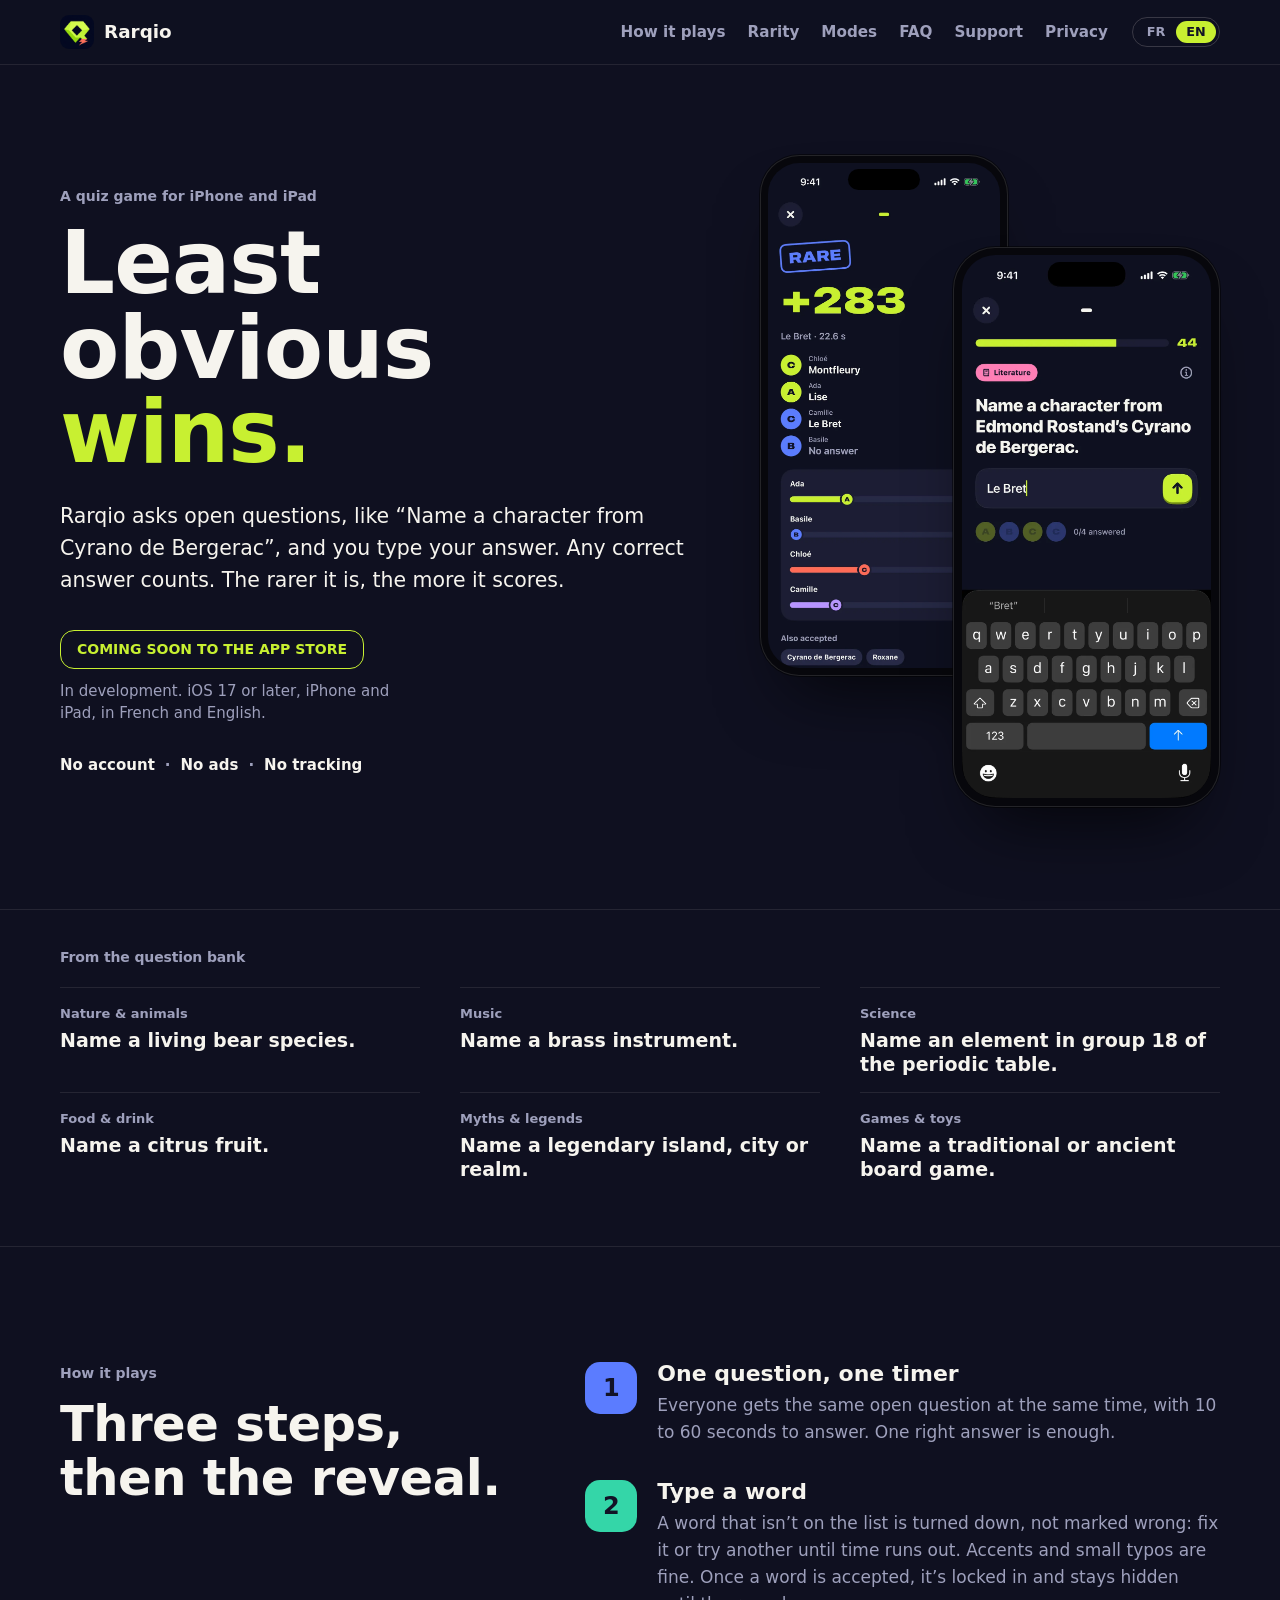
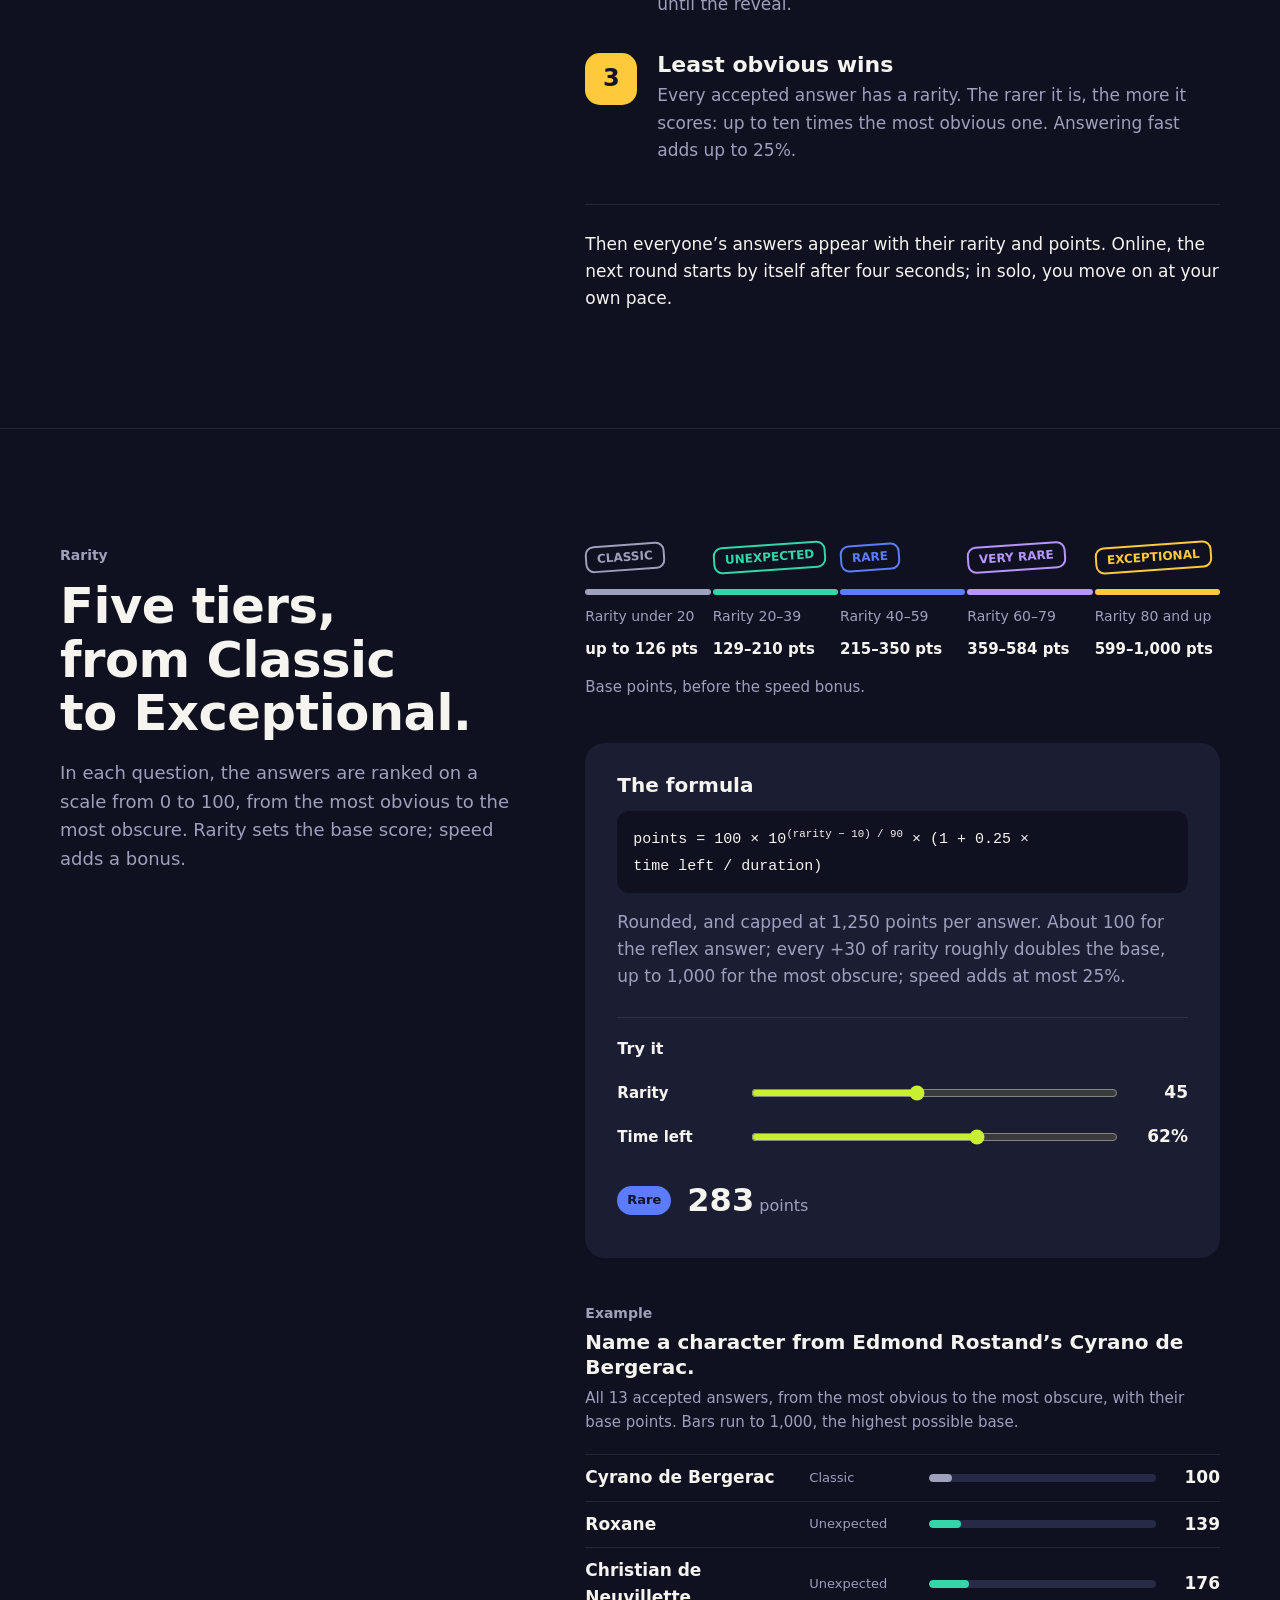
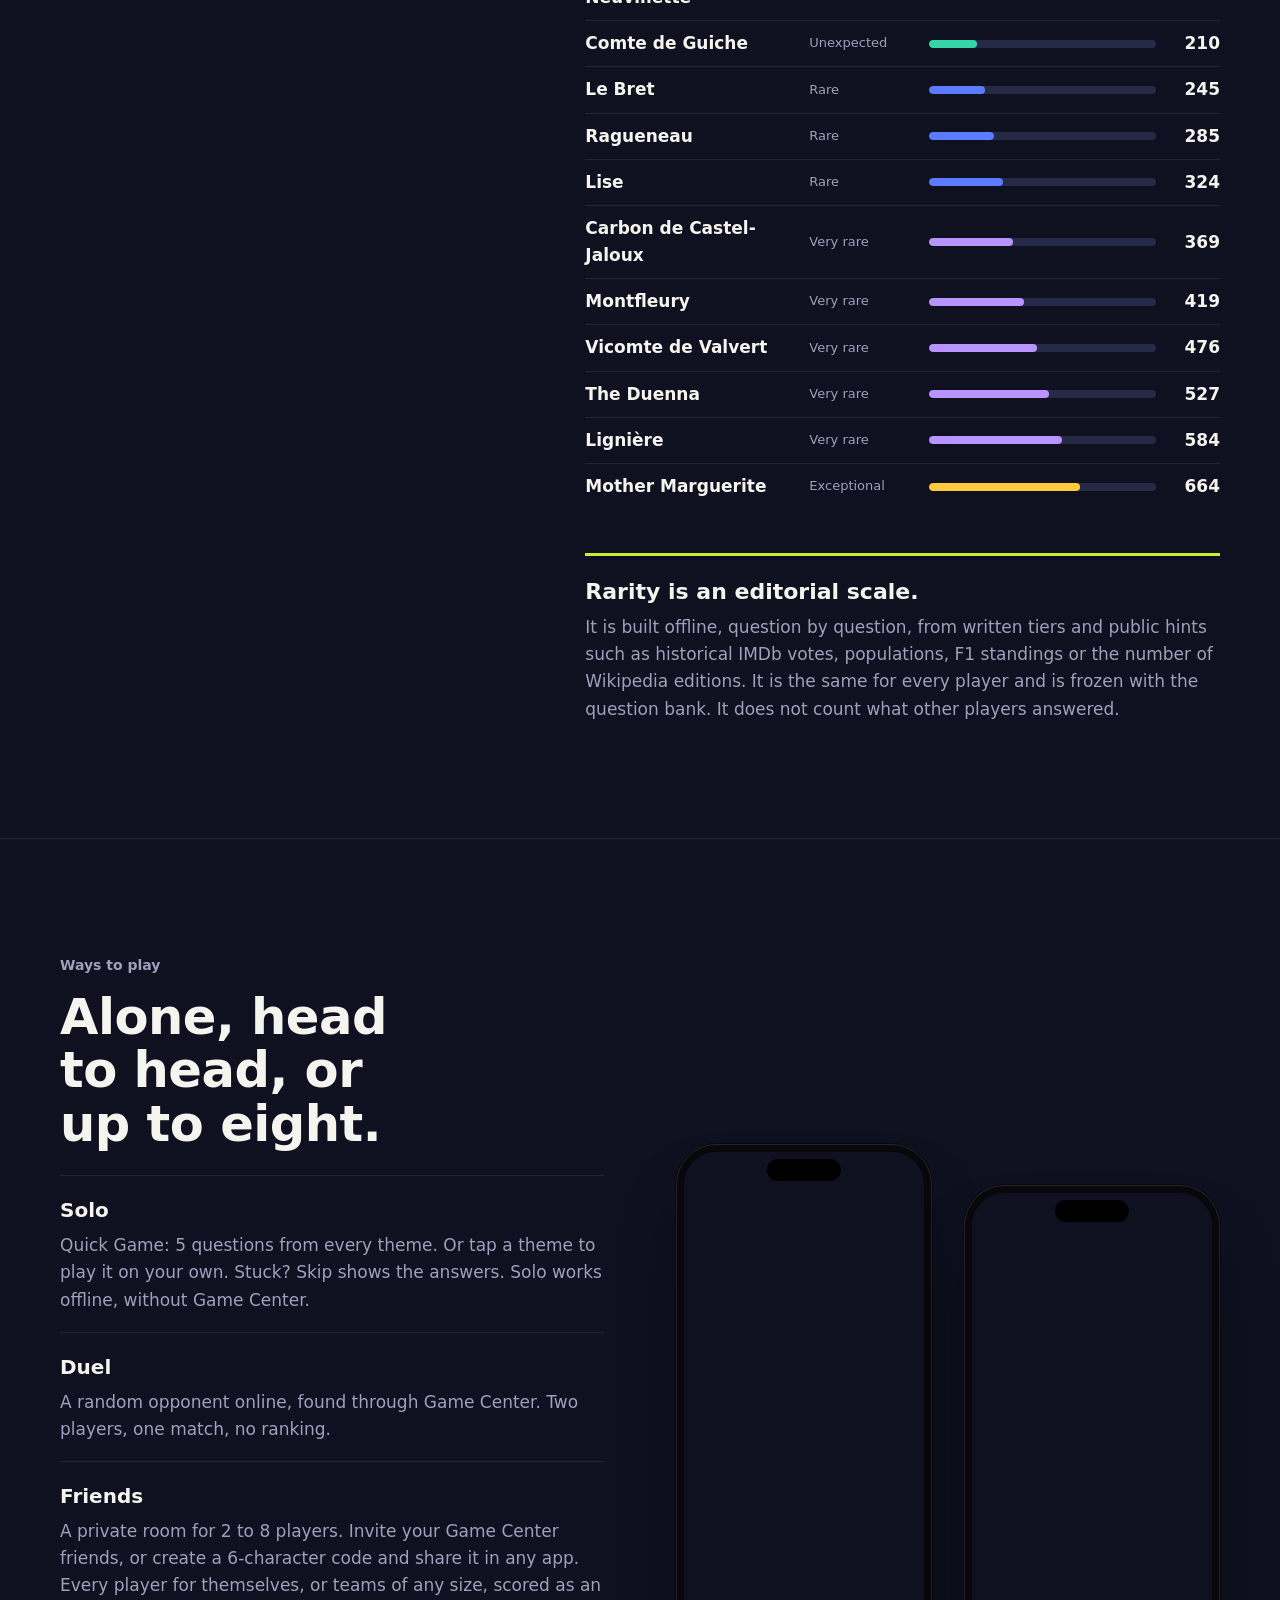
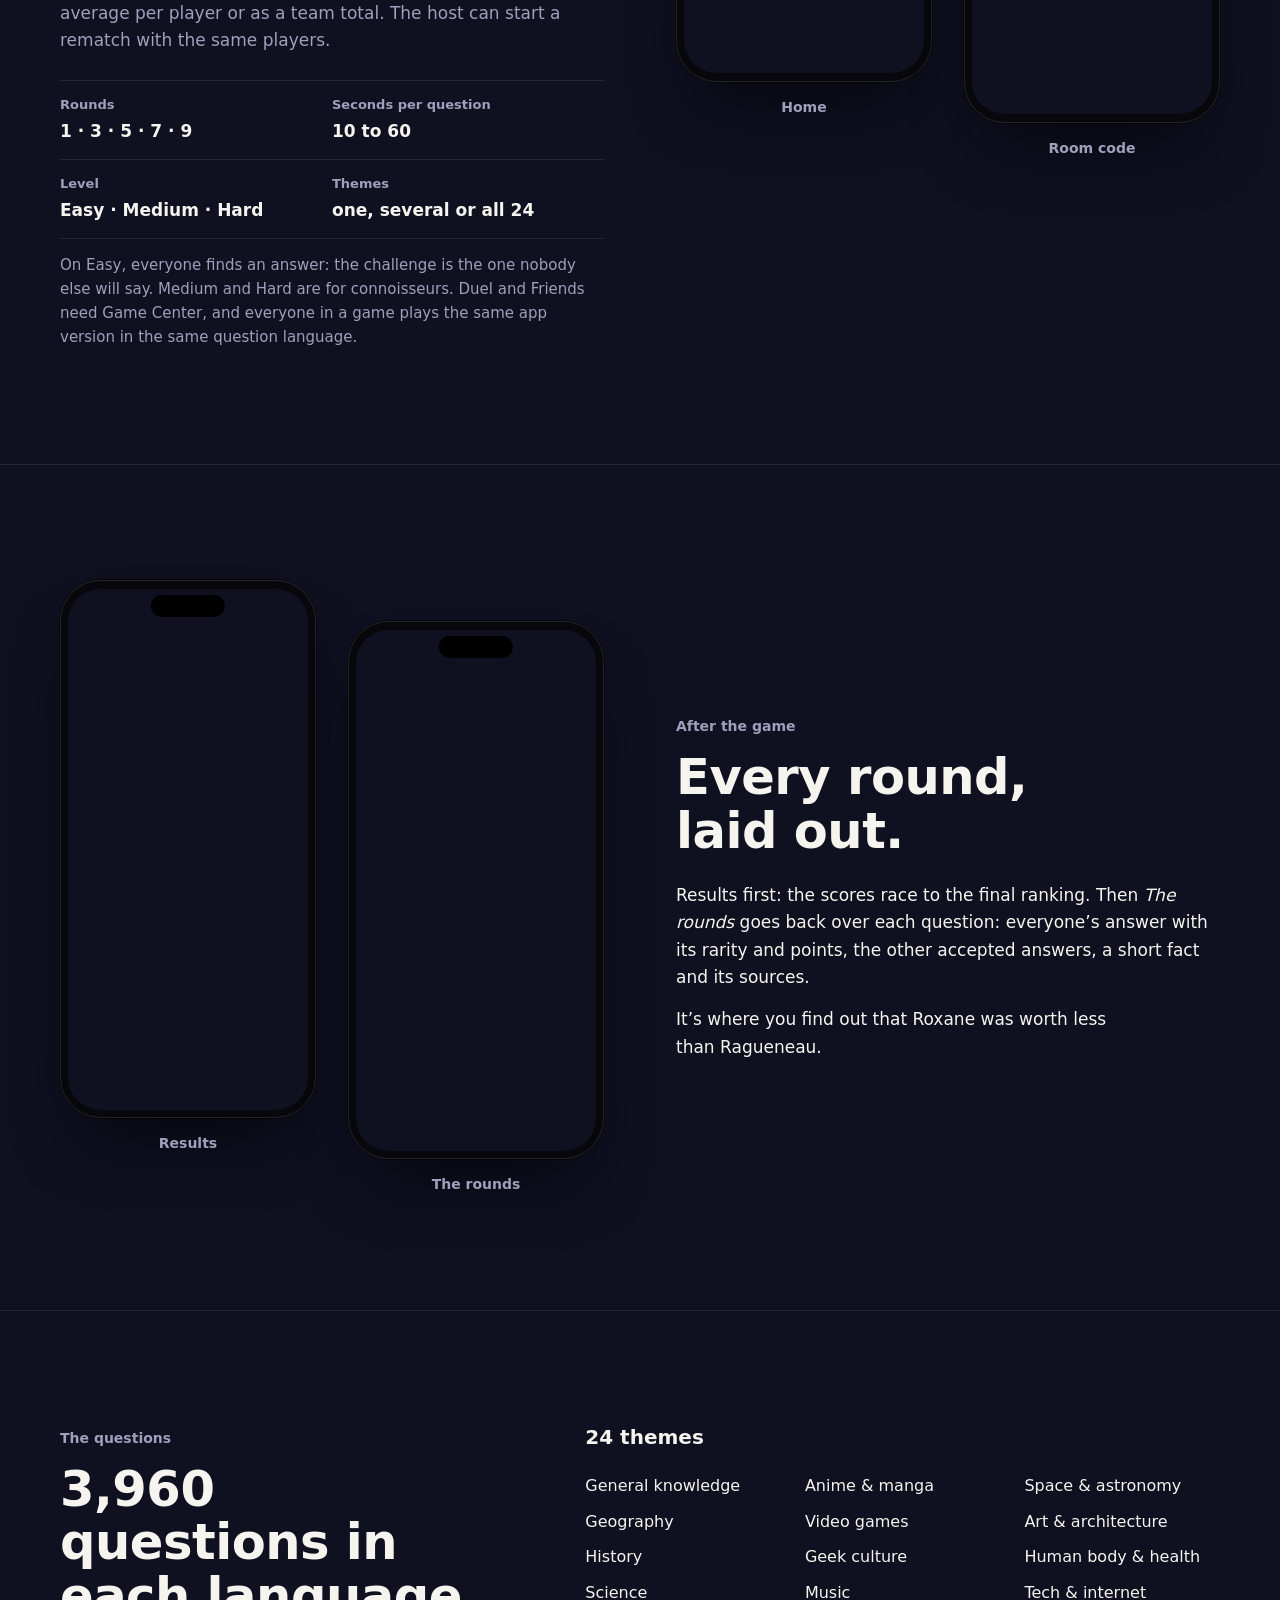
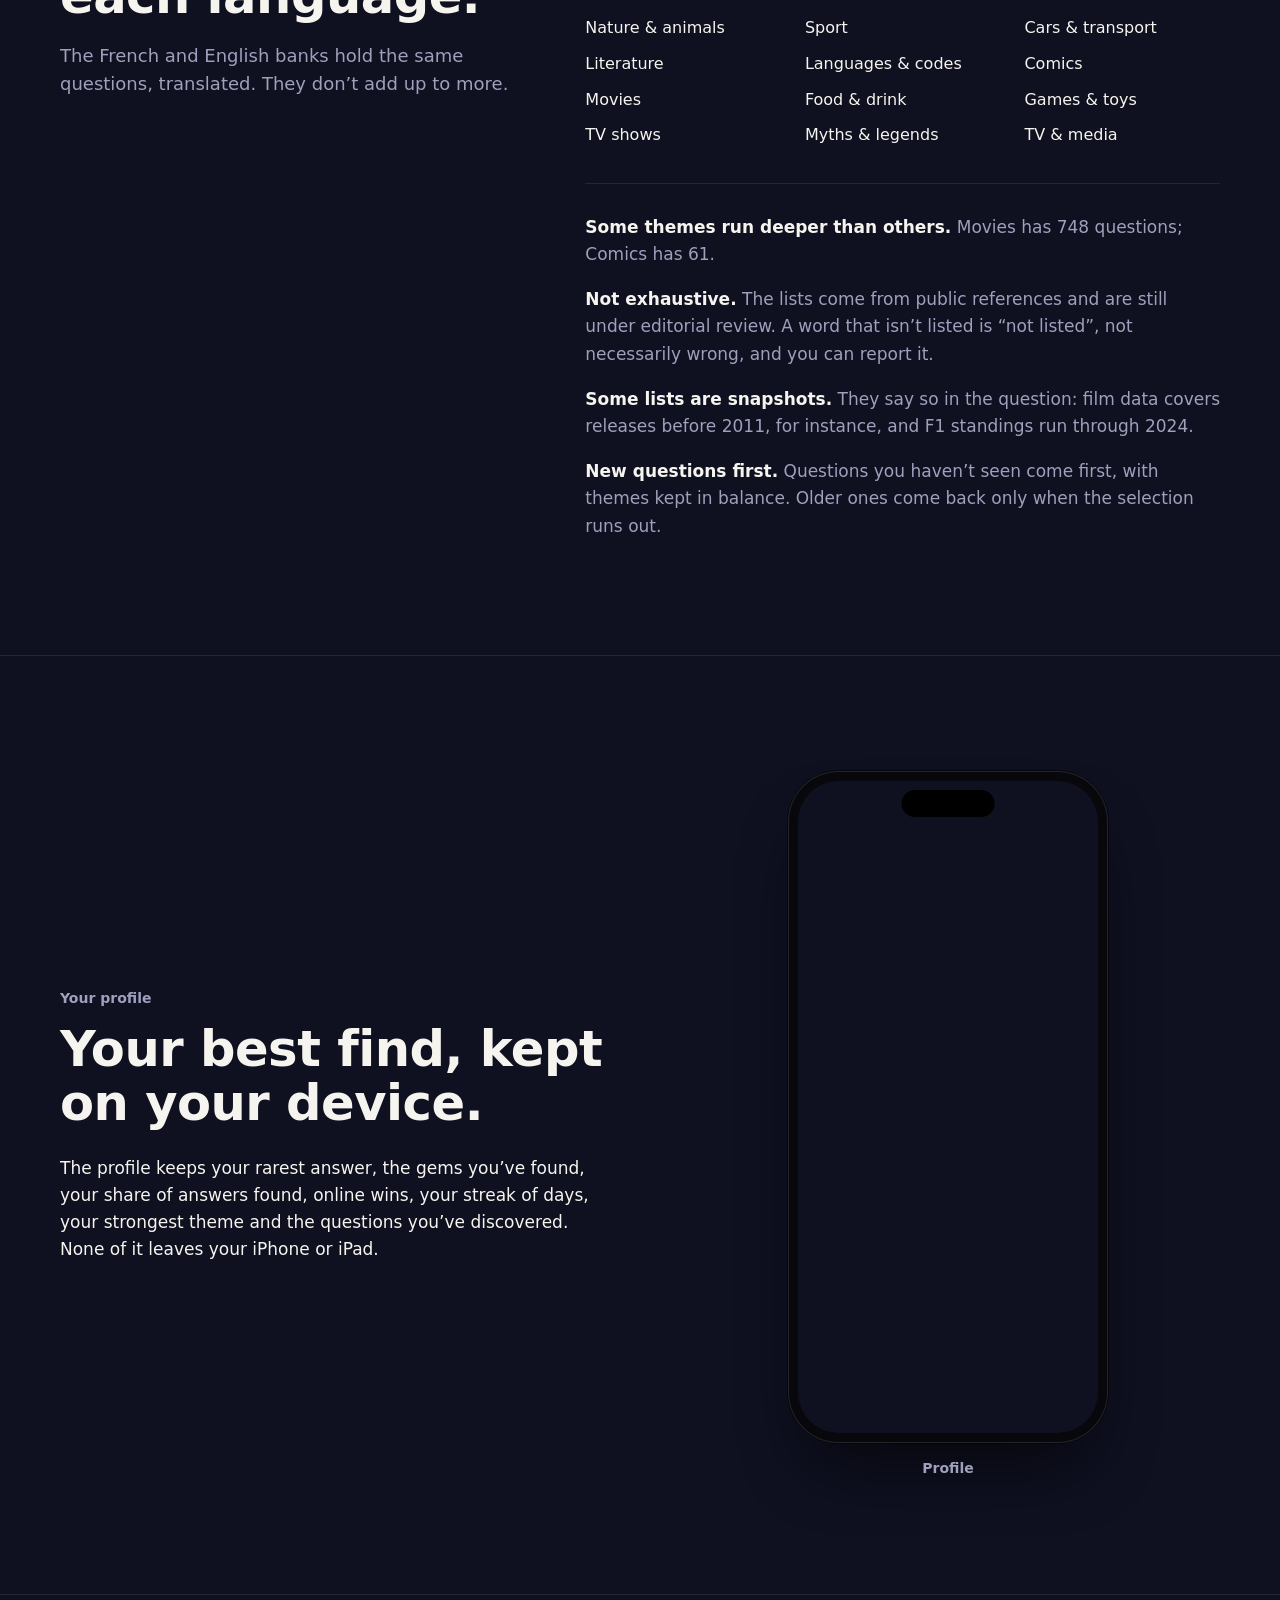
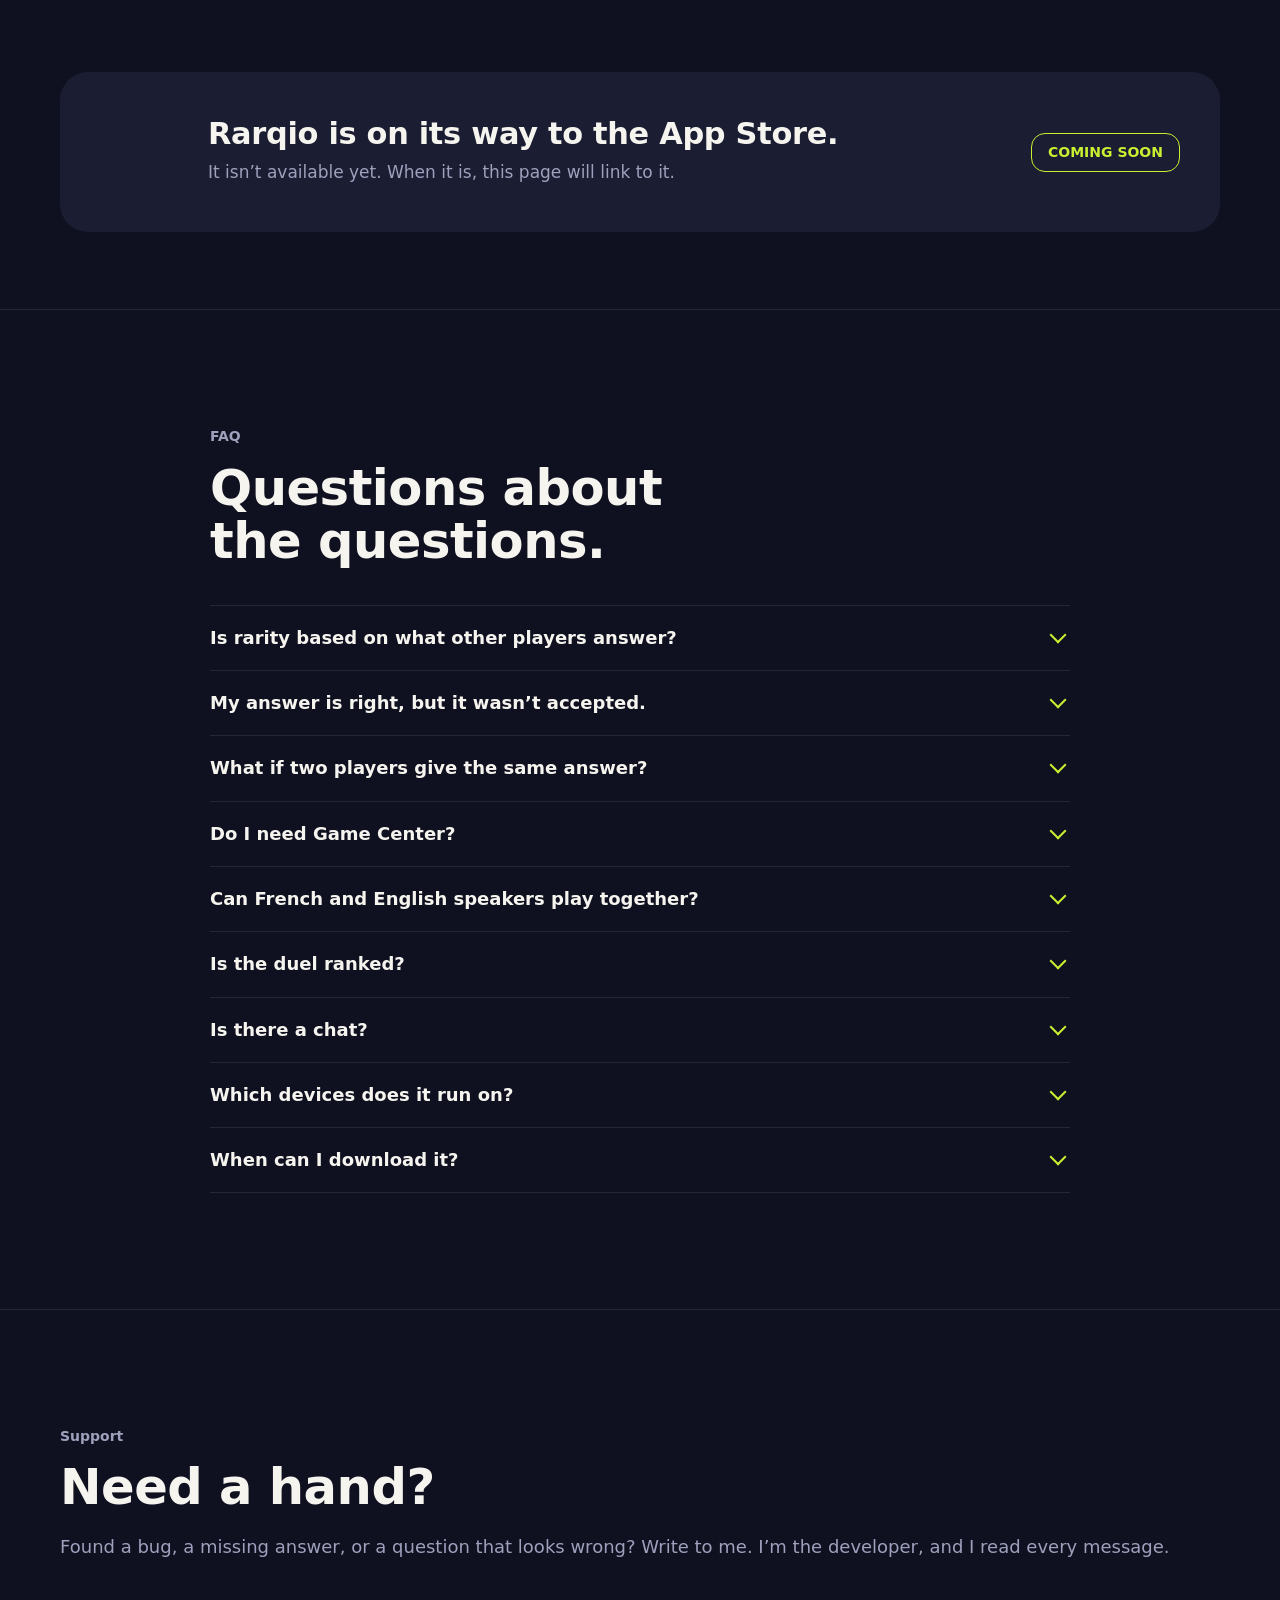
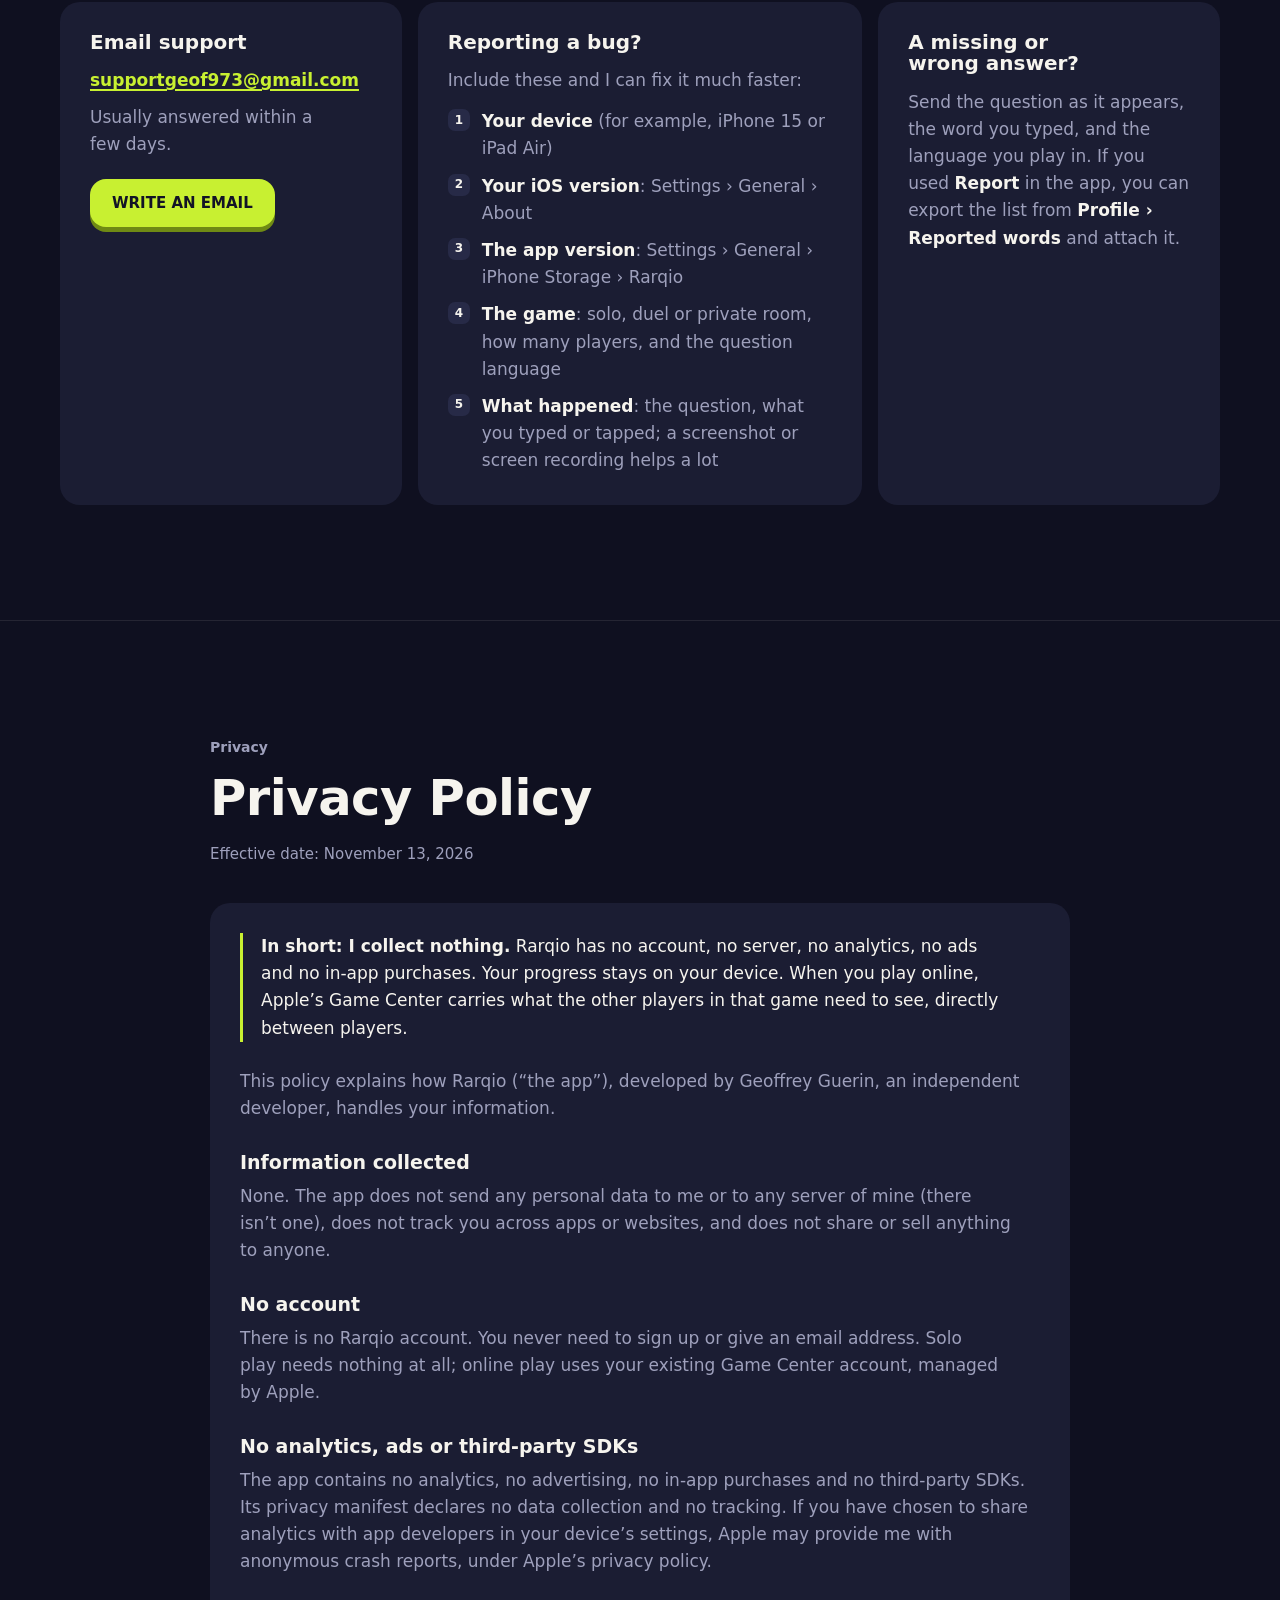
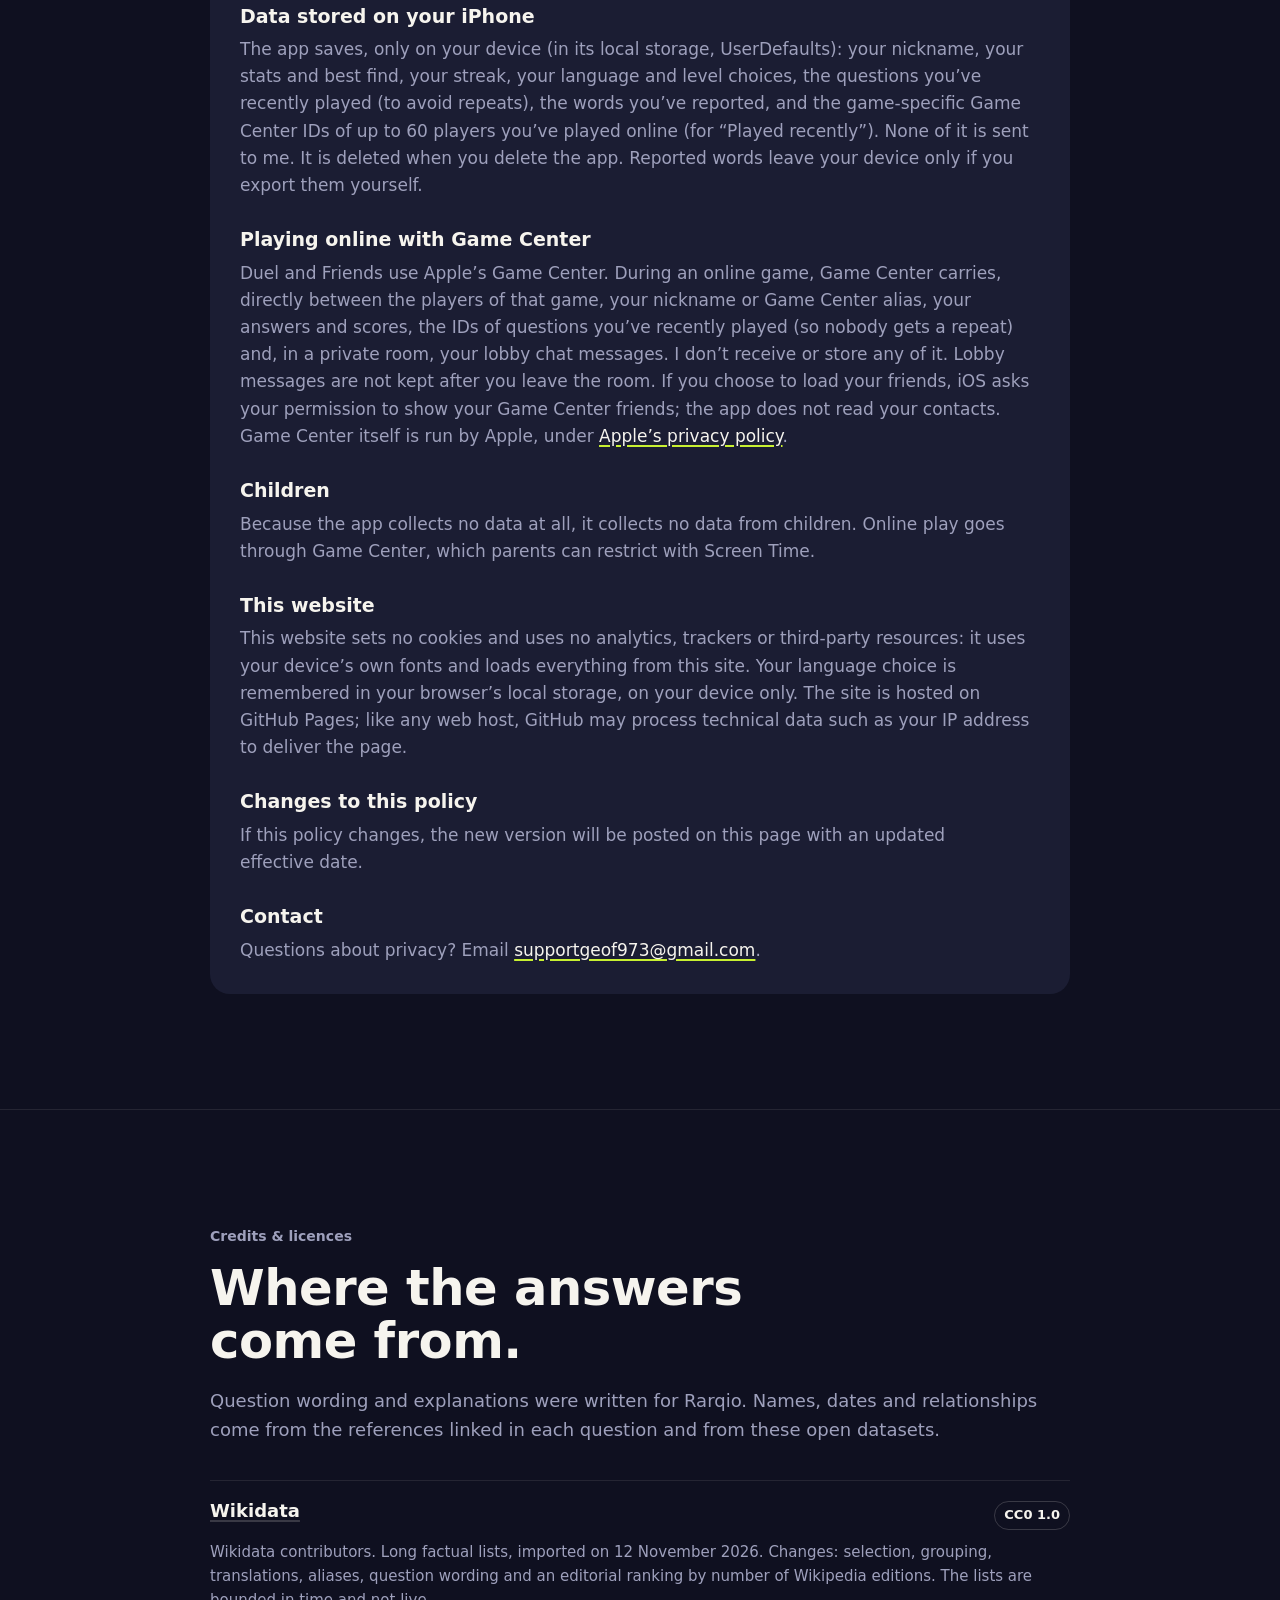
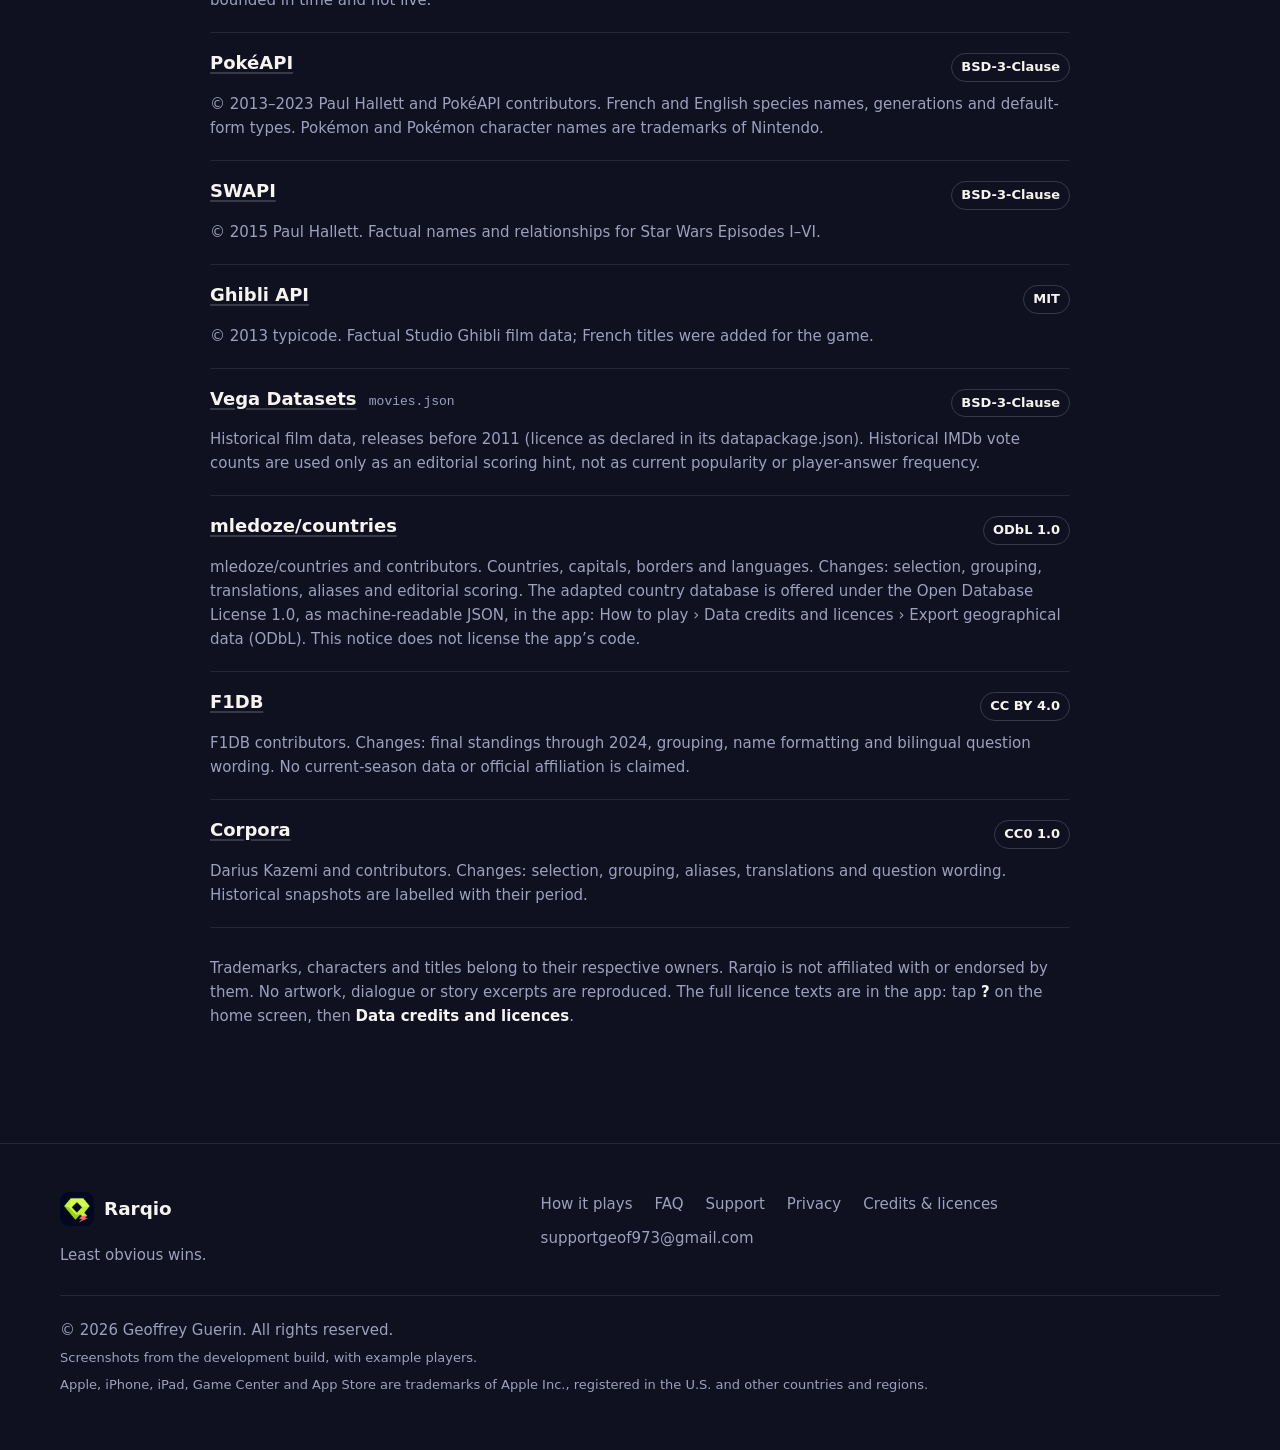
==== index.html @ 3e42cbb5 "Add the Rarqio website (landing, support, privacy, credits) Single static page in French and English" ====
<!doctype html>
<html lang="en" data-lang="en">
<head>
  <meta charset="utf-8">
  <meta http-equiv="Content-Security-Policy" content="default-src 'self'; script-src 'self'; style-src 'self'; img-src 'self'; font-src 'self'; connect-src 'none'; media-src 'none'; object-src 'none'; frame-src 'none'; worker-src 'none'; base-uri 'self'; form-action 'none'">
  <meta name="viewport" content="width=device-width, initial-scale=1, viewport-fit=cover">
  <!-- Sets data-lang before first paint (?lang= > saved choice > browser language). -->
  <script src="lang.js"></script>
  <title>Rarqio – Least obvious wins</title>
  <meta name="description" content="Rarqio is a quiz game for iPhone and iPad. Answer open questions by typing: any correct answer counts, and the rarer it is, the more it scores. Solo, duel or up to 8 players, in French and English. Coming soon to the App Store.">
  <meta name="theme-color" content="#0F1020">
  <meta name="color-scheme" content="dark">
  <meta name="referrer" content="strict-origin-when-cross-origin">
  <!-- TODO: once Rarqio is on the App Store, add the Smart App Banner and link the badges:
       <meta name="apple-itunes-app" content="app-id=APP_STORE_ID"> -->
  <link rel="canonical" href="https://geofffreyyy.github.io/rarqio-site/">

  <meta property="og:type" content="website">
  <meta property="og:site_name" content="Rarqio">
  <meta property="og:title" content="Rarqio – Least obvious wins">
  <meta property="og:description" content="A quiz game for iPhone and iPad: any correct answer counts, and the rarer it is, the more it scores. Coming soon to the App Store.">
  <meta property="og:url" content="https://geofffreyyy.github.io/rarqio-site/">
  <meta property="og:image" content="https://geofffreyyy.github.io/rarqio-site/assets/icon-512.png">
  <meta property="og:image:width" content="512">
  <meta property="og:image:height" content="512">
  <meta property="og:image:alt" content="Rarqio app icon: a lime gem shaped like a Q with a coral lightning tail">
  <meta property="og:locale" content="en_US">
  <meta property="og:locale:alternate" content="fr_FR">
  <meta name="twitter:card" content="summary">
  <meta name="twitter:title" content="Rarqio – Least obvious wins">
  <meta name="twitter:description" content="A quiz game for iPhone and iPad: any correct answer counts, and the rarer it is, the more it scores. Coming soon to the App Store.">
  <meta name="twitter:image" content="https://geofffreyyy.github.io/rarqio-site/assets/icon-512.png">

  <link rel="icon" type="image/png" sizes="32x32" href="assets/favicon-32.png">
  <link rel="icon" type="image/png" sizes="64x64" href="assets/favicon-64.png">
  <link rel="apple-touch-icon" href="assets/apple-touch-icon.png">

  <link rel="stylesheet" href="styles.css">
  <script src="script.js" defer></script>
</head>
<body>
  <a class="skip-link" href="#main"><span lang="en">Skip to content</span><span lang="fr">Aller au contenu</span></a>

  <header class="site-header">
    <div class="wrap nav">
      <a class="brand" href="#top">
        <img src="assets/icon-96.png" alt="" width="34" height="34">
        <span>Rarqio</span>
      </a>
      <nav class="nav-links" aria-label="Sections" data-fr-aria-label="Sections">
        <a href="#how"><span lang="en">How it plays</span><span lang="fr">Le principe</span></a>
        <a class="nav-optional" href="#rarity"><span lang="en">Rarity</span><span lang="fr">Rareté</span></a>
        <a class="nav-optional" href="#modes">Modes</a>
        <a href="#faq">FAQ</a>
        <a href="#support"><span lang="en">Support</span><span lang="fr">Aide</span></a>
        <a href="#privacy"><span lang="en">Privacy</span><span lang="fr">Confidentialité</span></a>
      </nav>
      <div class="lang-switch" role="group" aria-label="Language" data-fr-aria-label="Langue">
        <button type="button" data-set-lang="fr" aria-pressed="false" aria-label="Français">FR</button>
        <button type="button" data-set-lang="en" aria-pressed="true" aria-label="English">EN</button>
      </div>
    </div>
  </header>

  <main id="main">
    <!-- ============ HERO ============ -->
    <section class="hero" id="top" aria-labelledby="hero-title">
      <div class="wrap hero-grid">
        <div class="hero-copy">
          <p class="eyebrow"><span lang="en">A quiz game for iPhone and iPad</span><span lang="fr">Un jeu de quiz pour iPhone et iPad</span></p>
          <h1 id="hero-title">
            <span lang="en">Least obvious <span class="hl">wins.</span></span>
            <span lang="fr">Le moins évident <span class="hl">gagne.</span></span>
          </h1>
          <p class="lede" lang="en">Rarqio asks open questions, like “Name a character from Cyrano de Bergerac”, and you type your answer. Any correct answer counts. The rarer it is, the more it scores.</p>
          <p class="lede" lang="fr">Rarqio pose des questions ouvertes, comme «&nbsp;Cite un personnage de Cyrano de Bergerac&nbsp;», et vous tapez votre réponse. Toute bonne réponse compte. Plus elle est rare, plus elle rapporte.</p>

          <div class="status">
            <p class="soon"><span lang="en">Coming soon to the App Store</span><span lang="fr">Bientôt sur l’App Store</span></p>
            <p class="status-note"><span lang="en">In development. iOS 17 or later, iPhone and iPad, in French and English.</span><span lang="fr">En développement. iOS&nbsp;17 ou ultérieur, iPhone et iPad, en français et en anglais.</span></p>
          </div>

          <ul class="facts-inline">
            <li><span lang="en">No account</span><span lang="fr">Sans compte</span></li>
            <li><span lang="en">No ads</span><span lang="fr">Sans pub</span></li>
            <li><span lang="en">No tracking</span><span lang="fr">Sans pistage</span></li>
          </ul>
        </div>

        <div class="hero-visual">
          <figure class="device device-back">
            <div class="phone">
              <div class="screen">
                <picture lang="en">
                  <source type="image/webp" srcset="screens/reveal-en.webp">
                  <img src="screens/reveal-en.jpg" width="900" height="1957" loading="lazy" decoding="async" alt="The reveal: “Rare, +283” for the answer Le Bret, then each player’s answer and points, and the score race.">
                </picture>
                <picture lang="fr">
                  <source type="image/webp" srcset="screens/reveal-fr.webp">
                  <img src="screens/reveal-fr.jpg" width="900" height="1957" loading="lazy" decoding="async" alt="La révélation : « Très rare, +456 » pour la réponse Panthère nébuleuse, puis la réponse et les points de chaque joueur, et la course des scores.">
                </picture>
                <span class="island" aria-hidden="true"></span>
              </div>
            </div>
          </figure>
          <figure class="device device-front">
            <div class="phone">
              <div class="screen">
                <picture lang="en">
                  <source type="image/webp" srcset="screens/question-en.webp">
                  <img src="screens/question-en.jpg" width="900" height="1957" loading="lazy" decoding="async" alt="A question in progress: “Name a character from Edmond Rostand’s Cyrano de Bergerac.” The answer being typed is “Le Bret”.">
                </picture>
                <picture lang="fr">
                  <source type="image/webp" srcset="screens/question-fr.webp">
                  <img src="screens/question-fr.jpg" width="900" height="1957" loading="lazy" decoding="async" alt="Une question en cours : « Cite un club champion de France de football (première division) avant 2025. » La réponse en cours de saisie est « FC Nantes ».">
                </picture>
                <span class="island" aria-hidden="true"></span>
              </div>
            </div>
          </figure>
        </div>
      </div>
    </section>

    <!-- ============ SAMPLE QUESTIONS (real prompts from the bank) ============ -->
    <section class="samples" aria-labelledby="samples-title">
      <div class="wrap">
        <h2 class="samples-title" id="samples-title"><span lang="en">From the question bank</span><span lang="fr">Extraits de la banque de questions</span></h2>
        <ul class="sample-list">
          <li><span class="sample-theme"><span lang="en">Nature &amp; animals</span><span lang="fr">Nature &amp; animaux</span></span><span class="sample-q"><span lang="en">Name a living bear species.</span><span lang="fr">Cite une espèce actuelle d’ours.</span></span></li>
          <li><span class="sample-theme"><span lang="en">Music</span><span lang="fr">Musique</span></span><span class="sample-q"><span lang="en">Name a brass instrument.</span><span lang="fr">Cite un instrument de la famille des cuivres.</span></span></li>
          <li><span class="sample-theme"><span lang="en">Science</span><span lang="fr">Sciences</span></span><span class="sample-q"><span lang="en">Name an element in group 18 of the periodic table.</span><span lang="fr">Cite un élément du groupe 18 du tableau périodique.</span></span></li>
          <li><span class="sample-theme"><span lang="en">Food &amp; drink</span><span lang="fr">Cuisine &amp; gastronomie</span></span><span class="sample-q"><span lang="en">Name a citrus fruit.</span><span lang="fr">Cite un agrume.</span></span></li>
          <li><span class="sample-theme"><span lang="en">Myths &amp; legends</span><span lang="fr">Mythes &amp; légendes</span></span><span class="sample-q"><span lang="en">Name a legendary island, city or realm.</span><span lang="fr">Cite une île, une cité ou un royaume légendaire.</span></span></li>
          <li><span class="sample-theme"><span lang="en">Games &amp; toys</span><span lang="fr">Jeux &amp; jouets</span></span><span class="sample-q"><span lang="en">Name a traditional or ancient board game.</span><span lang="fr">Cite un jeu de plateau traditionnel ou antique.</span></span></li>
        </ul>
      </div>
    </section>

    <!-- ============ HOW IT PLAYS ============ -->
    <section class="section" id="how" aria-labelledby="how-title">
      <div class="wrap split">
        <header class="section-head">
          <p class="eyebrow"><span lang="en">How it plays</span><span lang="fr">Le principe</span></p>
          <h2 id="how-title"><span lang="en">Three steps, then the reveal.</span><span lang="fr">Trois temps, puis la révélation.</span></h2>
        </header>

        <div class="section-body">
          <ol class="steps">
            <li>
              <span class="step-num" aria-hidden="true">1</span>
              <h3><span lang="en">One question, one timer</span><span lang="fr">Une question, un chrono</span></h3>
              <p lang="en">Everyone gets the same open question at the same time, with 10 to 60 seconds to answer. One right answer is enough.</p>
              <p lang="fr">Tout le monde reçoit la même question ouverte au même moment, avec 10 à 60 secondes pour répondre. Une seule bonne réponse suffit.</p>
            </li>
            <li>
              <span class="step-num" aria-hidden="true">2</span>
              <h3><span lang="en">Type a word</span><span lang="fr">Tapez un mot</span></h3>
              <p lang="en">A word that isn’t on the list is turned down, not marked wrong: fix it or try another until time runs out. Accents and small typos are fine. Once a word is accepted, it’s locked in and stays hidden until the reveal.</p>
              <p lang="fr">Un mot absent de la liste est refusé, pas compté faux&nbsp;: corrigez-le ou tentez autre chose jusqu’à la fin du chrono. Les accents et les petites fautes passent. Une fois acceptée, la réponse est verrouillée et reste cachée jusqu’à la révélation.</p>
            </li>
            <li>
              <span class="step-num" aria-hidden="true">3</span>
              <h3><span lang="en">Least obvious wins</span><span lang="fr">Le moins évident gagne</span></h3>
              <p lang="en">Every accepted answer has a rarity. The rarer it is, the more it scores: up to ten times the most obvious one. Answering fast adds up to 25%.</p>
              <p lang="fr">Chaque réponse acceptée a une rareté. Plus elle est rare, plus elle rapporte&nbsp;: jusqu’à dix fois la réponse la plus évidente. Répondre vite ajoute jusqu’à 25&#8239;%.</p>
            </li>
          </ol>
          <p class="after-steps" lang="en">Then everyone’s answers appear with their rarity and points. Online, the next round starts by itself after four seconds; in solo, you move on at your own pace.</p>
          <p class="after-steps" lang="fr">Puis les réponses de chacun apparaissent avec leur rareté et leurs points. En ligne, la manche suivante démarre seule après quatre secondes&nbsp;; en solo, vous avancez à votre rythme.</p>
        </div>
      </div>
    </section>

    <!-- ============ RARITY ============ -->
    <section class="section" id="rarity" aria-labelledby="rarity-title">
      <div class="wrap split">
        <header class="section-head">
          <p class="eyebrow"><span lang="en">Rarity</span><span lang="fr">La rareté</span></p>
          <h2 id="rarity-title"><span lang="en">Five tiers, from Classic to Exceptional.</span><span lang="fr">Cinq paliers, de Classique à Singulière.</span></h2>
          <p class="section-lede" lang="en">In each question, the answers are ranked on a scale from 0 to 100, from the most obvious to the most obscure. Rarity sets the base score; speed adds a bonus.</p>
          <p class="section-lede" lang="fr">Dans chaque question, les réponses sont classées sur une échelle de 0 à 100, de la plus évidente à la plus pointue. La rareté fixe la base des points&nbsp;; la vitesse ajoute un bonus.</p>
        </header>

        <div class="section-body">
          <!-- The tier colours are the app's own (RarityStyle in the app). Every tier is also named in text. -->
          <ol class="tiers" aria-label="Rarity tiers" data-fr-aria-label="Paliers de rareté">
            <li class="tier t-classic">
              <span class="stamp"><span lang="en">Classic</span><span lang="fr">Classique</span></span>
              <span class="tier-bar" aria-hidden="true"></span>
              <span class="tier-range"><span lang="en">Rarity under 20</span><span lang="fr">Rareté sous 20</span></span>
              <span class="tier-pts"><span lang="en">up to 126 pts</span><span lang="fr">jusqu’à 126&nbsp;pts</span></span>
            </li>
            <li class="tier t-unexpected">
              <span class="stamp"><span lang="en">Unexpected</span><span lang="fr">Inattendue</span></span>
              <span class="tier-bar" aria-hidden="true"></span>
              <span class="tier-range"><span lang="en">Rarity 20–39</span><span lang="fr">Rareté 20–39</span></span>
              <span class="tier-pts">129–210&nbsp;pts</span>
            </li>
            <li class="tier t-rare">
              <span class="stamp">Rare</span>
              <span class="tier-bar" aria-hidden="true"></span>
              <span class="tier-range"><span lang="en">Rarity 40–59</span><span lang="fr">Rareté 40–59</span></span>
              <span class="tier-pts">215–350&nbsp;pts</span>
            </li>
            <li class="tier t-very">
              <span class="stamp"><span lang="en">Very rare</span><span lang="fr">Très rare</span></span>
              <span class="tier-bar" aria-hidden="true"></span>
              <span class="tier-range"><span lang="en">Rarity 60–79</span><span lang="fr">Rareté 60–79</span></span>
              <span class="tier-pts">359–584&nbsp;pts</span>
            </li>
            <li class="tier t-exceptional">
              <span class="stamp"><span lang="en">Exceptional</span><span lang="fr">Singulière</span></span>
              <span class="tier-bar" aria-hidden="true"></span>
              <span class="tier-range"><span lang="en">Rarity 80 and up</span><span lang="fr">Rareté 80 et plus</span></span>
              <span class="tier-pts"><span lang="en">599–1,000 pts</span><span lang="fr">599–1&#8239;000&nbsp;pts</span></span>
            </li>
          </ol>
          <p class="note-small" lang="en">Base points, before the speed bonus.</p>
          <p class="note-small" lang="fr">Points de base, avant le bonus de vitesse.</p>

          <div class="formula-block">
            <h3><span lang="en">The formula</span><span lang="fr">La formule</span></h3>
            <!-- Each <span> is kept on one line; the formula may only wrap between them. -->
            <p class="formula" lang="en"><code><span>points =</span> <span>100 × 10<sup>(rarity − 10) / 90</sup></span> <span>× (1 + 0.25 ×</span> <span>time left / duration)</span></code></p>
            <p class="formula" lang="fr"><code><span>points =</span> <span>100 × 10<sup>(rareté − 10) / 90</sup></span> <span>× (1 + 0,25 ×</span> <span>temps restant / durée)</span></code></p>
            <p lang="en">Rounded, and capped at 1,250 points per answer. About 100 for the reflex answer; every +30 of rarity roughly doubles the base, up to 1,000 for the most obscure; speed adds at most 25%.</p>
            <p lang="fr">Arrondi, et plafonné à 1&#8239;250 points par réponse. Environ 100 pour la réponse réflexe&nbsp;; chaque +30 de rareté double à peu près la base, jusqu’à 1&#8239;000 pour la plus pointue&nbsp;; la vitesse ajoute au plus 25&#8239;%.</p>

            <!-- Shown only with JavaScript; the formula above stands on its own without it. -->
            <div class="calc needs-js" id="calc">
              <h4><span lang="en">Try it</span><span lang="fr">Essayez</span></h4>
              <div class="calc-row">
                <label for="calc-rarity"><span lang="en">Rarity</span><span lang="fr">Rareté</span></label>
                <input type="range" id="calc-rarity" min="0" max="100" step="1" value="45">
                <output for="calc-rarity" id="calc-rarity-out" class="calc-val">45</output>
              </div>
              <div class="calc-row">
                <label for="calc-time"><span lang="en">Time left</span><span lang="fr">Temps restant</span></label>
                <input type="range" id="calc-time" min="0" max="100" step="1" value="62">
                <output for="calc-time" id="calc-time-out" class="calc-val">62%</output>
              </div>
              <p class="calc-result" aria-live="polite">
                <span class="chip" id="calc-tier"></span>
                <span class="calc-points"><strong id="calc-points">283</strong> <span lang="en">points</span><span lang="fr">points</span></span>
              </p>
            </div>
          </div>

          <figure class="ladder-figure">
            <figcaption>
              <span class="ladder-kicker"><span lang="en">Example</span><span lang="fr">Exemple</span></span>
              <span class="ladder-q"><span lang="en">Name a character from Edmond Rostand’s Cyrano de Bergerac.</span><span lang="fr">Cite un personnage de Cyrano de Bergerac d’Edmond Rostand.</span></span>
              <span class="ladder-note"><span lang="en">All 13 accepted answers, from the most obvious to the most obscure, with their base points. Bars run to 1,000, the highest possible base.</span><span lang="fr">Les 13 réponses acceptées, de la plus évidente à la plus pointue, avec leurs points de base. Les barres vont jusqu’à 1&#8239;000, la base maximale.</span></span>
            </figcaption>
            <ol class="ladder">
              <li class="t-classic"><span class="l-name">Cyrano de Bergerac</span><span class="l-tier"><span lang="en">Classic</span><span lang="fr">Classique</span></span><span class="l-bar" aria-hidden="true"><span></span></span><span class="l-pts">100</span></li>
              <li class="t-unexpected"><span class="l-name">Roxane</span><span class="l-tier"><span lang="en">Unexpected</span><span lang="fr">Inattendue</span></span><span class="l-bar" aria-hidden="true"><span></span></span><span class="l-pts">139</span></li>
              <li class="t-unexpected"><span class="l-name">Christian de Neuvillette</span><span class="l-tier"><span lang="en">Unexpected</span><span lang="fr">Inattendue</span></span><span class="l-bar" aria-hidden="true"><span></span></span><span class="l-pts">176</span></li>
              <li class="t-unexpected"><span class="l-name">Comte de Guiche</span><span class="l-tier"><span lang="en">Unexpected</span><span lang="fr">Inattendue</span></span><span class="l-bar" aria-hidden="true"><span></span></span><span class="l-pts">210</span></li>
              <li class="t-rare"><span class="l-name">Le Bret</span><span class="l-tier">Rare</span><span class="l-bar" aria-hidden="true"><span></span></span><span class="l-pts">245</span></li>
              <li class="t-rare"><span class="l-name">Ragueneau</span><span class="l-tier">Rare</span><span class="l-bar" aria-hidden="true"><span></span></span><span class="l-pts">285</span></li>
              <li class="t-rare"><span class="l-name">Lise</span><span class="l-tier">Rare</span><span class="l-bar" aria-hidden="true"><span></span></span><span class="l-pts">324</span></li>
              <li class="t-very"><span class="l-name">Carbon de Castel-Jaloux</span><span class="l-tier"><span lang="en">Very rare</span><span lang="fr">Très rare</span></span><span class="l-bar" aria-hidden="true"><span></span></span><span class="l-pts">369</span></li>
              <li class="t-very"><span class="l-name">Montfleury</span><span class="l-tier"><span lang="en">Very rare</span><span lang="fr">Très rare</span></span><span class="l-bar" aria-hidden="true"><span></span></span><span class="l-pts">419</span></li>
              <li class="t-very"><span class="l-name">Vicomte de Valvert</span><span class="l-tier"><span lang="en">Very rare</span><span lang="fr">Très rare</span></span><span class="l-bar" aria-hidden="true"><span></span></span><span class="l-pts">476</span></li>
              <li class="t-very"><span class="l-name"><span lang="en">The Duenna</span><span lang="fr">La Duègne</span></span><span class="l-tier"><span lang="en">Very rare</span><span lang="fr">Très rare</span></span><span class="l-bar" aria-hidden="true"><span></span></span><span class="l-pts">527</span></li>
              <li class="t-very"><span class="l-name">Lignière</span><span class="l-tier"><span lang="en">Very rare</span><span lang="fr">Très rare</span></span><span class="l-bar" aria-hidden="true"><span></span></span><span class="l-pts">584</span></li>
              <li class="t-exceptional"><span class="l-name"><span lang="en">Mother Marguerite</span><span lang="fr">Mère Marguerite</span></span><span class="l-tier"><span lang="en">Exceptional</span><span lang="fr">Singulière</span></span><span class="l-bar" aria-hidden="true"><span></span></span><span class="l-pts">664</span></li>
            </ol>
          </figure>

          <aside class="callout" aria-labelledby="editorial-title">
            <h3 id="editorial-title"><span lang="en">Rarity is an editorial scale.</span><span lang="fr">La rareté est un barème éditorial.</span></h3>
            <p lang="en">It is built offline, question by question, from written tiers and public hints such as historical IMDb votes, populations, F1 standings or the number of Wikipedia editions. It is the same for every player and is frozen with the question bank. It does not count what other players answered.</p>
            <p lang="fr">Il est construit hors ligne, question par question, à partir de paliers rédigés et d’indices publics&nbsp;: anciens votes IMDb, populations, classements F1, nombre d’éditions de Wikipédia… Il est le même pour tous les joueurs et figé avec la banque de questions. Il ne compte pas ce que les autres joueurs ont répondu.</p>
          </aside>
        </div>
      </div>
    </section>

    <!-- ============ MODES ============ -->
    <section class="section" id="modes" aria-labelledby="modes-title">
      <div class="wrap feature-grid">
        <div class="feature-copy">
          <p class="eyebrow"><span lang="en">Ways to play</span><span lang="fr">Les modes</span></p>
          <h2 id="modes-title"><span lang="en">Alone, head to head, or up to eight.</span><span lang="fr">Seul, en duel, ou jusqu’à huit.</span></h2>

          <dl class="modes">
            <div class="mode">
              <dt>Solo</dt>
              <dd lang="en">Quick Game: 5 questions from every theme. Or tap a theme to play it on your own. Stuck? Skip shows the answers. Solo works offline, without Game Center.</dd>
              <dd lang="fr">Partie rapide&nbsp;: 5 questions, tous les thèmes. Ou touchez un thème pour y jouer seul. Bloqué&nbsp;? «&nbsp;Passer&nbsp;» affiche les réponses. Le solo fonctionne hors ligne, sans Game Center.</dd>
            </div>
            <div class="mode">
              <dt>Duel</dt>
              <dd lang="en">A random opponent online, found through Game Center. Two players, one match, no ranking.</dd>
              <dd lang="fr">Un adversaire au hasard, en ligne, trouvé par Game Center. Deux joueurs, une partie, sans classement.</dd>
            </div>
            <div class="mode">
              <dt><span lang="en">Friends</span><span lang="fr">Amis</span></dt>
              <dd lang="en">A private room for 2 to 8 players. Invite your Game Center friends, or create a 6-character code and share it in any app. Every player for themselves, or teams of any size, scored as an average per player or as a team total. The host can start a rematch with the same players.</dd>
              <dd lang="fr">Un salon privé de 2 à 8 joueurs. Invitez vos amis Game Center, ou créez un code à 6 caractères à partager sur n’importe quelle app. Chacun pour soi, ou en équipes de toutes tailles, au score moyen par joueur ou au total de l’équipe. L’hôte peut lancer une revanche avec les mêmes joueurs.</dd>
            </div>
          </dl>

          <ul class="settings" aria-label="Game settings" data-fr-aria-label="Réglages de partie">
            <li><span class="set-label"><span lang="en">Rounds</span><span lang="fr">Manches</span></span><span class="set-value">1 · 3 · 5 · 7 · 9</span></li>
            <li><span class="set-label"><span lang="en">Seconds per question</span><span lang="fr">Secondes par question</span></span><span class="set-value"><span lang="en">10 to 60</span><span lang="fr">10 à 60</span></span></li>
            <li><span class="set-label"><span lang="en">Level</span><span lang="fr">Niveau</span></span><span class="set-value"><span lang="en">Easy · Medium · Hard</span><span lang="fr">Facile · Moyen · Difficile</span></span></li>
            <li><span class="set-label"><span lang="en">Themes</span><span lang="fr">Thèmes</span></span><span class="set-value"><span lang="en">one, several or all 24</span><span lang="fr">un, plusieurs ou les 24</span></span></li>
          </ul>
          <p class="note-small" lang="en">On Easy, everyone finds an answer: the challenge is the one nobody else will say. Medium and Hard are for connoisseurs. Duel and Friends need Game Center, and everyone in a game plays the same app version in the same question language.</p>
          <p class="note-small" lang="fr">En Facile, tout le monde trouve une réponse&nbsp;: le défi, c’est celle que personne ne dira. Moyen et Difficile visent les connaisseurs. Duel et Amis demandent Game Center, et tous les joueurs d’une partie utilisent la même version de l’app et la même langue de questions.</p>
        </div>

        <div class="feature-visual pair">
          <figure class="device">
            <div class="phone">
              <div class="screen">
                <picture lang="en">
                  <source type="image/webp" srcset="screens/home-en.webp">
                  <img src="screens/home-en.jpg" width="900" height="1957" loading="lazy" decoding="async" alt="Rarqio home screen: Quick Game, Easy, Medium and Hard levels, Duel and Friends tiles, and theme tiles to play solo.">
                </picture>
                <picture lang="fr">
                  <source type="image/webp" srcset="screens/home-fr.webp">
                  <img src="screens/home-fr.jpg" width="900" height="1957" loading="lazy" decoding="async" alt="Écran d’accueil de Rarqio : Partie rapide, niveaux Facile, Moyen et Difficile, tuiles Duel et Amis, et thèmes à jouer en solo.">
                </picture>
                <span class="island" aria-hidden="true"></span>
              </div>
            </div>
            <figcaption><span lang="en">Home</span><span lang="fr">Accueil</span></figcaption>
          </figure>
          <figure class="device">
            <div class="phone">
              <div class="screen">
                <picture lang="en">
                  <source type="image/webp" srcset="screens/code-en.webp">
                  <img src="screens/code-en.jpg" width="900" height="1957" loading="lazy" decoding="async" alt="A private room code, SB5 5XS, with a Send the code button, while waiting for the other players.">
                </picture>
                <picture lang="fr">
                  <source type="image/webp" srcset="screens/code-fr.webp">
                  <img src="screens/code-fr.jpg" width="900" height="1957" loading="lazy" decoding="async" alt="Un code de salon privé, XPS 5WB, avec le bouton Envoyer le code, en attendant les autres joueurs.">
                </picture>
                <span class="island" aria-hidden="true"></span>
              </div>
            </div>
            <figcaption><span lang="en">Room code</span><span lang="fr">Code de salon</span></figcaption>
          </figure>
        </div>
      </div>
    </section>

    <!-- ============ AFTER THE GAME ============ -->
    <section class="section" id="after" aria-labelledby="after-title">
      <div class="wrap feature-grid reverse">
        <div class="feature-copy">
          <p class="eyebrow"><span lang="en">After the game</span><span lang="fr">Après la partie</span></p>
          <h2 id="after-title"><span lang="en">Every round, laid out.</span><span lang="fr">Chaque manche, en détail.</span></h2>
          <p lang="en">Results first: the scores race to the final ranking. Then <em>The rounds</em> goes back over each question: everyone’s answer with its rarity and points, the other accepted answers, a short fact and its sources.</p>
          <p lang="fr">D’abord les résultats&nbsp;: les scores font la course jusqu’au classement final. Puis <em>Les manches</em> reprend chaque question&nbsp;: la réponse de chacun avec sa rareté et ses points, les autres réponses acceptées, une courte explication et ses sources.</p>
          <p lang="en">It’s where you find out that Roxane was worth less than Ragueneau.</p>
          <p lang="fr">C’est là qu’on découvre que Roxane rapportait moins que Ragueneau.</p>
        </div>

        <div class="feature-visual pair">
          <figure class="device">
            <div class="phone">
              <div class="screen">
                <picture lang="en">
                  <source type="image/webp" srcset="screens/results-en.webp">
                  <img src="screens/results-en.jpg" width="900" height="1957" loading="lazy" decoding="async" alt="Results: “Chloé wins!” with the final ranking, a Rematch button and Review the rounds.">
                </picture>
                <picture lang="fr">
                  <source type="image/webp" srcset="screens/results-fr.webp">
                  <img src="screens/results-fr.jpg" width="900" height="1957" loading="lazy" decoding="async" alt="Résultats : « Chloé gagne ! » avec le classement final, le bouton Revanche et Revoir les manches.">
                </picture>
                <span class="island" aria-hidden="true"></span>
              </div>
            </div>
            <figcaption><span lang="en">Results</span><span lang="fr">Résultats</span></figcaption>
          </figure>
          <figure class="device">
            <div class="phone">
              <div class="screen">
                <picture lang="en">
                  <source type="image/webp" srcset="screens/debrief-en.webp">
                  <img src="screens/debrief-en.jpg" width="900" height="1957" loading="lazy" decoding="async" alt="The rounds: round 1 with each player’s answer, its rarity and time, a short fact about the play and the other accepted answers.">
                </picture>
                <picture lang="fr">
                  <source type="image/webp" srcset="screens/debrief-fr.webp">
                  <img src="screens/debrief-fr.jpg" width="900" height="1957" loading="lazy" decoding="async" alt="Les manches : la manche 1 avec la réponse de chaque joueur, sa rareté et son temps, une courte explication et les autres réponses acceptées.">
                </picture>
                <span class="island" aria-hidden="true"></span>
              </div>
            </div>
            <figcaption><span lang="en">The rounds</span><span lang="fr">Les manches</span></figcaption>
          </figure>
        </div>
      </div>
    </section>

    <!-- ============ THE QUESTIONS ============ -->
    <section class="section" id="questions" aria-labelledby="questions-title">
      <div class="wrap split">
        <header class="section-head">
          <p class="eyebrow"><span lang="en">The questions</span><span lang="fr">Les questions</span></p>
          <h2 id="questions-title"><span lang="en">3,960 questions in each language.</span><span lang="fr">3&#8239;960 questions dans chaque langue.</span></h2>
          <p class="section-lede" lang="en">The French and English banks hold the same questions, translated. They don’t add up to more.</p>
          <p class="section-lede" lang="fr">Les banques française et anglaise contiennent les mêmes questions, traduites. Elles ne s’additionnent pas.</p>
        </header>

        <div class="section-body">
          <h3 class="themes-title"><span lang="en">24 themes</span><span lang="fr">24 thèmes</span></h3>
          <ul class="themes">
            <li><span lang="en">General knowledge</span><span lang="fr">Culture générale</span></li>
            <li><span lang="en">Geography</span><span lang="fr">Géographie</span></li>
            <li><span lang="en">History</span><span lang="fr">Histoire</span></li>
            <li><span lang="en">Science</span><span lang="fr">Sciences</span></li>
            <li><span lang="en">Nature &amp; animals</span><span lang="fr">Nature &amp; animaux</span></li>
            <li><span lang="en">Literature</span><span lang="fr">Littérature</span></li>
            <li><span lang="en">Movies</span><span lang="fr">Cinéma</span></li>
            <li><span lang="en">TV shows</span><span lang="fr">Séries</span></li>
            <li><span lang="en">Anime &amp; manga</span><span lang="fr">Animés &amp; mangas</span></li>
            <li><span lang="en">Video games</span><span lang="fr">Jeux vidéo</span></li>
            <li><span lang="en">Geek culture</span><span lang="fr">Univers geek</span></li>
            <li><span lang="en">Music</span><span lang="fr">Musique</span></li>
            <li>Sport</li>
            <li><span lang="en">Languages &amp; codes</span><span lang="fr">Langues &amp; codes</span></li>
            <li><span lang="en">Food &amp; drink</span><span lang="fr">Cuisine &amp; gastronomie</span></li>
            <li><span lang="en">Myths &amp; legends</span><span lang="fr">Mythes &amp; légendes</span></li>
            <li><span lang="en">Space &amp; astronomy</span><span lang="fr">Espace &amp; astronomie</span></li>
            <li>Art &amp; architecture</li>
            <li><span lang="en">Human body &amp; health</span><span lang="fr">Corps humain &amp; santé</span></li>
            <li>Tech &amp; internet</li>
            <li><span lang="en">Cars &amp; transport</span><span lang="fr">Auto &amp; transports</span></li>
            <li><span lang="en">Comics</span><span lang="fr">BD &amp; comics</span></li>
            <li><span lang="en">Games &amp; toys</span><span lang="fr">Jeux &amp; jouets</span></li>
            <li><span lang="en">TV &amp; media</span><span lang="fr">Télé &amp; médias</span></li>
          </ul>

          <ul class="honest">
            <li lang="en"><strong>Some themes run deeper than others.</strong> Movies has 748 questions; Comics has 61.</li>
            <li lang="fr"><strong>Certains thèmes sont plus fournis que d’autres.</strong> Le cinéma compte 748 questions, la BD 61.</li>
            <li lang="en"><strong>Not exhaustive.</strong> The lists come from public references and are still under editorial review. A word that isn’t listed is “not listed”, not necessarily wrong, and you can report it.</li>
            <li lang="fr"><strong>Pas exhaustif.</strong> Les listes viennent de références publiques et restent en revue éditoriale. Un mot absent est «&nbsp;non référencé&nbsp;», pas forcément faux, et vous pouvez le signaler.</li>
            <li lang="en"><strong>Some lists are snapshots.</strong> They say so in the question: film data covers releases before 2011, for instance, and F1 standings run through 2024.</li>
            <li lang="fr"><strong>Certaines listes sont datées.</strong> La question le précise&nbsp;: les données de films couvrent les sorties d’avant 2011, par exemple, et les classements F1 vont jusqu’à 2024.</li>
            <li lang="en"><strong>New questions first.</strong> Questions you haven’t seen come first, with themes kept in balance. Older ones come back only when the selection runs out.</li>
            <li lang="fr"><strong>L’inédit d’abord.</strong> Les questions jamais vues passent en premier, en équilibrant les thèmes. Les plus anciennes ne reviennent que lorsque la sélection est épuisée.</li>
          </ul>
        </div>
      </div>
    </section>

    <!-- ============ PROFILE ============ -->
    <section class="section" id="profile" aria-labelledby="profile-title">
      <div class="wrap feature-grid">
        <div class="feature-copy">
          <p class="eyebrow"><span lang="en">Your profile</span><span lang="fr">Votre profil</span></p>
          <h2 id="profile-title"><span lang="en">Your best find, kept on your device.</span><span lang="fr">Votre plus belle trouvaille, gardée sur votre appareil.</span></h2>
          <p lang="en">The profile keeps your rarest answer, the gems you’ve found, your share of answers found, online wins, your streak of days, your strongest theme and the questions you’ve discovered. None of it leaves your iPhone or iPad.</p>
          <p lang="fr">Le profil garde votre réponse la plus rare, les pépites trouvées, votre taux de réponses trouvées, vos victoires en ligne, votre série de jours, votre thème fort et les questions découvertes. Rien de tout cela ne quitte votre iPhone ou votre iPad.</p>
        </div>
        <div class="feature-visual single">
          <figure class="device">
            <div class="phone">
              <div class="screen">
                <picture lang="en">
                  <source type="image/webp" srcset="screens/profile-en.webp">
                  <img src="screens/profile-en.jpg" width="900" height="1957" loading="lazy" decoding="async" alt="Profile: best find “Czechoslovakia” (Very rare, +702), gems found, answers found, online wins, best streak and best theme.">
                </picture>
                <picture lang="fr">
                  <source type="image/webp" srcset="screens/profile-fr.webp">
                  <img src="screens/profile-fr.jpg" width="900" height="1957" loading="lazy" decoding="async" alt="Profil : plus belle trouvaille « Tchécoslovaquie » (Très rare, +702), pépites trouvées, réponses trouvées, victoires en ligne, meilleure série et thème fort.">
                </picture>
                <span class="island" aria-hidden="true"></span>
              </div>
            </div>
            <figcaption><span lang="en">Profile</span><span lang="fr">Profil</span></figcaption>
          </figure>
        </div>
      </div>
    </section>

    <!-- ============ STATUS ============ -->
    <section class="section section-tight" aria-labelledby="launch-title">
      <div class="wrap">
        <div class="launch">
          <img class="launch-icon" src="assets/icon-192.png" width="96" height="96" alt="" loading="lazy" decoding="async">
          <div>
            <h2 id="launch-title"><span lang="en">Rarqio is on its way to the App Store.</span><span lang="fr">Rarqio arrive bientôt sur l’App Store.</span></h2>
            <p lang="en">It isn’t available yet. When it is, this page will link to it.</p>
            <p lang="fr">L’app n’est pas encore disponible. Dès qu’elle le sera, cette page renverra vers elle.</p>
          </div>
          <p class="soon"><span lang="en">Coming soon</span><span lang="fr">Bientôt</span></p>
        </div>
      </div>
    </section>

    <!-- ============ FAQ ============ -->
    <section class="section" id="faq" aria-labelledby="faq-title">
      <div class="wrap narrow">
        <header class="section-head">
          <p class="eyebrow">FAQ</p>
          <h2 id="faq-title"><span lang="en">Questions about the questions.</span><span lang="fr">Des questions sur les questions.</span></h2>
        </header>

        <div class="faq">
          <details name="faq">
            <summary><span lang="en">Is rarity based on what other players answer?</span><span lang="fr">La rareté dépend-elle des réponses des autres joueurs&nbsp;?</span></summary>
            <div class="answer">
              <p lang="en">No. Rarity is an editorial scale, built offline for each question from written tiers and public hints (historical IMDb votes, populations, F1 standings, the number of Wikipedia editions…). It is the same for everyone and doesn’t change as people play.</p>
              <p lang="fr">Non. La rareté est un barème éditorial, construit hors ligne pour chaque question à partir de paliers rédigés et d’indices publics (anciens votes IMDb, populations, classements F1, nombre d’éditions de Wikipédia…). Il est le même pour tous et ne change pas au fil des parties.</p>
            </div>
          </details>
          <details name="faq">
            <summary><span lang="en">My answer is right, but it wasn’t accepted.</span><span lang="fr">Ma réponse est juste, mais elle a été refusée.</span></summary>
            <div class="answer">
              <p lang="en">The lists aren’t exhaustive, so a correct word can be missing. You can keep trying other answers until the timer ends. When a word is turned down, tap <strong>Report</strong>: it’s saved on your device under <strong>Profile › Reported words</strong>, and you can export that list and email it to me.</p>
              <p lang="fr">Les listes ne sont pas exhaustives&nbsp;: un mot juste peut manquer. Vous pouvez continuer à tenter d’autres réponses jusqu’à la fin du chrono. Quand un mot est refusé, touchez <strong>Signaler</strong>&nbsp;: il est gardé sur votre appareil dans <strong>Profil › Mots signalés</strong>, et vous pouvez exporter cette liste pour me l’envoyer par e-mail.</p>
            </div>
          </details>
          <details name="faq">
            <summary><span lang="en">What if two players give the same answer?</span><span lang="fr">Et si deux joueurs donnent la même réponse&nbsp;?</span></summary>
            <div class="answer">
              <p lang="en">No penalty: both score it. Answers stay hidden from the other players until the reveal.</p>
              <p lang="fr">Aucune pénalité&nbsp;: les deux marquent. Les réponses restent cachées aux autres joueurs jusqu’à la révélation.</p>
            </div>
          </details>
          <details name="faq">
            <summary><span lang="en">Do I need Game Center?</span><span lang="fr">Faut-il Game Center&nbsp;?</span></summary>
            <div class="answer">
              <p lang="en">Only for Duel and Friends. Solo works without it, even offline.</p>
              <p lang="fr">Seulement pour Duel et Amis. Le solo fonctionne sans, même hors ligne.</p>
            </div>
          </details>
          <details name="faq">
            <summary><span lang="en">Can French and English speakers play together?</span><span lang="fr">Francophones et anglophones peuvent-ils jouer ensemble&nbsp;?</span></summary>
            <div class="answer">
              <p lang="en">Not in the same game yet: everyone in a game plays in the same question language. Public matchmaking keeps the languages apart, and friends pick the same language in Profile before inviting each other.</p>
              <p lang="fr">Pas encore dans la même partie&nbsp;: tous les joueurs d’une partie utilisent la même langue de questions. La recherche publique sépare les langues, et des amis choisissent la même langue dans Profil avant de s’inviter.</p>
            </div>
          </details>
          <details name="faq">
            <summary><span lang="en">Is the duel ranked?</span><span lang="fr">Le duel est-il classé&nbsp;?</span></summary>
            <div class="answer">
              <p lang="en">No. A duel is a single match against a random opponent, with no rating or leaderboard.</p>
              <p lang="fr">Non. Un duel est une partie contre un adversaire au hasard, sans classement ni cote.</p>
            </div>
          </details>
          <details name="faq">
            <summary><span lang="en">Is there a chat?</span><span lang="fr">Y a-t-il une discussion&nbsp;?</span></summary>
            <div class="answer">
              <p lang="en">Only in the lobby of a private room, between the players who are in it. It isn’t a messaging service: messages aren’t stored and disappear when you leave the room. You can hide a player’s messages on your side.</p>
              <p lang="fr">Seulement dans le salon d’attente d’une partie privée, entre les joueurs présents. Ce n’est pas une messagerie&nbsp;: les messages ne sont pas conservés et disparaissent quand vous quittez le salon. Vous pouvez masquer les messages d’un joueur de votre côté.</p>
            </div>
          </details>
          <details name="faq">
            <summary><span lang="en">Which devices does it run on?</span><span lang="fr">Sur quels appareils fonctionne-t-elle&nbsp;?</span></summary>
            <div class="answer">
              <p lang="en">iPhone and iPad with iOS 17 or later. The app is in French and English; it starts in your device’s language and you can switch in Profile.</p>
              <p lang="fr">iPhone et iPad sous iOS&nbsp;17 ou ultérieur. L’app est en français et en anglais&nbsp;; elle démarre dans la langue de l’appareil, et vous pouvez en changer dans Profil.</p>
            </div>
          </details>
          <details name="faq">
            <summary><span lang="en">When can I download it?</span><span lang="fr">Quand pourrai-je la télécharger&nbsp;?</span></summary>
            <div class="answer">
              <p lang="en">Rarqio is still in development and not on the App Store yet. This page will link to it as soon as it is.</p>
              <p lang="fr">Rarqio est encore en développement et n’est pas encore sur l’App Store. Cette page renverra vers elle dès qu’elle y sera.</p>
            </div>
          </details>
        </div>
      </div>
    </section>

    <!-- ============ SUPPORT ============ -->
    <section class="section" id="support" aria-labelledby="support-title">
      <div class="wrap">
        <header class="section-head">
          <p class="eyebrow"><span lang="en">Support</span><span lang="fr">Assistance</span></p>
          <h2 id="support-title"><span lang="en">Need a hand?</span><span lang="fr">Besoin d’un coup de main&nbsp;?</span></h2>
          <p class="section-lede" lang="en">Found a bug, a missing answer, or a question that looks wrong? Write to me. I’m the developer, and I read every message.</p>
          <p class="section-lede" lang="fr">Un bug, une réponse manquante, une question qui semble fausse&nbsp;? Écrivez-moi. Je suis le développeur, et je lis tous les messages.</p>
        </header>

        <div class="support-grid">
          <div class="card contact-card">
            <h3><span lang="en">Email support</span><span lang="fr">Écrire au support</span></h3>
            <a class="email" href="mailto:supportgeof973@gmail.com?subject=Rarqio">supportgeof973@gmail.com</a>
            <p class="muted"><span lang="en">Usually answered within a few days.</span><span lang="fr">Réponse en général sous quelques jours.</span></p>
            <a class="btn-primary" href="mailto:supportgeof973@gmail.com?subject=Rarqio"><span lang="en">Write an email</span><span lang="fr">Envoyer un e-mail</span></a>
          </div>

          <div class="card">
            <h3><span lang="en">Reporting a bug?</span><span lang="fr">Vous signalez un bug&nbsp;?</span></h3>
            <p class="muted" lang="en">Include these and I can fix it much faster:</p>
            <p class="muted" lang="fr">Ajoutez ces informations, je pourrai corriger bien plus vite&nbsp;:</p>
            <ol class="checklist">
              <li><span lang="en"><strong>Your device</strong> (for example, iPhone 15 or iPad Air)</span><span lang="fr"><strong>Votre appareil</strong> (par exemple, iPhone 15 ou iPad Air)</span></li>
              <li><span lang="en"><strong>Your iOS version</strong>: Settings › General › About</span><span lang="fr"><strong>Votre version d’iOS</strong>&nbsp;: Réglages › Général › Informations</span></li>
              <li><span lang="en"><strong>The app version</strong>: Settings › General › iPhone Storage › Rarqio</span><span lang="fr"><strong>La version de l’app</strong>&nbsp;: Réglages › Général › Stockage iPhone › Rarqio</span></li>
              <li><span lang="en"><strong>The game</strong>: solo, duel or private room, how many players, and the question language</span><span lang="fr"><strong>La partie</strong>&nbsp;: solo, duel ou salon privé, le nombre de joueurs et la langue des questions</span></li>
              <li><span lang="en"><strong>What happened</strong>: the question, what you typed or tapped; a screenshot or screen recording helps a lot</span><span lang="fr"><strong>Ce qui s’est passé</strong>&nbsp;: la question, ce que vous avez tapé ou touché&nbsp;; une capture ou un enregistrement d’écran aide beaucoup</span></li>
            </ol>
          </div>

          <div class="card">
            <h3><span lang="en">A missing or wrong answer?</span><span lang="fr">Une réponse manquante ou fausse&nbsp;?</span></h3>
            <p lang="en">Send the question as it appears, the word you typed, and the language you play in. If you used <strong>Report</strong> in the app, you can export the list from <strong>Profile › Reported words</strong> and attach it.</p>
            <p lang="fr">Envoyez la question telle qu’elle s’affiche, le mot tapé et la langue de jeu. Si vous avez utilisé <strong>Signaler</strong> dans l’app, vous pouvez exporter la liste depuis <strong>Profil › Mots signalés</strong> et la joindre.</p>
          </div>
        </div>
      </div>
    </section>

    <!-- ============ PRIVACY ============ -->
    <section class="section" id="privacy" aria-labelledby="privacy-title">
      <div class="wrap narrow">
        <header class="section-head">
          <p class="eyebrow"><span lang="en">Privacy</span><span lang="fr">Confidentialité</span></p>
          <h2 id="privacy-title"><span lang="en">Privacy Policy</span><span lang="fr">Politique de confidentialité</span></h2>
          <p class="date-chip"><span lang="en">Effective date: November 13, 2026</span><span lang="fr">En vigueur au 13&nbsp;novembre 2026</span></p>
        </header>

        <article class="card policy">
          <div class="tldr">
            <p lang="en"><strong>In short: I collect nothing.</strong> Rarqio has no account, no server, no analytics, no ads and no in-app purchases. Your progress stays on your device. When you play online, Apple’s Game Center carries what the other players in that game need to see, directly between players.</p>
            <p lang="fr"><strong>En bref&nbsp;: je ne collecte rien.</strong> Rarqio n’a ni compte, ni serveur, ni mesure d’audience, ni pub, ni achat intégré. Votre progression reste sur votre appareil. Quand vous jouez en ligne, Game Center (Apple) transmet ce que les autres joueurs de la partie doivent voir, directement entre joueurs.</p>
          </div>

          <p lang="en">This policy explains how Rarqio (“the app”), developed by Geoffrey Guerin, an independent developer, handles your information.</p>
          <p lang="fr">Cette politique explique comment Rarqio («&nbsp;l’app&nbsp;»), développée par Geoffrey Guerin, développeur indépendant, traite vos informations.</p>

          <h3><span lang="en">Information collected</span><span lang="fr">Données collectées</span></h3>
          <p lang="en">None. The app does not send any personal data to me or to any server of mine (there isn’t one), does not track you across apps or websites, and does not share or sell anything to anyone.</p>
          <p lang="fr">Aucune. L’app ne m’envoie aucune donnée personnelle, ni à aucun serveur qui m’appartienne (il n’y en a pas), ne vous suit pas d’une app ou d’un site à l’autre, et ne partage ni ne vend quoi que ce soit à qui que ce soit.</p>

          <h3><span lang="en">No account</span><span lang="fr">Pas de compte</span></h3>
          <p lang="en">There is no Rarqio account. You never need to sign up or give an email address. Solo play needs nothing at all; online play uses your existing Game Center account, managed by Apple.</p>
          <p lang="fr">Il n’existe pas de compte Rarqio. Vous n’avez jamais besoin de vous inscrire ni de donner une adresse e-mail. Le solo ne demande rien&nbsp;; le jeu en ligne utilise votre compte Game Center existant, géré par Apple.</p>

          <h3><span lang="en">No analytics, ads or third-party SDKs</span><span lang="fr">Ni mesure d’audience, ni pub, ni SDK tiers</span></h3>
          <p lang="en">The app contains no analytics, no advertising, no in-app purchases and no third-party SDKs. Its privacy manifest declares no data collection and no tracking. If you have chosen to share analytics with app developers in your device’s settings, Apple may provide me with anonymous crash reports, under Apple’s privacy policy.</p>
          <p lang="fr">L’app ne contient aucun outil de mesure d’audience, aucune publicité, aucun achat intégré et aucun SDK tiers. Son manifeste de confidentialité ne déclare aucune collecte de données ni aucun pistage. Si vous avez choisi de partager les analyses avec les développeurs dans les réglages de votre appareil, Apple peut me transmettre des rapports de plantage anonymes, selon sa propre politique de confidentialité.</p>

          <h3><span lang="en">Data stored on your iPhone</span><span lang="fr">Données stockées sur votre iPhone</span></h3>
          <p lang="en">The app saves, only on your device (in its local storage, UserDefaults): your nickname, your stats and best find, your streak, your language and level choices, the questions you’ve recently played (to avoid repeats), the words you’ve reported, and the game-specific Game Center IDs of up to 60 players you’ve played online (for “Played recently”). None of it is sent to me. It is deleted when you delete the app. Reported words leave your device only if you export them yourself.</p>
          <p lang="fr">L’app enregistre, uniquement sur votre appareil (dans son stockage local, UserDefaults)&nbsp;: votre pseudo, vos statistiques et votre plus belle trouvaille, votre série, vos choix de langue et de niveau, les questions jouées récemment (pour éviter les répétitions), les mots que vous avez signalés, et les identifiants Game Center propres au jeu d’au plus 60 joueurs croisés en ligne (pour «&nbsp;Joué récemment&nbsp;»). Rien de tout cela ne m’est envoyé. Tout est effacé quand vous supprimez l’app. Les mots signalés ne quittent votre appareil que si vous les exportez vous-même.</p>

          <h3><span lang="en">Playing online with Game Center</span><span lang="fr">Jouer en ligne avec Game Center</span></h3>
          <p lang="en">Duel and Friends use Apple’s Game Center. During an online game, Game Center carries, directly between the players of that game, your nickname or Game Center alias, your answers and scores, the IDs of questions you’ve recently played (so nobody gets a repeat) and, in a private room, your lobby chat messages. I don’t receive or store any of it. Lobby messages are not kept after you leave the room. If you choose to load your friends, iOS asks your permission to show your Game Center friends; the app does not read your contacts. Game Center itself is run by Apple, under <a href="https://www.apple.com/legal/privacy/">Apple’s privacy policy</a>.</p>
          <p lang="fr">Duel et Amis utilisent Game Center, le service d’Apple. Pendant une partie en ligne, Game Center transmet, directement entre les joueurs de cette partie, votre pseudo ou votre alias Game Center, vos réponses et vos scores, les identifiants des questions jouées récemment (pour éviter les répétitions) et, dans un salon privé, vos messages de discussion. Je ne reçois ni ne conserve rien de tout cela. Les messages du salon ne sont pas gardés après votre départ. Si vous choisissez de charger vos amis, iOS vous demande l’autorisation d’afficher vos amis Game Center&nbsp;; l’app ne lit pas vos contacts. Game Center est géré par Apple, selon <a href="https://www.apple.com/fr/legal/privacy/">la politique de confidentialité d’Apple</a>.</p>

          <h3><span lang="en">Children</span><span lang="fr">Enfants</span></h3>
          <p lang="en">Because the app collects no data at all, it collects no data from children. Online play goes through Game Center, which parents can restrict with Screen Time.</p>
          <p lang="fr">Comme l’app ne collecte aucune donnée, elle n’en collecte aucune auprès des enfants. Le jeu en ligne passe par Game Center, que les parents peuvent restreindre avec Temps d’écran.</p>

          <h3><span lang="en">This website</span><span lang="fr">Ce site</span></h3>
          <p lang="en">This website sets no cookies and uses no analytics, trackers or third-party resources: it uses your device’s own fonts and loads everything from this site. Your language choice is remembered in your browser’s local storage, on your device only. The site is hosted on GitHub Pages; like any web host, GitHub may process technical data such as your IP address to deliver the page.</p>
          <p lang="fr">Ce site ne dépose aucun cookie et n’utilise ni mesure d’audience, ni traceur, ni ressource tierce&nbsp;: il utilise les polices de votre appareil et charge tout depuis ce site. Votre choix de langue est mémorisé dans le stockage local de votre navigateur, sur votre appareil uniquement. Le site est hébergé par GitHub Pages&nbsp;; comme tout hébergeur, GitHub peut traiter des données techniques, comme votre adresse IP, pour afficher la page.</p>

          <h3><span lang="en">Changes to this policy</span><span lang="fr">Modifications</span></h3>
          <p lang="en">If this policy changes, the new version will be posted on this page with an updated effective date.</p>
          <p lang="fr">En cas de changement, la nouvelle version sera publiée sur cette page avec une nouvelle date d’entrée en vigueur.</p>

          <h3>Contact</h3>
          <p lang="en">Questions about privacy? Email <a href="mailto:supportgeof973@gmail.com?subject=Rarqio%20privacy">supportgeof973@gmail.com</a>.</p>
          <p lang="fr">Une question sur la confidentialité&nbsp;? Écrivez à <a href="mailto:supportgeof973@gmail.com?subject=Rarqio%20confidentialit%C3%A9">supportgeof973@gmail.com</a>.</p>
        </article>
      </div>
    </section>

    <!-- ============ CREDITS & LICENCES ============ -->
    <!-- Wording follows the app's own notices (App/Resources/ContentNotices*.txt). -->
    <section class="section" id="credits" aria-labelledby="credits-title">
      <div class="wrap narrow">
        <header class="section-head">
          <p class="eyebrow"><span lang="en">Credits &amp; licences</span><span lang="fr">Crédits et licences</span></p>
          <h2 id="credits-title"><span lang="en">Where the answers come from.</span><span lang="fr">D’où viennent les réponses.</span></h2>
          <p class="section-lede" lang="en">Question wording and explanations were written for Rarqio. Names, dates and relationships come from the references linked in each question and from these open datasets.</p>
          <p class="section-lede" lang="fr">Les formulations et explications ont été rédigées pour Rarqio. Les noms, dates et relations proviennent des références citées dans chaque question et de ces jeux de données ouverts.</p>
        </header>

        <ul class="credits">
          <li>
            <h3><a href="https://www.wikidata.org/">Wikidata</a></h3>
            <p class="credit-licence"><a href="https://creativecommons.org/publicdomain/zero/1.0/">CC0 1.0</a></p>
            <p lang="en">Wikidata contributors. Long factual lists, imported on 12 November 2026. Changes: selection, grouping, translations, aliases, question wording and an editorial ranking by number of Wikipedia editions. The lists are bounded in time and not live.</p>
            <p lang="fr">Contributeurs de Wikidata. Longues listes factuelles, importées le 12&nbsp;novembre 2026. Modifications&nbsp;: sélection, regroupement, traductions, alias, formulation des questions et classement éditorial selon le nombre d’éditions de Wikipédia. Les listes sont bornées dans le temps et ne sont pas mises à jour en direct.</p>
          </li>
          <li>
            <h3><a href="https://github.com/PokeAPI/pokeapi">PokéAPI</a></h3>
            <p class="credit-licence"><a href="https://opensource.org/license/bsd-3-clause">BSD-3-Clause</a></p>
            <p lang="en">© 2013–2023 Paul Hallett and PokéAPI contributors. French and English species names, generations and default-form types. Pokémon and Pokémon character names are trademarks of Nintendo.</p>
            <p lang="fr">© 2013–2023 Paul Hallett et les contributeurs de PokéAPI. Noms d’espèces en français et en anglais, générations et types de la forme par défaut. Pokémon et les noms des personnages Pokémon sont des marques de Nintendo.</p>
          </li>
          <li>
            <h3><a href="https://github.com/phalt/swapi">SWAPI</a></h3>
            <p class="credit-licence"><a href="https://opensource.org/license/bsd-3-clause">BSD-3-Clause</a></p>
            <p lang="en">© 2015 Paul Hallett. Factual names and relationships for Star Wars Episodes I–VI.</p>
            <p lang="fr">© 2015 Paul Hallett. Noms et relations factuels des épisodes I à VI de Star Wars.</p>
          </li>
          <li>
            <h3><a href="https://github.com/janaipakos/ghibliapi">Ghibli API</a></h3>
            <p class="credit-licence"><a href="https://opensource.org/license/mit">MIT</a></p>
            <p lang="en">© 2013 typicode. Factual Studio Ghibli film data; French titles were added for the game.</p>
            <p lang="fr">© 2013 typicode. Données factuelles sur les films du Studio Ghibli&nbsp;; les titres français ont été ajoutés pour le jeu.</p>
          </li>
          <li>
            <h3><a href="https://github.com/vega/vega-datasets">Vega Datasets</a> <span class="credit-sub">movies.json</span></h3>
            <p class="credit-licence"><a href="https://opensource.org/license/bsd-3-clause">BSD-3-Clause</a></p>
            <p lang="en">Historical film data, releases before 2011 (licence as declared in its datapackage.json). Historical IMDb vote counts are used only as an editorial scoring hint, not as current popularity or player-answer frequency.</p>
            <p lang="fr">Données historiques de films, sorties antérieures à 2011 (licence déclarée dans son datapackage.json). Les anciens nombres de votes IMDb servent uniquement d’indice éditorial pour le barème, pas de mesure de popularité actuelle ni des réponses des joueurs.</p>
          </li>
          <li>
            <h3><a href="https://github.com/mledoze/countries">mledoze/countries</a></h3>
            <p class="credit-licence"><a href="https://opendatacommons.org/licenses/odbl/1-0/">ODbL 1.0</a></p>
            <p lang="en">mledoze/countries and contributors. Countries, capitals, borders and languages. Changes: selection, grouping, translations, aliases and editorial scoring. The adapted country database is offered under the Open Database License 1.0, as machine-readable JSON, in the app: How to play › Data credits and licences › Export geographical data (ODbL). This notice does not license the app’s code.</p>
            <p lang="fr">mledoze/countries et ses contributeurs. Pays, capitales, frontières et langues. Modifications&nbsp;: sélection, regroupement, traductions, alias et barème éditorial. La base de pays adaptée est proposée sous Open Database License 1.0, au format JSON lisible par machine, dans l’app&nbsp;: Comment on joue › Crédits et licences des données › Exporter les données géographiques (ODbL). Cette notice ne concerne pas le code de l’app.</p>
          </li>
          <li>
            <h3><a href="https://github.com/f1db/f1db">F1DB</a></h3>
            <p class="credit-licence"><a href="https://creativecommons.org/licenses/by/4.0/">CC BY 4.0</a></p>
            <p lang="en">F1DB contributors. Changes: final standings through 2024, grouping, name formatting and bilingual question wording. No current-season data or official affiliation is claimed.</p>
            <p lang="fr">Contributeurs de F1DB. Modifications&nbsp;: classements finaux jusqu’à 2024, regroupement, mise en forme des noms et formulation bilingue des questions. Aucune donnée de la saison en cours ni affiliation officielle n’est revendiquée.</p>
          </li>
          <li>
            <h3><a href="https://github.com/dariusk/corpora">Corpora</a></h3>
            <p class="credit-licence"><a href="https://creativecommons.org/publicdomain/zero/1.0/">CC0 1.0</a></p>
            <p lang="en">Darius Kazemi and contributors. Changes: selection, grouping, aliases, translations and question wording. Historical snapshots are labelled with their period.</p>
            <p lang="fr">Darius Kazemi et ses contributeurs. Modifications&nbsp;: sélection, regroupement, alias, traductions et formulation des questions. Les instantanés historiques indiquent leur période.</p>
          </li>
        </ul>

        <div class="disclaimer">
          <p lang="en">Trademarks, characters and titles belong to their respective owners. Rarqio is not affiliated with or endorsed by them. No artwork, dialogue or story excerpts are reproduced. The full licence texts are in the app: tap <strong>?</strong> on the home screen, then <strong>Data credits and licences</strong>.</p>
          <p lang="fr">Les marques, personnages et titres appartiennent à leurs titulaires respectifs. Rarqio n’est ni affilié à eux ni approuvé par eux. Aucun visuel, dialogue, scénario ou résumé des œuvres n’est reproduit. Le texte complet des licences se trouve dans l’app&nbsp;: touchez <strong>?</strong> sur l’accueil, puis <strong>Crédits et licences des données</strong>.</p>
        </div>
      </div>
    </section>
  </main>

  <footer class="site-footer">
    <div class="wrap footer-grid">
      <div class="footer-brand">
        <a class="brand" href="#top">
          <img src="assets/icon-96.png" alt="" width="34" height="34" loading="lazy" decoding="async">
          <span>Rarqio</span>
        </a>
        <p class="muted"><span lang="en">Least obvious wins.</span><span lang="fr">Le moins évident gagne.</span></p>
      </div>
      <nav class="footer-links" aria-label="Footer" data-fr-aria-label="Pied de page">
        <a href="#how"><span lang="en">How it plays</span><span lang="fr">Le principe</span></a>
        <a href="#faq">FAQ</a>
        <a href="#support"><span lang="en">Support</span><span lang="fr">Aide</span></a>
        <a href="#privacy"><span lang="en">Privacy</span><span lang="fr">Confidentialité</span></a>
        <a href="#credits"><span lang="en">Credits &amp; licences</span><span lang="fr">Crédits et licences</span></a>
        <a href="mailto:supportgeof973@gmail.com?subject=Rarqio">supportgeof973@gmail.com</a>
      </nav>
      <div class="footer-legal">
        <p><span lang="en">© 2026 Geoffrey Guerin. All rights reserved.</span><span lang="fr">© 2026 Geoffrey Guerin. Tous droits réservés.</span></p>
        <p class="tiny"><span lang="en">Screenshots from the development build, with example players.</span><span lang="fr">Captures de la version en développement, avec des joueurs d’exemple.</span></p>
        <p class="tiny"><span lang="en">Apple, iPhone, iPad, Game Center and App Store are trademarks of Apple Inc., registered in the U.S. and other countries and regions.</span><span lang="fr">Apple, iPhone, iPad, Game Center et App Store sont des marques d’Apple Inc., déposées aux États-Unis et dans d’autres pays et régions.</span></p>
      </div>
    </div>
  </footer>
</body>
</html>
---- styles.css ----
/* ==========================================================================
   Rarqio · website (landing, support, privacy, credits)
   Static, no build step, system fonts only. Colours are the app's own
   palette (App/DesignSystem/Theme.swift); lime is the one accent, the other
   hues only appear where they mean something (rarity tiers, rule steps).
   ========================================================================== */

:root {
  color-scheme: dark;

  /* App palette */
  --bg: #0f1020;
  --surface: #1b1d33;
  --raised: #272a47;
  --text: #f6f4ee;
  --muted: #9ea0bc;
  --ink: #121326;
  --lime: #c8f031;
  --lime-edge: #6f8a14;
  --coral: #ff6b57;
  --cobalt: #5b7cff;
  --sun: #ffc93c;
  --lilac: #b794ff;
  --mint: #34d6a8;

  --line: rgba(246, 244, 238, 0.09);
  --line-strong: rgba(246, 244, 238, 0.18);

  /* Rarity tiers, as in the app (RarityStyle) */
  --t-classic: var(--muted);
  --t-unexpected: var(--mint);
  --t-rare: var(--cobalt);
  --t-very: var(--lilac);
  --t-exceptional: var(--sun);

  --font: -apple-system, BlinkMacSystemFont, "SF Pro Text", system-ui, "Segoe UI", Roboto, "Helvetica Neue", Arial, sans-serif;
  --display: -apple-system, BlinkMacSystemFont, "SF Pro Display", system-ui, "Segoe UI", Roboto, "Helvetica Neue", Arial, sans-serif;
  --mono: ui-monospace, "SF Mono", SFMono-Regular, Menlo, Consolas, monospace;

  --radius-lg: 28px;
  --radius: 20px;
  --radius-sm: 12px;
}

/* ---------- Language switching ----------
   Every translatable piece exists twice: lang="en" and lang="fr".
   lang.js sets data-lang before first paint; without JS the page is English. */
html:not([data-lang="fr"]) body [lang="fr"],
html[data-lang="fr"] body [lang="en"] {
  display: none !important;
}

/* ---------- Base ---------- */
*,
*::before,
*::after {
  box-sizing: border-box;
}

html {
  background: var(--bg);
  -webkit-text-size-adjust: 100%;
  text-size-adjust: 100%;
  scroll-padding-top: 88px;
}

/* Smooth in-page jumps, switched on by script.js after load so that
   arriving on #support or #privacy from the App Store lands instantly. */
@media (prefers-reduced-motion: no-preference) {
  html.smooth-scroll {
    scroll-behavior: smooth;
  }
}

body {
  margin: 0;
  min-height: 100vh;
  background: var(--bg);
  color: var(--text);
  font-family: var(--font);
  font-size: 1.0625rem;
  line-height: 1.6;
  overflow-x: clip;
  -webkit-font-smoothing: antialiased;
  -moz-osx-font-smoothing: grayscale;
}

::selection {
  background: var(--lime);
  color: var(--ink);
}

img,
svg {
  display: block;
  max-width: 100%;
}

picture {
  display: block;
}

h1,
h2,
h3,
h4 {
  margin: 0;
  font-family: var(--display);
  line-height: 1.08;
  text-wrap: balance;
}

h1,
h2 {
  font-weight: 900;
  font-stretch: expanded;
  letter-spacing: -0.01em;
}

h3,
h4 {
  font-weight: 800;
}

p {
  margin: 0;
  text-wrap: pretty;
}

p + p {
  margin-top: 0.9em;
}

a {
  color: var(--text);
  text-decoration-color: var(--lime);
  text-decoration-thickness: 1.5px;
  text-underline-offset: 3px;
}

a:hover {
  color: var(--lime);
}

ul,
ol,
dl,
dd {
  margin: 0;
  padding: 0;
}

ul,
ol {
  list-style: none;
}

code {
  font-family: var(--mono);
}

:focus-visible {
  outline: 3px solid var(--lime);
  outline-offset: 3px;
  border-radius: 6px;
}

.wrap {
  width: min(1160px, 100% - 32px);
  margin-inline: auto;
}

.wrap.narrow {
  width: min(860px, 100% - 32px);
}

.muted {
  color: var(--muted);
}

.needs-js {
  display: none;
}

.js .needs-js {
  display: block;
}

.skip-link {
  position: absolute;
  left: 16px;
  top: -100px;
  z-index: 100;
  padding: 10px 16px;
  border-radius: var(--radius-sm);
  background: var(--lime);
  color: var(--ink);
  font-weight: 700;
  text-decoration: none;
}

.skip-link:focus {
  top: 12px;
}

.sr-only {
  position: absolute;
  width: 1px;
  height: 1px;
  margin: -1px;
  padding: 0;
  overflow: hidden;
  clip: rect(0 0 0 0);
  white-space: nowrap;
  border: 0;
}

/* ---------- Header ---------- */
.site-header {
  position: sticky;
  top: 0;
  z-index: 50;
  background: rgba(15, 16, 32, 0.94);
  border-bottom: 1px solid var(--line);
}

.nav {
  display: flex;
  align-items: center;
  gap: 24px;
  min-height: 64px;
}

.brand {
  display: inline-flex;
  align-items: center;
  gap: 10px;
  color: var(--text);
  text-decoration: none;
  font-family: var(--display);
  font-weight: 900;
  font-stretch: expanded;
  font-size: 1.15rem;
  letter-spacing: 0;
}

.brand img {
  width: 34px;
  height: 34px;
  border-radius: 9px;
}

.brand:hover {
  color: var(--text);
}

.nav-links {
  display: flex;
  gap: 22px;
  margin-left: auto;
}

.nav-links a {
  color: var(--muted);
  font-size: 0.95rem;
  font-weight: 600;
  text-decoration: none;
  white-space: nowrap;
}

.nav-links a:hover {
  color: var(--text);
}

.lang-switch {
  display: none;
  padding: 3px;
  border-radius: 999px;
  border: 1px solid var(--line-strong);
}

.js .lang-switch {
  display: inline-flex;
}

.lang-switch button {
  min-width: 40px;
  padding: 5px 10px;
  border: 0;
  border-radius: 999px;
  background: transparent;
  color: var(--muted);
  font: 700 0.8rem/1 var(--font);
  cursor: pointer;
}

.lang-switch button:hover {
  color: var(--text);
}

.lang-switch button[aria-pressed="true"] {
  background: var(--lime);
  color: var(--ink);
}

/* ---------- Shared type ---------- */
.eyebrow {
  margin-bottom: 14px;
  color: var(--muted);
  font-size: 0.875rem;
  font-weight: 600;
}

.section {
  padding-block: clamp(72px, 9vw, 128px);
  border-top: 1px solid var(--line);
}

.section-tight {
  padding-block: clamp(48px, 6vw, 80px);
}

.section h2 {
  font-size: clamp(1.9rem, 4.2vw, 3.1rem);
}

.section-lede {
  margin-top: 18px;
  color: var(--muted);
  font-size: 1.125rem;
}

.section-lede + .section-lede {
  margin-top: 18px;
}

.note-small {
  margin-top: 14px;
  color: var(--muted);
  font-size: 0.9375rem;
}

/* Single-column grids get an explicit minmax(0, 1fr) track: an implicit "auto"
   track would grow to fit unbreakable content (the formula) and widen the page. */
.split,
.hero-grid,
.feature-grid,
.support-grid,
.footer-grid,
.launch,
.sample-list,
.tiers,
.modes,
.faq,
.credits,
.honest,
.steps {
  grid-template-columns: minmax(0, 1fr);
}

/* Sections with a heading column and a content column */
.split {
  display: grid;
  gap: 40px;
}

@media (min-width: 960px) {
  .split {
    grid-template-columns: minmax(0, 5fr) minmax(0, 7fr);
    gap: 72px;
    align-items: start;
  }

  .split > .section-head {
    position: sticky;
    top: 112px;
  }
}

/* ---------- Hero ---------- */
.hero {
  padding-block: clamp(40px, 7vw, 96px) clamp(56px, 8vw, 112px);
}

.hero-grid {
  display: grid;
  gap: 48px;
  align-items: center;
}

@media (min-width: 960px) {
  .hero-grid {
    grid-template-columns: minmax(0, 7fr) minmax(0, 5fr);
    gap: 56px;
  }
}

.hero h1 {
  font-size: clamp(2.6rem, 7vw, 5.4rem);
  line-height: 0.98;
}

.hl {
  color: var(--lime);
}

.lede {
  max-width: 34em;
  margin-top: 26px;
  font-size: clamp(1.125rem, 1.6vw, 1.3rem);
  line-height: 1.55;
}

.status {
  display: flex;
  flex-wrap: wrap;
  align-items: center;
  gap: 12px 18px;
  margin-top: 34px;
}

.soon {
  display: inline-flex;
  align-items: center;
  padding: 10px 16px;
  border: 1.5px solid var(--lime);
  border-radius: 14px;
  color: var(--lime);
  font-family: var(--display);
  font-size: 0.875rem;
  font-weight: 900;
  font-stretch: expanded;
  line-height: 1.2;
  text-transform: uppercase;
}

.status-note {
  margin: 0;
  max-width: 24em;
  color: var(--muted);
  font-size: 0.9375rem;
  line-height: 1.45;
}

.facts-inline {
  display: flex;
  flex-wrap: wrap;
  gap: 6px 0;
  margin-top: 28px;
  color: var(--text);
  font-size: 0.9375rem;
  font-weight: 600;
}

.facts-inline li + li::before {
  content: "·";
  margin-inline: 10px;
  color: var(--muted);
}

/* Two phones: the reveal behind on the left (its rarity stamp and points stay
   visible), the question in front on the right. */
.hero-visual {
  position: relative;
  width: min(100%, 460px);
  margin-inline: auto;
}

.hero-visual .device-front {
  position: relative;
  z-index: 2;
  width: 58%;
  margin-top: 20%;
  margin-left: auto;
}

.hero-visual .device-back {
  position: absolute;
  z-index: 1;
  top: 0;
  left: 0;
  width: 54%;
}

/* ---------- Phone frame (CSS only) ----------
   Screen corners 13.5% / 6.2%, Dynamic Island 31% wide, 4.2% tall, 1.3% from
   the top of the screen. The bezel is 3.2% of the phone's width; the outer
   radius is the screen radius plus the bezel. */
.device {
  margin: 0;
}

.phone {
  padding: 3.2%;
  border-radius: 15.8% / 7.55%;
  background: #07070c;
  box-shadow:
    inset 0 0 0 1px rgba(246, 244, 238, 0.12),
    0 0 0 1px rgba(0, 0, 0, 0.5),
    0 40px 70px -30px rgba(0, 0, 0, 0.75);
}

.screen {
  position: relative;
  overflow: hidden;
  isolation: isolate;
  aspect-ratio: 900 / 1957;
  border-radius: 13.5% / 6.2%;
  background: var(--bg);
}

.screen img {
  width: 100%;
  height: 100%;
  object-fit: cover;
}

.island {
  position: absolute;
  z-index: 1;
  top: 1.3%;
  left: 50%;
  width: 31%;
  height: 4.2%;
  border-radius: 999px;
  background: #000;
  transform: translateX(-50%);
}

.device figcaption {
  margin-top: 14px;
  color: var(--muted);
  font-size: 0.875rem;
  font-weight: 600;
  text-align: center;
}

/* ---------- Sample questions ---------- */
.samples {
  padding-block: 40px 48px;
  border-top: 1px solid var(--line);
}

.samples-title {
  margin-bottom: 22px;
  color: var(--muted);
  font-family: var(--font);
  font-size: 0.875rem;
  font-weight: 600;
}

.sample-list {
  display: grid;
  gap: 0 40px;
}

@media (min-width: 720px) {
  .sample-list {
    grid-template-columns: repeat(2, minmax(0, 1fr));
  }
}

@media (min-width: 1040px) {
  .sample-list {
    grid-template-columns: repeat(3, minmax(0, 1fr));
  }
}

.sample-list li {
  display: flex;
  flex-direction: column;
  gap: 4px;
  padding-block: 16px;
  border-top: 1px solid var(--line);
}

.sample-theme {
  color: var(--muted);
  font-size: 0.8125rem;
  font-weight: 600;
}

.sample-q {
  font-family: var(--display);
  font-size: 1.1875rem;
  font-weight: 800;
  line-height: 1.25;
}

/* ---------- How it plays ---------- */
.steps {
  display: grid;
  gap: 34px;
}

.steps li {
  display: grid;
  grid-template-columns: 52px minmax(0, 1fr);
  column-gap: 20px;
  row-gap: 6px;
}

.step-num {
  grid-row: span 2;
  display: grid;
  place-items: center;
  width: 52px;
  height: 52px;
  border-radius: 15px;
  color: var(--ink);
  font-family: var(--display);
  font-size: 1.5rem;
  font-weight: 900;
  font-stretch: expanded;
}

.steps li:nth-child(1) .step-num {
  background: var(--cobalt);
}

.steps li:nth-child(2) .step-num {
  background: var(--mint);
}

.steps li:nth-child(3) .step-num {
  background: var(--sun);
}

.steps h3 {
  align-self: end;
  font-size: 1.375rem;
}

.steps p {
  color: var(--muted);
}

.after-steps {
  margin-top: 40px;
  padding-top: 26px;
  border-top: 1px solid var(--line);
}

/* ---------- Rarity tiers ---------- */
.tiers {
  display: grid;
  gap: 2px;
}

.tier {
  display: grid;
  grid-template-columns: minmax(0, 1fr) auto;
  grid-template-areas:
    "stamp pts"
    "bar bar"
    "range range";
  align-items: center;
  row-gap: 8px;
  padding-block: 14px;
}

.stamp {
  grid-area: stamp;
  justify-self: start;
  padding: 5px 10px;
  border: 2.5px solid currentColor;
  border-radius: 9px;
  font-family: var(--display);
  font-size: 0.875rem;
  font-weight: 900;
  font-stretch: expanded;
  line-height: 1.1;
  text-transform: uppercase;
  white-space: nowrap;
  transform: rotate(-4deg);
}

.tier-bar {
  grid-area: bar;
  height: 6px;
  border-radius: 3px;
  background: currentColor;
}

.tier-range {
  grid-area: range;
  color: var(--muted);
  font-size: 0.875rem;
}

.tier-pts {
  grid-area: pts;
  color: var(--text);
  font-size: 0.9375rem;
  font-weight: 700;
  font-variant-numeric: tabular-nums;
  white-space: nowrap;
}

.t-classic { color: var(--t-classic); }
.t-unexpected { color: var(--t-unexpected); }
.t-rare { color: var(--t-rare); }
.t-very { color: var(--t-very); }
.t-exceptional { color: var(--t-exceptional); }

@media (min-width: 720px) {
  .tiers {
    grid-template-columns: repeat(5, minmax(0, 1fr));
  }

  .tier {
    grid-template-columns: minmax(0, 1fr);
    grid-template-areas:
      "stamp"
      "bar"
      "range"
      "pts";
    align-items: start;
    row-gap: 10px;
    padding-block: 0;
  }

  .stamp {
    margin-bottom: 8px;
    font-size: 0.75rem;
  }
}

/* Formula and calculator */
.formula-block {
  margin-top: 44px;
  padding: clamp(22px, 3vw, 32px);
  border-radius: var(--radius);
  background: var(--surface);
}

.formula-block h3 {
  margin-bottom: 14px;
  font-size: 1.25rem;
}

.formula {
  margin-bottom: 16px;
  padding: 14px 16px;
  border-radius: var(--radius-sm);
  background: var(--bg);
  font-size: 0.9375rem;
  line-height: 1.7;
}

.formula code > span {
  white-space: nowrap;
}

@media (max-width: 479px) {
  .formula {
    padding: 12px 14px;
    font-size: 0.8125rem;
  }
}

.formula sup {
  font-size: 0.72em;
}

.formula-block > p:not(.formula) {
  color: var(--muted);
}

.calc {
  margin-top: 26px;
  padding-top: 22px;
  border-top: 1px solid var(--line);
}

.calc h4 {
  margin-bottom: 14px;
  font-size: 1rem;
}

.calc-row {
  display: grid;
  grid-template-columns: 7.5rem minmax(0, 1fr) 3.5rem;
  align-items: center;
  gap: 14px;
  min-height: 44px;
}

.calc-row label {
  font-size: 0.9375rem;
  font-weight: 600;
}

.calc-row input[type="range"] {
  width: 100%;
  margin: 0;
  accent-color: var(--lime);
  cursor: pointer;
}

.calc-val {
  font-weight: 700;
  font-variant-numeric: tabular-nums;
  text-align: right;
}

.calc-result {
  display: flex;
  flex-wrap: wrap;
  align-items: center;
  gap: 10px 16px;
  margin-top: 16px;
}

.chip {
  display: inline-block;
  padding: 4px 10px;
  border-radius: 999px;
  background: currentColor;
  font-size: 0.8125rem;
  font-weight: 800;
}

.chip > span {
  color: var(--ink);
}

.calc-points {
  font-size: 1rem;
  color: var(--muted);
}

.calc-points strong {
  color: var(--text);
  font-family: var(--display);
  font-size: 2rem;
  font-weight: 900;
  font-stretch: expanded;
  font-variant-numeric: tabular-nums;
}

@media (max-width: 479px) {
  .calc-row {
    grid-template-columns: minmax(0, 1fr) 3.5rem;
    row-gap: 4px;
    padding-block: 6px;
  }

  .calc-row label {
    grid-column: 1;
  }

  .calc-row input[type="range"] {
    grid-column: 1 / -1;
    grid-row: 2;
  }

  .calc-val {
    grid-column: 2;
    grid-row: 1;
  }
}

/* Worked example: the Cyrano ladder (bars scaled to 1,000 base points) */
.ladder-figure {
  margin: 44px 0 0;
}

.ladder-figure figcaption {
  display: grid;
  gap: 6px;
  margin-bottom: 20px;
}

.ladder-kicker {
  color: var(--muted);
  font-size: 0.875rem;
  font-weight: 600;
}

.ladder-q {
  font-family: var(--display);
  font-size: 1.25rem;
  font-weight: 800;
  line-height: 1.25;
}

.ladder-note {
  color: var(--muted);
  font-size: 0.9375rem;
}

.ladder li {
  display: grid;
  grid-template-columns: minmax(0, 1fr) auto;
  grid-template-areas:
    "name pts"
    "bar tier";
  align-items: center;
  gap: 4px 14px;
  padding-block: 10px;
  border-top: 1px solid var(--line);
}

.l-name {
  grid-area: name;
  color: var(--text);
  font-weight: 600;
}

.l-tier {
  grid-area: tier;
  color: var(--muted);
  font-size: 0.8125rem;
  text-align: right;
  white-space: nowrap;
}

.l-pts {
  grid-area: pts;
  color: var(--text);
  font-weight: 700;
  font-variant-numeric: tabular-nums;
  text-align: right;
}

.l-bar {
  grid-area: bar;
  height: 8px;
  border-radius: 4px;
  background: var(--raised);
  overflow: hidden;
}

.l-bar > span {
  display: block;
  width: var(--w, 0%);
  height: 100%;
  border-radius: 4px;
  background: currentColor;
}

@media (min-width: 720px) {
  .ladder li {
    grid-template-columns: minmax(0, 13rem) 6.5rem minmax(0, 1fr) 3rem;
    grid-template-areas: "name tier bar pts";
    gap: 16px;
    padding-block: 9px;
  }

  .l-tier {
    text-align: left;
  }
}

/* Base points / 10 = bar width in % of 1,000. Values from the app's catalogue. */
.ladder li:nth-child(1)  { --w: 10%; }
.ladder li:nth-child(2)  { --w: 13.9%; }
.ladder li:nth-child(3)  { --w: 17.6%; }
.ladder li:nth-child(4)  { --w: 21%; }
.ladder li:nth-child(5)  { --w: 24.5%; }
.ladder li:nth-child(6)  { --w: 28.5%; }
.ladder li:nth-child(7)  { --w: 32.4%; }
.ladder li:nth-child(8)  { --w: 36.9%; }
.ladder li:nth-child(9)  { --w: 41.9%; }
.ladder li:nth-child(10) { --w: 47.6%; }
.ladder li:nth-child(11) { --w: 52.7%; }
.ladder li:nth-child(12) { --w: 58.4%; }
.ladder li:nth-child(13) { --w: 66.4%; }

.callout {
  margin-top: 44px;
  padding: 24px 0 0;
  border-top: 3px solid var(--lime);
}

.callout h3 {
  margin-bottom: 10px;
  font-size: 1.375rem;
}

.callout p {
  color: var(--muted);
}

/* ---------- Text + phones sections ---------- */
.feature-grid {
  display: grid;
  gap: 48px;
  align-items: center;
}

@media (min-width: 960px) {
  .feature-grid {
    grid-template-columns: minmax(0, 1fr) minmax(0, 1fr);
    gap: 72px;
  }

  .feature-grid.reverse .feature-copy {
    order: 2;
  }
}

.feature-copy h2 {
  margin-bottom: 24px;
}

.feature-copy > p:not(.eyebrow):not(.note-small) {
  max-width: 36em;
  font-size: 1.0625rem;
}

.feature-visual.pair {
  display: grid;
  grid-template-columns: repeat(2, minmax(0, 1fr));
  gap: clamp(14px, 3vw, 32px);
  width: min(100%, 560px);
  margin-inline: auto;
}

.feature-visual.pair .device:nth-child(2) {
  margin-top: 16%;
}

.feature-visual.single {
  width: min(78%, 320px);
  margin-inline: auto;
}

/* Modes */
.modes {
  display: grid;
  margin-top: 8px;
}

.mode {
  padding-block: 18px;
  border-top: 1px solid var(--line);
}

.mode dt {
  margin-bottom: 6px;
  font-family: var(--display);
  font-size: 1.25rem;
  font-weight: 900;
  font-stretch: expanded;
}

.mode dd {
  color: var(--muted);
}

.settings {
  display: grid;
  grid-template-columns: repeat(2, minmax(0, 1fr));
  margin-top: 8px;
  border-top: 1px solid var(--line);
}

.settings li {
  display: flex;
  flex-direction: column;
  gap: 2px;
  padding: 14px 12px 14px 0;
  border-bottom: 1px solid var(--line);
}

.set-label {
  color: var(--muted);
  font-size: 0.8125rem;
  font-weight: 600;
}

.set-value {
  font-weight: 700;
}

/* ---------- The questions ---------- */
.themes-title {
  margin-bottom: 16px;
  font-size: 1.25rem;
}

.themes {
  columns: 2;
  column-gap: 24px;
  padding-block: 4px 30px;
  border-bottom: 1px solid var(--line);
}

@media (min-width: 720px) {
  .themes {
    columns: 3;
  }
}

.themes li {
  break-inside: avoid;
  padding-block: 5px;
  font-size: 1rem;
}

.honest {
  display: grid;
  gap: 18px;
  margin-top: 30px;
}

.honest li {
  color: var(--muted);
}

.honest strong {
  color: var(--text);
}

/* ---------- Launch band ---------- */
.launch {
  display: grid;
  gap: 20px;
  align-items: center;
  padding: clamp(24px, 4vw, 40px);
  border-radius: var(--radius-lg);
  background: var(--surface);
}

@media (min-width: 720px) {
  .launch {
    grid-template-columns: auto minmax(0, 1fr) auto;
    gap: 28px;
  }
}

.launch-icon {
  width: 80px;
  height: 80px;
  border-radius: 20px;
}

.launch h2 {
  margin-bottom: 8px;
  font-size: clamp(1.4rem, 2.6vw, 1.9rem);
}

.launch p:not(.soon) {
  color: var(--muted);
}

.launch .soon {
  justify-self: start;
}

/* ---------- FAQ ---------- */
.faq {
  display: grid;
  margin-top: 36px;
  border-top: 1px solid var(--line);
}

.faq details {
  border-bottom: 1px solid var(--line);
}

.faq summary {
  position: relative;
  padding: 20px 44px 20px 0;
  font-family: var(--display);
  font-size: 1.125rem;
  font-weight: 800;
  line-height: 1.35;
  list-style: none;
  cursor: pointer;
}

.faq summary::-webkit-details-marker {
  display: none;
}

.faq summary::after {
  content: "";
  position: absolute;
  top: 50%;
  right: 6px;
  width: 12px;
  height: 12px;
  margin-top: -9px;
  border-right: 2.5px solid var(--lime);
  border-bottom: 2.5px solid var(--lime);
  transform: rotate(45deg);
  transition: transform 0.2s ease;
}

.faq details[open] summary::after {
  margin-top: -3px;
  transform: rotate(-135deg);
}

.faq summary:hover {
  color: var(--lime);
}

.answer {
  padding-bottom: 22px;
  color: var(--muted);
}

.answer strong {
  color: var(--text);
}

@media (prefers-reduced-motion: reduce) {
  .faq summary::after {
    transition: none;
  }
}

/* ---------- Support ---------- */
.support-grid {
  display: grid;
  gap: 16px;
  margin-top: 40px;
}

@media (min-width: 720px) {
  .support-grid {
    grid-template-columns: repeat(2, minmax(0, 1fr));
  }

  .support-grid .card:last-child {
    grid-column: 1 / -1;
  }
}

@media (min-width: 1040px) {
  .support-grid {
    grid-template-columns: minmax(0, 1fr) minmax(0, 1.3fr) minmax(0, 1fr);
  }

  .support-grid .card:last-child {
    grid-column: auto;
  }
}

.card {
  padding: clamp(22px, 3vw, 30px);
  border-radius: var(--radius);
  background: var(--surface);
}

.card h3 {
  margin-bottom: 14px;
  font-size: 1.25rem;
}

.card > p:not(.muted) {
  color: var(--muted);
}

.card strong {
  color: var(--text);
}

.contact-card {
  display: flex;
  flex-direction: column;
  align-items: flex-start;
  gap: 10px;
}

.contact-card h3 {
  margin-bottom: 4px;
}

.email {
  color: var(--lime);
  font-weight: 700;
  font-size: 1.0625rem;
  overflow-wrap: anywhere;
}

.btn-primary {
  display: inline-flex;
  align-items: center;
  justify-content: center;
  min-height: 48px;
  margin-top: 10px;
  margin-bottom: 5px;
  padding: 12px 22px;
  border-radius: 16px;
  background: var(--lime);
  box-shadow: 0 5px 0 var(--lime-edge);
  color: var(--ink);
  font-family: var(--display);
  font-size: 0.9375rem;
  font-weight: 900;
  font-stretch: expanded;
  text-transform: uppercase;
  text-decoration: none;
  transition: transform 0.12s ease, box-shadow 0.12s ease;
}

.btn-primary:hover {
  color: var(--ink);
}

.btn-primary:active {
  transform: translateY(4px);
  box-shadow: 0 1px 0 var(--lime-edge);
}

.checklist {
  display: grid;
  gap: 10px;
  margin-top: 14px;
  counter-reset: item;
}

.checklist li {
  position: relative;
  padding-left: 34px;
  color: var(--muted);
  counter-increment: item;
}

.checklist li::before {
  content: counter(item);
  position: absolute;
  left: 0;
  top: 1px;
  display: grid;
  place-items: center;
  width: 22px;
  height: 22px;
  border-radius: 7px;
  background: var(--raised);
  color: var(--text);
  font-size: 0.75rem;
  font-weight: 800;
}

/* ---------- Privacy ---------- */
.date-chip {
  display: inline-block;
  margin-top: 16px;
  color: var(--muted);
  font-size: 0.9375rem;
}

.policy {
  margin-top: 36px;
}

.policy h3 {
  margin: 30px 0 10px;
  font-size: 1.1875rem;
}

.policy > p {
  color: var(--muted);
}

.tldr {
  margin-bottom: 26px;
  padding: 0 0 0 18px;
  border-left: 3px solid var(--lime);
}

.tldr p {
  color: var(--text);
  font-size: 1.0625rem;
}

/* ---------- Credits ---------- */
.credits {
  display: grid;
  margin-top: 36px;
  border-top: 1px solid var(--line);
}

.credits li {
  display: grid;
  grid-template-columns: minmax(0, 1fr) auto;
  gap: 4px 16px;
  padding-block: 20px;
  border-bottom: 1px solid var(--line);
}

.credits h3 {
  font-size: 1.125rem;
}

.credits h3 a {
  text-decoration-color: var(--line-strong);
}

.credits h3 a:hover {
  text-decoration-color: var(--lime);
}

.credit-sub {
  margin-left: 6px;
  color: var(--muted);
  font-family: var(--mono);
  font-size: 0.8125rem;
  font-weight: 500;
}

.credit-licence {
  align-self: start;
  font-size: 0.8125rem;
  font-weight: 700;
  white-space: nowrap;
}

.credit-licence a {
  display: inline-block;
  padding: 3px 9px;
  border: 1px solid var(--line-strong);
  border-radius: 999px;
  color: var(--text);
  text-decoration: none;
}

.credit-licence a:hover {
  border-color: var(--lime);
  color: var(--lime);
}

.credits li > p:not(.credit-licence) {
  grid-column: 1 / -1;
  margin-top: 6px;
  color: var(--muted);
  font-size: 0.9375rem;
}

.disclaimer {
  margin-top: 28px;
  color: var(--muted);
  font-size: 0.9375rem;
}

.disclaimer strong {
  color: var(--text);
}

/* ---------- Footer ---------- */
.site-footer {
  padding-block: 48px 56px;
  border-top: 1px solid var(--line);
  font-size: 0.9375rem;
}

.footer-grid {
  display: grid;
  gap: 28px;
}

@media (min-width: 960px) {
  .footer-grid {
    grid-template-columns: minmax(0, 1fr) minmax(0, 1.6fr);
    column-gap: 56px;
  }

  .footer-legal {
    grid-column: 1 / -1;
  }
}

.footer-brand .muted {
  margin-top: 10px;
}

.footer-links {
  display: flex;
  flex-wrap: wrap;
  align-content: start;
  gap: 10px 22px;
}

.footer-links a {
  color: var(--muted);
  text-decoration: none;
}

.footer-links a:hover {
  color: var(--text);
}

.footer-legal {
  padding-top: 22px;
  border-top: 1px solid var(--line);
  color: var(--muted);
}

.footer-legal .tiny {
  margin-top: 6px;
  font-size: 0.8125rem;
}

/* ---------- Small screens ---------- */
@media (max-width: 899px) {
  html {
    scroll-padding-top: 116px;
  }

  .nav {
    flex-wrap: wrap;
    gap: 0 16px;
    min-height: 0;
    padding-top: 12px;
  }

  .lang-switch {
    margin-left: auto;
  }

  .nav-links {
    order: 3;
    flex: 0 0 100%;
    gap: 20px;
    margin: 0;
    padding: 12px 0 12px;
    overflow-x: auto;
    scrollbar-width: none;
  }

  .nav-links::-webkit-scrollbar {
    display: none;
  }
}

@media (max-width: 479px) {
  body {
    font-size: 1rem;
  }

  /* Keep Support and Privacy in view on phones; the rest is one scroll away. */
  .nav-optional {
    display: none;
  }

  .nav-links {
    gap: 18px;
  }

  .hero-visual {
    width: min(100%, 360px);
  }

  .settings {
    grid-template-columns: minmax(0, 1fr);
  }
}

/* ---------- Print ---------- */
@media print {
  .site-header,
  .hero-visual,
  .feature-visual,
  .calc,
  .skip-link {
    display: none !important;
  }

  html,
  body {
    background: #fff;
    color: #000;
  }
}
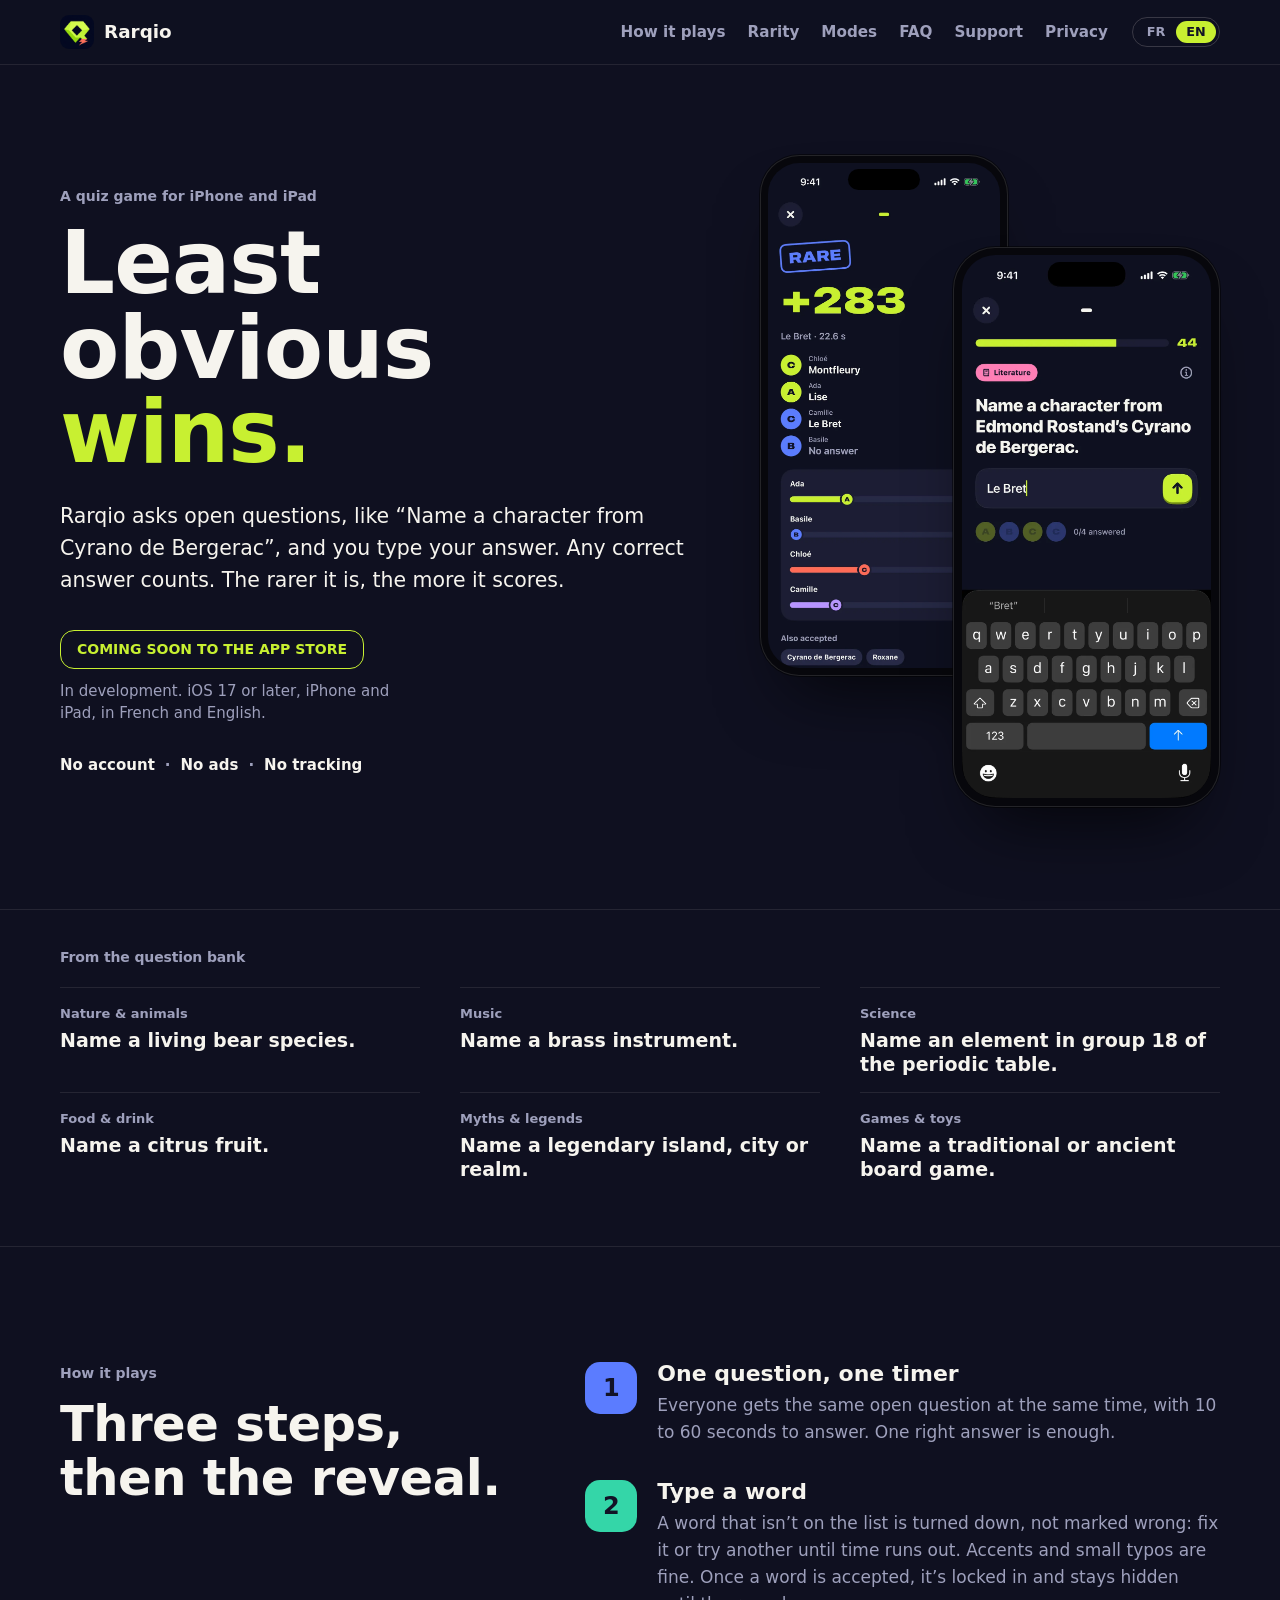
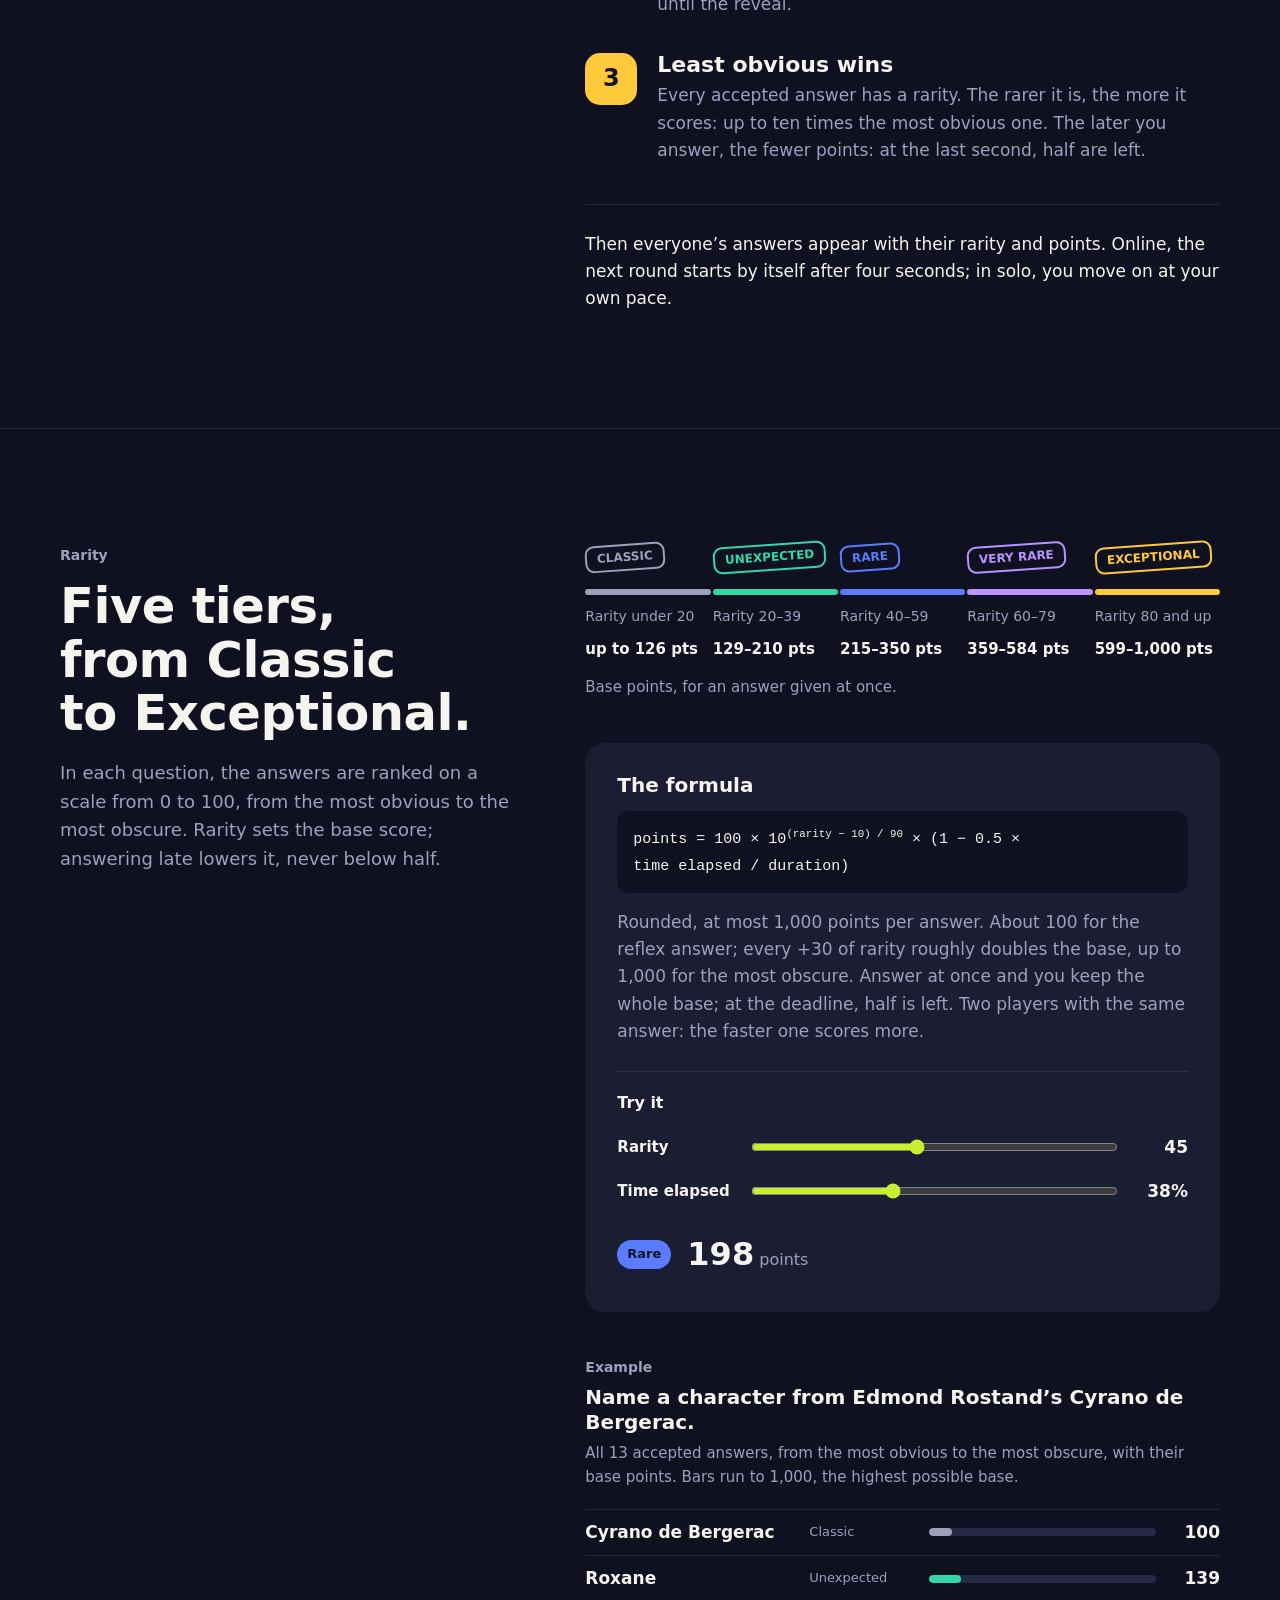
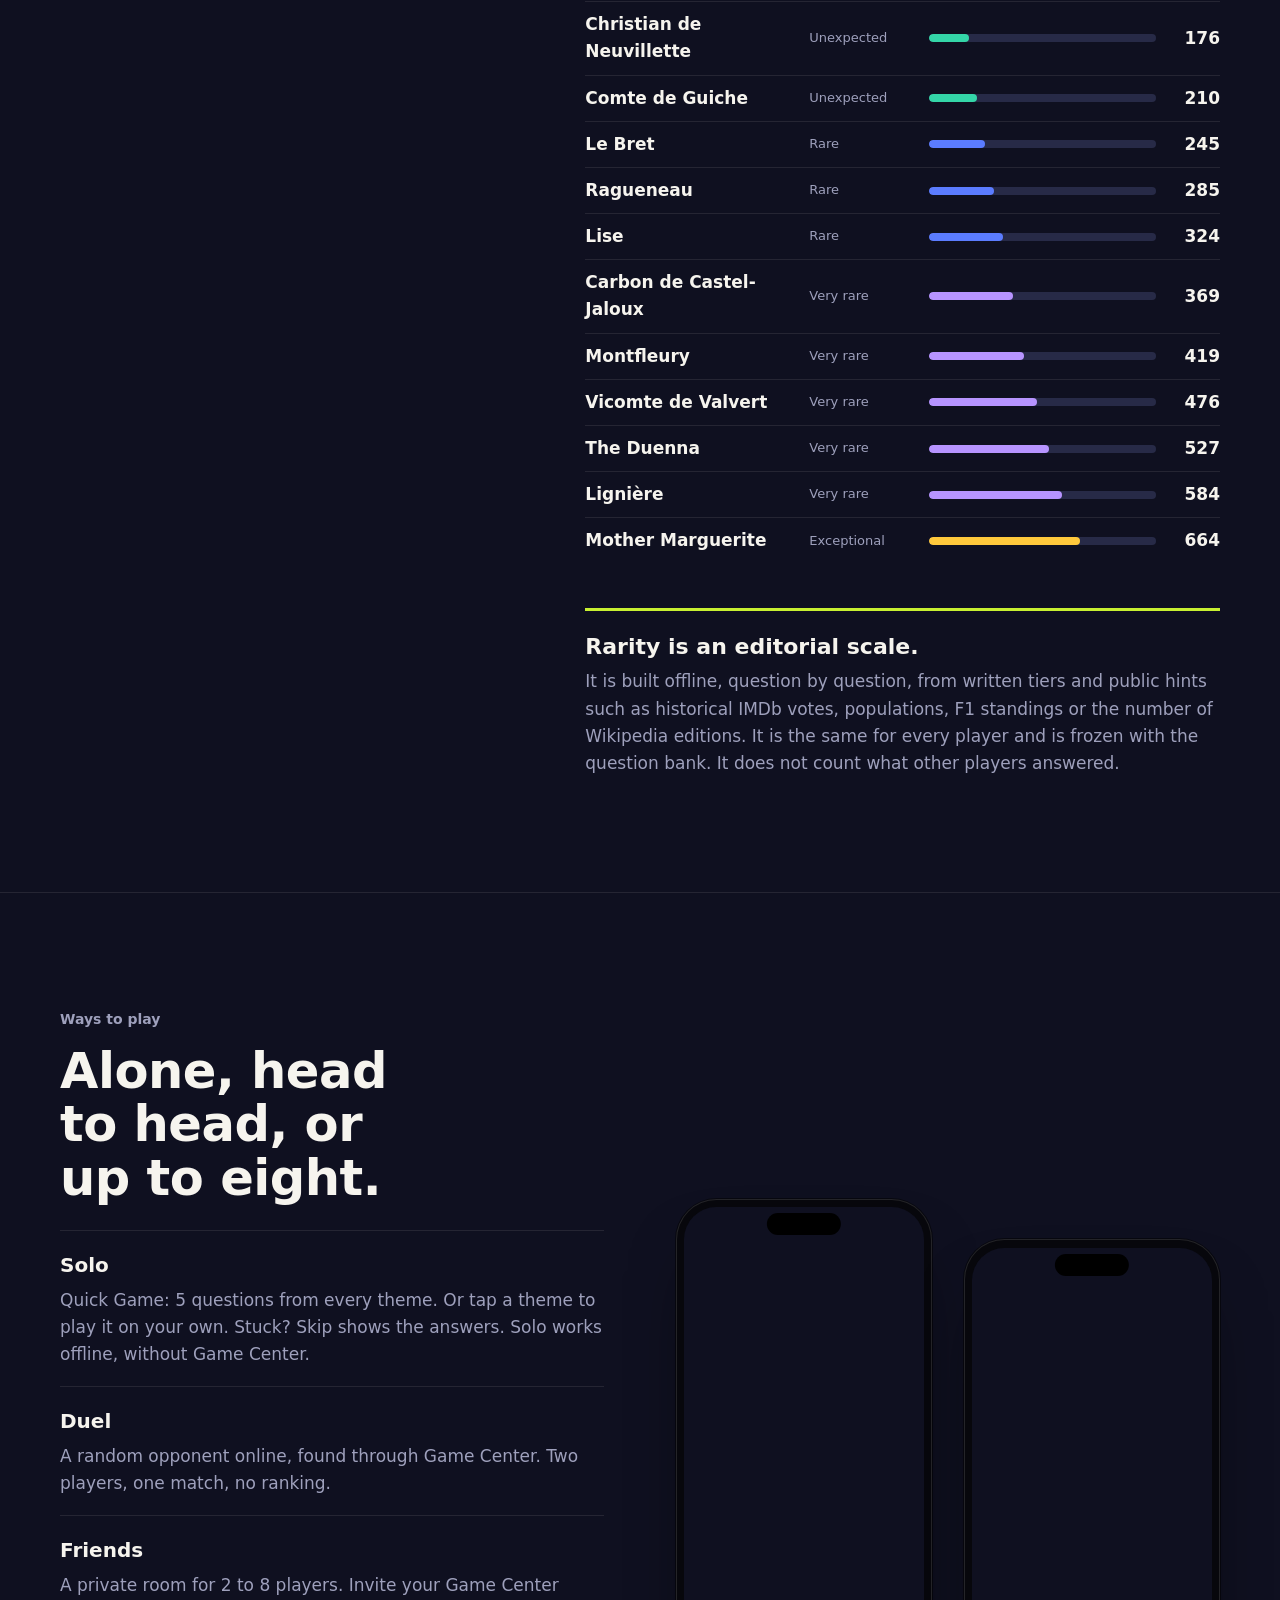
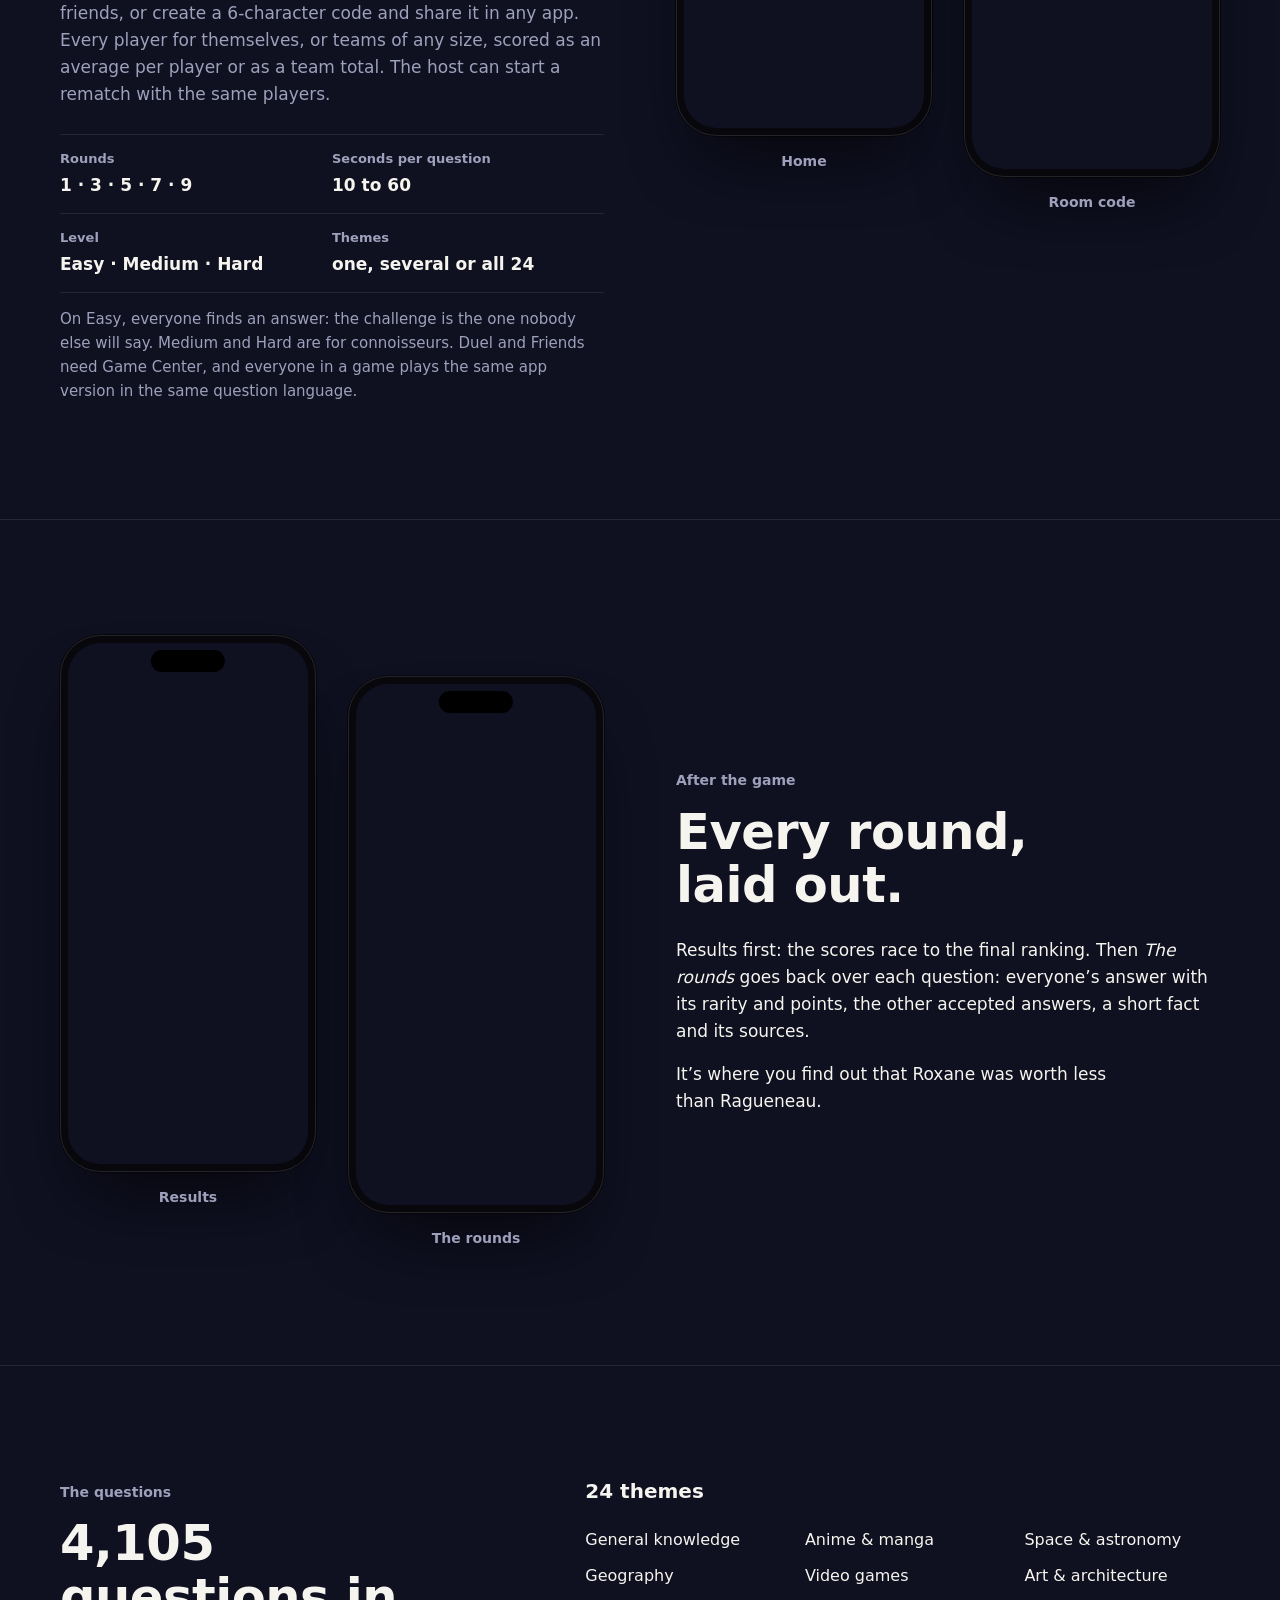
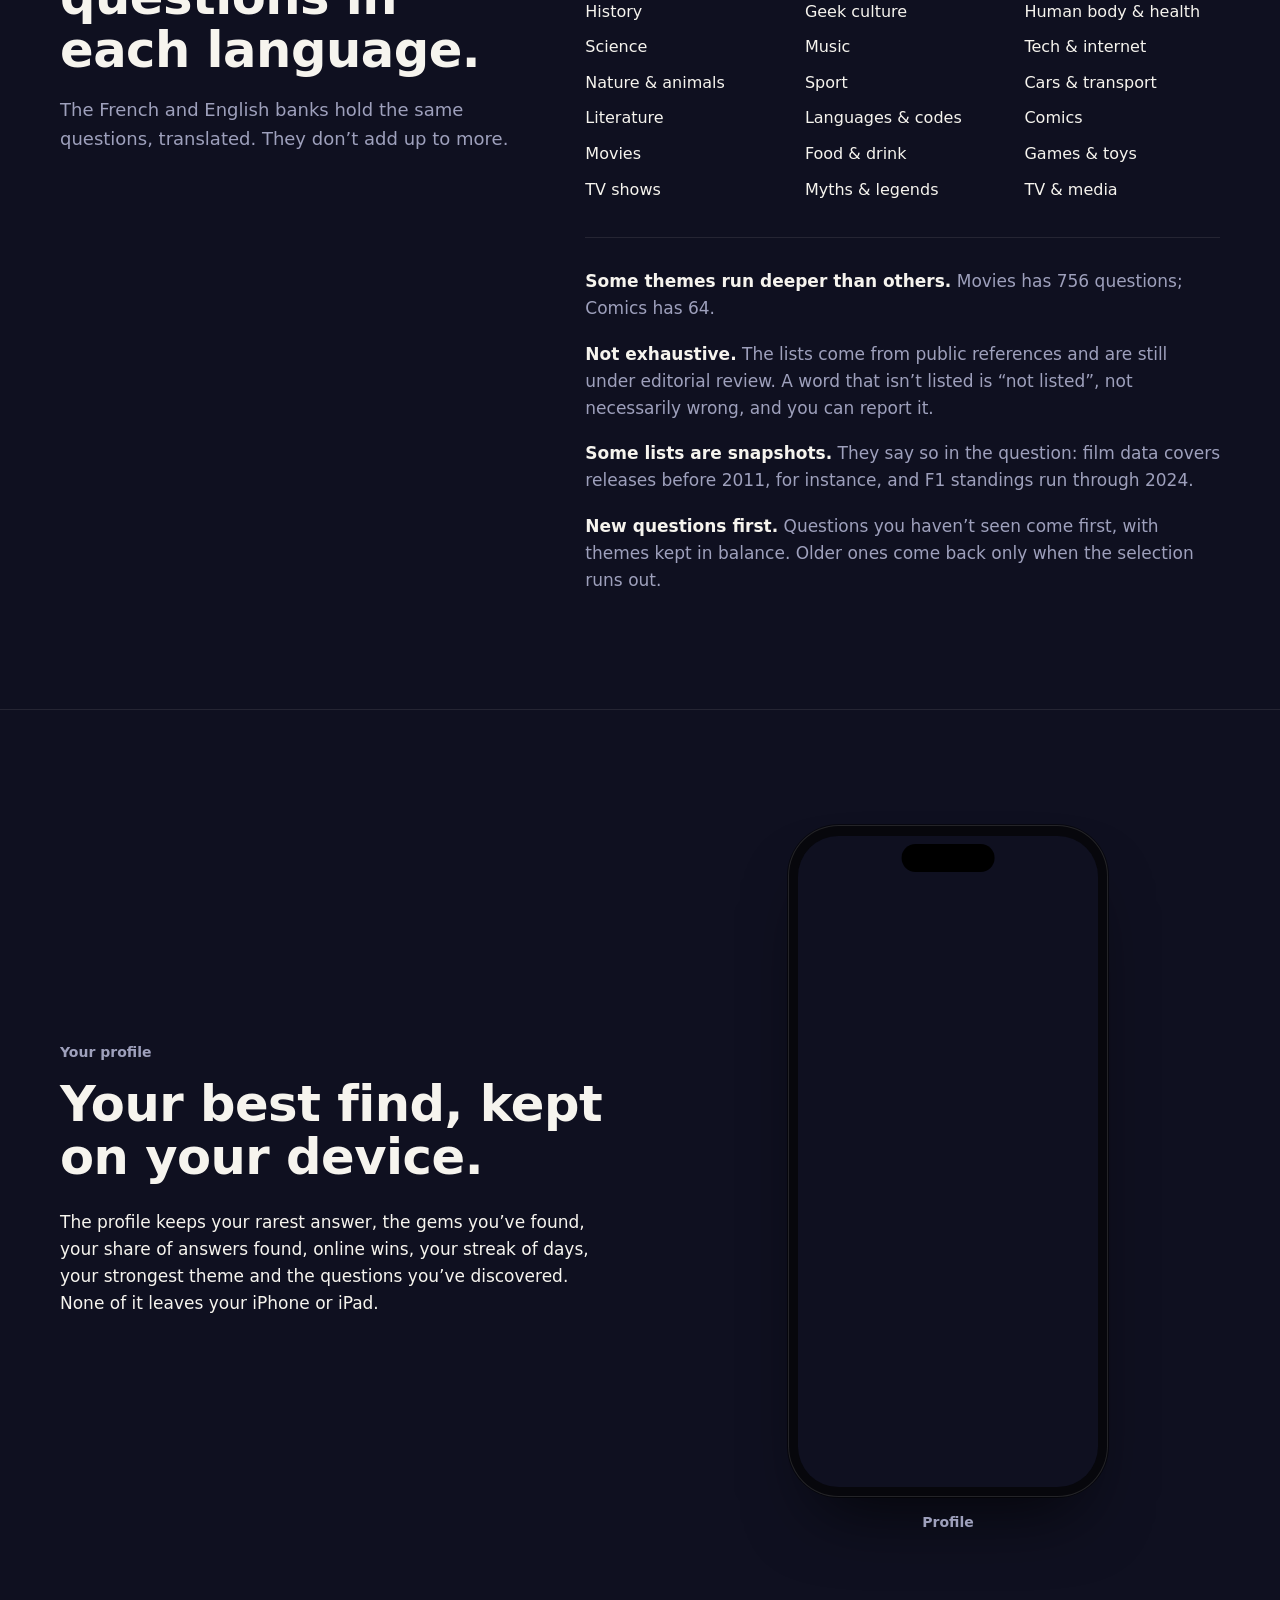
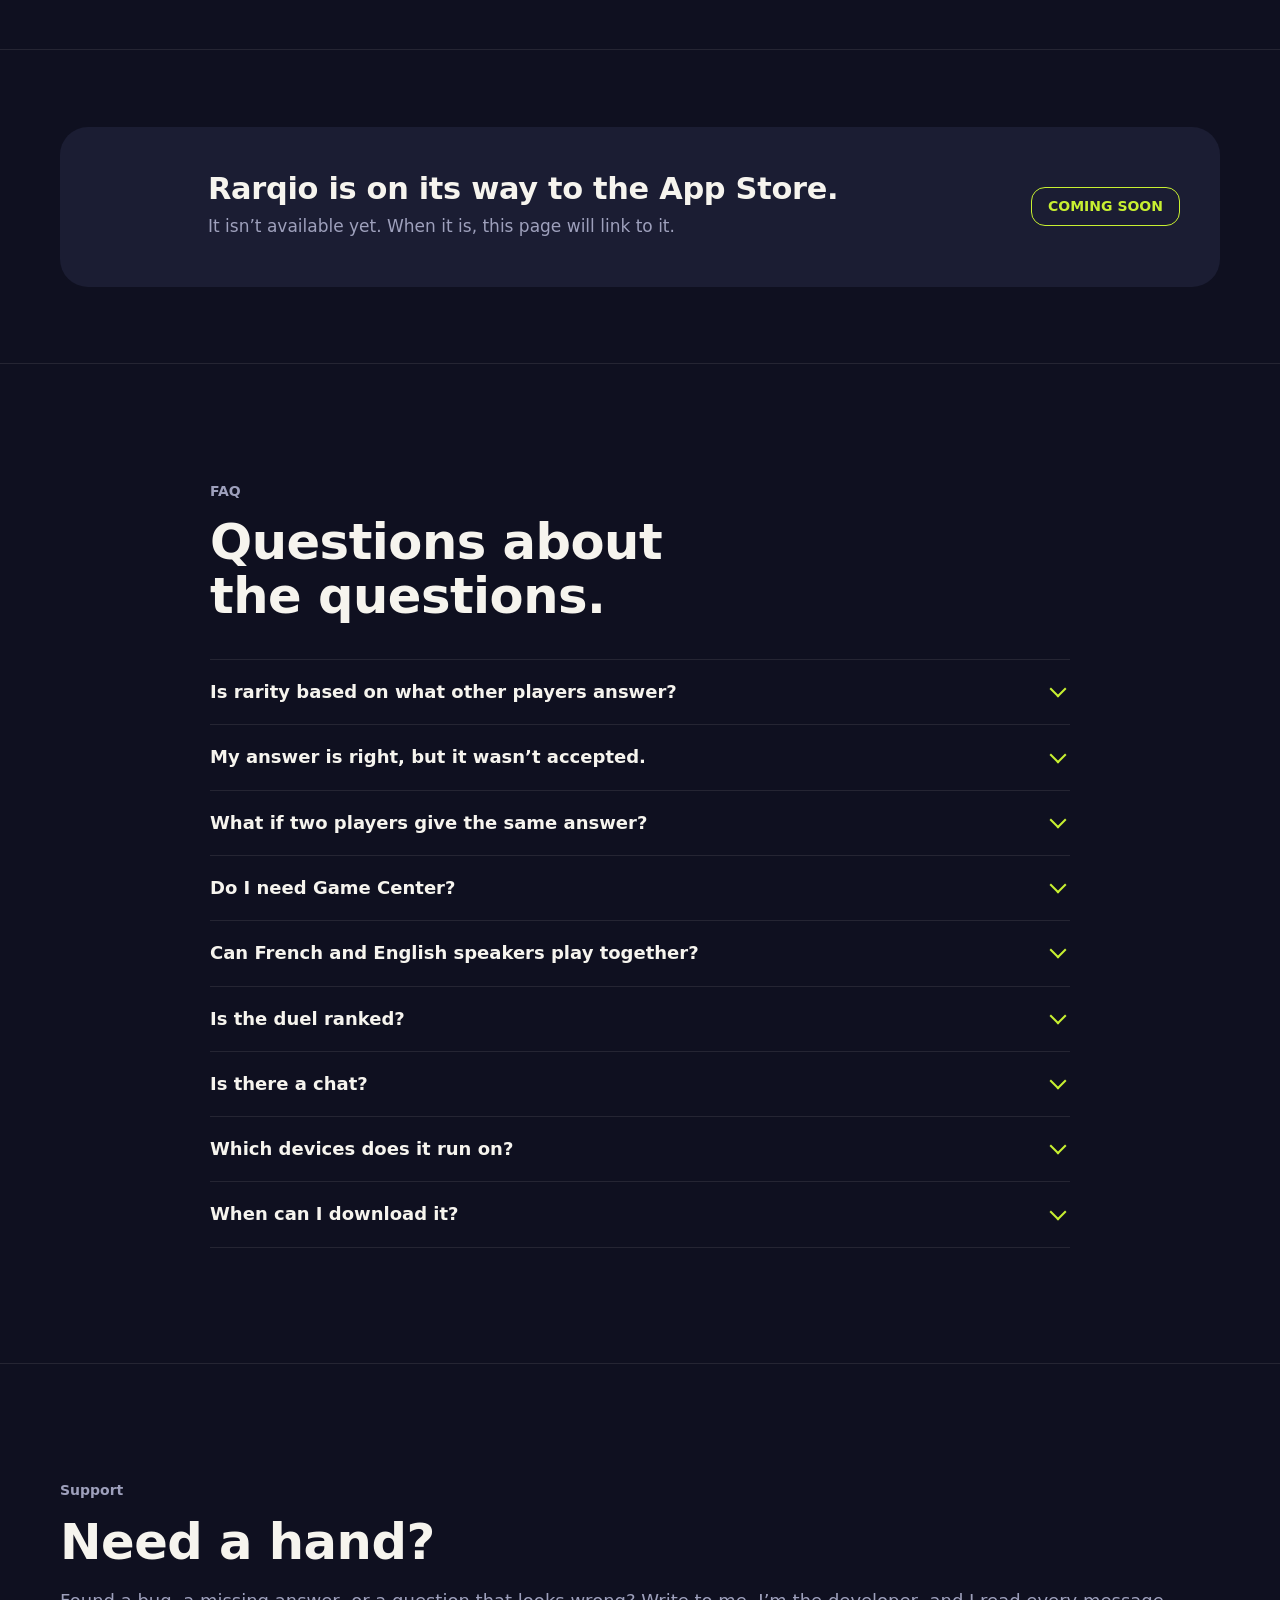
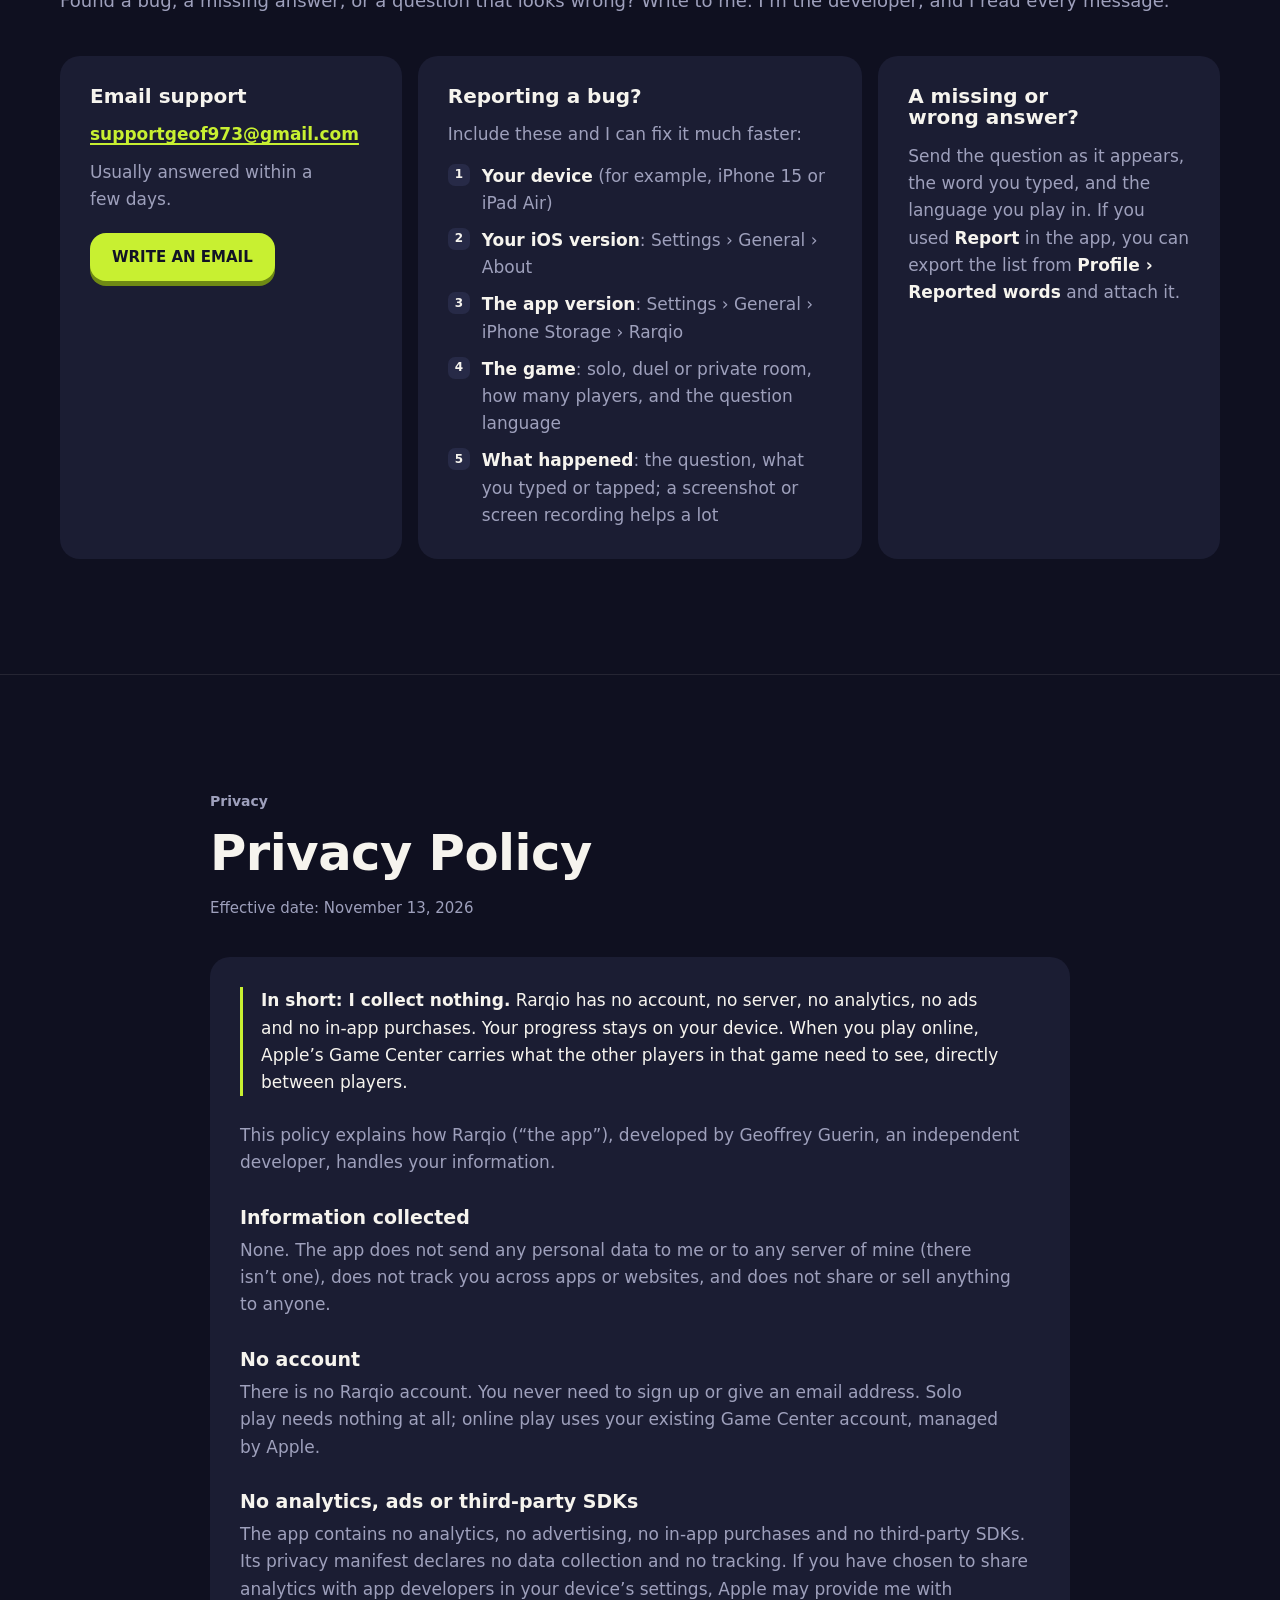
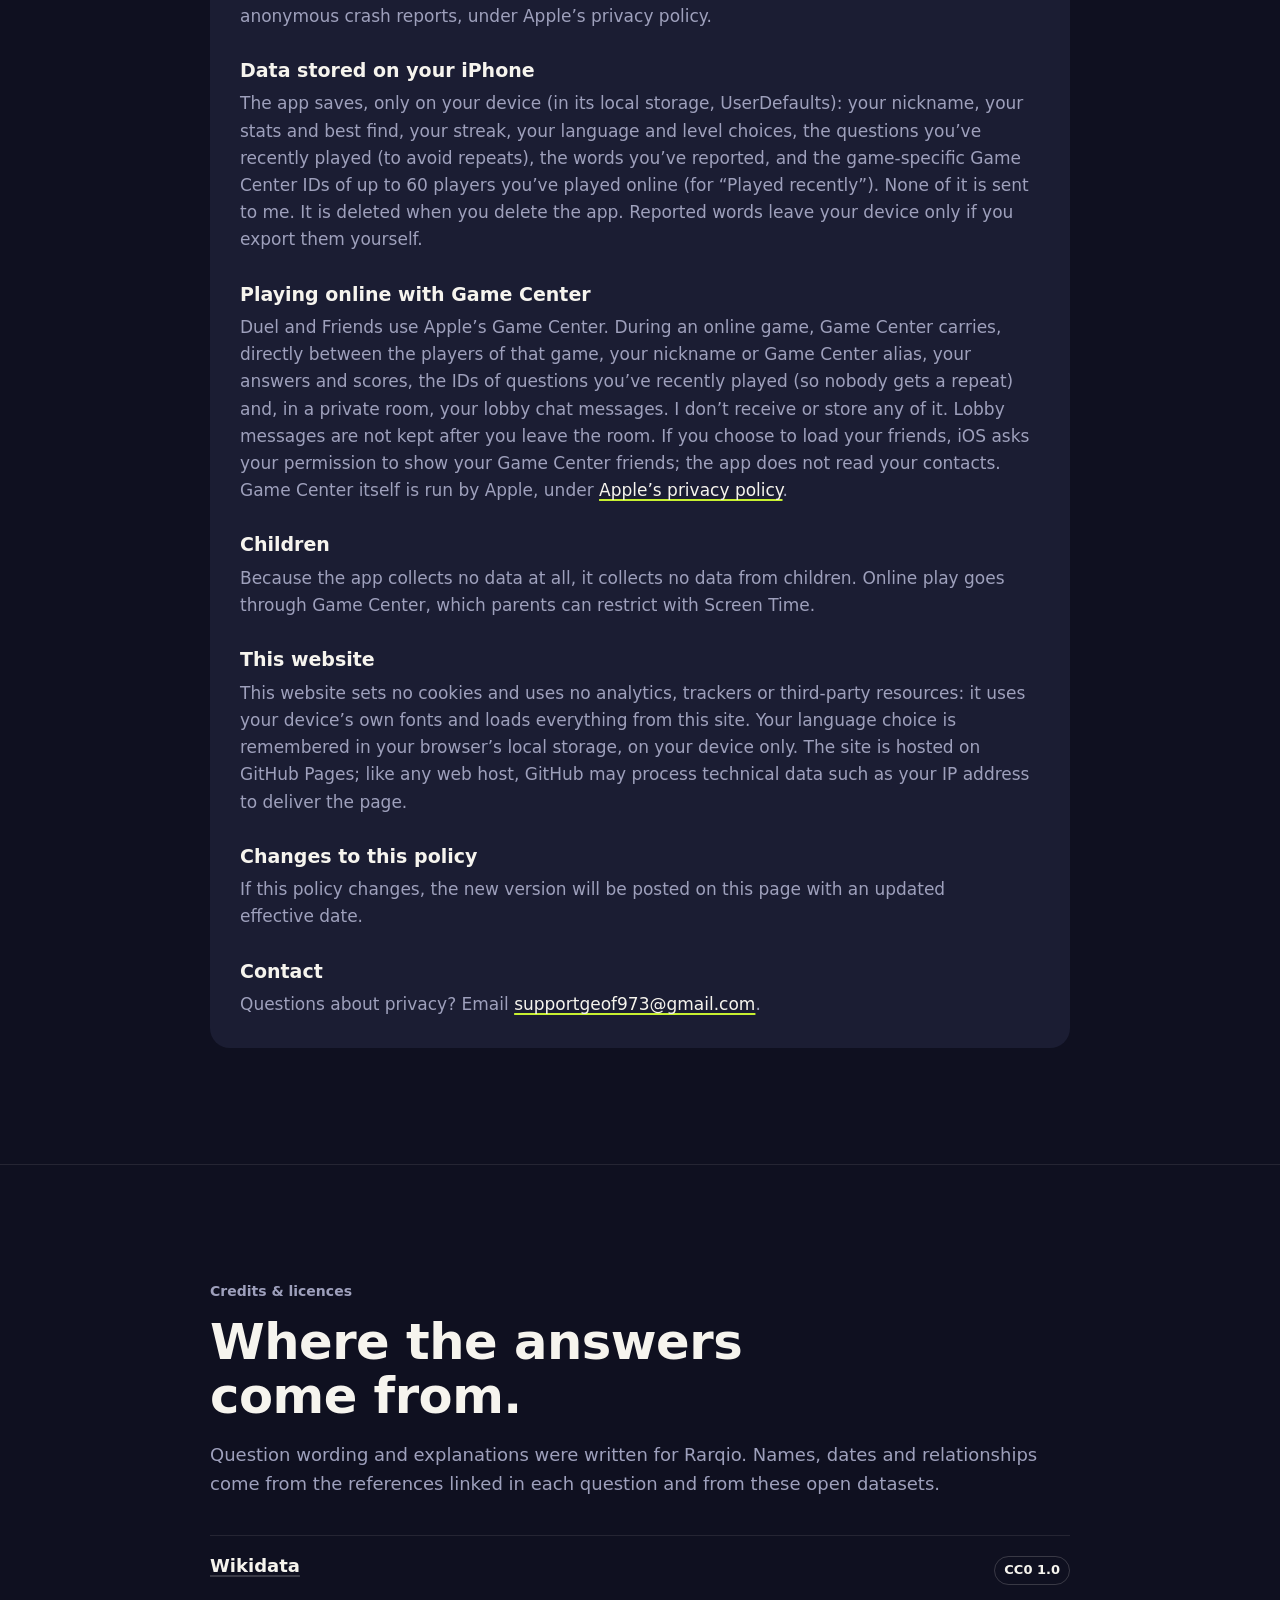
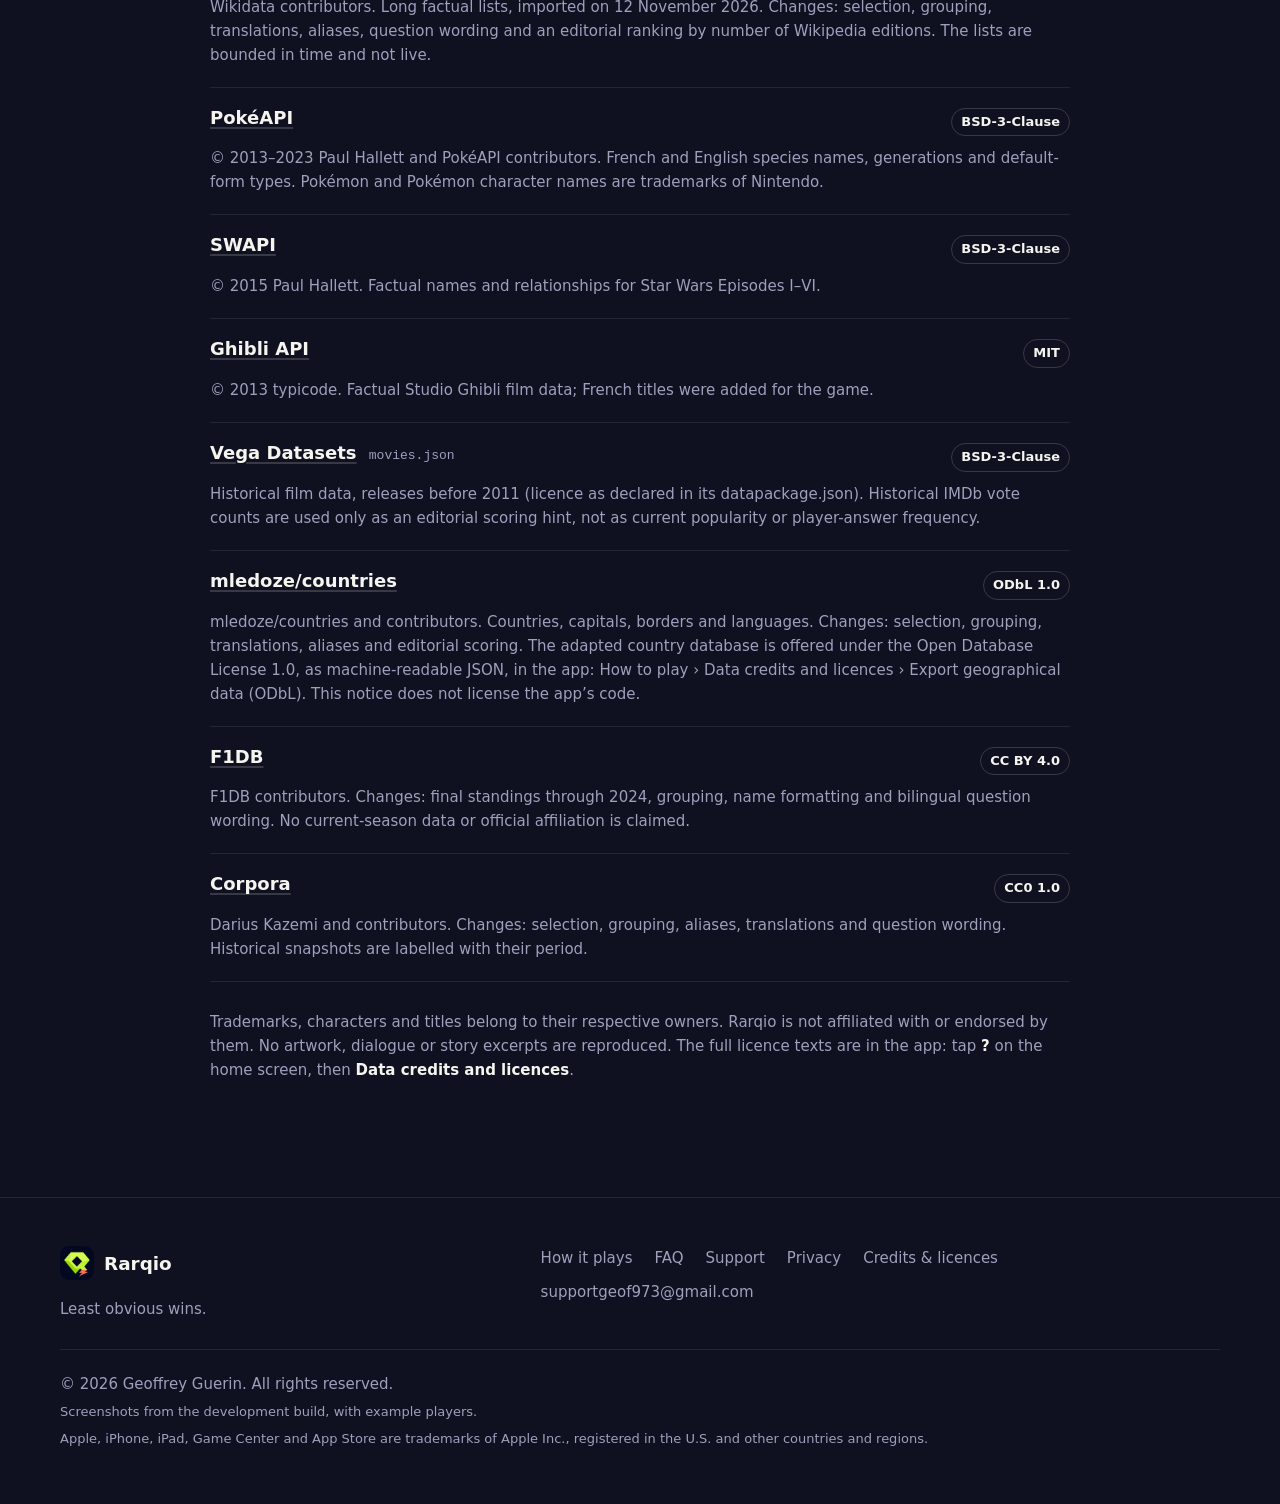
==== commit 564f9721: "Describe the new scoring: answering late costs points, never more than half The app now multiplies t" ====
--- a/index.html
+++ b/index.html
@@ -162,8 +162,8 @@
             <li>
               <span class="step-num" aria-hidden="true">3</span>
               <h3><span lang="en">Least obvious wins</span><span lang="fr">Le moins évident gagne</span></h3>
-              <p lang="en">Every accepted answer has a rarity. The rarer it is, the more it scores: up to ten times the most obvious one. Answering fast adds up to 25%.</p>
-              <p lang="fr">Chaque réponse acceptée a une rareté. Plus elle est rare, plus elle rapporte&nbsp;: jusqu’à dix fois la réponse la plus évidente. Répondre vite ajoute jusqu’à 25&#8239;%.</p>
+              <p lang="en">Every accepted answer has a rarity. The rarer it is, the more it scores: up to ten times the most obvious one. The later you answer, the fewer points: at the last second, half are left.</p>
+              <p lang="fr">Chaque réponse acceptée a une rareté. Plus elle est rare, plus elle rapporte&nbsp;: jusqu’à dix fois la réponse la plus évidente. Plus vous répondez tard, moins vous marquez&nbsp;: à la dernière seconde, il reste la moitié des points.</p>
             </li>
           </ol>
           <p class="after-steps" lang="en">Then everyone’s answers appear with their rarity and points. Online, the next round starts by itself after four seconds; in solo, you move on at your own pace.</p>
@@ -178,8 +178,8 @@
         <header class="section-head">
           <p class="eyebrow"><span lang="en">Rarity</span><span lang="fr">La rareté</span></p>
           <h2 id="rarity-title"><span lang="en">Five tiers, from Classic to Exceptional.</span><span lang="fr">Cinq paliers, de Classique à Singulière.</span></h2>
-          <p class="section-lede" lang="en">In each question, the answers are ranked on a scale from 0 to 100, from the most obvious to the most obscure. Rarity sets the base score; speed adds a bonus.</p>
-          <p class="section-lede" lang="fr">Dans chaque question, les réponses sont classées sur une échelle de 0 à 100, de la plus évidente à la plus pointue. La rareté fixe la base des points&nbsp;; la vitesse ajoute un bonus.</p>
+          <p class="section-lede" lang="en">In each question, the answers are ranked on a scale from 0 to 100, from the most obvious to the most obscure. Rarity sets the base score; answering late lowers it, never below half.</p>
+          <p class="section-lede" lang="fr">Dans chaque question, les réponses sont classées sur une échelle de 0 à 100, de la plus évidente à la plus pointue. La rareté fixe la base des points&nbsp;; répondre tard la réduit, jamais sous la moitié.</p>
         </header>
 
         <div class="section-body">
@@ -216,16 +216,16 @@
               <span class="tier-pts"><span lang="en">599–1,000 pts</span><span lang="fr">599–1&#8239;000&nbsp;pts</span></span>
             </li>
           </ol>
-          <p class="note-small" lang="en">Base points, before the speed bonus.</p>
-          <p class="note-small" lang="fr">Points de base, avant le bonus de vitesse.</p>
+          <p class="note-small" lang="en">Base points, for an answer given at once.</p>
+          <p class="note-small" lang="fr">Points de base, pour une réponse donnée tout de suite.</p>
 
           <div class="formula-block">
             <h3><span lang="en">The formula</span><span lang="fr">La formule</span></h3>
             <!-- Each <span> is kept on one line; the formula may only wrap between them. -->
-            <p class="formula" lang="en"><code><span>points =</span> <span>100 × 10<sup>(rarity − 10) / 90</sup></span> <span>× (1 + 0.25 ×</span> <span>time left / duration)</span></code></p>
-            <p class="formula" lang="fr"><code><span>points =</span> <span>100 × 10<sup>(rareté − 10) / 90</sup></span> <span>× (1 + 0,25 ×</span> <span>temps restant / durée)</span></code></p>
-            <p lang="en">Rounded, and capped at 1,250 points per answer. About 100 for the reflex answer; every +30 of rarity roughly doubles the base, up to 1,000 for the most obscure; speed adds at most 25%.</p>
-            <p lang="fr">Arrondi, et plafonné à 1&#8239;250 points par réponse. Environ 100 pour la réponse réflexe&nbsp;; chaque +30 de rareté double à peu près la base, jusqu’à 1&#8239;000 pour la plus pointue&nbsp;; la vitesse ajoute au plus 25&#8239;%.</p>
+            <p class="formula" lang="en"><code><span>points =</span> <span>100 × 10<sup>(rarity − 10) / 90</sup></span> <span>× (1 − 0.5 ×</span> <span>time elapsed / duration)</span></code></p>
+            <p class="formula" lang="fr"><code><span>points =</span> <span>100 × 10<sup>(rareté − 10) / 90</sup></span> <span>× (1 − 0,5 ×</span> <span>temps écoulé / durée)</span></code></p>
+            <p lang="en">Rounded, at most 1,000 points per answer. About 100 for the reflex answer; every +30 of rarity roughly doubles the base, up to 1,000 for the most obscure. Answer at once and you keep the whole base; at the deadline, half is left. Two players with the same answer: the faster one scores more.</p>
+            <p lang="fr">Arrondi, au plus 1&#8239;000 points par réponse. Environ 100 pour la réponse réflexe&nbsp;; chaque +30 de rareté double à peu près la base, jusqu’à 1&#8239;000 pour la plus pointue. Une réponse immédiate garde toute la base&nbsp;; à la fin du chrono, il en reste la moitié. Deux joueurs ont la même réponse&nbsp;: le plus rapide marque plus.</p>
 
             <!-- Shown only with JavaScript; the formula above stands on its own without it. -->
             <div class="calc needs-js" id="calc">
@@ -236,13 +236,13 @@
                 <output for="calc-rarity" id="calc-rarity-out" class="calc-val">45</output>
               </div>
               <div class="calc-row">
-                <label for="calc-time"><span lang="en">Time left</span><span lang="fr">Temps restant</span></label>
-                <input type="range" id="calc-time" min="0" max="100" step="1" value="62">
-                <output for="calc-time" id="calc-time-out" class="calc-val">62%</output>
+                <label for="calc-time"><span lang="en">Time elapsed</span><span lang="fr">Temps écoulé</span></label>
+                <input type="range" id="calc-time" min="0" max="100" step="1" value="38">
+                <output for="calc-time" id="calc-time-out" class="calc-val">38%</output>
               </div>
               <p class="calc-result" aria-live="polite">
                 <span class="chip" id="calc-tier"></span>
-                <span class="calc-points"><strong id="calc-points">283</strong> <span lang="en">points</span><span lang="fr">points</span></span>
+                <span class="calc-points"><strong id="calc-points">198</strong> <span lang="en">points</span><span lang="fr">points</span></span>
               </p>
             </div>
           </div>
@@ -405,7 +405,7 @@
       <div class="wrap split">
         <header class="section-head">
           <p class="eyebrow"><span lang="en">The questions</span><span lang="fr">Les questions</span></p>
-          <h2 id="questions-title"><span lang="en">3,960 questions in each language.</span><span lang="fr">3&#8239;960 questions dans chaque langue.</span></h2>
+          <h2 id="questions-title"><span lang="en">4,105 questions in each language.</span><span lang="fr">4&#8239;105 questions dans chaque langue.</span></h2>
           <p class="section-lede" lang="en">The French and English banks hold the same questions, translated. They don’t add up to more.</p>
           <p class="section-lede" lang="fr">Les banques française et anglaise contiennent les mêmes questions, traduites. Elles ne s’additionnent pas.</p>
         </header>
@@ -440,8 +440,8 @@
           </ul>
 
           <ul class="honest">
-            <li lang="en"><strong>Some themes run deeper than others.</strong> Movies has 748 questions; Comics has 61.</li>
-            <li lang="fr"><strong>Certains thèmes sont plus fournis que d’autres.</strong> Le cinéma compte 748 questions, la BD 61.</li>
+            <li lang="en"><strong>Some themes run deeper than others.</strong> Movies has 756 questions; Comics has 64.</li>
+            <li lang="fr"><strong>Certains thèmes sont plus fournis que d’autres.</strong> Le cinéma compte 756 questions, la BD 64.</li>
             <li lang="en"><strong>Not exhaustive.</strong> The lists come from public references and are still under editorial review. A word that isn’t listed is “not listed”, not necessarily wrong, and you can report it.</li>
             <li lang="fr"><strong>Pas exhaustif.</strong> Les listes viennent de références publiques et restent en revue éditoriale. Un mot absent est «&nbsp;non référencé&nbsp;», pas forcément faux, et vous pouvez le signaler.</li>
             <li lang="en"><strong>Some lists are snapshots.</strong> They say so in the question: film data covers releases before 2011, for instance, and F1 standings run through 2024.</li>
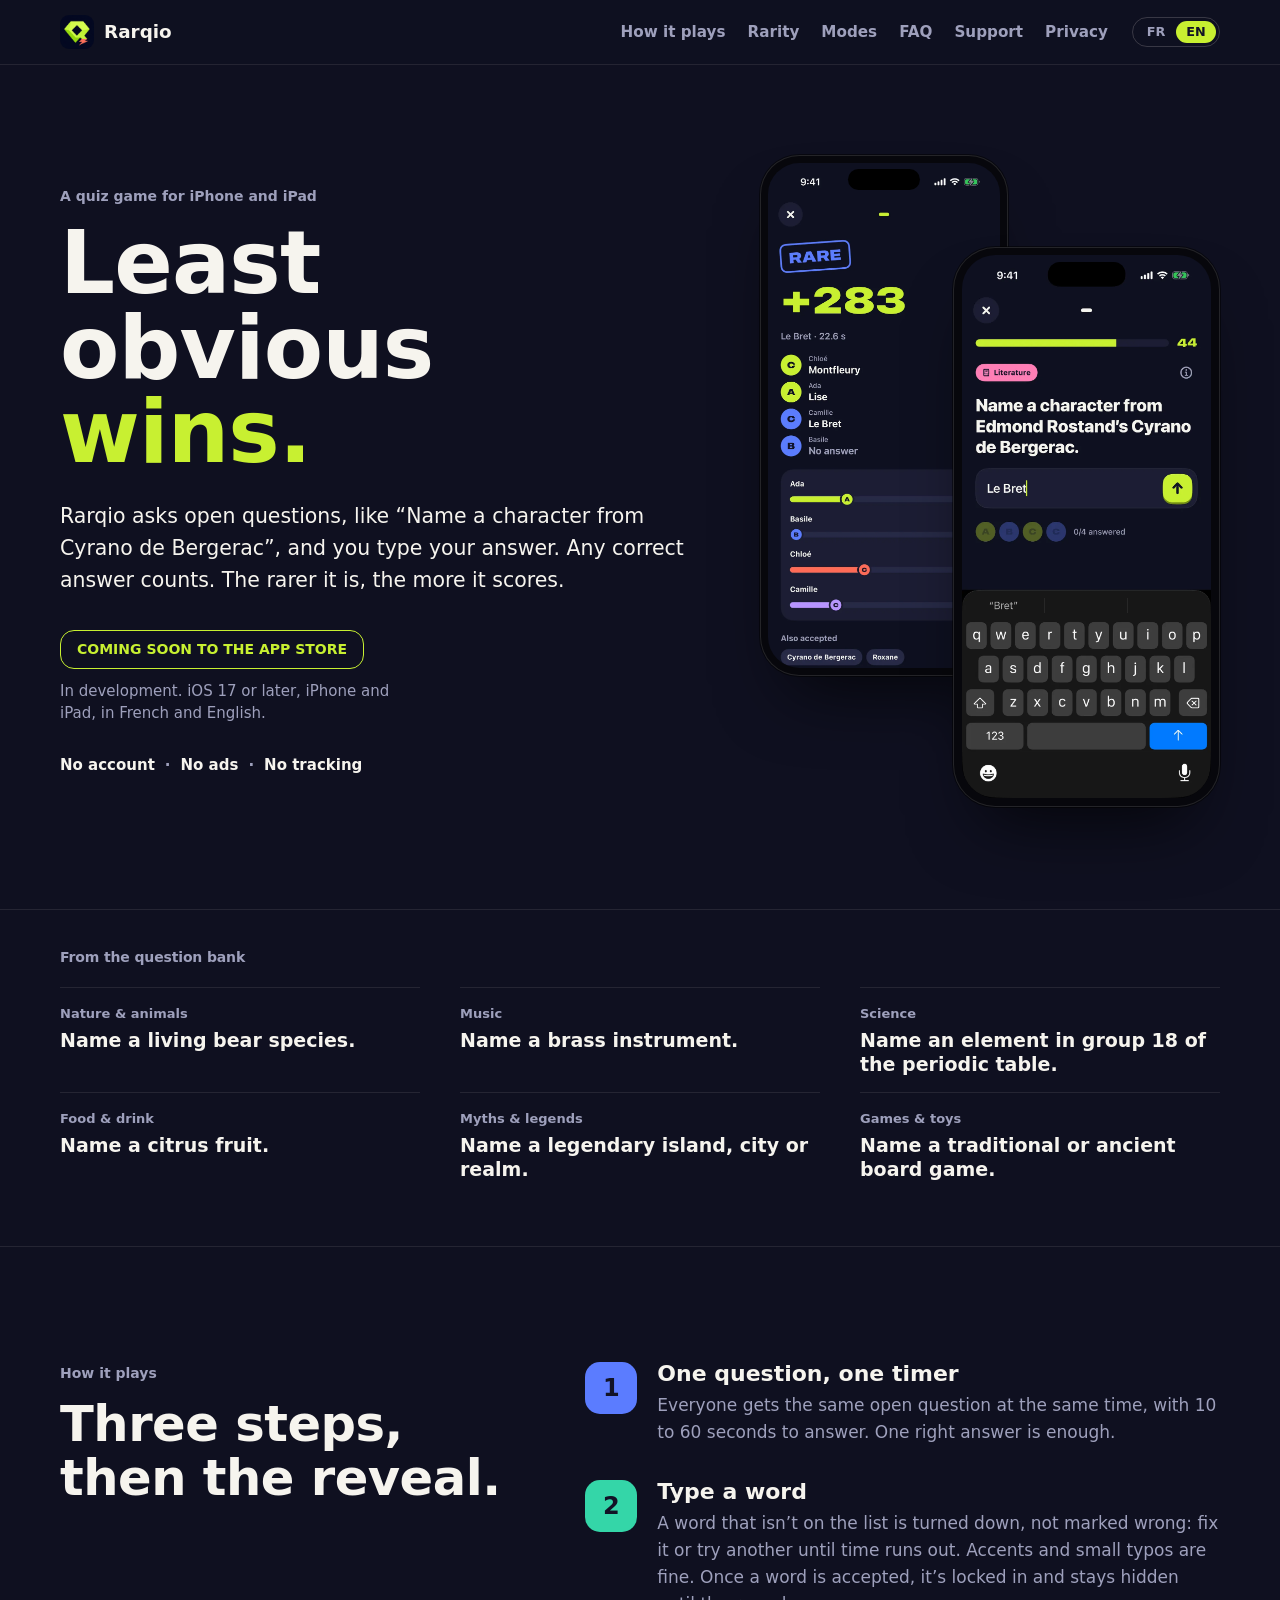
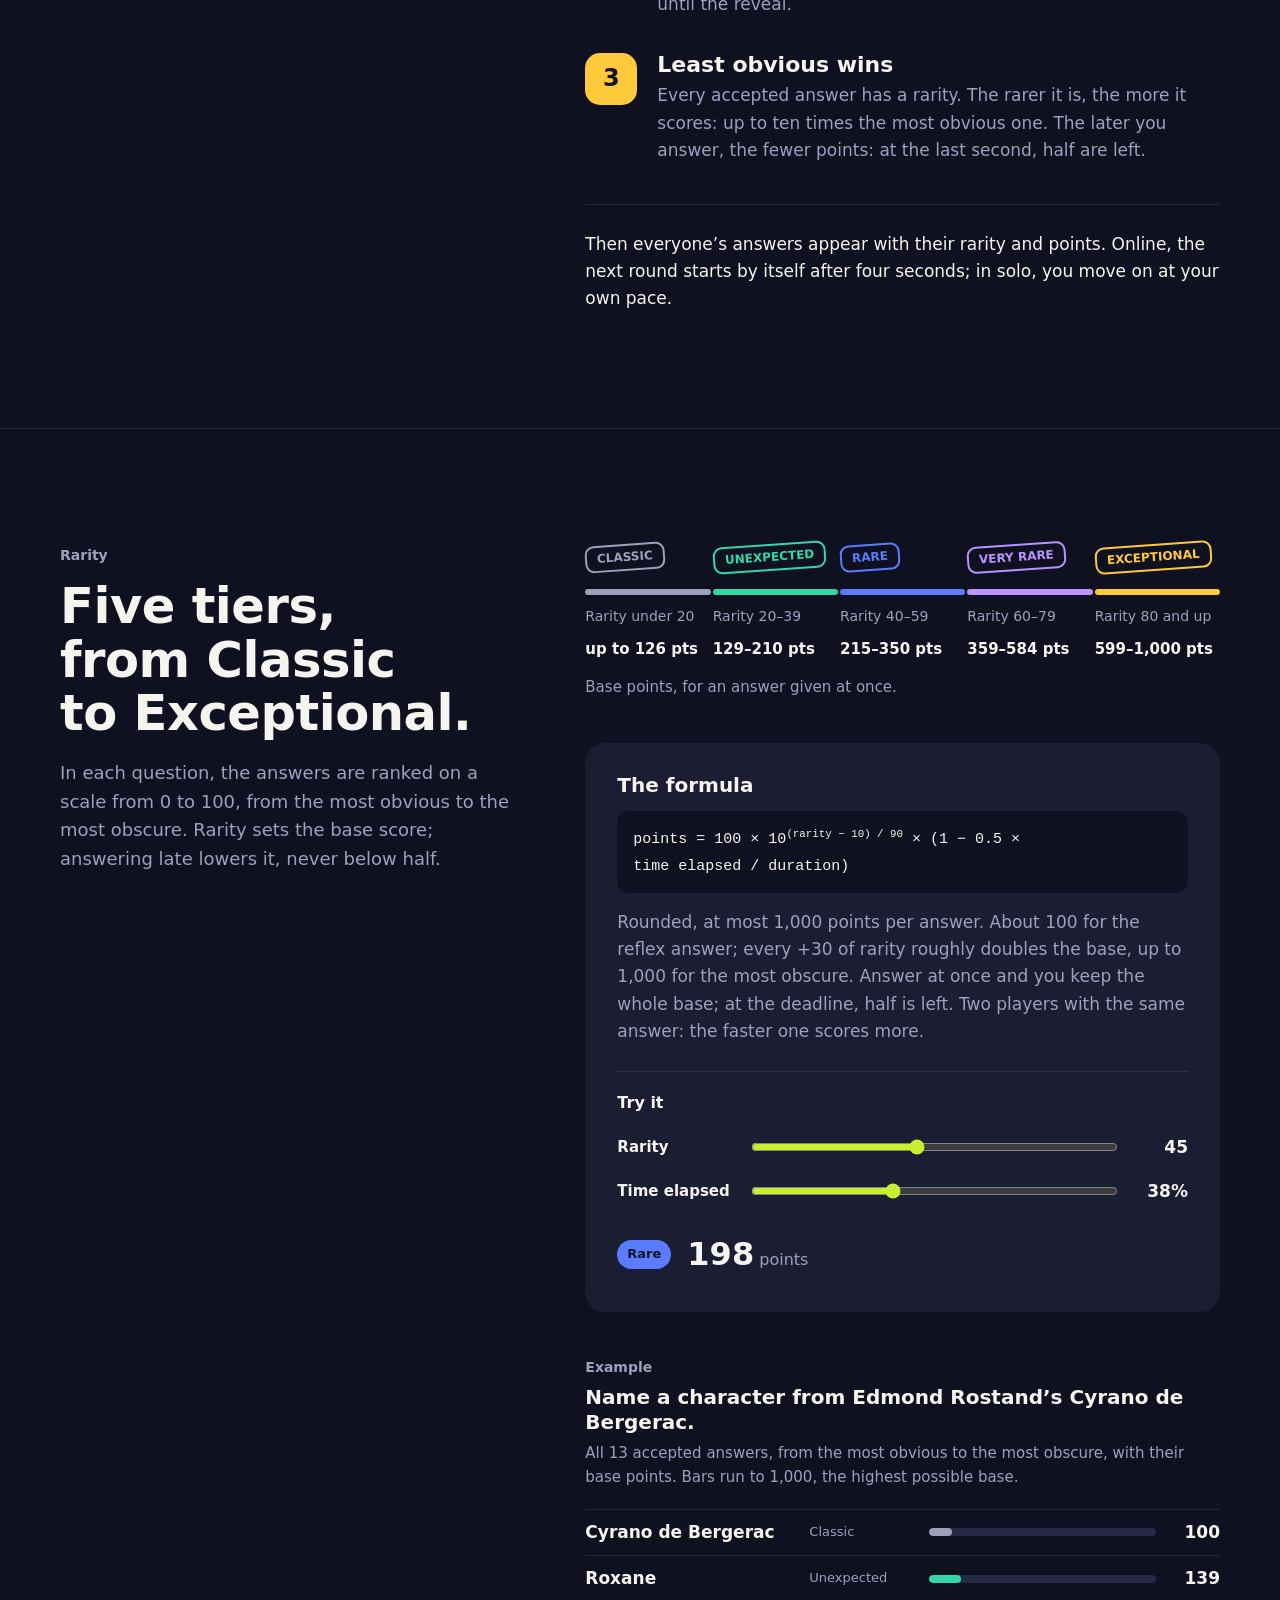
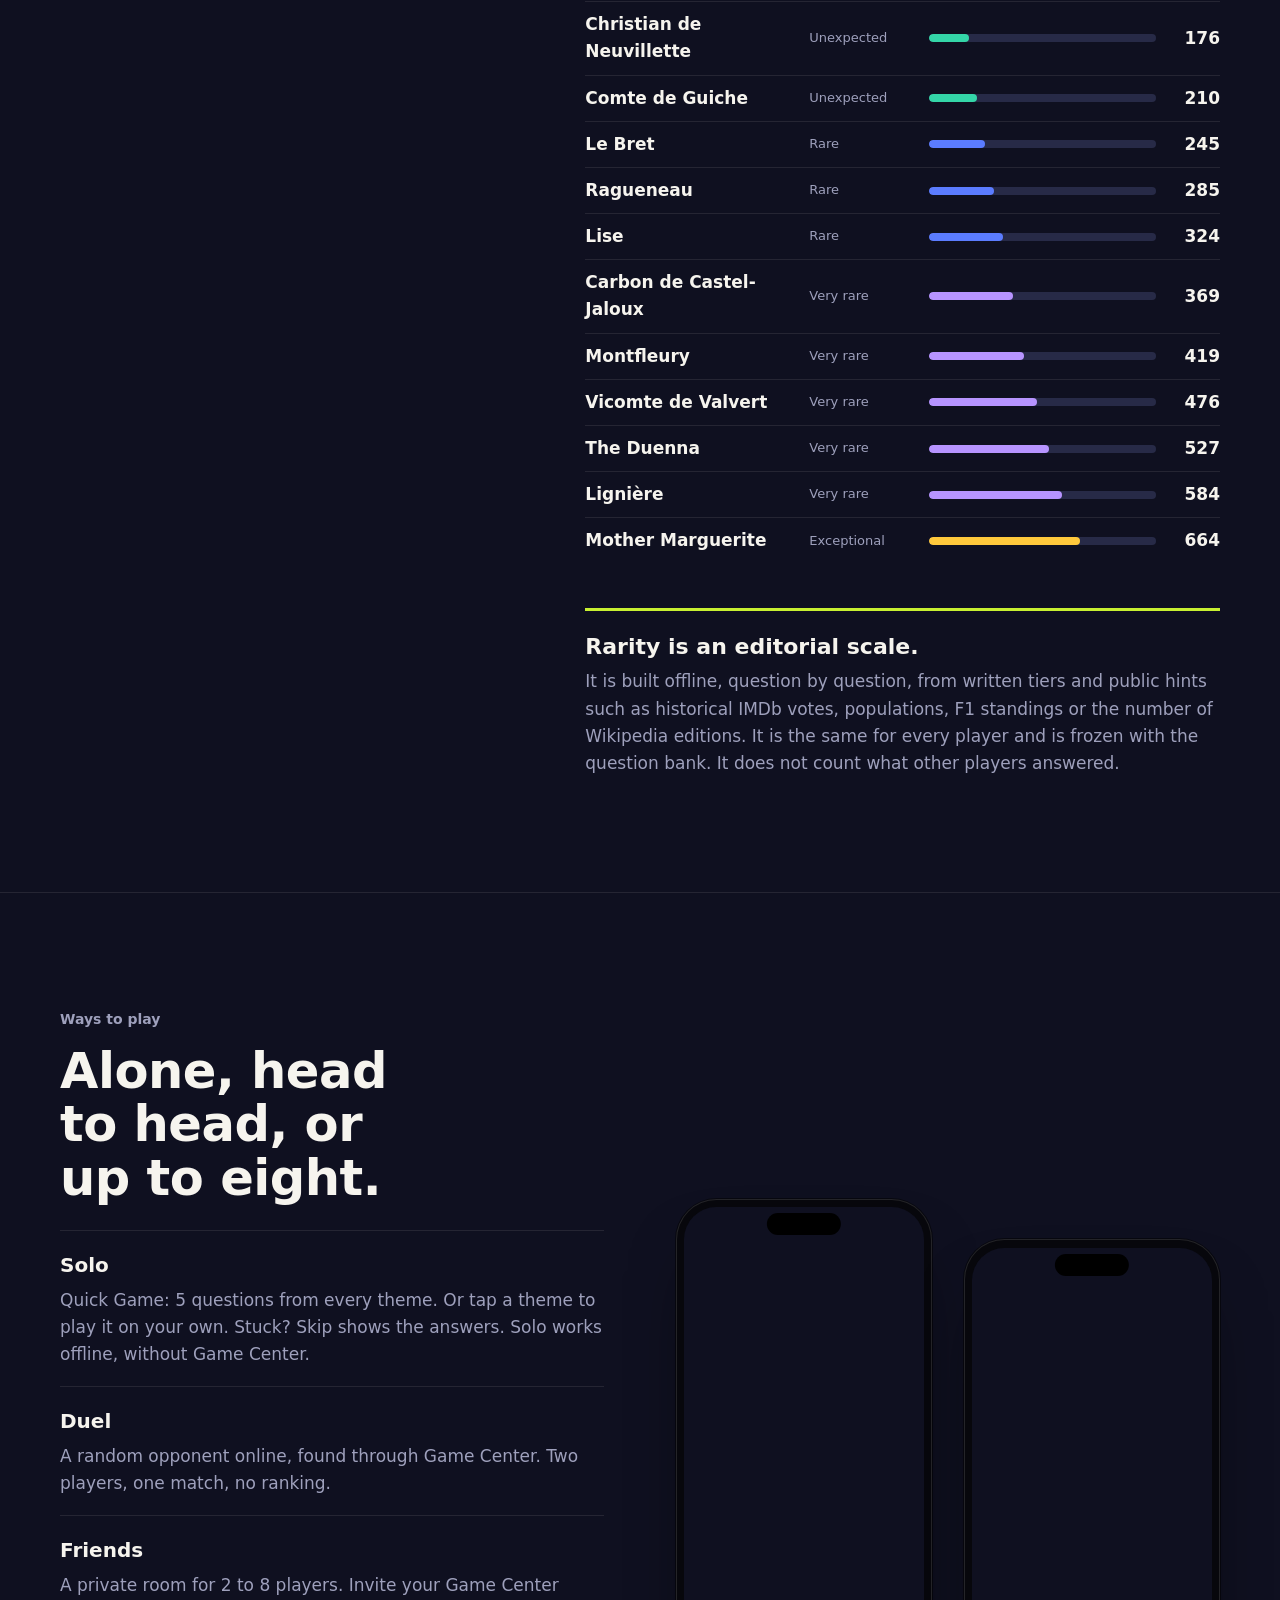
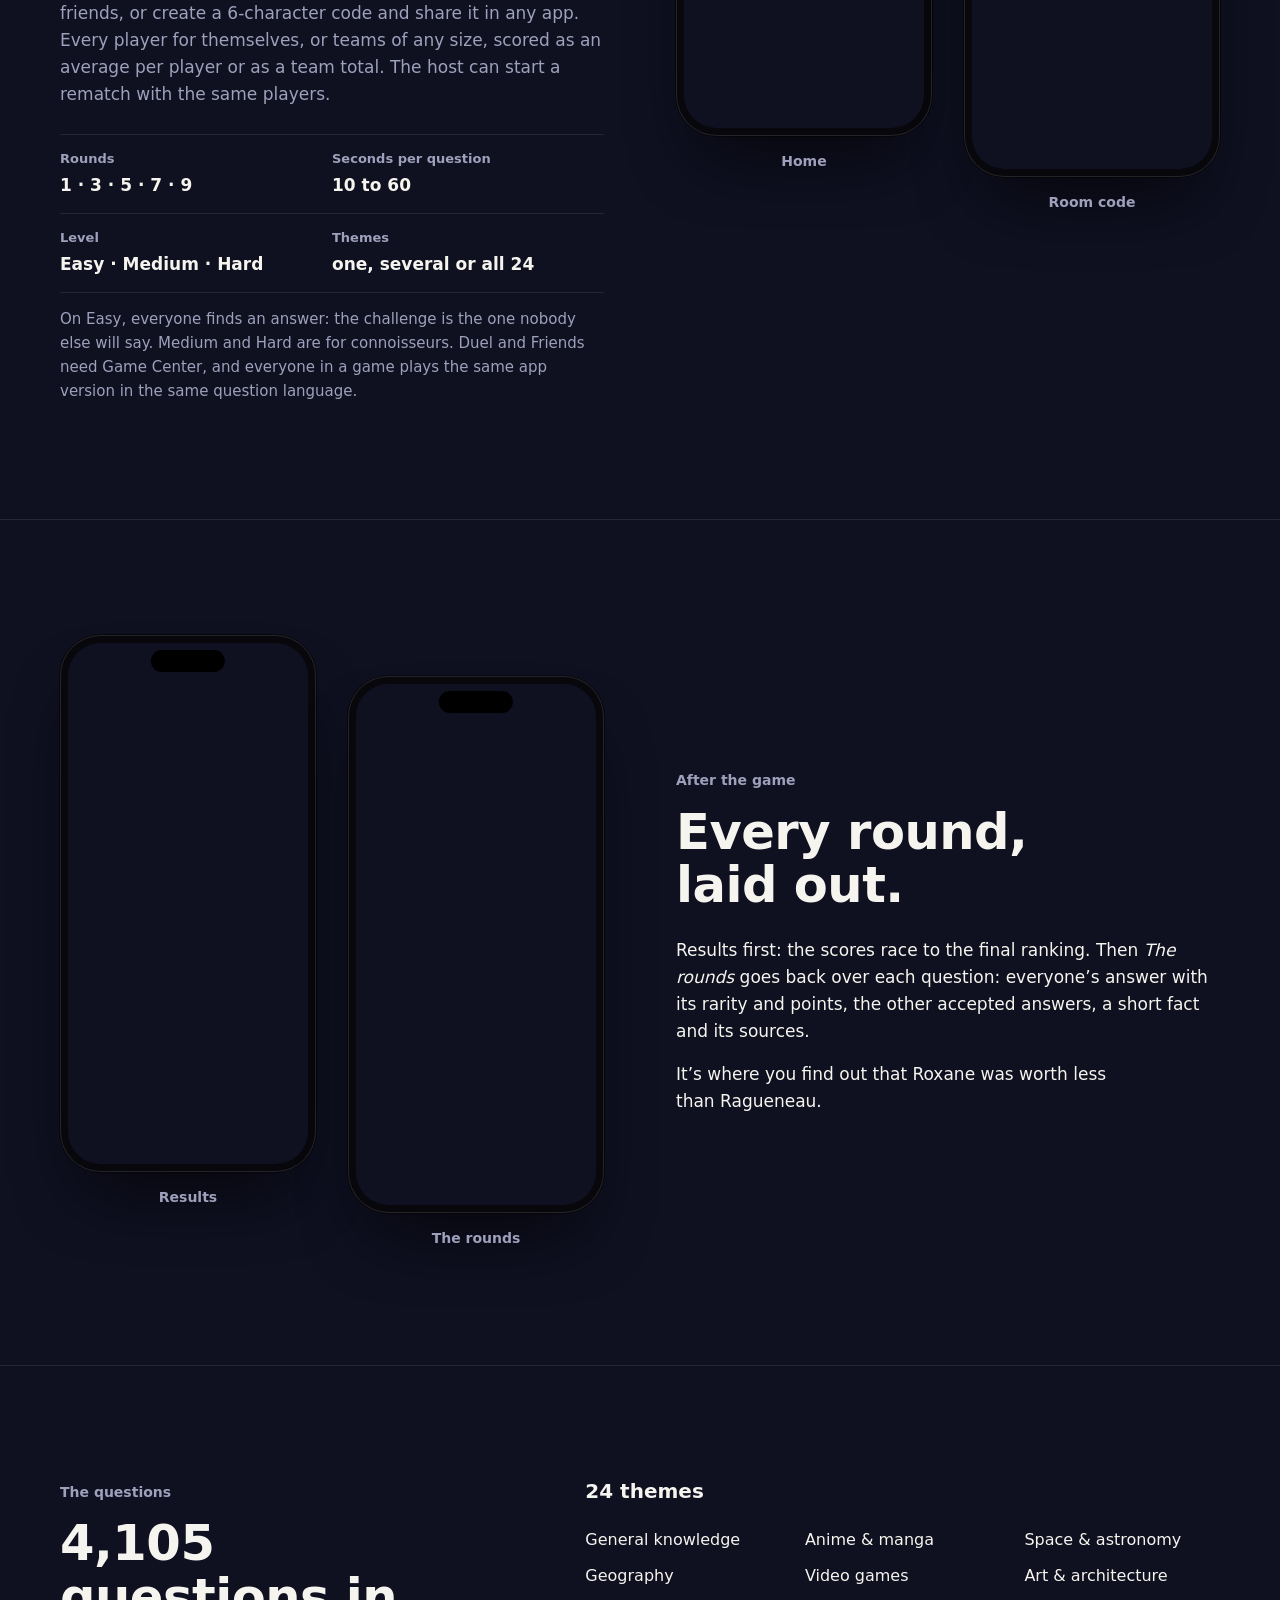
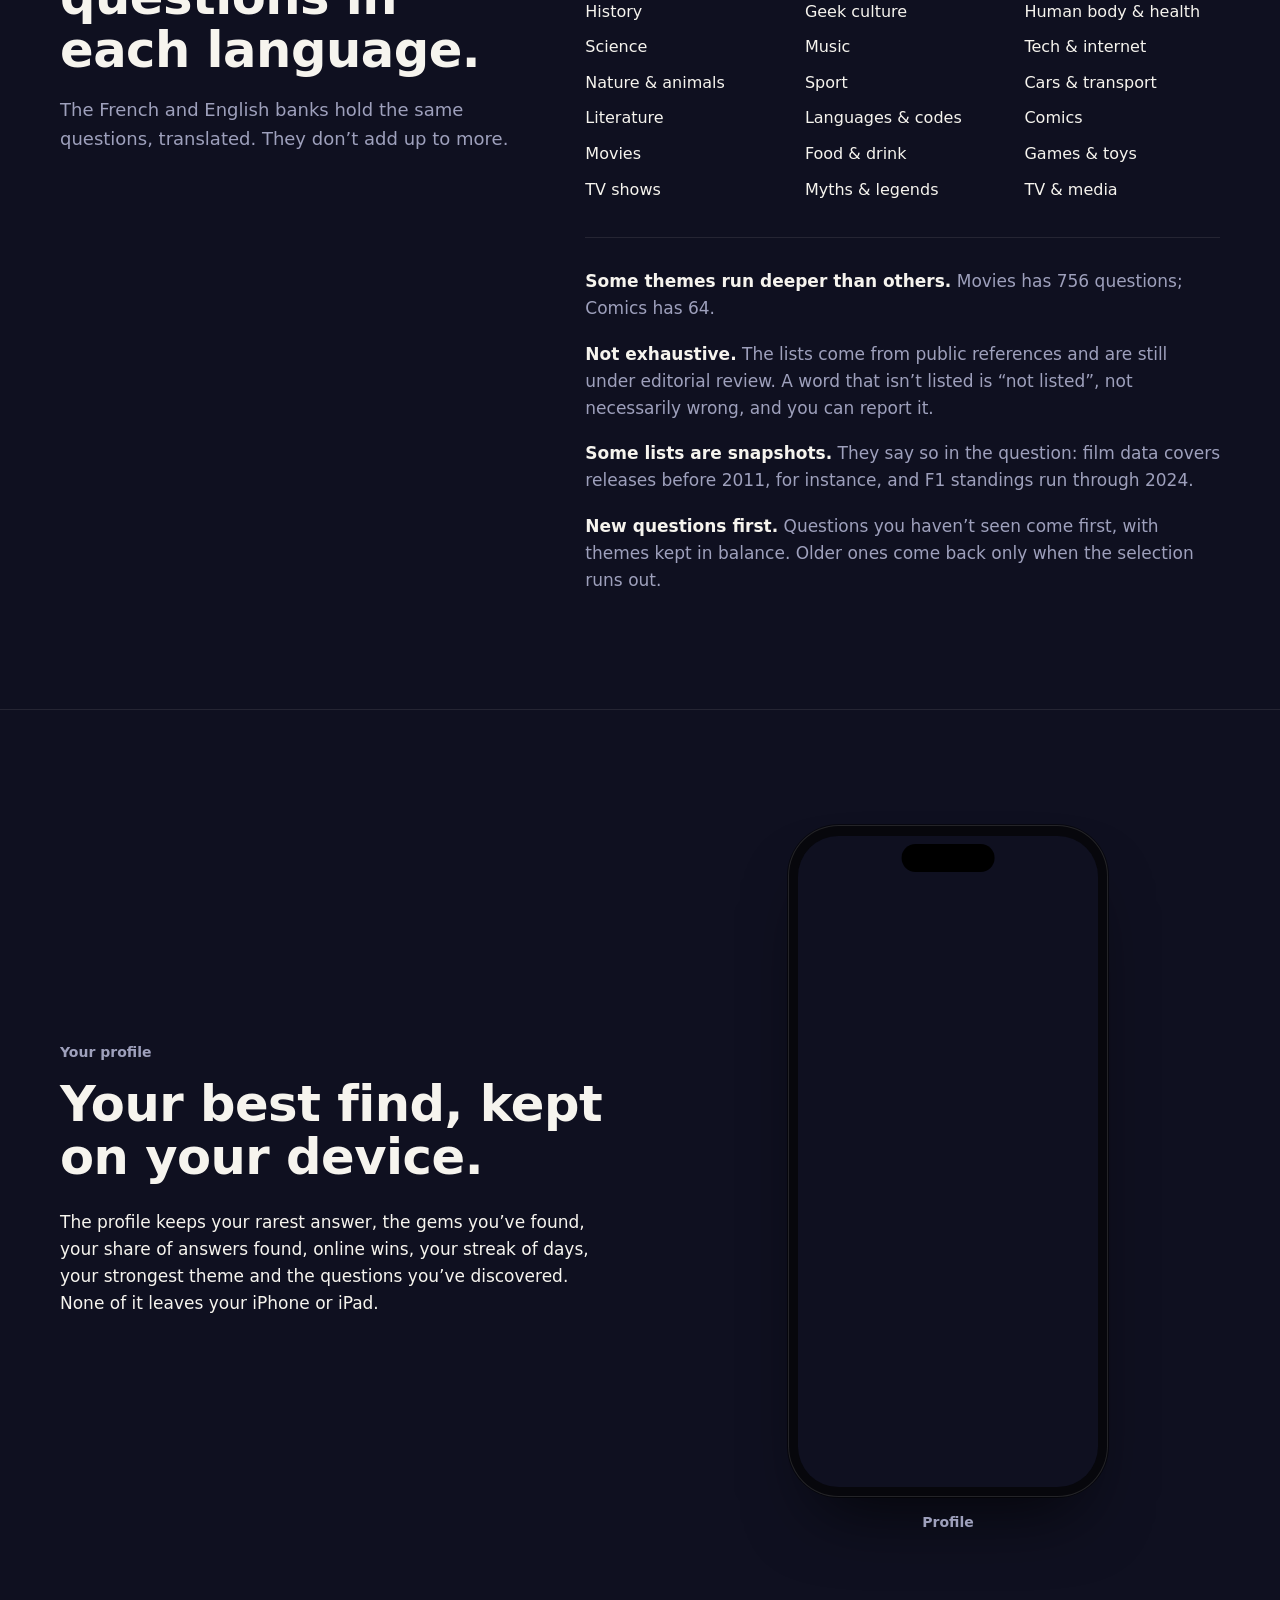
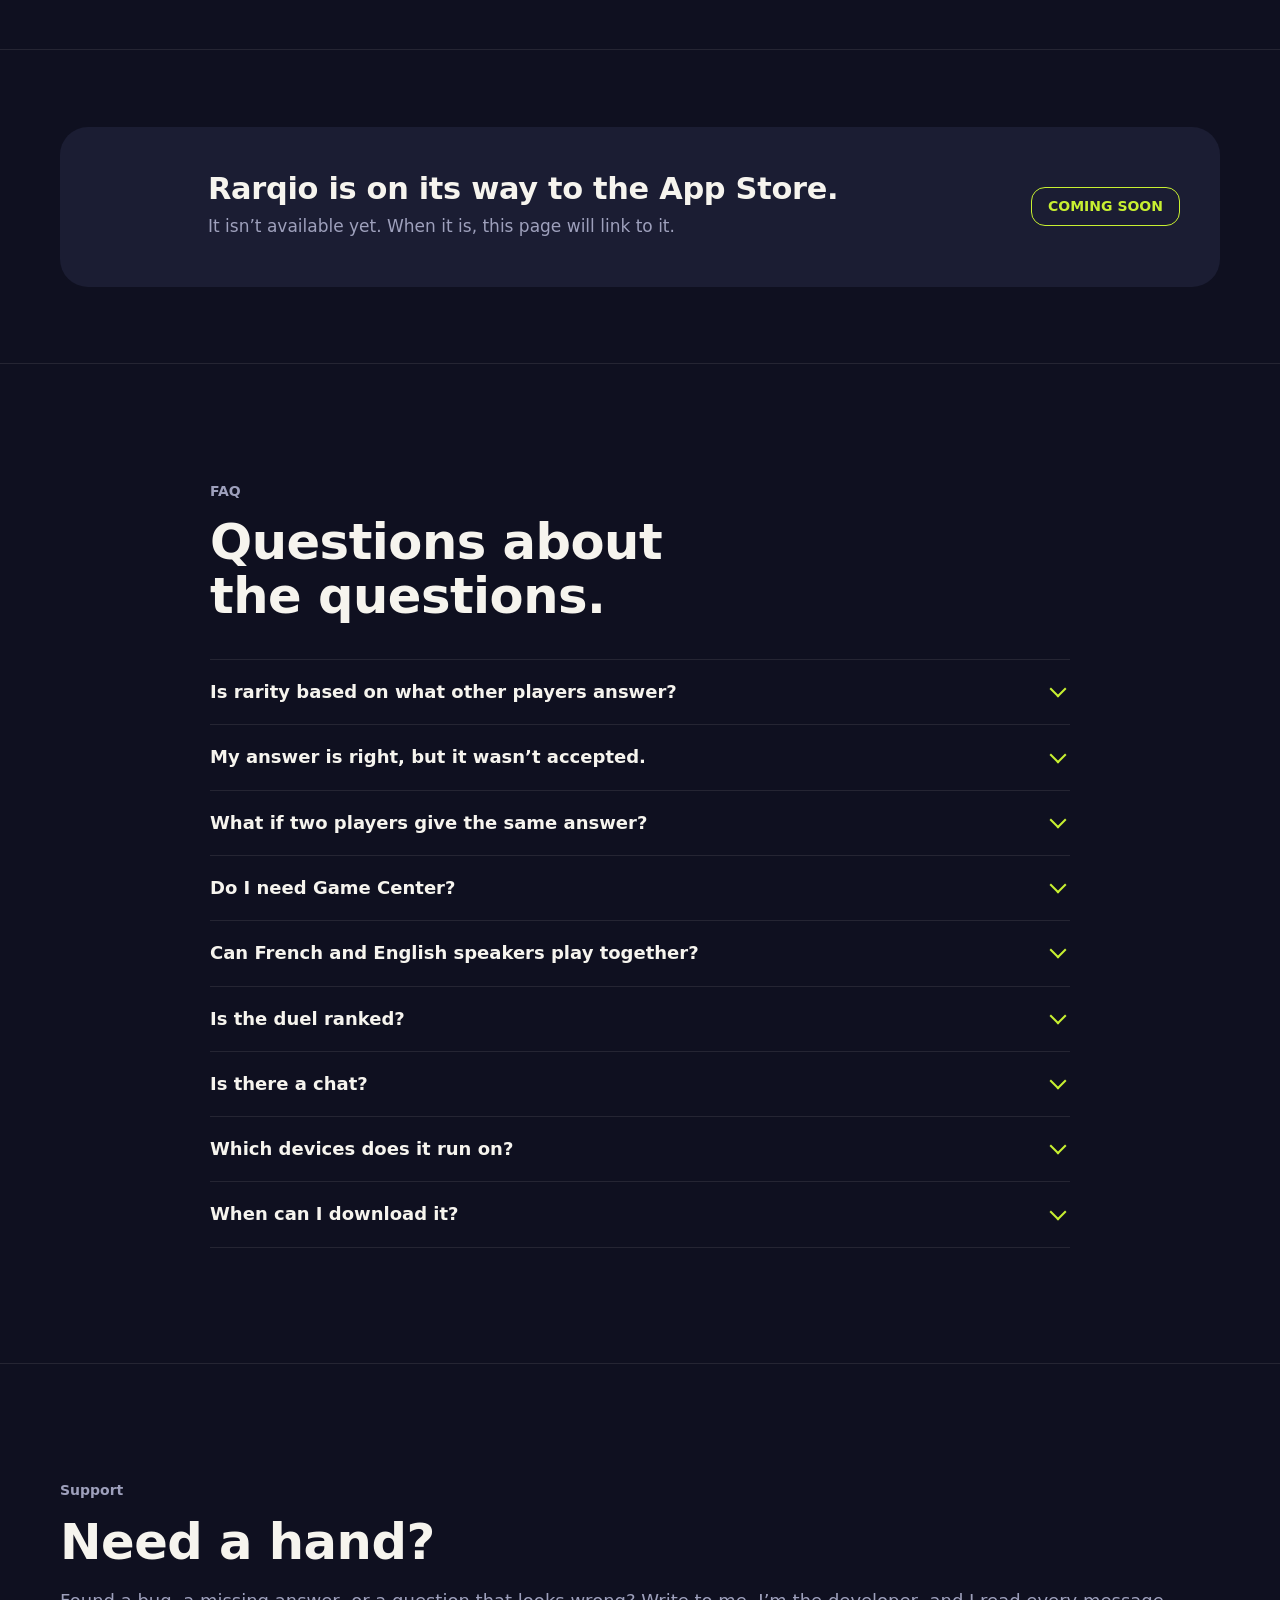
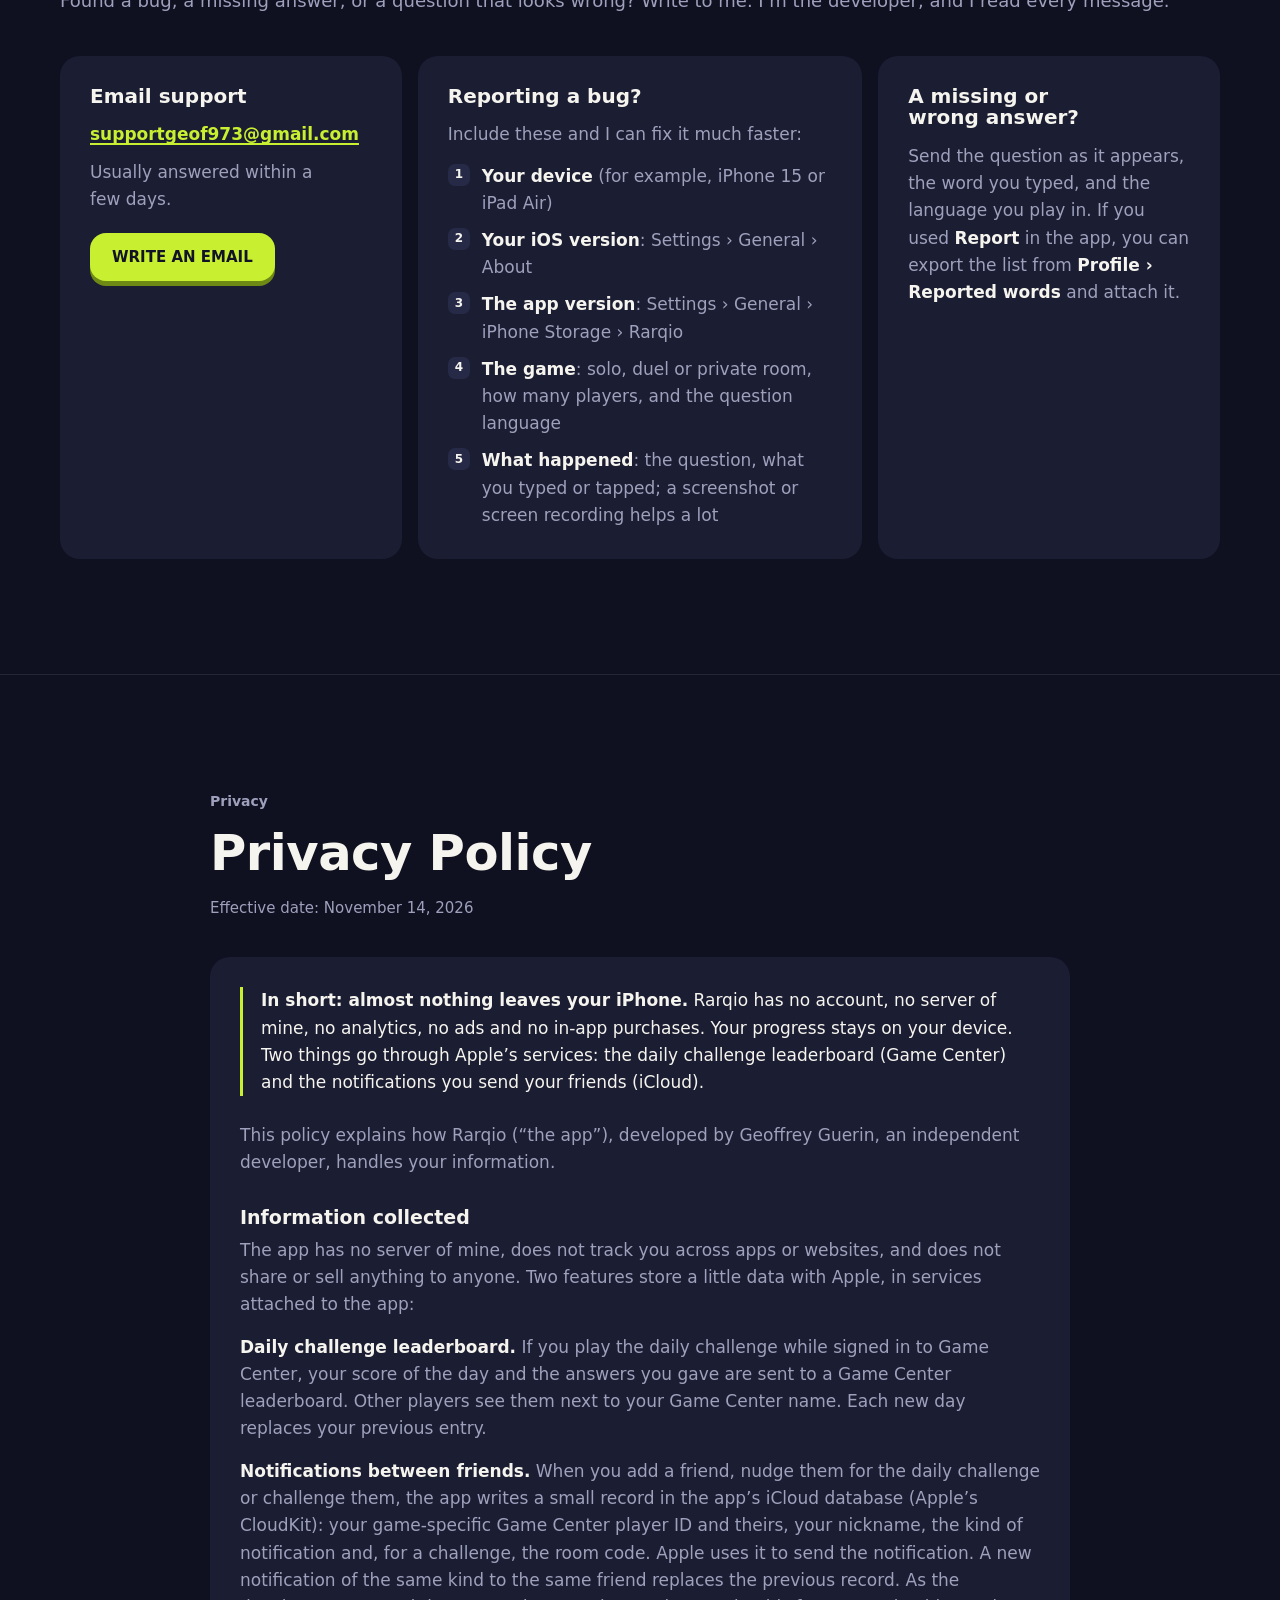
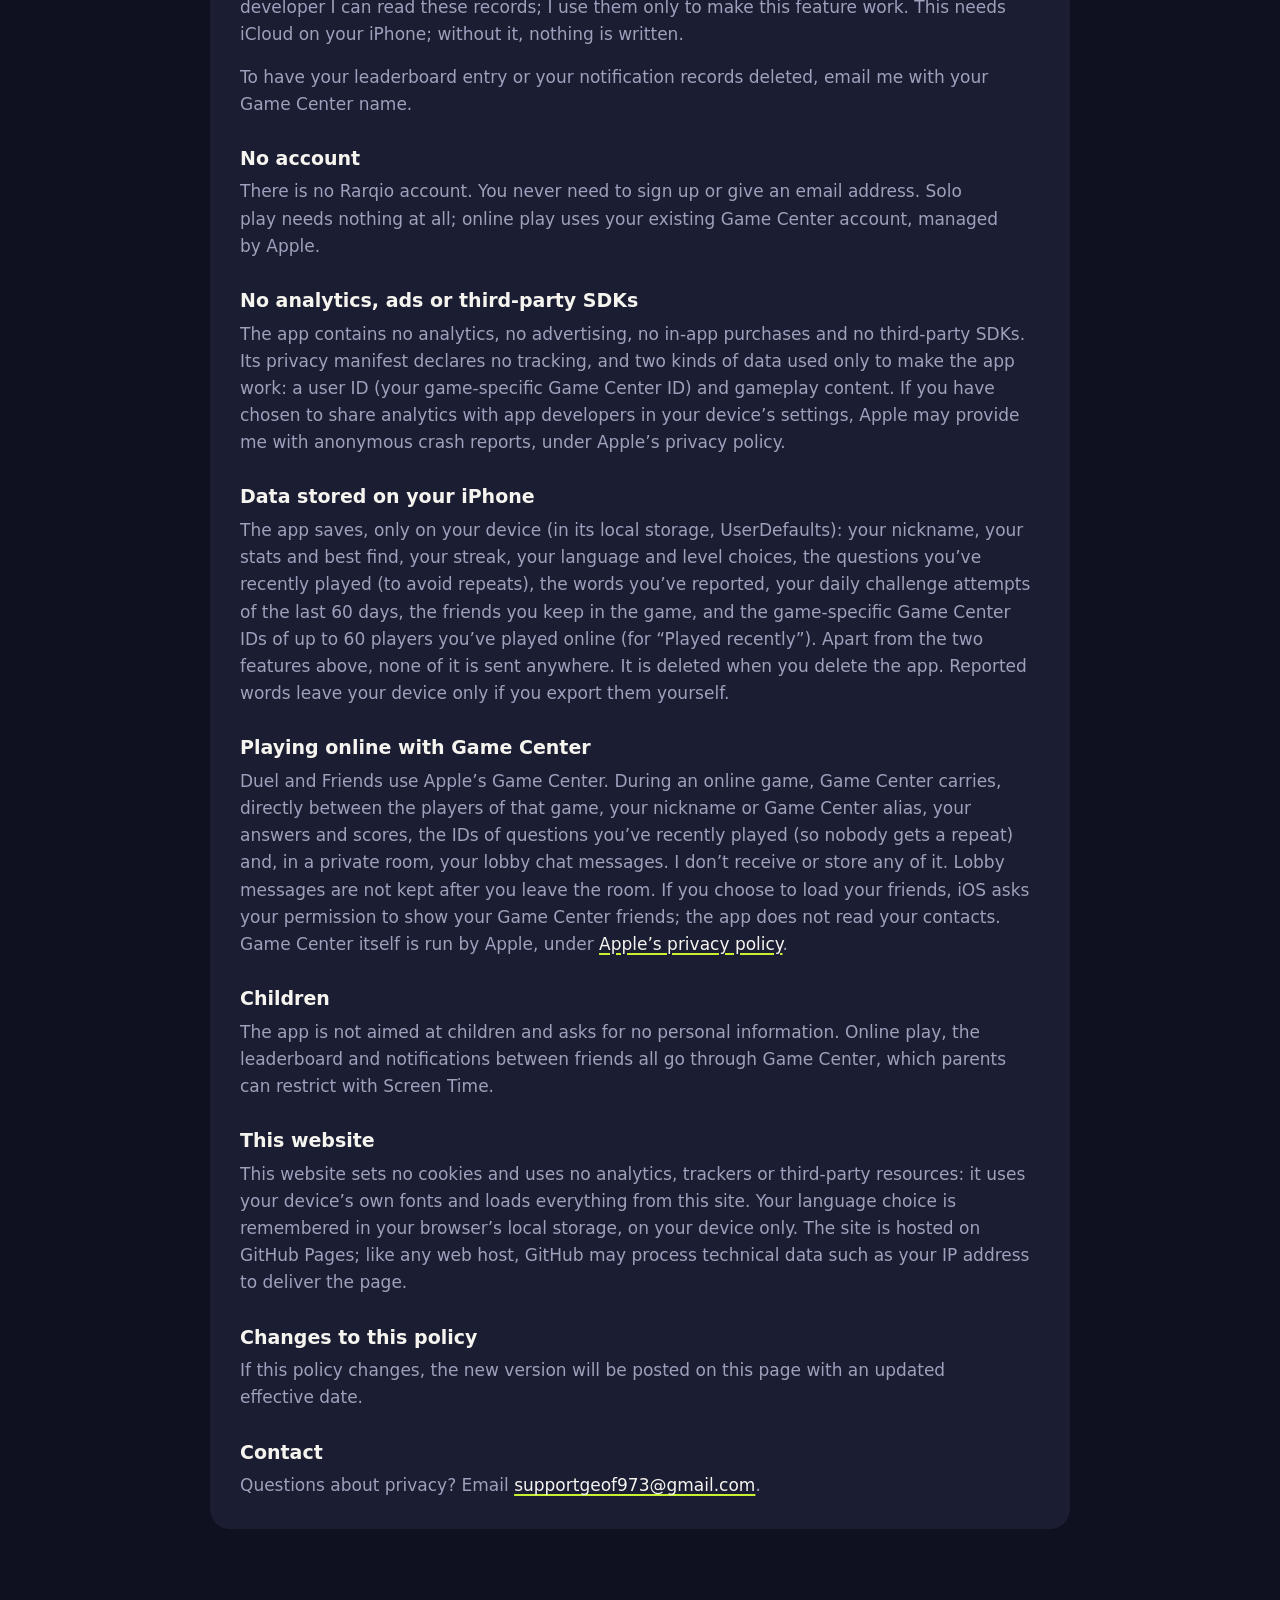
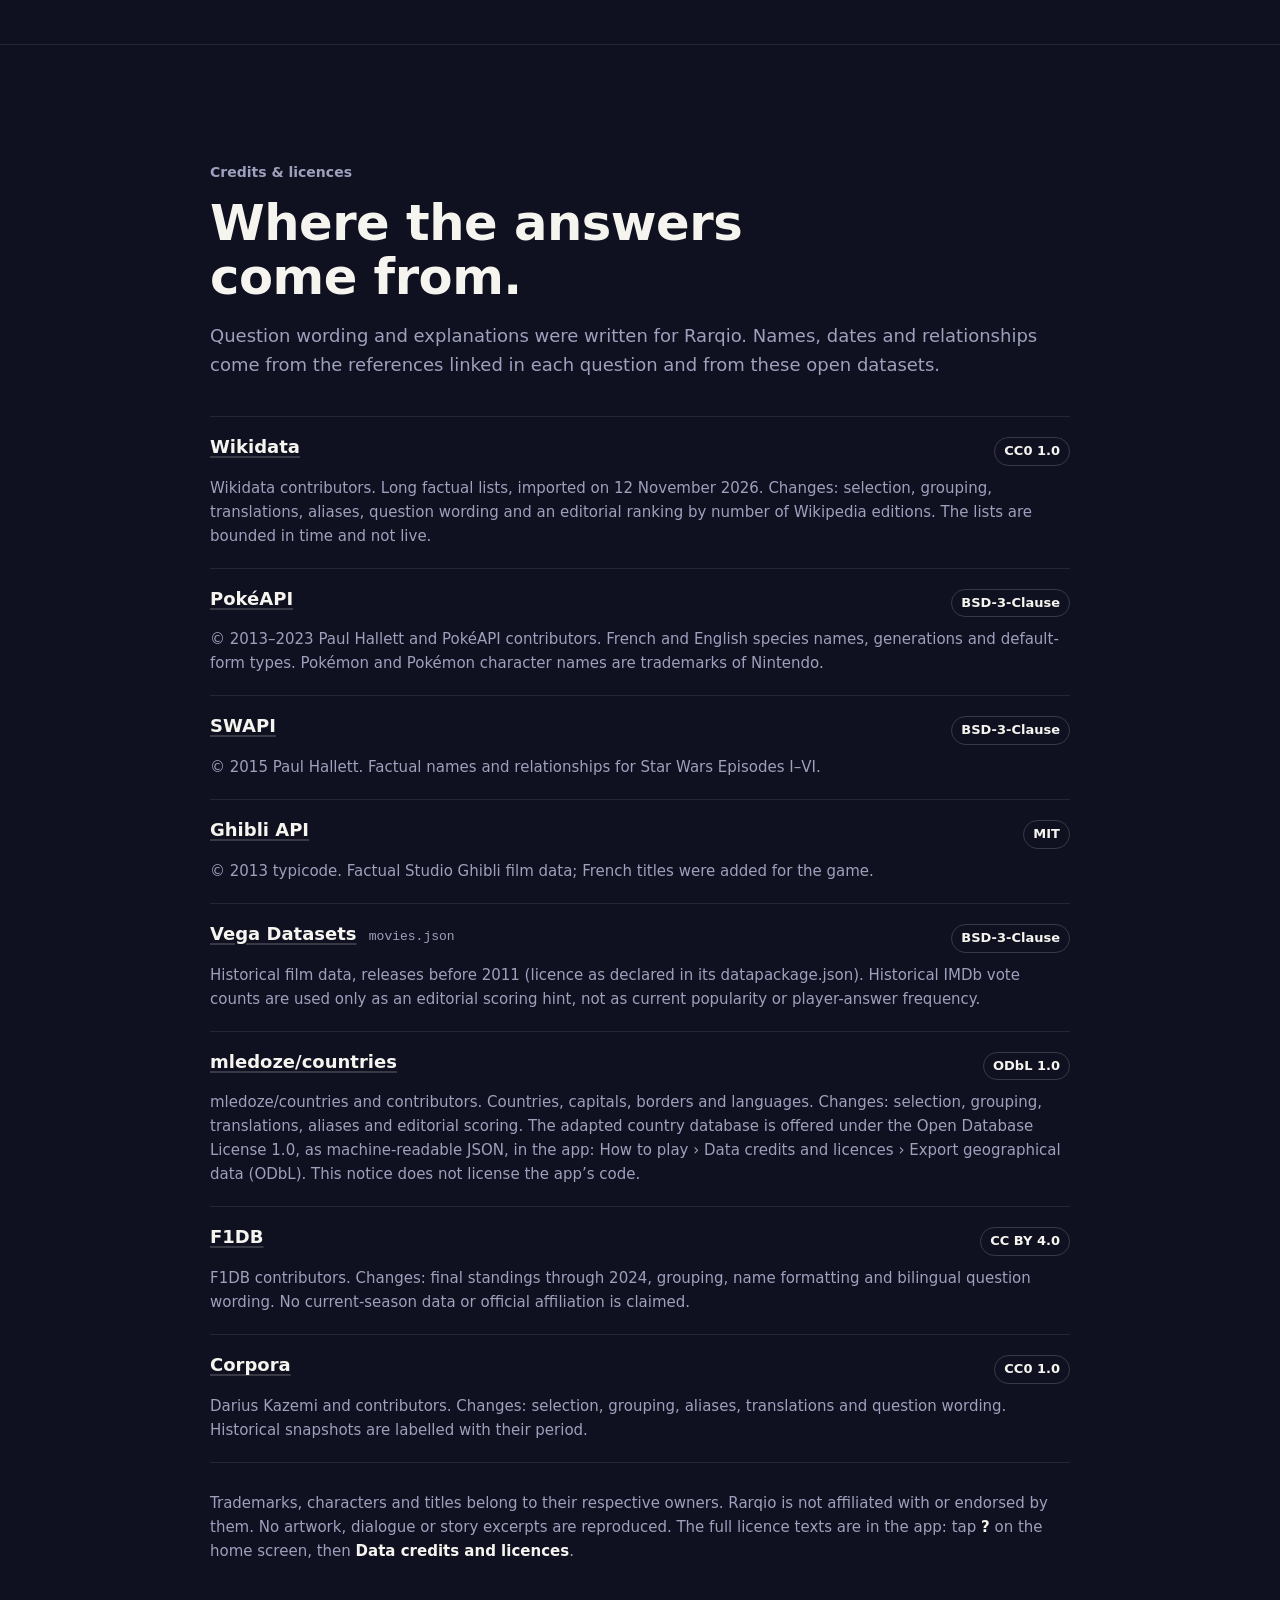
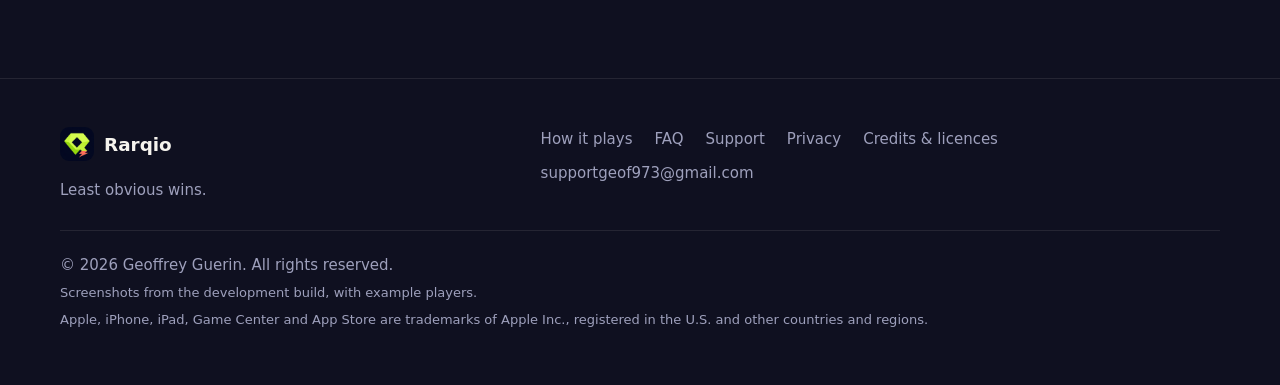
==== commit 483d0bc9: "Privacy policy: daily leaderboard and notifications between friends Not published yet: goes live wit" ====
--- a/index.html
+++ b/index.html
@@ -620,41 +620,47 @@
         <header class="section-head">
           <p class="eyebrow"><span lang="en">Privacy</span><span lang="fr">Confidentialité</span></p>
           <h2 id="privacy-title"><span lang="en">Privacy Policy</span><span lang="fr">Politique de confidentialité</span></h2>
-          <p class="date-chip"><span lang="en">Effective date: November 13, 2026</span><span lang="fr">En vigueur au 13&nbsp;novembre 2026</span></p>
+          <p class="date-chip"><span lang="en">Effective date: November 14, 2026</span><span lang="fr">En vigueur au 14&nbsp;novembre 2026</span></p>
         </header>
 
         <article class="card policy">
           <div class="tldr">
-            <p lang="en"><strong>In short: I collect nothing.</strong> Rarqio has no account, no server, no analytics, no ads and no in-app purchases. Your progress stays on your device. When you play online, Apple’s Game Center carries what the other players in that game need to see, directly between players.</p>
-            <p lang="fr"><strong>En bref&nbsp;: je ne collecte rien.</strong> Rarqio n’a ni compte, ni serveur, ni mesure d’audience, ni pub, ni achat intégré. Votre progression reste sur votre appareil. Quand vous jouez en ligne, Game Center (Apple) transmet ce que les autres joueurs de la partie doivent voir, directement entre joueurs.</p>
+            <p lang="en"><strong>In short: almost nothing leaves your iPhone.</strong> Rarqio has no account, no server of mine, no analytics, no ads and no in-app purchases. Your progress stays on your device. Two things go through Apple’s services: the daily challenge leaderboard (Game Center) and the notifications you send your friends (iCloud).</p>
+            <p lang="fr"><strong>En bref&nbsp;: presque rien ne quitte votre iPhone.</strong> Rarqio n’a ni compte, ni serveur à moi, ni mesure d’audience, ni pub, ni achat intégré. Votre progression reste sur votre appareil. Deux choses passent par les services d’Apple&nbsp;: le classement du défi du jour (Game Center) et les notifications que vous envoyez à vos amis (iCloud).</p>
           </div>
 
           <p lang="en">This policy explains how Rarqio (“the app”), developed by Geoffrey Guerin, an independent developer, handles your information.</p>
           <p lang="fr">Cette politique explique comment Rarqio («&nbsp;l’app&nbsp;»), développée par Geoffrey Guerin, développeur indépendant, traite vos informations.</p>
 
           <h3><span lang="en">Information collected</span><span lang="fr">Données collectées</span></h3>
-          <p lang="en">None. The app does not send any personal data to me or to any server of mine (there isn’t one), does not track you across apps or websites, and does not share or sell anything to anyone.</p>
-          <p lang="fr">Aucune. L’app ne m’envoie aucune donnée personnelle, ni à aucun serveur qui m’appartienne (il n’y en a pas), ne vous suit pas d’une app ou d’un site à l’autre, et ne partage ni ne vend quoi que ce soit à qui que ce soit.</p>
+          <p lang="en">The app has no server of mine, does not track you across apps or websites, and does not share or sell anything to anyone. Two features store a little data with Apple, in services attached to the app:</p>
+          <p lang="fr">L’app n’a aucun serveur à moi, ne vous suit pas d’une app ou d’un site à l’autre, et ne partage ni ne vend quoi que ce soit à qui que ce soit. Deux fonctions enregistrent un peu de données chez Apple, dans des services rattachés à l’app&nbsp;:</p>
+          <p lang="en"><strong>Daily challenge leaderboard.</strong> If you play the daily challenge while signed in to Game Center, your score of the day and the answers you gave are sent to a Game Center leaderboard. Other players see them next to your Game Center name. Each new day replaces your previous entry.</p>
+          <p lang="fr"><strong>Classement du défi du jour.</strong> Si vous jouez le défi du jour en étant connecté à Game Center, votre score du jour et les réponses que vous avez données sont envoyés à un classement Game Center. Les autres joueurs les voient à côté de votre nom Game Center. Chaque nouveau jour remplace votre ligne précédente.</p>
+          <p lang="en"><strong>Notifications between friends.</strong> When you add a friend, nudge them for the daily challenge or challenge them, the app writes a small record in the app’s iCloud database (Apple’s CloudKit): your game-specific Game Center player ID and theirs, your nickname, the kind of notification and, for a challenge, the room code. Apple uses it to send the notification. A new notification of the same kind to the same friend replaces the previous record. As the developer I can read these records; I use them only to make this feature work. This needs iCloud on your iPhone; without it, nothing is written.</p>
+          <p lang="fr"><strong>Notifications entre amis.</strong> Quand vous ajoutez un ami, le relancez pour le défi du jour ou le défiez, l’app écrit un petit enregistrement dans la base iCloud de l’app (CloudKit, d’Apple)&nbsp;: votre identifiant de joueur Game Center propre au jeu et le sien, votre pseudo, le type de notification et, pour un défi, le code du salon. Apple s’en sert pour envoyer la notification. Une nouvelle notification du même type au même ami remplace l’enregistrement précédent. En tant que développeur, je peux lire ces enregistrements&nbsp;; je ne m’en sers que pour faire fonctionner cette fonction. Elle demande iCloud sur votre iPhone&nbsp;; sans iCloud, rien n’est écrit.</p>
+          <p lang="en">To have your leaderboard entry or your notification records deleted, email me with your Game Center name.</p>
+          <p lang="fr">Pour faire supprimer votre ligne du classement ou vos enregistrements de notification, écrivez-moi en indiquant votre nom Game Center.</p>
 
           <h3><span lang="en">No account</span><span lang="fr">Pas de compte</span></h3>
           <p lang="en">There is no Rarqio account. You never need to sign up or give an email address. Solo play needs nothing at all; online play uses your existing Game Center account, managed by Apple.</p>
           <p lang="fr">Il n’existe pas de compte Rarqio. Vous n’avez jamais besoin de vous inscrire ni de donner une adresse e-mail. Le solo ne demande rien&nbsp;; le jeu en ligne utilise votre compte Game Center existant, géré par Apple.</p>
 
           <h3><span lang="en">No analytics, ads or third-party SDKs</span><span lang="fr">Ni mesure d’audience, ni pub, ni SDK tiers</span></h3>
-          <p lang="en">The app contains no analytics, no advertising, no in-app purchases and no third-party SDKs. Its privacy manifest declares no data collection and no tracking. If you have chosen to share analytics with app developers in your device’s settings, Apple may provide me with anonymous crash reports, under Apple’s privacy policy.</p>
-          <p lang="fr">L’app ne contient aucun outil de mesure d’audience, aucune publicité, aucun achat intégré et aucun SDK tiers. Son manifeste de confidentialité ne déclare aucune collecte de données ni aucun pistage. Si vous avez choisi de partager les analyses avec les développeurs dans les réglages de votre appareil, Apple peut me transmettre des rapports de plantage anonymes, selon sa propre politique de confidentialité.</p>
+          <p lang="en">The app contains no analytics, no advertising, no in-app purchases and no third-party SDKs. Its privacy manifest declares no tracking, and two kinds of data used only to make the app work: a user ID (your game-specific Game Center ID) and gameplay content. If you have chosen to share analytics with app developers in your device’s settings, Apple may provide me with anonymous crash reports, under Apple’s privacy policy.</p>
+          <p lang="fr">L’app ne contient aucun outil de mesure d’audience, aucune publicité, aucun achat intégré et aucun SDK tiers. Son manifeste de confidentialité ne déclare aucun pistage, et deux types de données servant uniquement au fonctionnement de l’app&nbsp;: un identifiant d’utilisateur (votre identifiant Game Center propre au jeu) et du contenu de jeu. Si vous avez choisi de partager les analyses avec les développeurs dans les réglages de votre appareil, Apple peut me transmettre des rapports de plantage anonymes, selon sa propre politique de confidentialité.</p>
 
           <h3><span lang="en">Data stored on your iPhone</span><span lang="fr">Données stockées sur votre iPhone</span></h3>
-          <p lang="en">The app saves, only on your device (in its local storage, UserDefaults): your nickname, your stats and best find, your streak, your language and level choices, the questions you’ve recently played (to avoid repeats), the words you’ve reported, and the game-specific Game Center IDs of up to 60 players you’ve played online (for “Played recently”). None of it is sent to me. It is deleted when you delete the app. Reported words leave your device only if you export them yourself.</p>
-          <p lang="fr">L’app enregistre, uniquement sur votre appareil (dans son stockage local, UserDefaults)&nbsp;: votre pseudo, vos statistiques et votre plus belle trouvaille, votre série, vos choix de langue et de niveau, les questions jouées récemment (pour éviter les répétitions), les mots que vous avez signalés, et les identifiants Game Center propres au jeu d’au plus 60 joueurs croisés en ligne (pour «&nbsp;Joué récemment&nbsp;»). Rien de tout cela ne m’est envoyé. Tout est effacé quand vous supprimez l’app. Les mots signalés ne quittent votre appareil que si vous les exportez vous-même.</p>
+          <p lang="en">The app saves, only on your device (in its local storage, UserDefaults): your nickname, your stats and best find, your streak, your language and level choices, the questions you’ve recently played (to avoid repeats), the words you’ve reported, your daily challenge attempts of the last 60 days, the friends you keep in the game, and the game-specific Game Center IDs of up to 60 players you’ve played online (for “Played recently”). Apart from the two features above, none of it is sent anywhere. It is deleted when you delete the app. Reported words leave your device only if you export them yourself.</p>
+          <p lang="fr">L’app enregistre, uniquement sur votre appareil (dans son stockage local, UserDefaults)&nbsp;: votre pseudo, vos statistiques et votre plus belle trouvaille, votre série, vos choix de langue et de niveau, les questions jouées récemment (pour éviter les répétitions), les mots que vous avez signalés, vos défis du jour des 60 derniers jours, les amis que vous gardez dans le jeu, et les identifiants Game Center propres au jeu d’au plus 60 joueurs croisés en ligne (pour «&nbsp;Joué récemment&nbsp;»). En dehors des deux fonctions ci-dessus, rien de tout cela n’est envoyé nulle part. Tout est effacé quand vous supprimez l’app. Les mots signalés ne quittent votre appareil que si vous les exportez vous-même.</p>
 
           <h3><span lang="en">Playing online with Game Center</span><span lang="fr">Jouer en ligne avec Game Center</span></h3>
           <p lang="en">Duel and Friends use Apple’s Game Center. During an online game, Game Center carries, directly between the players of that game, your nickname or Game Center alias, your answers and scores, the IDs of questions you’ve recently played (so nobody gets a repeat) and, in a private room, your lobby chat messages. I don’t receive or store any of it. Lobby messages are not kept after you leave the room. If you choose to load your friends, iOS asks your permission to show your Game Center friends; the app does not read your contacts. Game Center itself is run by Apple, under <a href="https://www.apple.com/legal/privacy/">Apple’s privacy policy</a>.</p>
           <p lang="fr">Duel et Amis utilisent Game Center, le service d’Apple. Pendant une partie en ligne, Game Center transmet, directement entre les joueurs de cette partie, votre pseudo ou votre alias Game Center, vos réponses et vos scores, les identifiants des questions jouées récemment (pour éviter les répétitions) et, dans un salon privé, vos messages de discussion. Je ne reçois ni ne conserve rien de tout cela. Les messages du salon ne sont pas gardés après votre départ. Si vous choisissez de charger vos amis, iOS vous demande l’autorisation d’afficher vos amis Game Center&nbsp;; l’app ne lit pas vos contacts. Game Center est géré par Apple, selon <a href="https://www.apple.com/fr/legal/privacy/">la politique de confidentialité d’Apple</a>.</p>
 
           <h3><span lang="en">Children</span><span lang="fr">Enfants</span></h3>
-          <p lang="en">Because the app collects no data at all, it collects no data from children. Online play goes through Game Center, which parents can restrict with Screen Time.</p>
-          <p lang="fr">Comme l’app ne collecte aucune donnée, elle n’en collecte aucune auprès des enfants. Le jeu en ligne passe par Game Center, que les parents peuvent restreindre avec Temps d’écran.</p>
+          <p lang="en">The app is not aimed at children and asks for no personal information. Online play, the leaderboard and notifications between friends all go through Game Center, which parents can restrict with Screen Time.</p>
+          <p lang="fr">L’app ne s’adresse pas spécialement aux enfants et ne demande aucune information personnelle. Le jeu en ligne, le classement et les notifications entre amis passent tous par Game Center, que les parents peuvent restreindre avec Temps d’écran.</p>
 
           <h3><span lang="en">This website</span><span lang="fr">Ce site</span></h3>
           <p lang="en">This website sets no cookies and uses no analytics, trackers or third-party resources: it uses your device’s own fonts and loads everything from this site. Your language choice is remembered in your browser’s local storage, on your device only. The site is hosted on GitHub Pages; like any web host, GitHub may process technical data such as your IP address to deliver the page.</p>
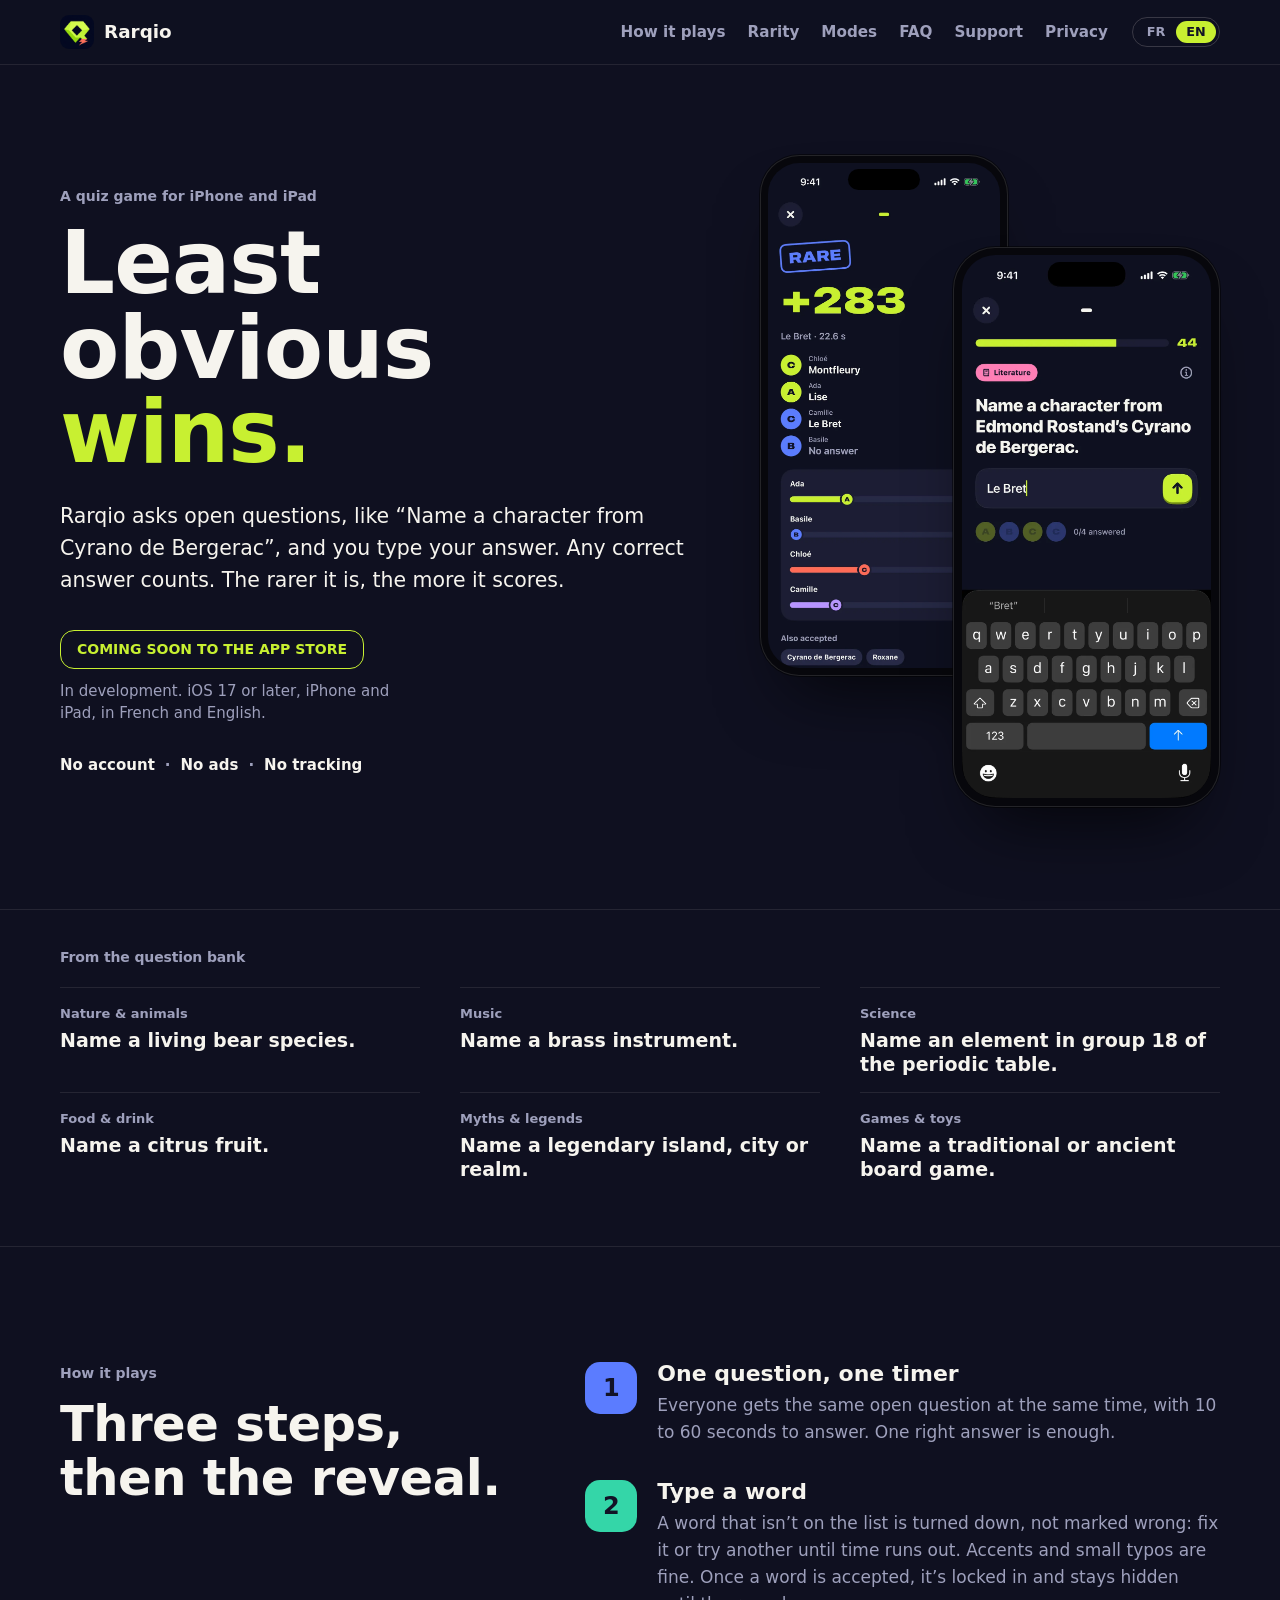
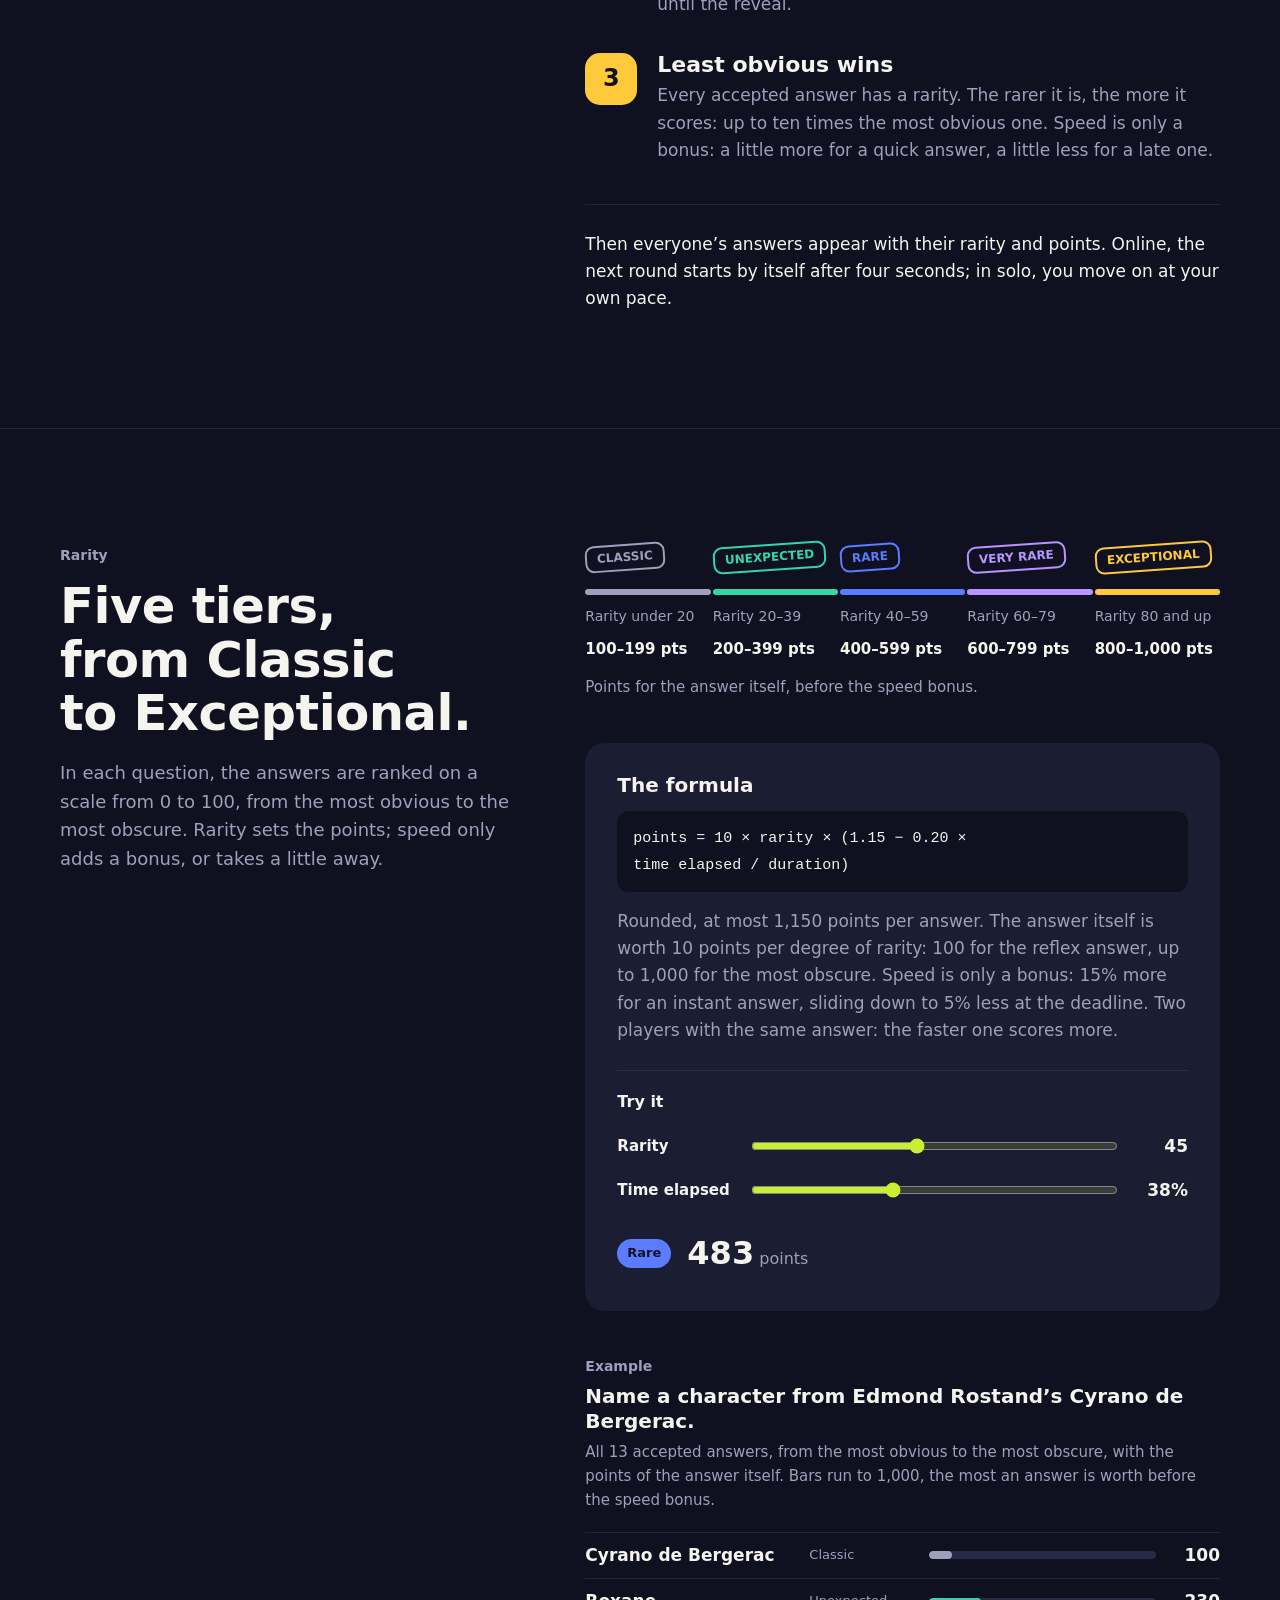
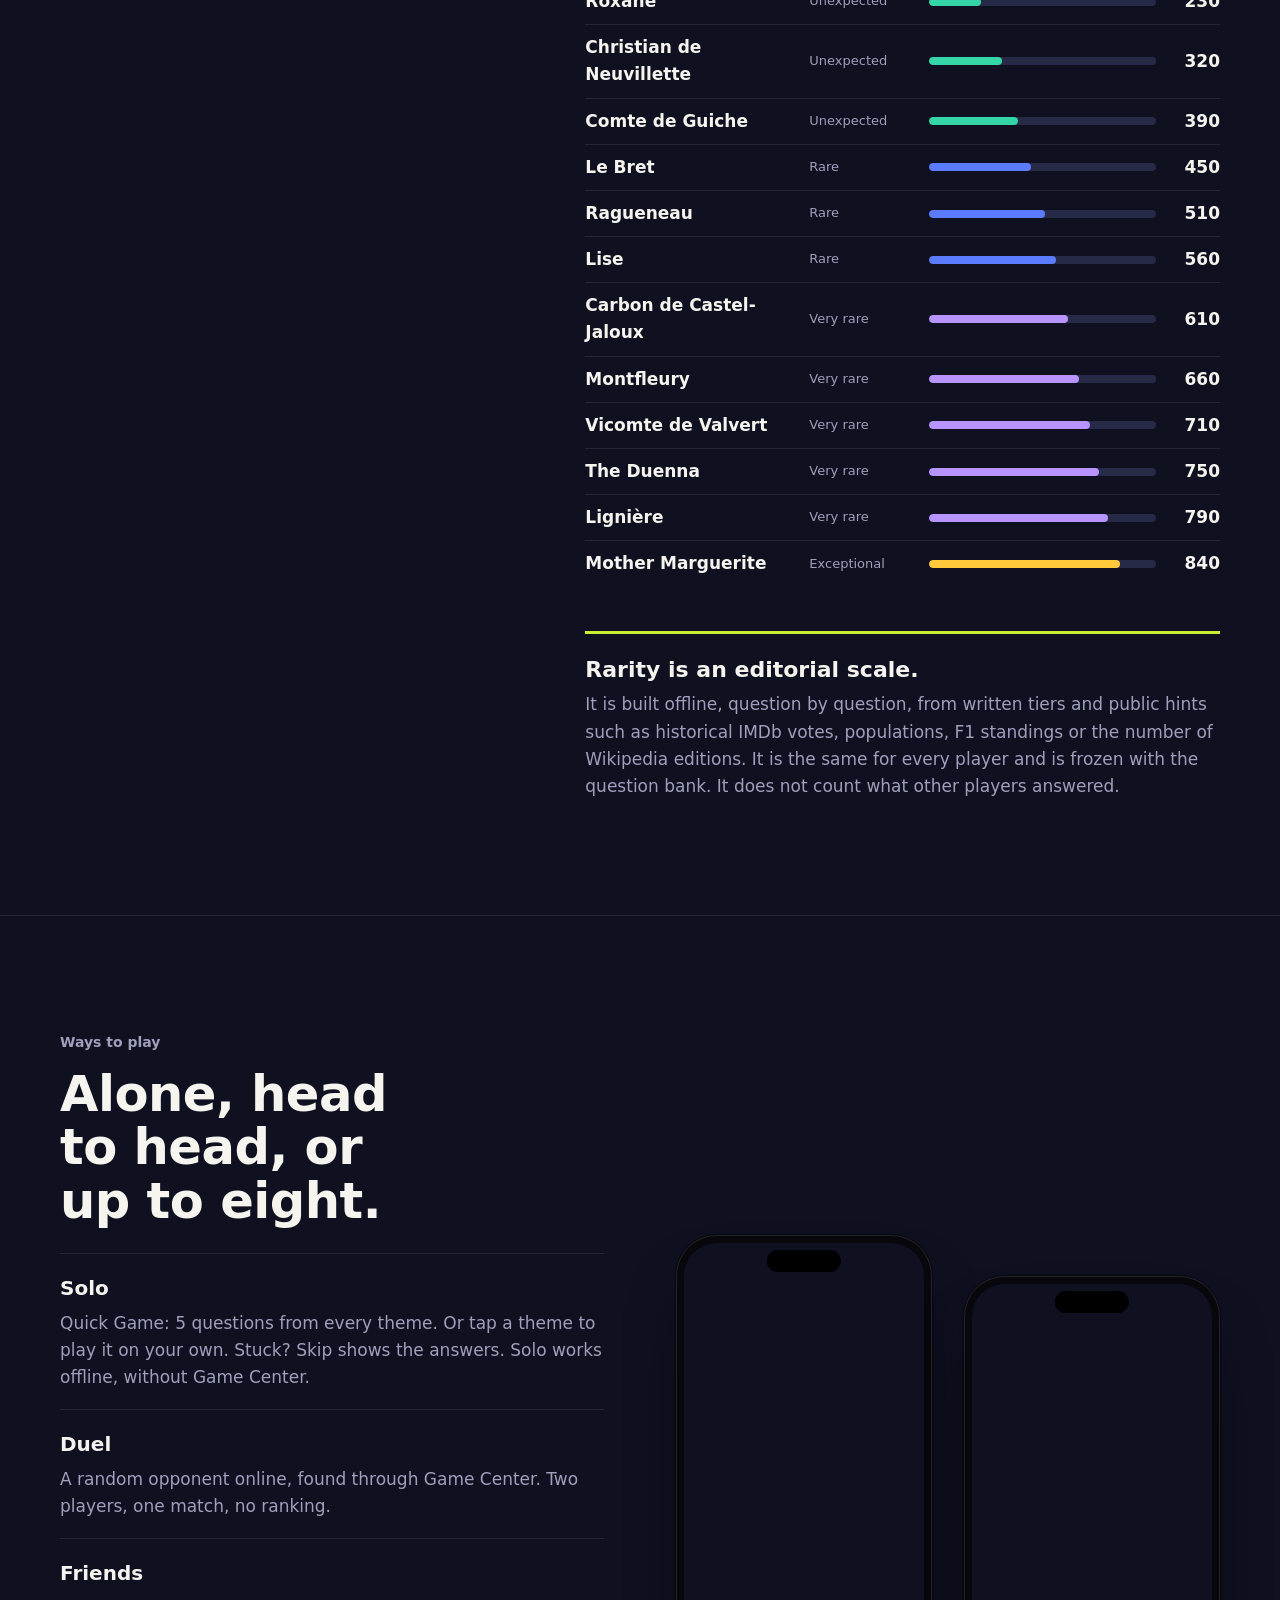
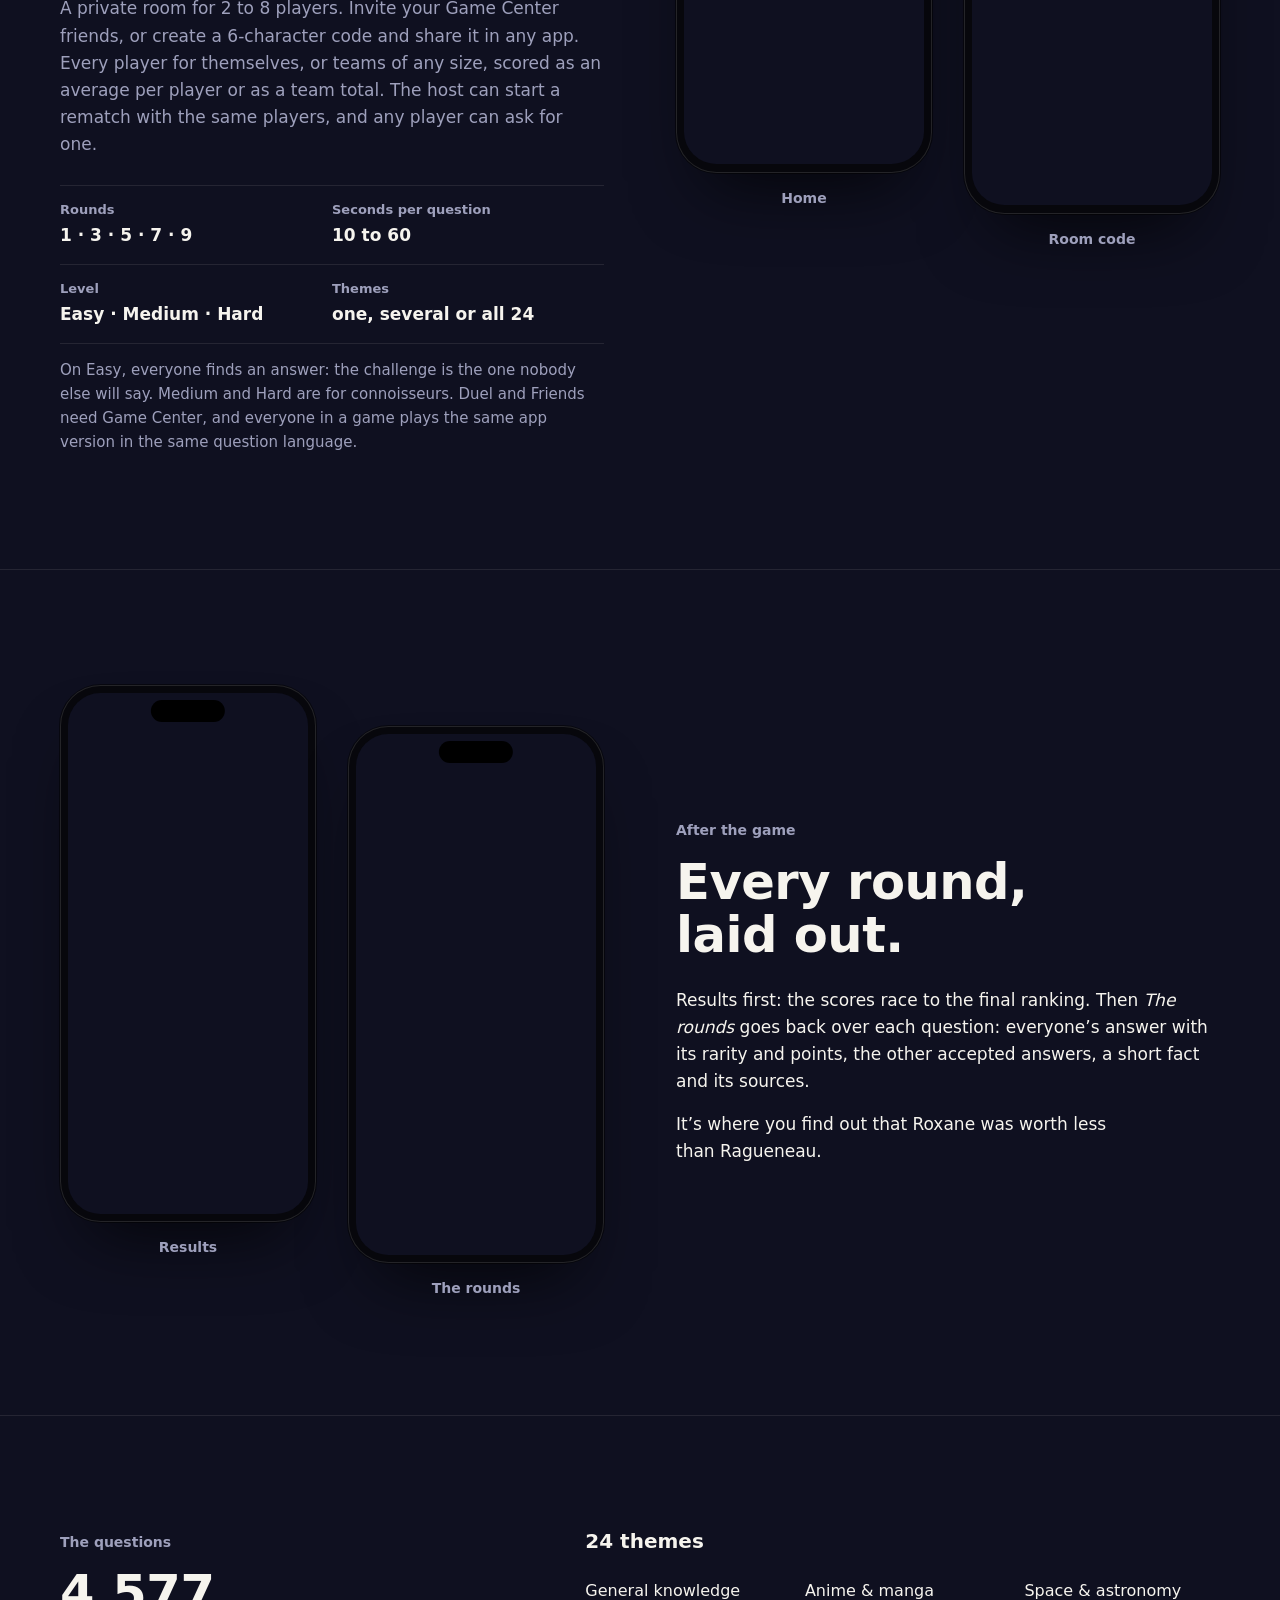
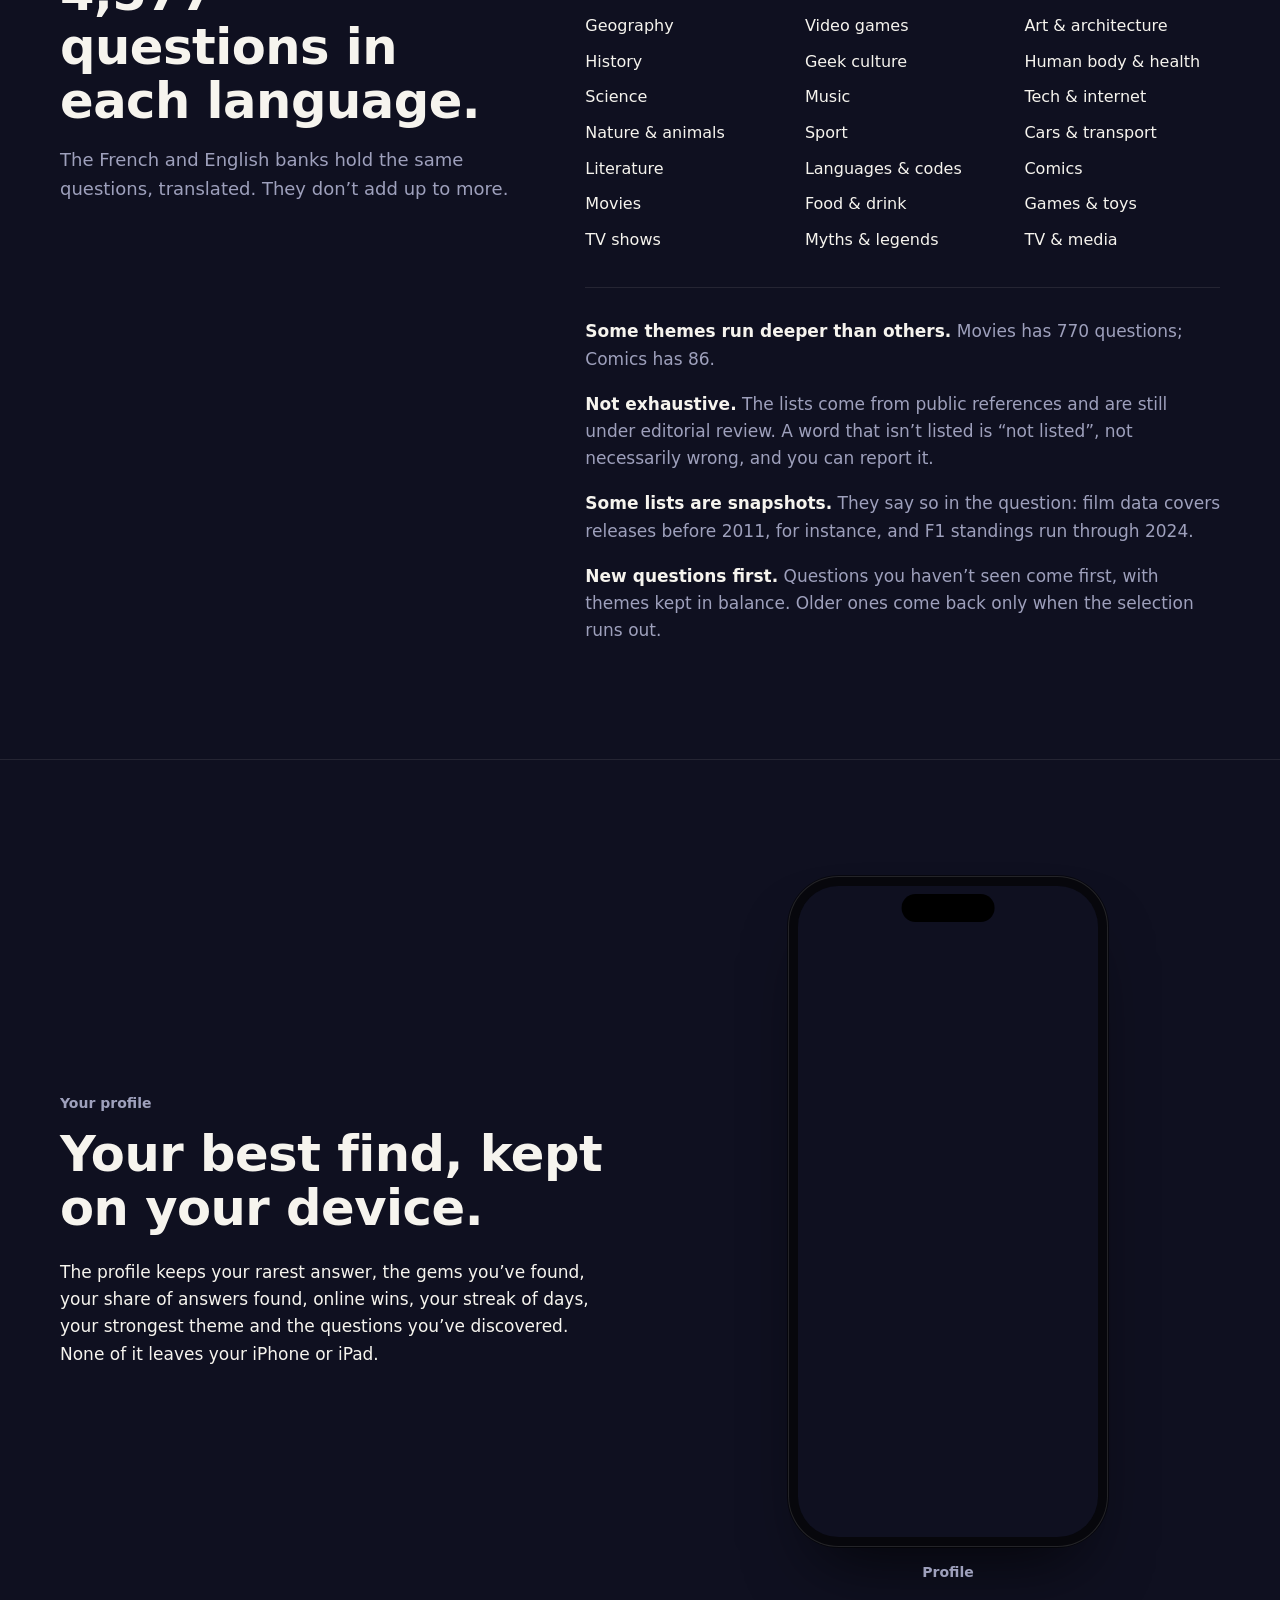
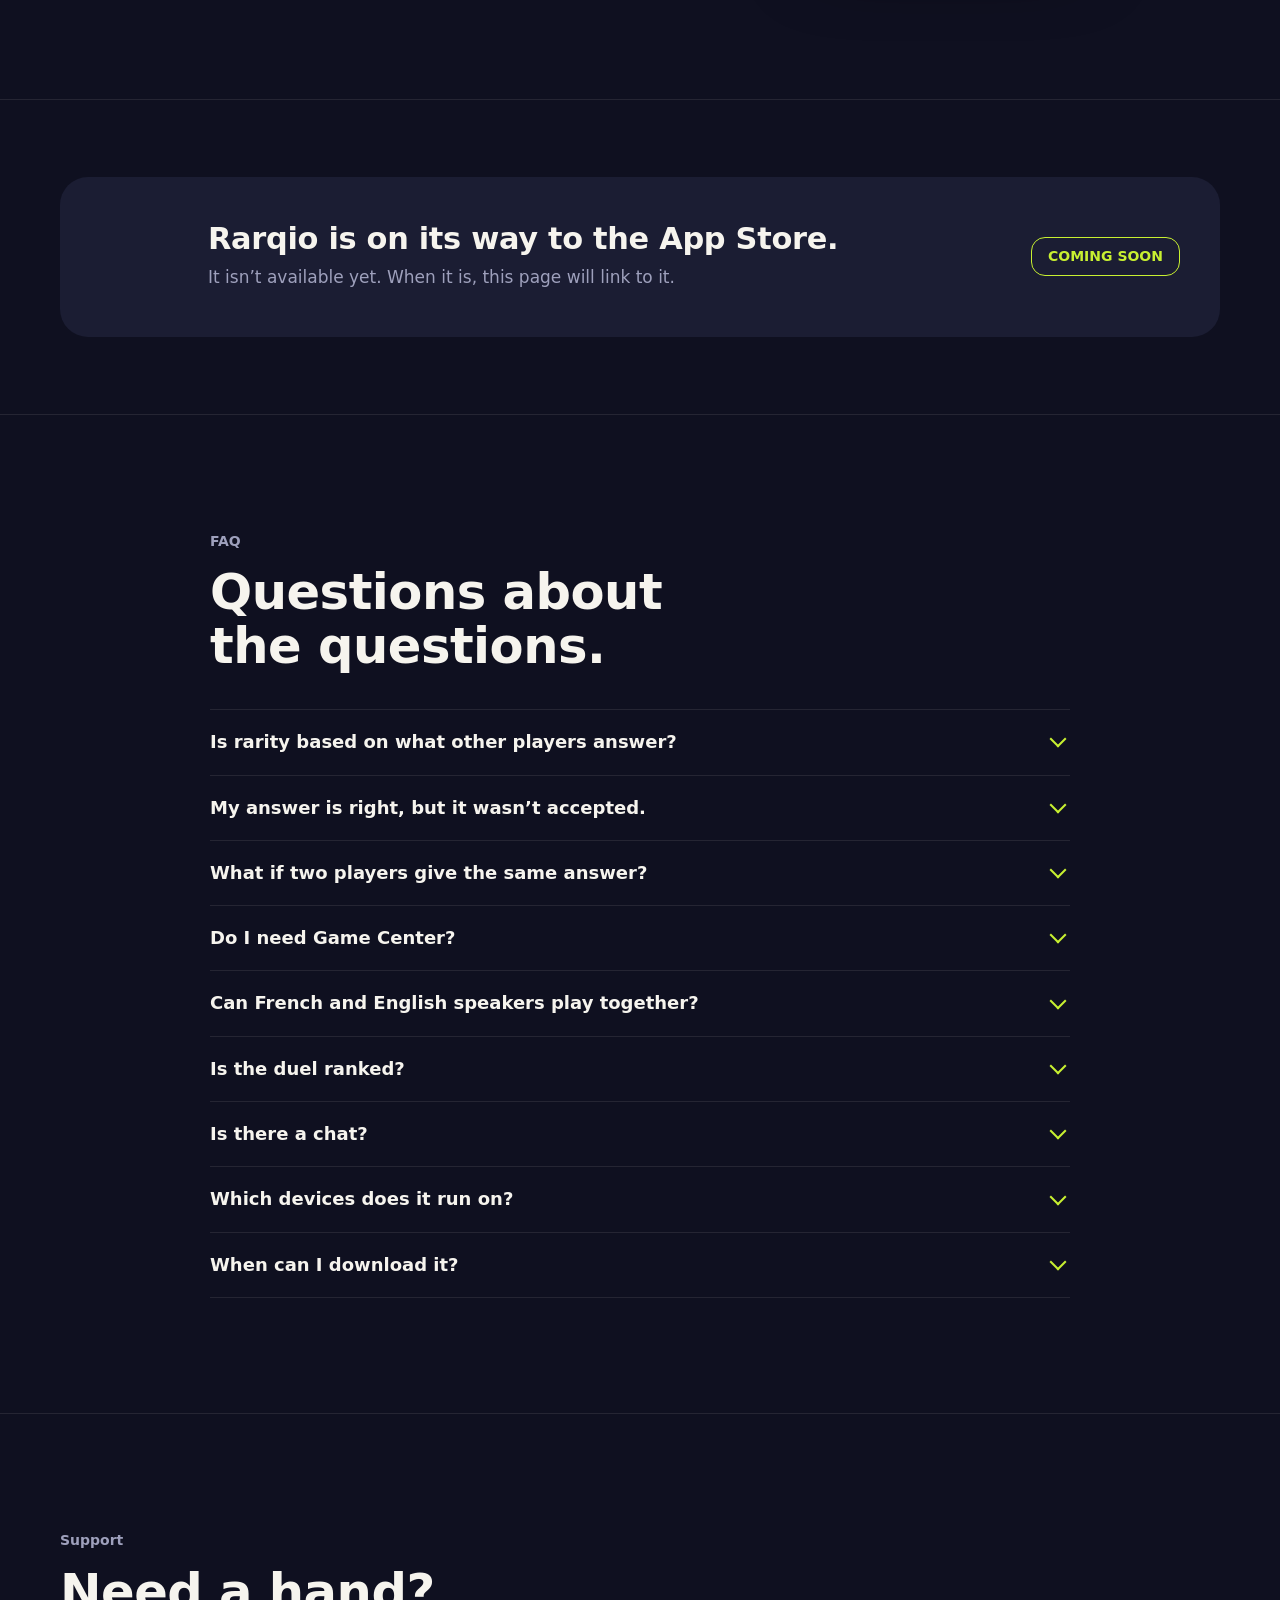
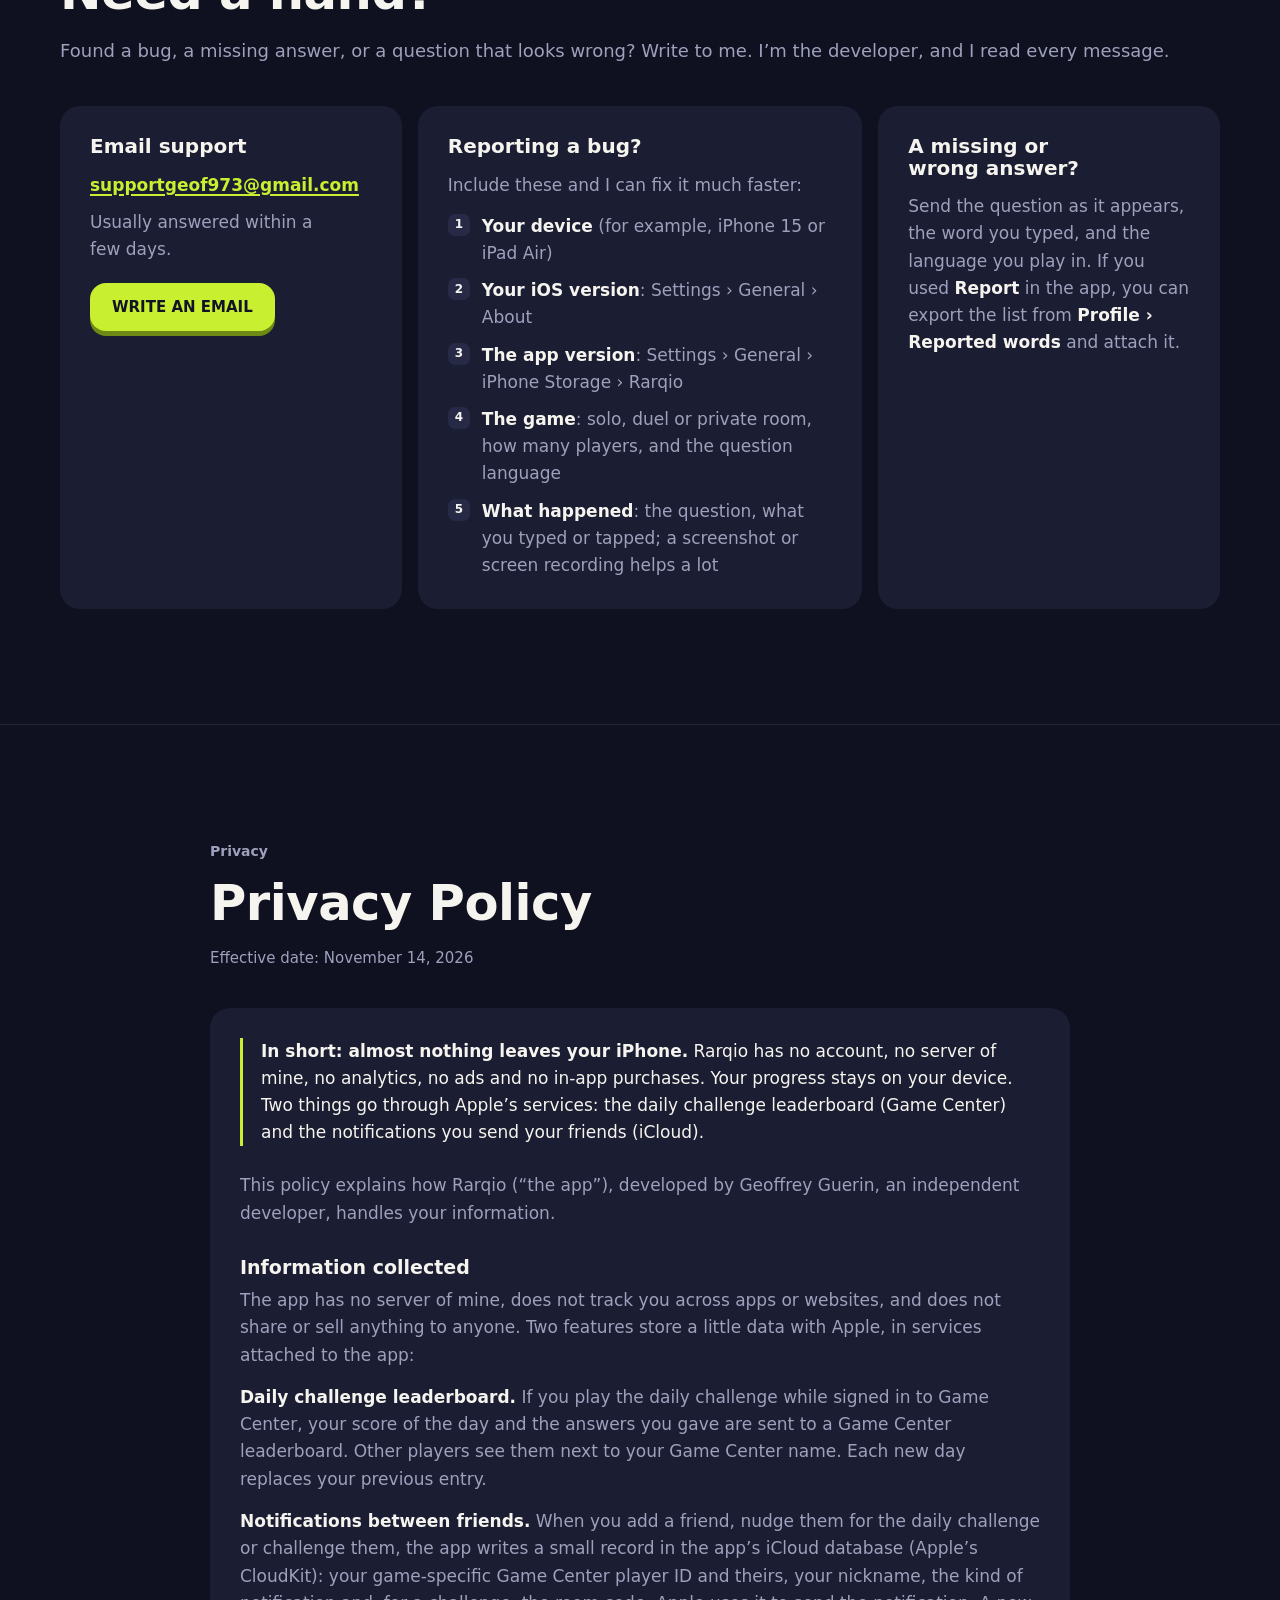
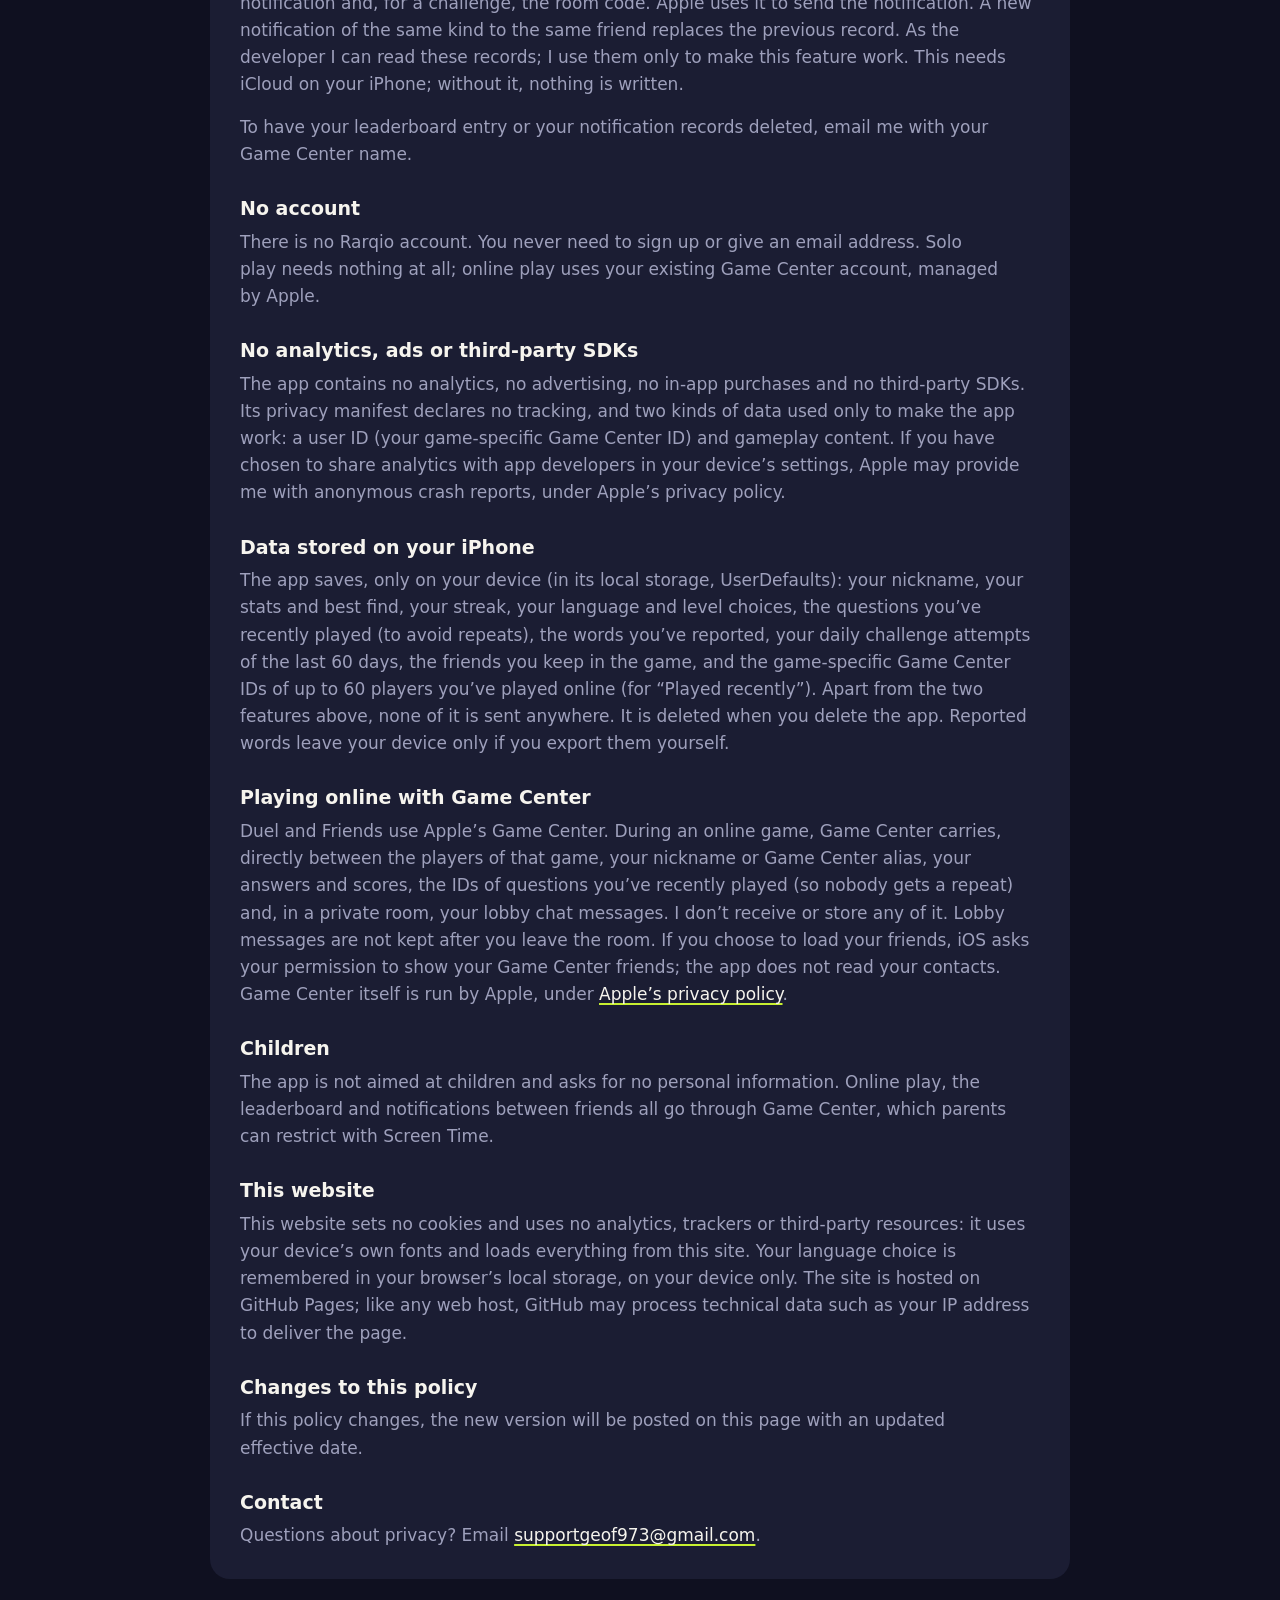
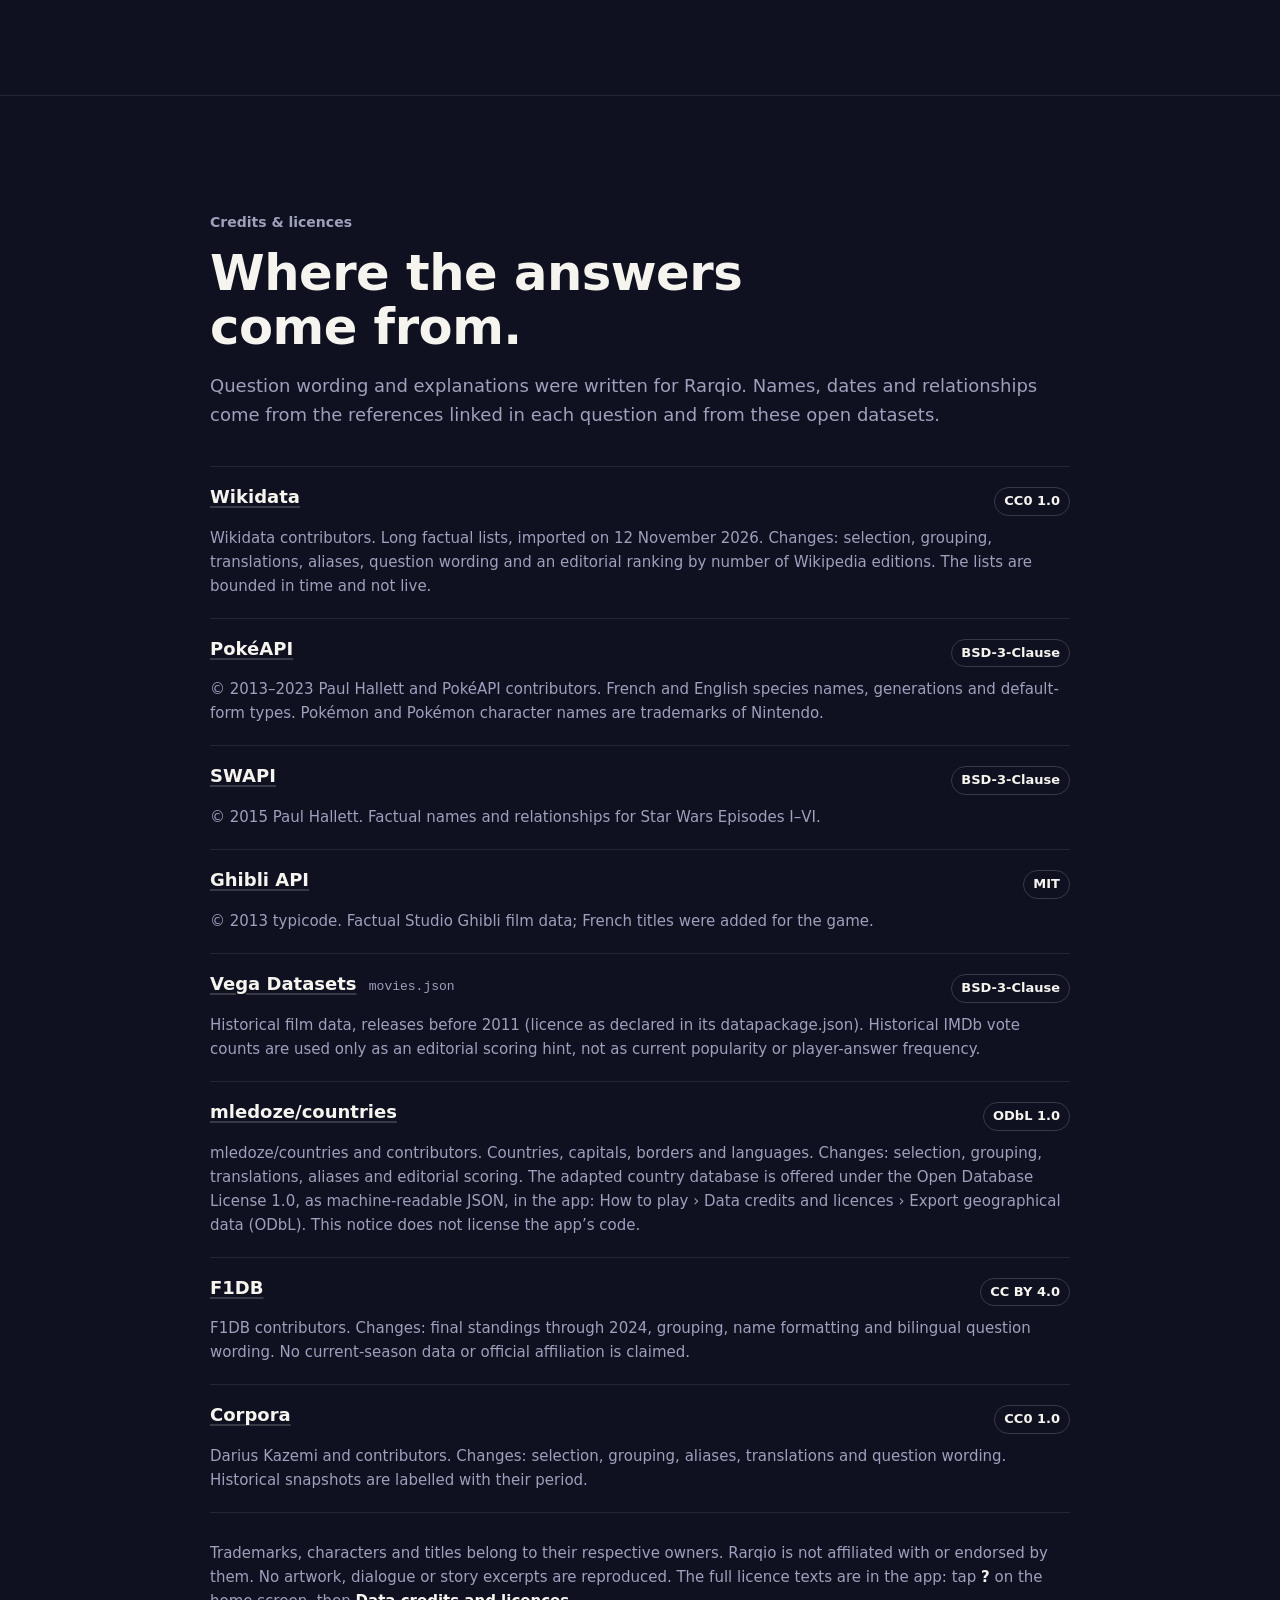
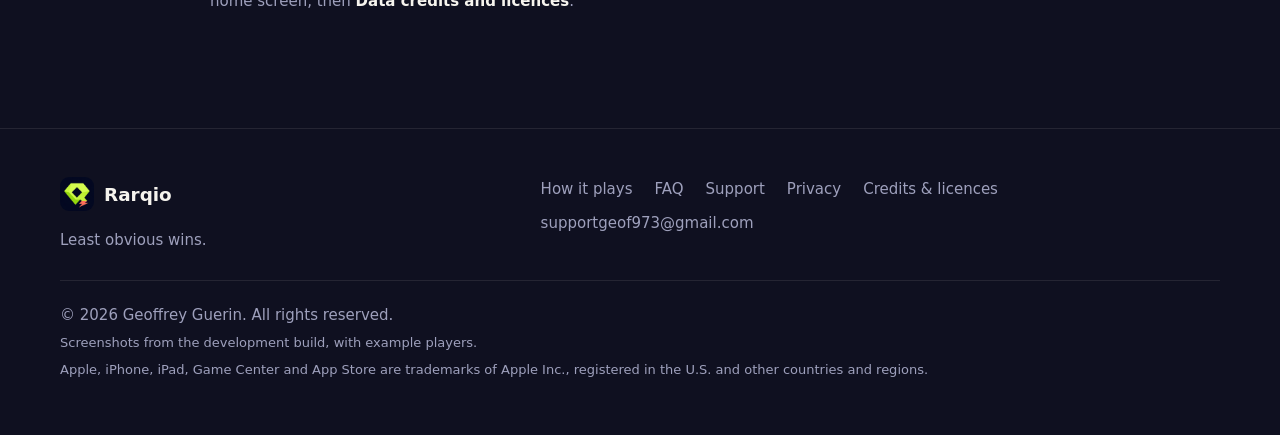
==== commit fb49a816: "Scoring of 14 November, new counts and association file for the shared link Quality is 10 points per" ====
--- a/index.html
+++ b/index.html
@@ -162,8 +162,8 @@
             <li>
               <span class="step-num" aria-hidden="true">3</span>
               <h3><span lang="en">Least obvious wins</span><span lang="fr">Le moins évident gagne</span></h3>
-              <p lang="en">Every accepted answer has a rarity. The rarer it is, the more it scores: up to ten times the most obvious one. The later you answer, the fewer points: at the last second, half are left.</p>
-              <p lang="fr">Chaque réponse acceptée a une rareté. Plus elle est rare, plus elle rapporte&nbsp;: jusqu’à dix fois la réponse la plus évidente. Plus vous répondez tard, moins vous marquez&nbsp;: à la dernière seconde, il reste la moitié des points.</p>
+              <p lang="en">Every accepted answer has a rarity. The rarer it is, the more it scores: up to ten times the most obvious one. Speed is only a bonus: a little more for a quick answer, a little less for a late one.</p>
+              <p lang="fr">Chaque réponse acceptée a une rareté. Plus elle est rare, plus elle rapporte&nbsp;: jusqu’à dix fois la réponse la plus évidente. La rapidité n’est qu’un bonus&nbsp;: un peu plus pour une réponse rapide, un peu moins pour une réponse tardive.</p>
             </li>
           </ol>
           <p class="after-steps" lang="en">Then everyone’s answers appear with their rarity and points. Online, the next round starts by itself after four seconds; in solo, you move on at your own pace.</p>
@@ -178,8 +178,8 @@
         <header class="section-head">
           <p class="eyebrow"><span lang="en">Rarity</span><span lang="fr">La rareté</span></p>
           <h2 id="rarity-title"><span lang="en">Five tiers, from Classic to Exceptional.</span><span lang="fr">Cinq paliers, de Classique à Singulière.</span></h2>
-          <p class="section-lede" lang="en">In each question, the answers are ranked on a scale from 0 to 100, from the most obvious to the most obscure. Rarity sets the base score; answering late lowers it, never below half.</p>
-          <p class="section-lede" lang="fr">Dans chaque question, les réponses sont classées sur une échelle de 0 à 100, de la plus évidente à la plus pointue. La rareté fixe la base des points&nbsp;; répondre tard la réduit, jamais sous la moitié.</p>
+          <p class="section-lede" lang="en">In each question, the answers are ranked on a scale from 0 to 100, from the most obvious to the most obscure. Rarity sets the points; speed only adds a bonus, or takes a little away.</p>
+          <p class="section-lede" lang="fr">Dans chaque question, les réponses sont classées sur une échelle de 0 à 100, de la plus évidente à la plus pointue. La rareté fixe les points&nbsp;; la rapidité n’ajoute qu’un bonus, ou en retire un peu.</p>
         </header>
 
         <div class="section-body">
@@ -189,43 +189,43 @@
               <span class="stamp"><span lang="en">Classic</span><span lang="fr">Classique</span></span>
               <span class="tier-bar" aria-hidden="true"></span>
               <span class="tier-range"><span lang="en">Rarity under 20</span><span lang="fr">Rareté sous 20</span></span>
-              <span class="tier-pts"><span lang="en">up to 126 pts</span><span lang="fr">jusqu’à 126&nbsp;pts</span></span>
+              <span class="tier-pts">100–199&nbsp;pts</span>
             </li>
             <li class="tier t-unexpected">
               <span class="stamp"><span lang="en">Unexpected</span><span lang="fr">Inattendue</span></span>
               <span class="tier-bar" aria-hidden="true"></span>
               <span class="tier-range"><span lang="en">Rarity 20–39</span><span lang="fr">Rareté 20–39</span></span>
-              <span class="tier-pts">129–210&nbsp;pts</span>
+              <span class="tier-pts">200–399&nbsp;pts</span>
             </li>
             <li class="tier t-rare">
               <span class="stamp">Rare</span>
               <span class="tier-bar" aria-hidden="true"></span>
               <span class="tier-range"><span lang="en">Rarity 40–59</span><span lang="fr">Rareté 40–59</span></span>
-              <span class="tier-pts">215–350&nbsp;pts</span>
+              <span class="tier-pts">400–599&nbsp;pts</span>
             </li>
             <li class="tier t-very">
               <span class="stamp"><span lang="en">Very rare</span><span lang="fr">Très rare</span></span>
               <span class="tier-bar" aria-hidden="true"></span>
               <span class="tier-range"><span lang="en">Rarity 60–79</span><span lang="fr">Rareté 60–79</span></span>
-              <span class="tier-pts">359–584&nbsp;pts</span>
+              <span class="tier-pts">600–799&nbsp;pts</span>
             </li>
             <li class="tier t-exceptional">
               <span class="stamp"><span lang="en">Exceptional</span><span lang="fr">Singulière</span></span>
               <span class="tier-bar" aria-hidden="true"></span>
               <span class="tier-range"><span lang="en">Rarity 80 and up</span><span lang="fr">Rareté 80 et plus</span></span>
-              <span class="tier-pts"><span lang="en">599–1,000 pts</span><span lang="fr">599–1&#8239;000&nbsp;pts</span></span>
+              <span class="tier-pts"><span lang="en">800–1,000 pts</span><span lang="fr">800–1&#8239;000&nbsp;pts</span></span>
             </li>
           </ol>
-          <p class="note-small" lang="en">Base points, for an answer given at once.</p>
-          <p class="note-small" lang="fr">Points de base, pour une réponse donnée tout de suite.</p>
+          <p class="note-small" lang="en">Points for the answer itself, before the speed bonus.</p>
+          <p class="note-small" lang="fr">Points de la réponse elle-même, avant le bonus de rapidité.</p>
 
           <div class="formula-block">
             <h3><span lang="en">The formula</span><span lang="fr">La formule</span></h3>
             <!-- Each <span> is kept on one line; the formula may only wrap between them. -->
-            <p class="formula" lang="en"><code><span>points =</span> <span>100 × 10<sup>(rarity − 10) / 90</sup></span> <span>× (1 − 0.5 ×</span> <span>time elapsed / duration)</span></code></p>
-            <p class="formula" lang="fr"><code><span>points =</span> <span>100 × 10<sup>(rareté − 10) / 90</sup></span> <span>× (1 − 0,5 ×</span> <span>temps écoulé / durée)</span></code></p>
-            <p lang="en">Rounded, at most 1,000 points per answer. About 100 for the reflex answer; every +30 of rarity roughly doubles the base, up to 1,000 for the most obscure. Answer at once and you keep the whole base; at the deadline, half is left. Two players with the same answer: the faster one scores more.</p>
-            <p lang="fr">Arrondi, au plus 1&#8239;000 points par réponse. Environ 100 pour la réponse réflexe&nbsp;; chaque +30 de rareté double à peu près la base, jusqu’à 1&#8239;000 pour la plus pointue. Une réponse immédiate garde toute la base&nbsp;; à la fin du chrono, il en reste la moitié. Deux joueurs ont la même réponse&nbsp;: le plus rapide marque plus.</p>
+            <p class="formula" lang="en"><code><span>points =</span> <span>10 × rarity</span> <span>× (1.15 − 0.20 ×</span> <span>time elapsed / duration)</span></code></p>
+            <p class="formula" lang="fr"><code><span>points =</span> <span>10 × rareté</span> <span>× (1,15 − 0,20 ×</span> <span>temps écoulé / durée)</span></code></p>
+            <p lang="en">Rounded, at most 1,150 points per answer. The answer itself is worth 10 points per degree of rarity: 100 for the reflex answer, up to 1,000 for the most obscure. Speed is only a bonus: 15% more for an instant answer, sliding down to 5% less at the deadline. Two players with the same answer: the faster one scores more.</p>
+            <p lang="fr">Arrondi, au plus 1&#8239;150 points par réponse. La réponse elle-même vaut 10 points par degré de rareté&nbsp;: 100 pour la réponse réflexe, jusqu’à 1&#8239;000 pour la plus pointue. La rapidité n’est qu’un bonus&nbsp;: 15&nbsp;% de plus pour une réponse immédiate, jusqu’à 5&nbsp;% de moins à la fin du chrono. Deux joueurs ont la même réponse&nbsp;: le plus rapide marque plus.</p>
 
             <!-- Shown only with JavaScript; the formula above stands on its own without it. -->
             <div class="calc needs-js" id="calc">
@@ -242,7 +242,7 @@
               </div>
               <p class="calc-result" aria-live="polite">
                 <span class="chip" id="calc-tier"></span>
-                <span class="calc-points"><strong id="calc-points">198</strong> <span lang="en">points</span><span lang="fr">points</span></span>
+                <span class="calc-points"><strong id="calc-points">483</strong> <span lang="en">points</span><span lang="fr">points</span></span>
               </p>
             </div>
           </div>
@@ -251,22 +251,22 @@
             <figcaption>
               <span class="ladder-kicker"><span lang="en">Example</span><span lang="fr">Exemple</span></span>
               <span class="ladder-q"><span lang="en">Name a character from Edmond Rostand’s Cyrano de Bergerac.</span><span lang="fr">Cite un personnage de Cyrano de Bergerac d’Edmond Rostand.</span></span>
-              <span class="ladder-note"><span lang="en">All 13 accepted answers, from the most obvious to the most obscure, with their base points. Bars run to 1,000, the highest possible base.</span><span lang="fr">Les 13 réponses acceptées, de la plus évidente à la plus pointue, avec leurs points de base. Les barres vont jusqu’à 1&#8239;000, la base maximale.</span></span>
+              <span class="ladder-note"><span lang="en">All 13 accepted answers, from the most obvious to the most obscure, with the points of the answer itself. Bars run to 1,000, the most an answer is worth before the speed bonus.</span><span lang="fr">Les 13 réponses acceptées, de la plus évidente à la plus pointue, avec les points de la réponse elle-même. Les barres vont jusqu’à 1&#8239;000, le maximum d’une réponse avant le bonus de rapidité.</span></span>
             </figcaption>
             <ol class="ladder">
               <li class="t-classic"><span class="l-name">Cyrano de Bergerac</span><span class="l-tier"><span lang="en">Classic</span><span lang="fr">Classique</span></span><span class="l-bar" aria-hidden="true"><span></span></span><span class="l-pts">100</span></li>
-              <li class="t-unexpected"><span class="l-name">Roxane</span><span class="l-tier"><span lang="en">Unexpected</span><span lang="fr">Inattendue</span></span><span class="l-bar" aria-hidden="true"><span></span></span><span class="l-pts">139</span></li>
-              <li class="t-unexpected"><span class="l-name">Christian de Neuvillette</span><span class="l-tier"><span lang="en">Unexpected</span><span lang="fr">Inattendue</span></span><span class="l-bar" aria-hidden="true"><span></span></span><span class="l-pts">176</span></li>
-              <li class="t-unexpected"><span class="l-name">Comte de Guiche</span><span class="l-tier"><span lang="en">Unexpected</span><span lang="fr">Inattendue</span></span><span class="l-bar" aria-hidden="true"><span></span></span><span class="l-pts">210</span></li>
-              <li class="t-rare"><span class="l-name">Le Bret</span><span class="l-tier">Rare</span><span class="l-bar" aria-hidden="true"><span></span></span><span class="l-pts">245</span></li>
-              <li class="t-rare"><span class="l-name">Ragueneau</span><span class="l-tier">Rare</span><span class="l-bar" aria-hidden="true"><span></span></span><span class="l-pts">285</span></li>
-              <li class="t-rare"><span class="l-name">Lise</span><span class="l-tier">Rare</span><span class="l-bar" aria-hidden="true"><span></span></span><span class="l-pts">324</span></li>
-              <li class="t-very"><span class="l-name">Carbon de Castel-Jaloux</span><span class="l-tier"><span lang="en">Very rare</span><span lang="fr">Très rare</span></span><span class="l-bar" aria-hidden="true"><span></span></span><span class="l-pts">369</span></li>
-              <li class="t-very"><span class="l-name">Montfleury</span><span class="l-tier"><span lang="en">Very rare</span><span lang="fr">Très rare</span></span><span class="l-bar" aria-hidden="true"><span></span></span><span class="l-pts">419</span></li>
-              <li class="t-very"><span class="l-name">Vicomte de Valvert</span><span class="l-tier"><span lang="en">Very rare</span><span lang="fr">Très rare</span></span><span class="l-bar" aria-hidden="true"><span></span></span><span class="l-pts">476</span></li>
-              <li class="t-very"><span class="l-name"><span lang="en">The Duenna</span><span lang="fr">La Duègne</span></span><span class="l-tier"><span lang="en">Very rare</span><span lang="fr">Très rare</span></span><span class="l-bar" aria-hidden="true"><span></span></span><span class="l-pts">527</span></li>
-              <li class="t-very"><span class="l-name">Lignière</span><span class="l-tier"><span lang="en">Very rare</span><span lang="fr">Très rare</span></span><span class="l-bar" aria-hidden="true"><span></span></span><span class="l-pts">584</span></li>
-              <li class="t-exceptional"><span class="l-name"><span lang="en">Mother Marguerite</span><span lang="fr">Mère Marguerite</span></span><span class="l-tier"><span lang="en">Exceptional</span><span lang="fr">Singulière</span></span><span class="l-bar" aria-hidden="true"><span></span></span><span class="l-pts">664</span></li>
+              <li class="t-unexpected"><span class="l-name">Roxane</span><span class="l-tier"><span lang="en">Unexpected</span><span lang="fr">Inattendue</span></span><span class="l-bar" aria-hidden="true"><span></span></span><span class="l-pts">230</span></li>
+              <li class="t-unexpected"><span class="l-name">Christian de Neuvillette</span><span class="l-tier"><span lang="en">Unexpected</span><span lang="fr">Inattendue</span></span><span class="l-bar" aria-hidden="true"><span></span></span><span class="l-pts">320</span></li>
+              <li class="t-unexpected"><span class="l-name">Comte de Guiche</span><span class="l-tier"><span lang="en">Unexpected</span><span lang="fr">Inattendue</span></span><span class="l-bar" aria-hidden="true"><span></span></span><span class="l-pts">390</span></li>
+              <li class="t-rare"><span class="l-name">Le Bret</span><span class="l-tier">Rare</span><span class="l-bar" aria-hidden="true"><span></span></span><span class="l-pts">450</span></li>
+              <li class="t-rare"><span class="l-name">Ragueneau</span><span class="l-tier">Rare</span><span class="l-bar" aria-hidden="true"><span></span></span><span class="l-pts">510</span></li>
+              <li class="t-rare"><span class="l-name">Lise</span><span class="l-tier">Rare</span><span class="l-bar" aria-hidden="true"><span></span></span><span class="l-pts">560</span></li>
+              <li class="t-very"><span class="l-name">Carbon de Castel-Jaloux</span><span class="l-tier"><span lang="en">Very rare</span><span lang="fr">Très rare</span></span><span class="l-bar" aria-hidden="true"><span></span></span><span class="l-pts">610</span></li>
+              <li class="t-very"><span class="l-name">Montfleury</span><span class="l-tier"><span lang="en">Very rare</span><span lang="fr">Très rare</span></span><span class="l-bar" aria-hidden="true"><span></span></span><span class="l-pts">660</span></li>
+              <li class="t-very"><span class="l-name">Vicomte de Valvert</span><span class="l-tier"><span lang="en">Very rare</span><span lang="fr">Très rare</span></span><span class="l-bar" aria-hidden="true"><span></span></span><span class="l-pts">710</span></li>
+              <li class="t-very"><span class="l-name"><span lang="en">The Duenna</span><span lang="fr">La Duègne</span></span><span class="l-tier"><span lang="en">Very rare</span><span lang="fr">Très rare</span></span><span class="l-bar" aria-hidden="true"><span></span></span><span class="l-pts">750</span></li>
+              <li class="t-very"><span class="l-name">Lignière</span><span class="l-tier"><span lang="en">Very rare</span><span lang="fr">Très rare</span></span><span class="l-bar" aria-hidden="true"><span></span></span><span class="l-pts">790</span></li>
+              <li class="t-exceptional"><span class="l-name"><span lang="en">Mother Marguerite</span><span lang="fr">Mère Marguerite</span></span><span class="l-tier"><span lang="en">Exceptional</span><span lang="fr">Singulière</span></span><span class="l-bar" aria-hidden="true"><span></span></span><span class="l-pts">840</span></li>
             </ol>
           </figure>
 
@@ -299,8 +299,8 @@
             </div>
             <div class="mode">
               <dt><span lang="en">Friends</span><span lang="fr">Amis</span></dt>
-              <dd lang="en">A private room for 2 to 8 players. Invite your Game Center friends, or create a 6-character code and share it in any app. Every player for themselves, or teams of any size, scored as an average per player or as a team total. The host can start a rematch with the same players.</dd>
-              <dd lang="fr">Un salon privé de 2 à 8 joueurs. Invitez vos amis Game Center, ou créez un code à 6 caractères à partager sur n’importe quelle app. Chacun pour soi, ou en équipes de toutes tailles, au score moyen par joueur ou au total de l’équipe. L’hôte peut lancer une revanche avec les mêmes joueurs.</dd>
+              <dd lang="en">A private room for 2 to 8 players. Invite your Game Center friends, or create a 6-character code and share it in any app. Every player for themselves, or teams of any size, scored as an average per player or as a team total. The host can start a rematch with the same players, and any player can ask for one.</dd>
+              <dd lang="fr">Un salon privé de 2 à 8 joueurs. Invitez vos amis Game Center, ou créez un code à 6 caractères à partager sur n’importe quelle app. Chacun pour soi, ou en équipes de toutes tailles, au score moyen par joueur ou au total de l’équipe. L’hôte peut lancer une revanche avec les mêmes joueurs, et chaque joueur peut en demander une.</dd>
             </div>
           </dl>
 
@@ -405,7 +405,7 @@
       <div class="wrap split">
         <header class="section-head">
           <p class="eyebrow"><span lang="en">The questions</span><span lang="fr">Les questions</span></p>
-          <h2 id="questions-title"><span lang="en">4,105 questions in each language.</span><span lang="fr">4&#8239;105 questions dans chaque langue.</span></h2>
+          <h2 id="questions-title"><span lang="en">4,577 questions in each language.</span><span lang="fr">4&#8239;577 questions dans chaque langue.</span></h2>
           <p class="section-lede" lang="en">The French and English banks hold the same questions, translated. They don’t add up to more.</p>
           <p class="section-lede" lang="fr">Les banques française et anglaise contiennent les mêmes questions, traduites. Elles ne s’additionnent pas.</p>
         </header>
@@ -440,8 +440,8 @@
           </ul>
 
           <ul class="honest">
-            <li lang="en"><strong>Some themes run deeper than others.</strong> Movies has 756 questions; Comics has 64.</li>
-            <li lang="fr"><strong>Certains thèmes sont plus fournis que d’autres.</strong> Le cinéma compte 756 questions, la BD 64.</li>
+            <li lang="en"><strong>Some themes run deeper than others.</strong> Movies has 770 questions; Comics has 86.</li>
+            <li lang="fr"><strong>Certains thèmes sont plus fournis que d’autres.</strong> Le cinéma compte 770 questions, la BD 86.</li>
             <li lang="en"><strong>Not exhaustive.</strong> The lists come from public references and are still under editorial review. A word that isn’t listed is “not listed”, not necessarily wrong, and you can report it.</li>
             <li lang="fr"><strong>Pas exhaustif.</strong> Les listes viennent de références publiques et restent en revue éditoriale. Un mot absent est «&nbsp;non référencé&nbsp;», pas forcément faux, et vous pouvez le signaler.</li>
             <li lang="en"><strong>Some lists are snapshots.</strong> They say so in the question: film data covers releases before 2011, for instance, and F1 standings run through 2024.</li>
--- a/styles.css
+++ b/styles.css
@@ -861,7 +861,7 @@
   }
 }
 
-/* Worked example: the Cyrano ladder (bars scaled to 1,000 base points) */
+/* Worked example: the Cyrano ladder (bars scaled to 1,000 points, before the speed bonus) */
 .ladder-figure {
   margin: 44px 0 0;
 }
@@ -955,18 +955,18 @@
 
 /* Base points / 10 = bar width in % of 1,000. Values from the app's catalogue. */
 .ladder li:nth-child(1)  { --w: 10%; }
-.ladder li:nth-child(2)  { --w: 13.9%; }
-.ladder li:nth-child(3)  { --w: 17.6%; }
-.ladder li:nth-child(4)  { --w: 21%; }
-.ladder li:nth-child(5)  { --w: 24.5%; }
-.ladder li:nth-child(6)  { --w: 28.5%; }
-.ladder li:nth-child(7)  { --w: 32.4%; }
-.ladder li:nth-child(8)  { --w: 36.9%; }
-.ladder li:nth-child(9)  { --w: 41.9%; }
-.ladder li:nth-child(10) { --w: 47.6%; }
-.ladder li:nth-child(11) { --w: 52.7%; }
-.ladder li:nth-child(12) { --w: 58.4%; }
-.ladder li:nth-child(13) { --w: 66.4%; }
+.ladder li:nth-child(2)  { --w: 23%; }
+.ladder li:nth-child(3)  { --w: 32%; }
+.ladder li:nth-child(4)  { --w: 39%; }
+.ladder li:nth-child(5)  { --w: 45%; }
+.ladder li:nth-child(6)  { --w: 51%; }
+.ladder li:nth-child(7)  { --w: 56%; }
+.ladder li:nth-child(8)  { --w: 61%; }
+.ladder li:nth-child(9)  { --w: 66%; }
+.ladder li:nth-child(10) { --w: 71%; }
+.ladder li:nth-child(11) { --w: 75%; }
+.ladder li:nth-child(12) { --w: 79%; }
+.ladder li:nth-child(13) { --w: 84%; }
 
 .callout {
   margin-top: 44px;
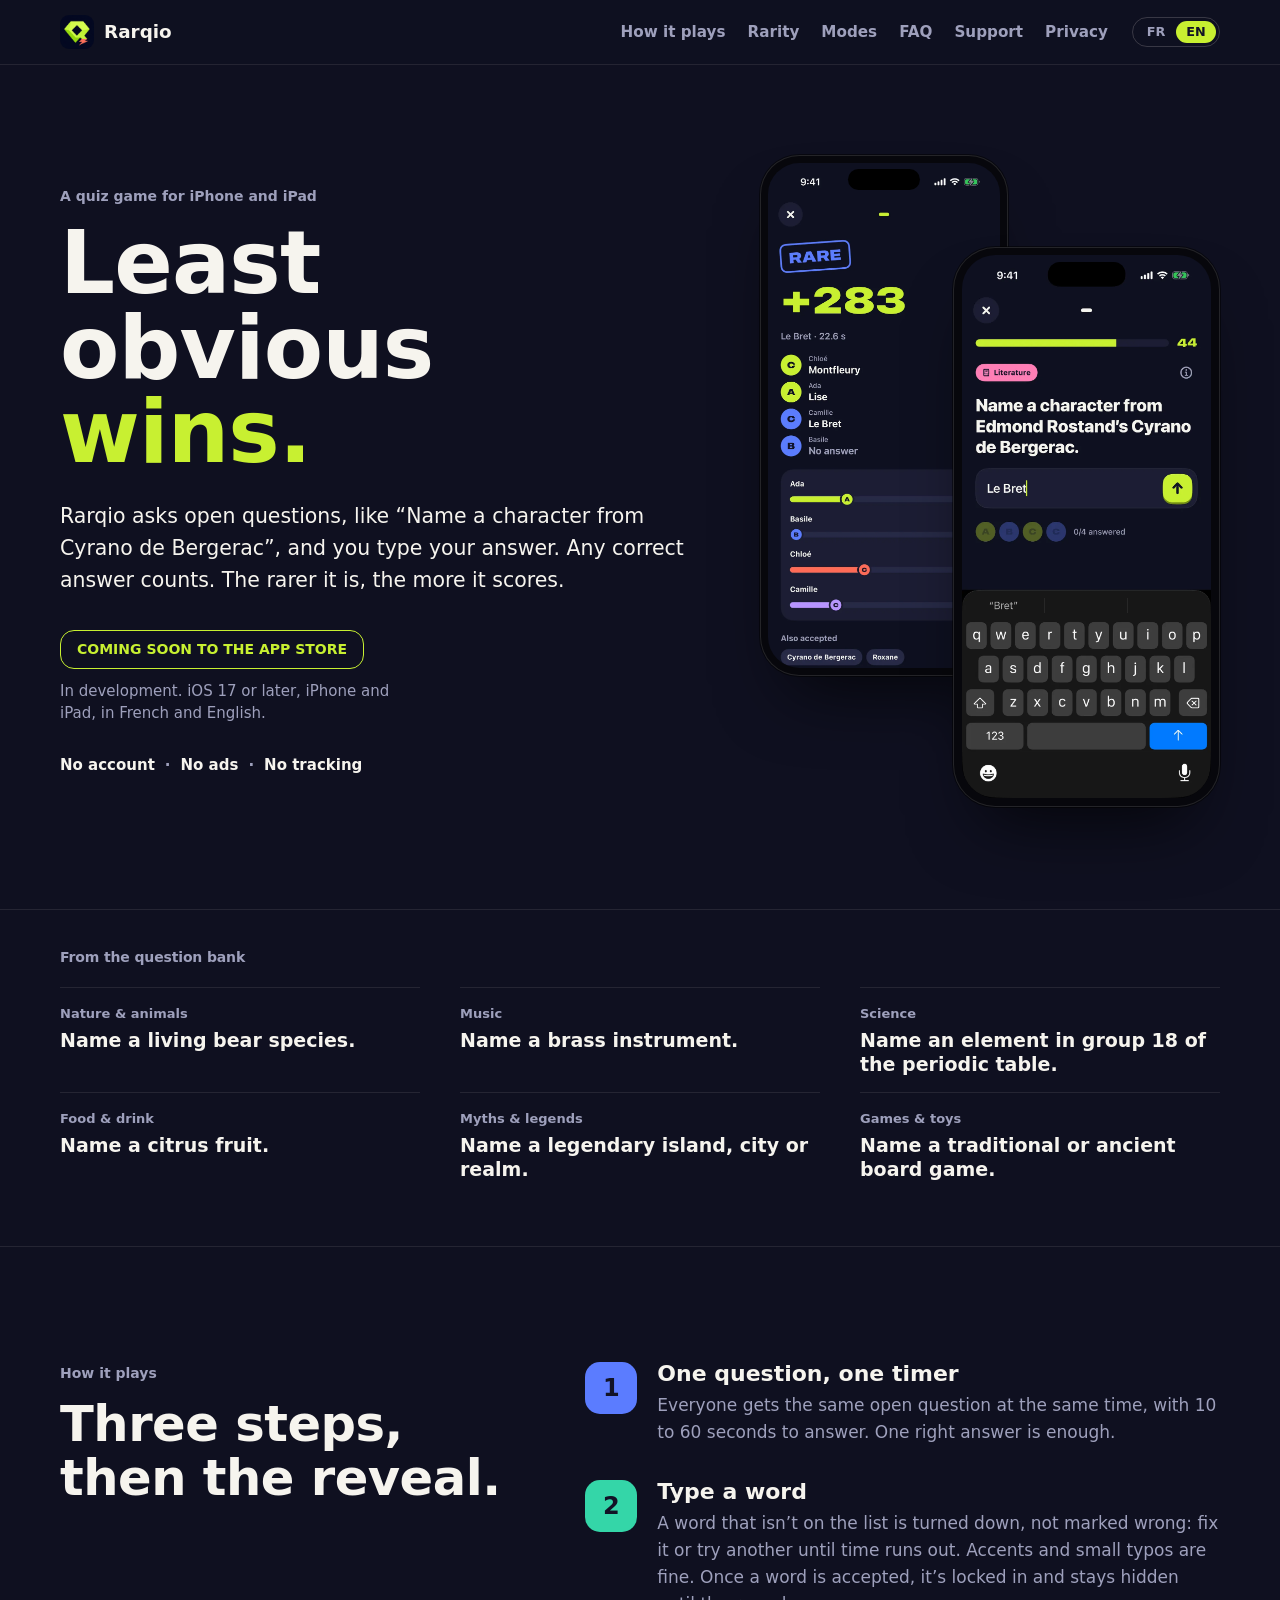
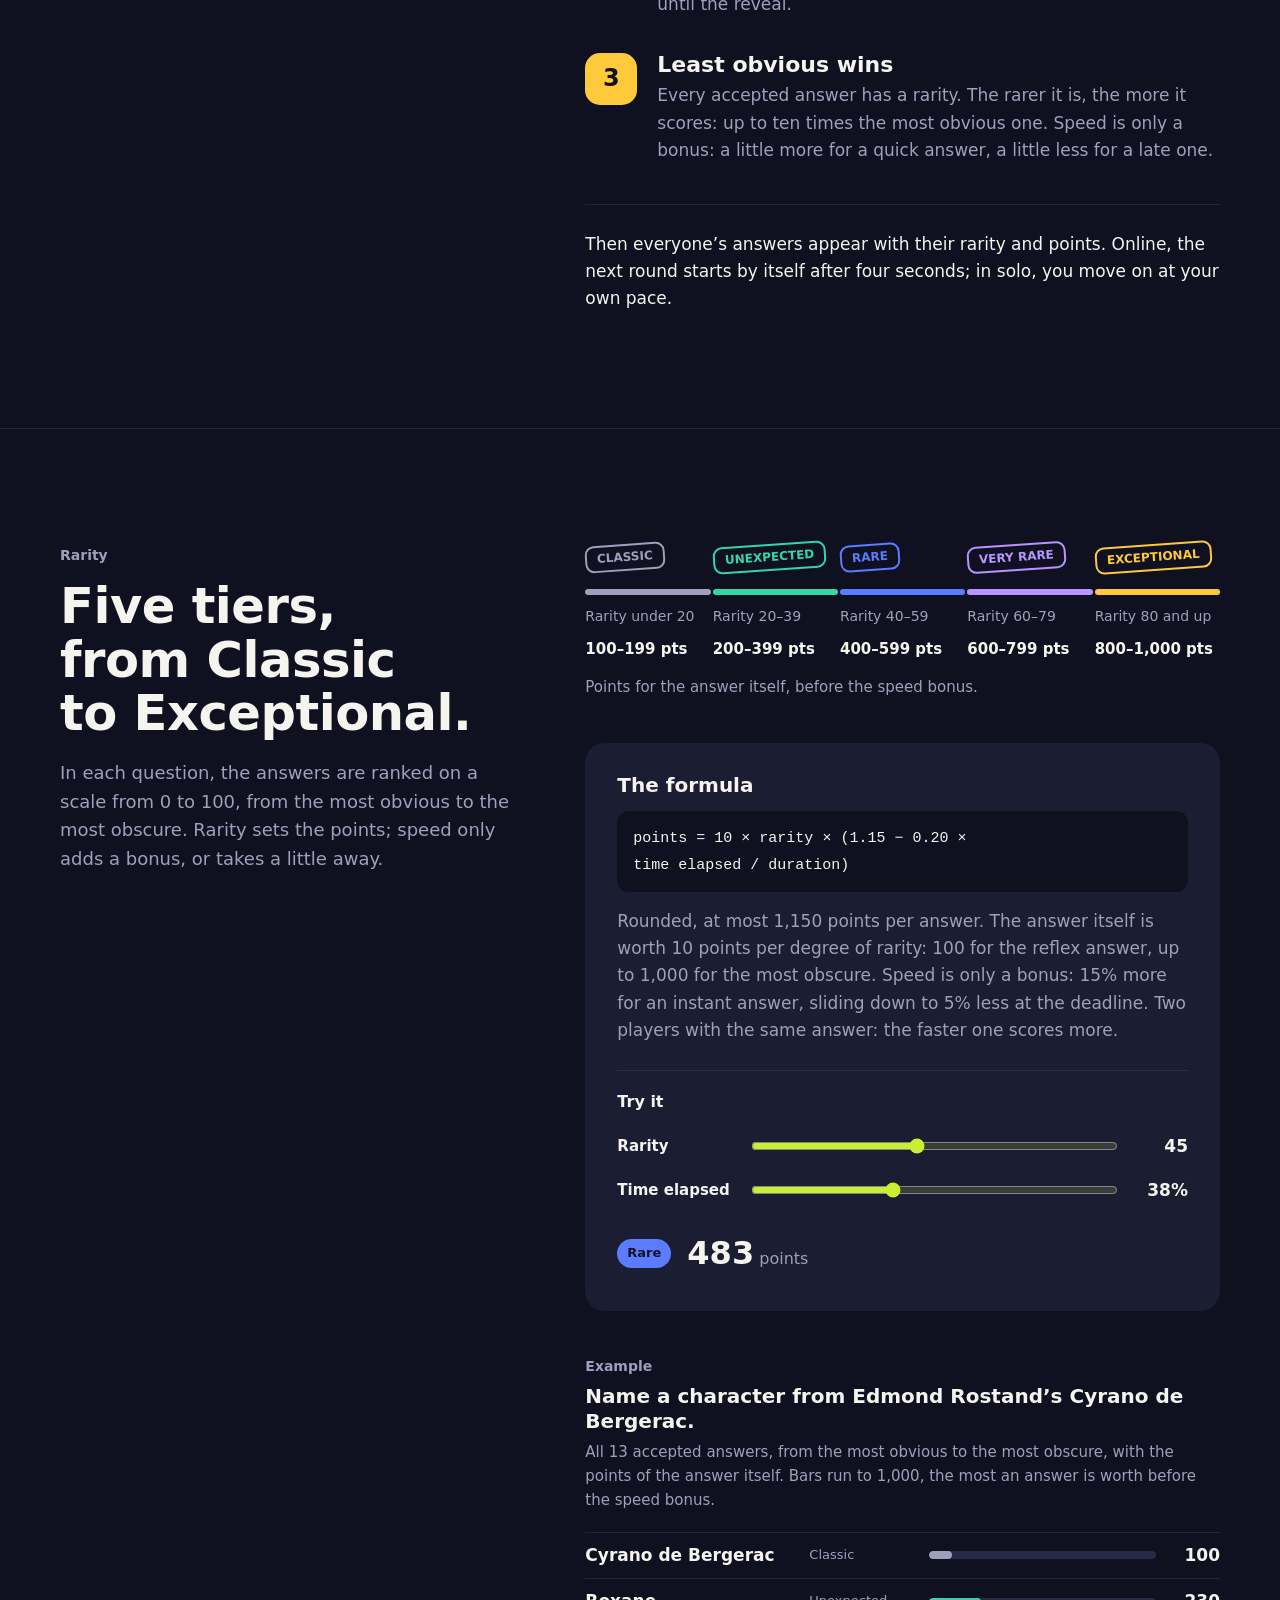
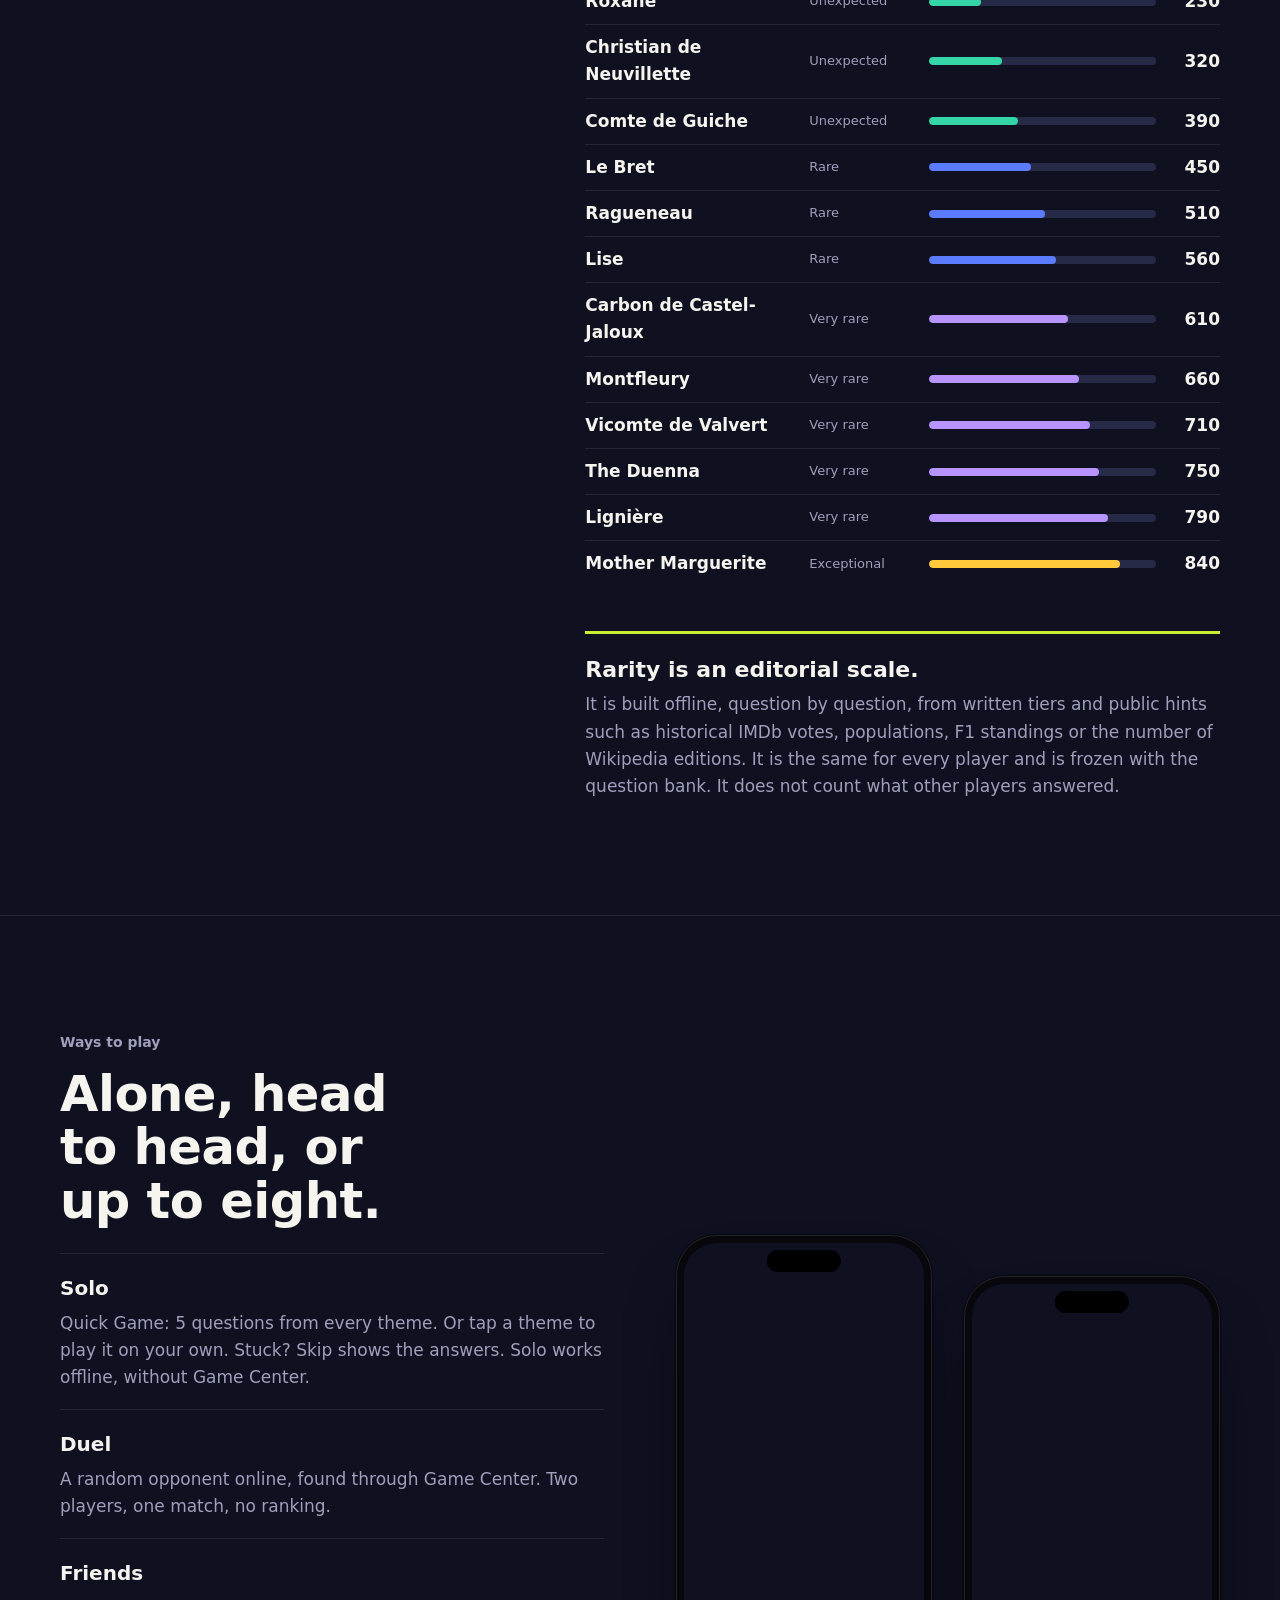
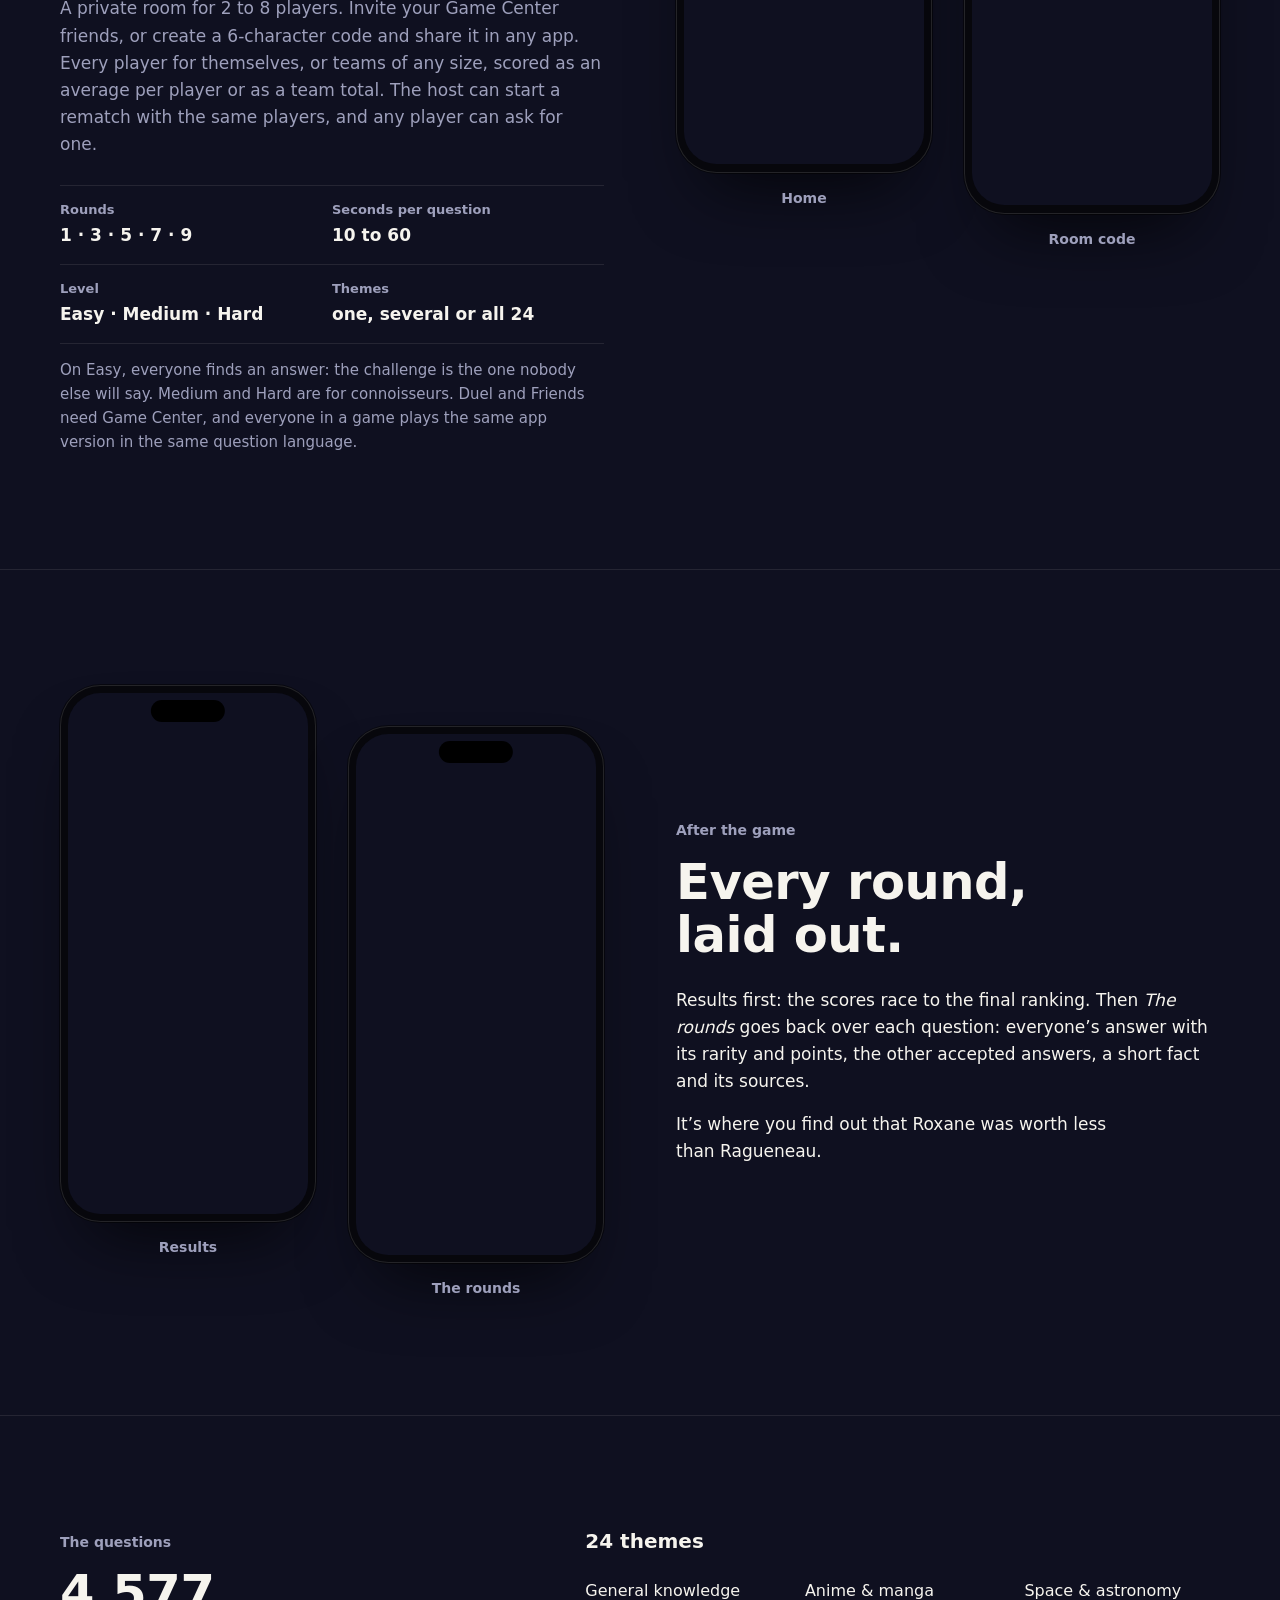
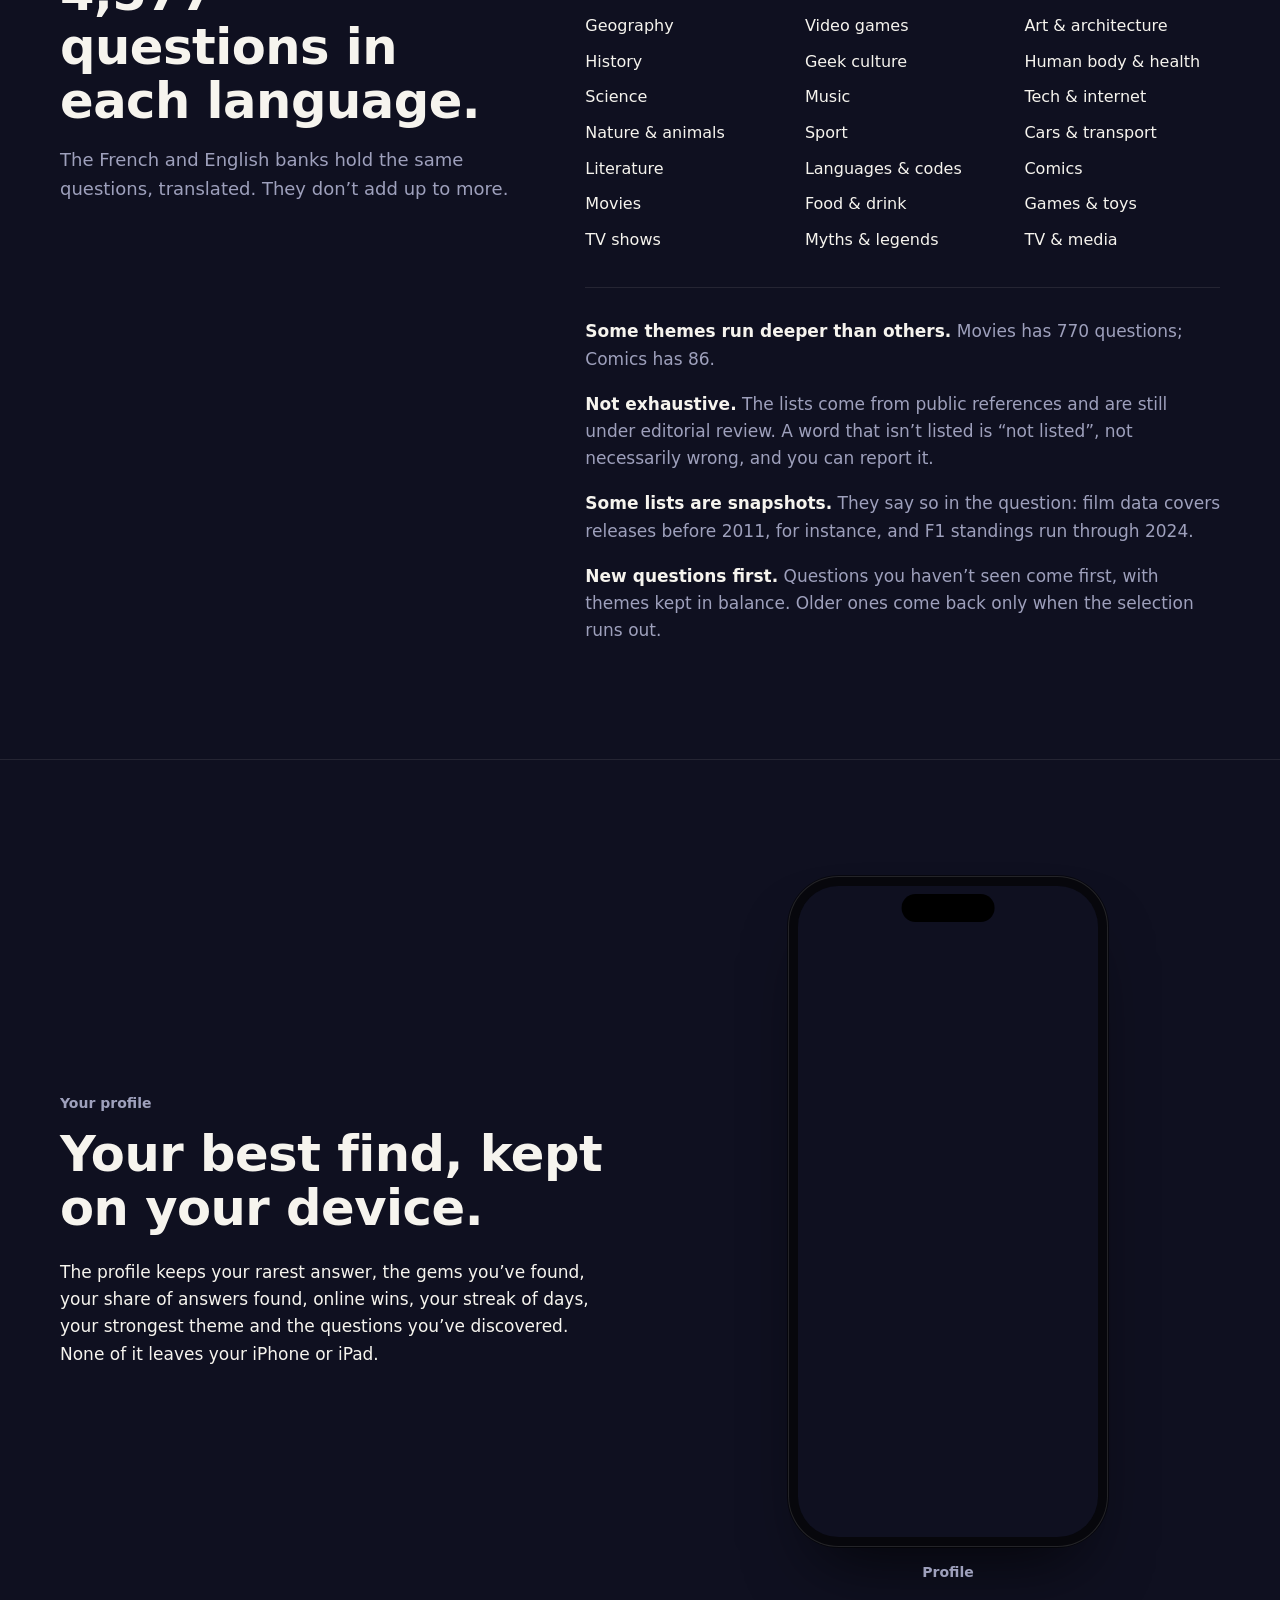
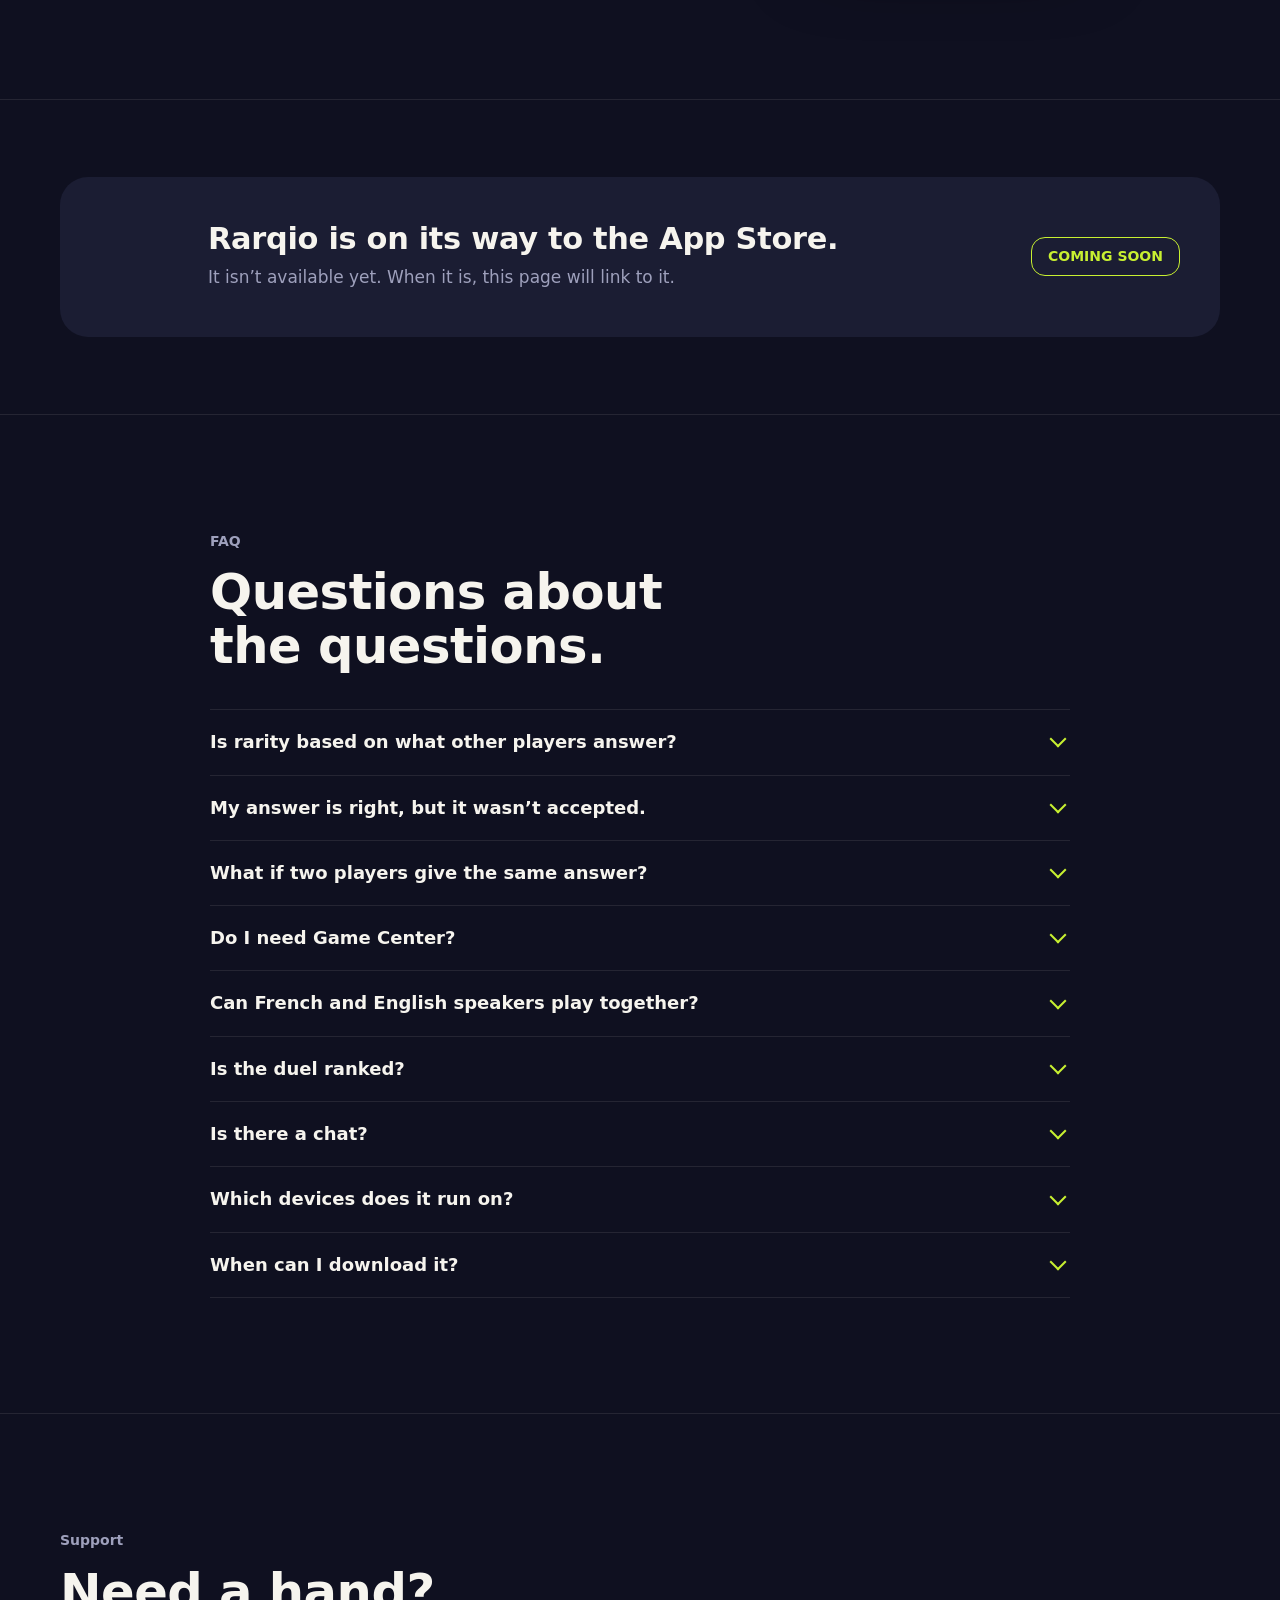
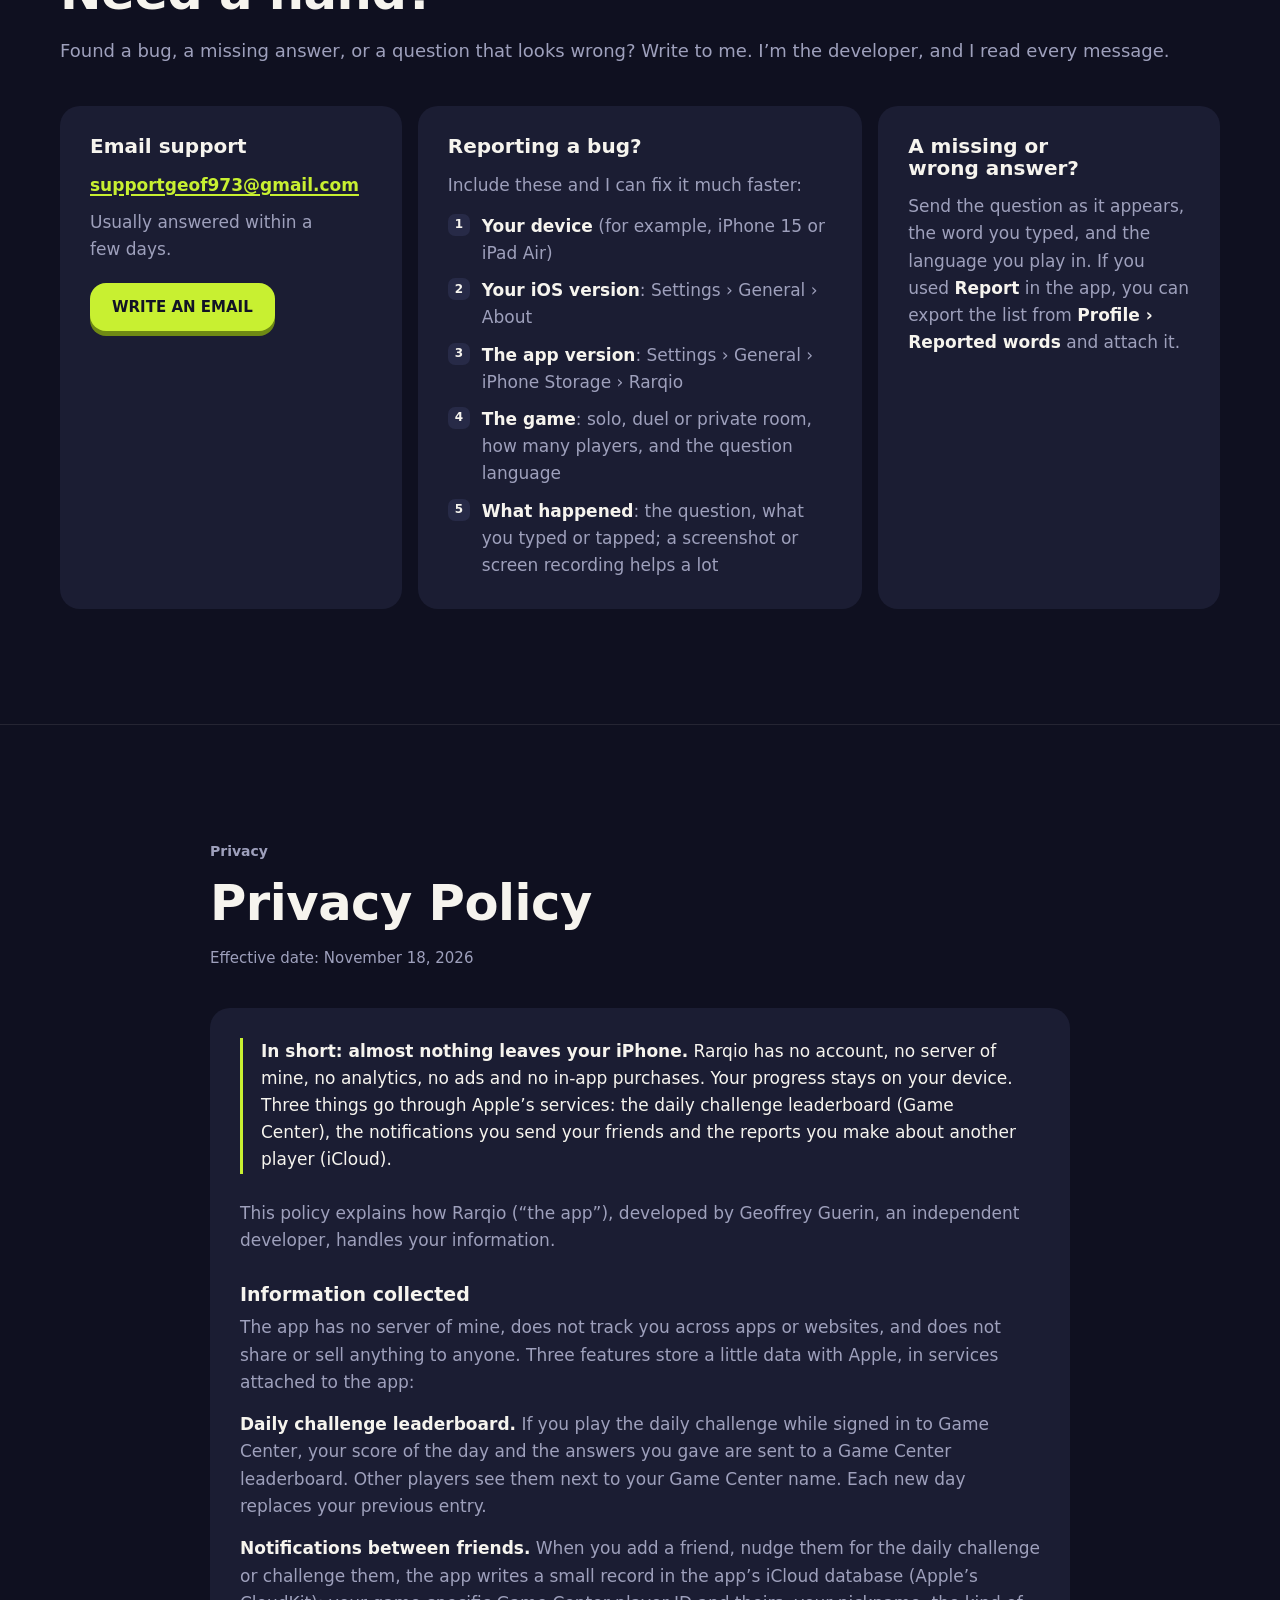
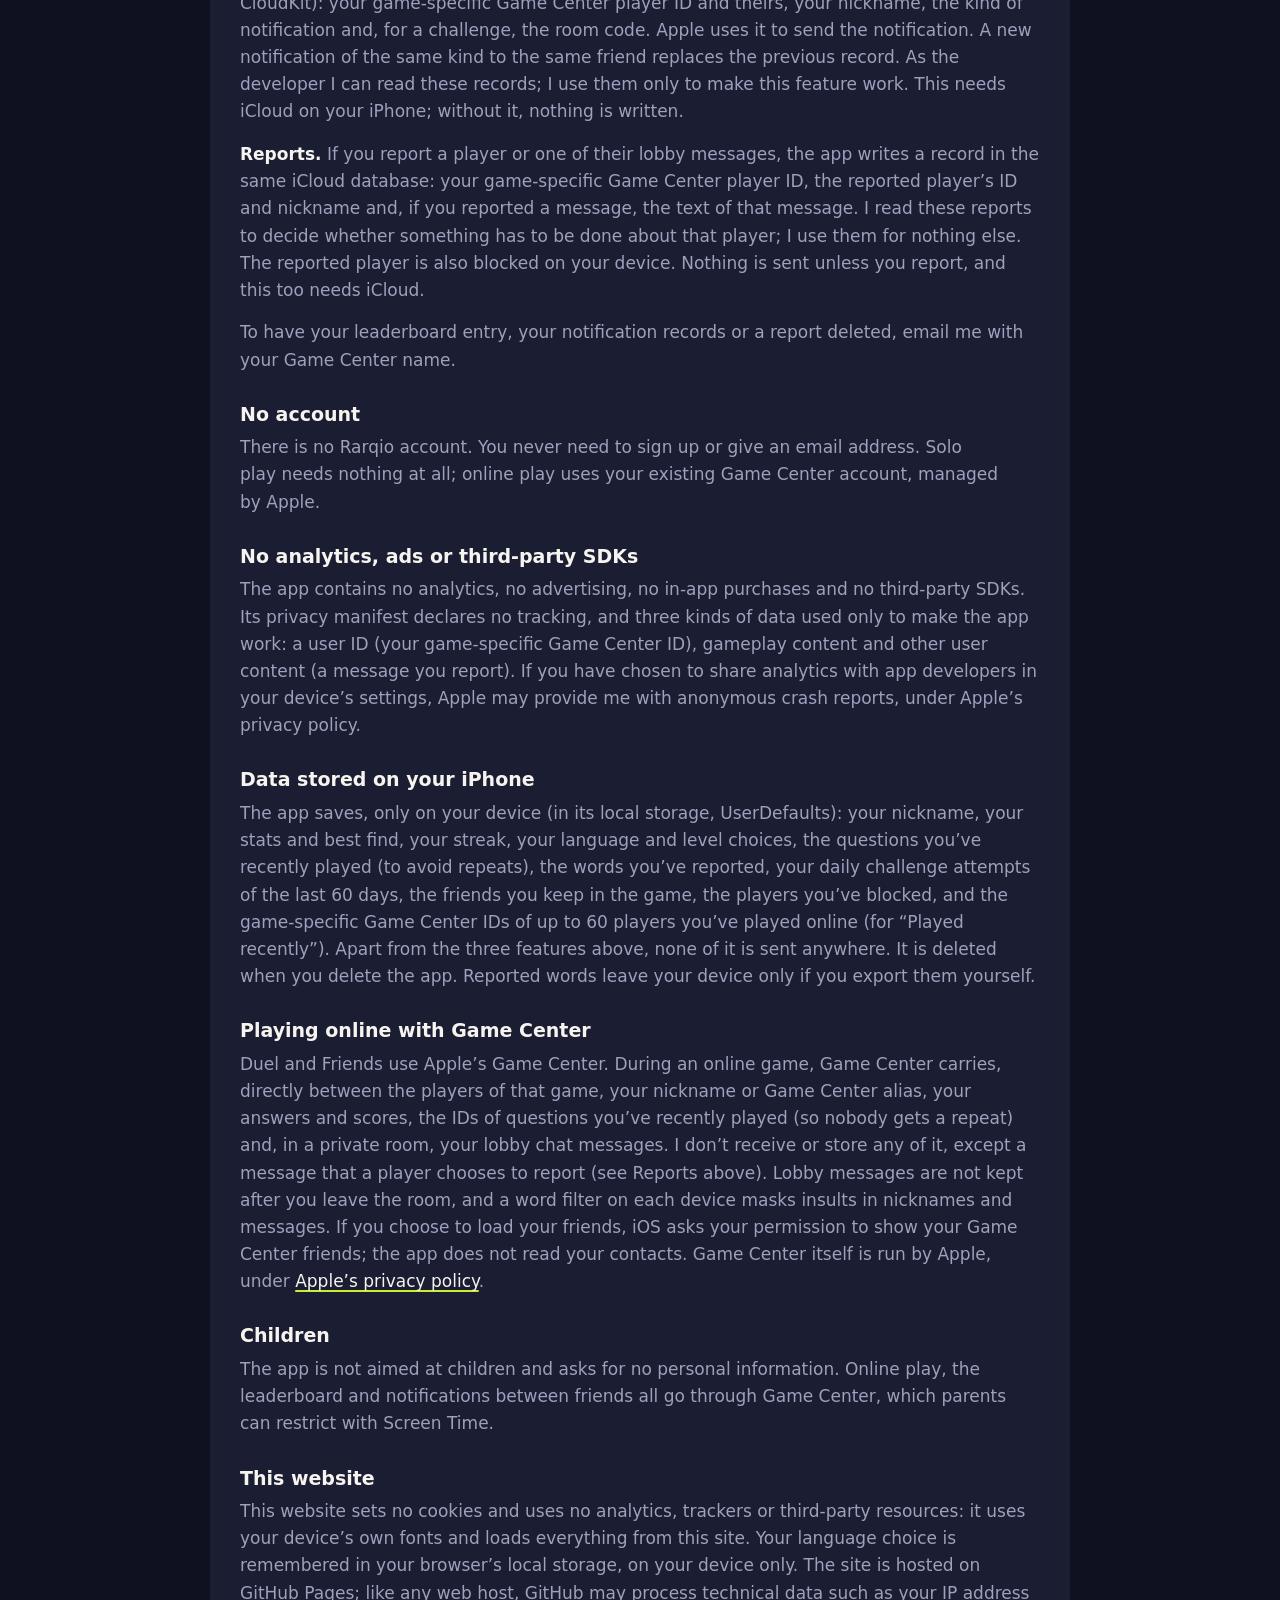
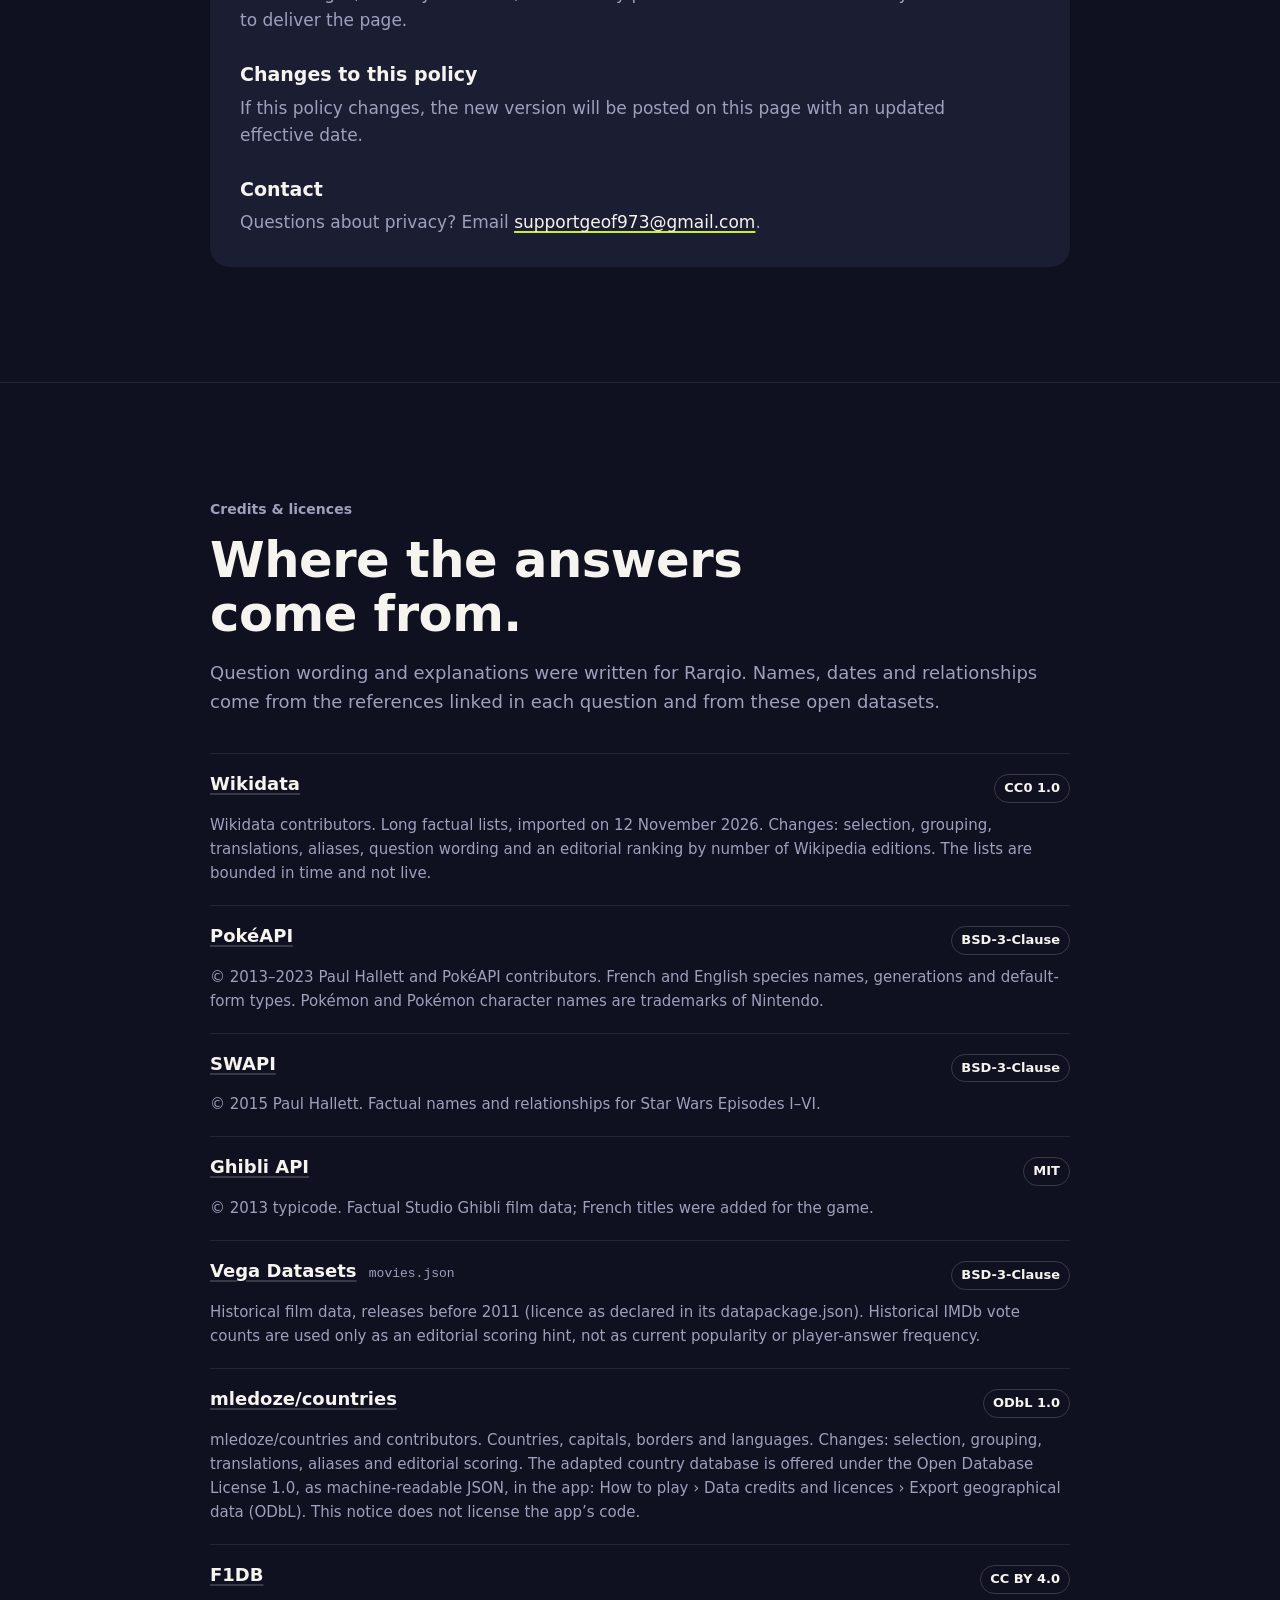
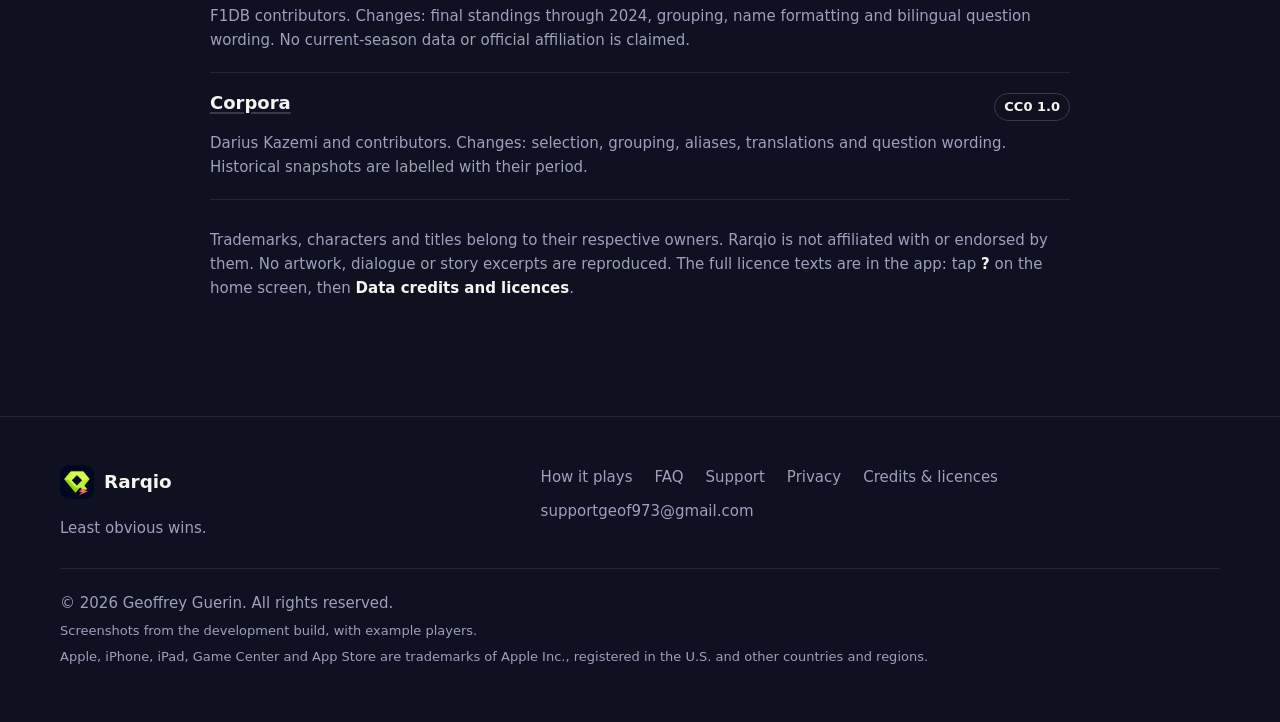
==== commit 803fe305: "Privacy policy: describe player reports, blocked list and the word filter Co-Authored-By: Claude Fab" ====
--- a/index.html
+++ b/index.html
@@ -620,43 +620,45 @@
         <header class="section-head">
           <p class="eyebrow"><span lang="en">Privacy</span><span lang="fr">Confidentialité</span></p>
           <h2 id="privacy-title"><span lang="en">Privacy Policy</span><span lang="fr">Politique de confidentialité</span></h2>
-          <p class="date-chip"><span lang="en">Effective date: November 14, 2026</span><span lang="fr">En vigueur au 14&nbsp;novembre 2026</span></p>
+          <p class="date-chip"><span lang="en">Effective date: November 18, 2026</span><span lang="fr">En vigueur au 18&nbsp;novembre 2026</span></p>
         </header>
 
         <article class="card policy">
           <div class="tldr">
-            <p lang="en"><strong>In short: almost nothing leaves your iPhone.</strong> Rarqio has no account, no server of mine, no analytics, no ads and no in-app purchases. Your progress stays on your device. Two things go through Apple’s services: the daily challenge leaderboard (Game Center) and the notifications you send your friends (iCloud).</p>
-            <p lang="fr"><strong>En bref&nbsp;: presque rien ne quitte votre iPhone.</strong> Rarqio n’a ni compte, ni serveur à moi, ni mesure d’audience, ni pub, ni achat intégré. Votre progression reste sur votre appareil. Deux choses passent par les services d’Apple&nbsp;: le classement du défi du jour (Game Center) et les notifications que vous envoyez à vos amis (iCloud).</p>
+            <p lang="en"><strong>In short: almost nothing leaves your iPhone.</strong> Rarqio has no account, no server of mine, no analytics, no ads and no in-app purchases. Your progress stays on your device. Three things go through Apple’s services: the daily challenge leaderboard (Game Center), the notifications you send your friends and the reports you make about another player (iCloud).</p>
+            <p lang="fr"><strong>En bref&nbsp;: presque rien ne quitte votre iPhone.</strong> Rarqio n’a ni compte, ni serveur à moi, ni mesure d’audience, ni pub, ni achat intégré. Votre progression reste sur votre appareil. Trois choses passent par les services d’Apple&nbsp;: le classement du défi du jour (Game Center), les notifications que vous envoyez à vos amis et les signalements que vous faites sur un autre joueur (iCloud).</p>
           </div>
 
           <p lang="en">This policy explains how Rarqio (“the app”), developed by Geoffrey Guerin, an independent developer, handles your information.</p>
           <p lang="fr">Cette politique explique comment Rarqio («&nbsp;l’app&nbsp;»), développée par Geoffrey Guerin, développeur indépendant, traite vos informations.</p>
 
           <h3><span lang="en">Information collected</span><span lang="fr">Données collectées</span></h3>
-          <p lang="en">The app has no server of mine, does not track you across apps or websites, and does not share or sell anything to anyone. Two features store a little data with Apple, in services attached to the app:</p>
-          <p lang="fr">L’app n’a aucun serveur à moi, ne vous suit pas d’une app ou d’un site à l’autre, et ne partage ni ne vend quoi que ce soit à qui que ce soit. Deux fonctions enregistrent un peu de données chez Apple, dans des services rattachés à l’app&nbsp;:</p>
+          <p lang="en">The app has no server of mine, does not track you across apps or websites, and does not share or sell anything to anyone. Three features store a little data with Apple, in services attached to the app:</p>
+          <p lang="fr">L’app n’a aucun serveur à moi, ne vous suit pas d’une app ou d’un site à l’autre, et ne partage ni ne vend quoi que ce soit à qui que ce soit. Trois fonctions enregistrent un peu de données chez Apple, dans des services rattachés à l’app&nbsp;:</p>
           <p lang="en"><strong>Daily challenge leaderboard.</strong> If you play the daily challenge while signed in to Game Center, your score of the day and the answers you gave are sent to a Game Center leaderboard. Other players see them next to your Game Center name. Each new day replaces your previous entry.</p>
           <p lang="fr"><strong>Classement du défi du jour.</strong> Si vous jouez le défi du jour en étant connecté à Game Center, votre score du jour et les réponses que vous avez données sont envoyés à un classement Game Center. Les autres joueurs les voient à côté de votre nom Game Center. Chaque nouveau jour remplace votre ligne précédente.</p>
           <p lang="en"><strong>Notifications between friends.</strong> When you add a friend, nudge them for the daily challenge or challenge them, the app writes a small record in the app’s iCloud database (Apple’s CloudKit): your game-specific Game Center player ID and theirs, your nickname, the kind of notification and, for a challenge, the room code. Apple uses it to send the notification. A new notification of the same kind to the same friend replaces the previous record. As the developer I can read these records; I use them only to make this feature work. This needs iCloud on your iPhone; without it, nothing is written.</p>
           <p lang="fr"><strong>Notifications entre amis.</strong> Quand vous ajoutez un ami, le relancez pour le défi du jour ou le défiez, l’app écrit un petit enregistrement dans la base iCloud de l’app (CloudKit, d’Apple)&nbsp;: votre identifiant de joueur Game Center propre au jeu et le sien, votre pseudo, le type de notification et, pour un défi, le code du salon. Apple s’en sert pour envoyer la notification. Une nouvelle notification du même type au même ami remplace l’enregistrement précédent. En tant que développeur, je peux lire ces enregistrements&nbsp;; je ne m’en sers que pour faire fonctionner cette fonction. Elle demande iCloud sur votre iPhone&nbsp;; sans iCloud, rien n’est écrit.</p>
-          <p lang="en">To have your leaderboard entry or your notification records deleted, email me with your Game Center name.</p>
-          <p lang="fr">Pour faire supprimer votre ligne du classement ou vos enregistrements de notification, écrivez-moi en indiquant votre nom Game Center.</p>
+          <p lang="en"><strong>Reports.</strong> If you report a player or one of their lobby messages, the app writes a record in the same iCloud database: your game-specific Game Center player ID, the reported player’s ID and nickname and, if you reported a message, the text of that message. I read these reports to decide whether something has to be done about that player; I use them for nothing else. The reported player is also blocked on your device. Nothing is sent unless you report, and this too needs iCloud.</p>
+          <p lang="fr"><strong>Signalements.</strong> Si vous signalez un joueur ou l’un de ses messages dans un salon, l’app écrit un enregistrement dans la même base iCloud&nbsp;: votre identifiant de joueur Game Center propre au jeu, l’identifiant et le pseudo du joueur signalé et, si vous avez signalé un message, le texte de ce message. Je lis ces signalements pour décider s’il faut agir envers ce joueur&nbsp;; je ne m’en sers pour rien d’autre. Le joueur signalé est aussi bloqué sur votre appareil. Rien n’est envoyé tant que vous ne signalez pas, et cette fonction demande elle aussi iCloud.</p>
+          <p lang="en">To have your leaderboard entry, your notification records or a report deleted, email me with your Game Center name.</p>
+          <p lang="fr">Pour faire supprimer votre ligne du classement, vos enregistrements de notification ou un signalement, écrivez-moi en indiquant votre nom Game Center.</p>
 
           <h3><span lang="en">No account</span><span lang="fr">Pas de compte</span></h3>
           <p lang="en">There is no Rarqio account. You never need to sign up or give an email address. Solo play needs nothing at all; online play uses your existing Game Center account, managed by Apple.</p>
           <p lang="fr">Il n’existe pas de compte Rarqio. Vous n’avez jamais besoin de vous inscrire ni de donner une adresse e-mail. Le solo ne demande rien&nbsp;; le jeu en ligne utilise votre compte Game Center existant, géré par Apple.</p>
 
           <h3><span lang="en">No analytics, ads or third-party SDKs</span><span lang="fr">Ni mesure d’audience, ni pub, ni SDK tiers</span></h3>
-          <p lang="en">The app contains no analytics, no advertising, no in-app purchases and no third-party SDKs. Its privacy manifest declares no tracking, and two kinds of data used only to make the app work: a user ID (your game-specific Game Center ID) and gameplay content. If you have chosen to share analytics with app developers in your device’s settings, Apple may provide me with anonymous crash reports, under Apple’s privacy policy.</p>
-          <p lang="fr">L’app ne contient aucun outil de mesure d’audience, aucune publicité, aucun achat intégré et aucun SDK tiers. Son manifeste de confidentialité ne déclare aucun pistage, et deux types de données servant uniquement au fonctionnement de l’app&nbsp;: un identifiant d’utilisateur (votre identifiant Game Center propre au jeu) et du contenu de jeu. Si vous avez choisi de partager les analyses avec les développeurs dans les réglages de votre appareil, Apple peut me transmettre des rapports de plantage anonymes, selon sa propre politique de confidentialité.</p>
+          <p lang="en">The app contains no analytics, no advertising, no in-app purchases and no third-party SDKs. Its privacy manifest declares no tracking, and three kinds of data used only to make the app work: a user ID (your game-specific Game Center ID), gameplay content and other user content (a message you report). If you have chosen to share analytics with app developers in your device’s settings, Apple may provide me with anonymous crash reports, under Apple’s privacy policy.</p>
+          <p lang="fr">L’app ne contient aucun outil de mesure d’audience, aucune publicité, aucun achat intégré et aucun SDK tiers. Son manifeste de confidentialité ne déclare aucun pistage, et trois types de données servant uniquement au fonctionnement de l’app&nbsp;: un identifiant d’utilisateur (votre identifiant Game Center propre au jeu), du contenu de jeu et d’autres contenus d’utilisateur (un message que vous signalez). Si vous avez choisi de partager les analyses avec les développeurs dans les réglages de votre appareil, Apple peut me transmettre des rapports de plantage anonymes, selon sa propre politique de confidentialité.</p>
 
           <h3><span lang="en">Data stored on your iPhone</span><span lang="fr">Données stockées sur votre iPhone</span></h3>
-          <p lang="en">The app saves, only on your device (in its local storage, UserDefaults): your nickname, your stats and best find, your streak, your language and level choices, the questions you’ve recently played (to avoid repeats), the words you’ve reported, your daily challenge attempts of the last 60 days, the friends you keep in the game, and the game-specific Game Center IDs of up to 60 players you’ve played online (for “Played recently”). Apart from the two features above, none of it is sent anywhere. It is deleted when you delete the app. Reported words leave your device only if you export them yourself.</p>
-          <p lang="fr">L’app enregistre, uniquement sur votre appareil (dans son stockage local, UserDefaults)&nbsp;: votre pseudo, vos statistiques et votre plus belle trouvaille, votre série, vos choix de langue et de niveau, les questions jouées récemment (pour éviter les répétitions), les mots que vous avez signalés, vos défis du jour des 60 derniers jours, les amis que vous gardez dans le jeu, et les identifiants Game Center propres au jeu d’au plus 60 joueurs croisés en ligne (pour «&nbsp;Joué récemment&nbsp;»). En dehors des deux fonctions ci-dessus, rien de tout cela n’est envoyé nulle part. Tout est effacé quand vous supprimez l’app. Les mots signalés ne quittent votre appareil que si vous les exportez vous-même.</p>
+          <p lang="en">The app saves, only on your device (in its local storage, UserDefaults): your nickname, your stats and best find, your streak, your language and level choices, the questions you’ve recently played (to avoid repeats), the words you’ve reported, your daily challenge attempts of the last 60 days, the friends you keep in the game, the players you’ve blocked, and the game-specific Game Center IDs of up to 60 players you’ve played online (for “Played recently”). Apart from the three features above, none of it is sent anywhere. It is deleted when you delete the app. Reported words leave your device only if you export them yourself.</p>
+          <p lang="fr">L’app enregistre, uniquement sur votre appareil (dans son stockage local, UserDefaults)&nbsp;: votre pseudo, vos statistiques et votre plus belle trouvaille, votre série, vos choix de langue et de niveau, les questions jouées récemment (pour éviter les répétitions), les mots que vous avez signalés, vos défis du jour des 60 derniers jours, les amis que vous gardez dans le jeu, les joueurs que vous avez bloqués, et les identifiants Game Center propres au jeu d’au plus 60 joueurs croisés en ligne (pour «&nbsp;Joué récemment&nbsp;»). En dehors des trois fonctions ci-dessus, rien de tout cela n’est envoyé nulle part. Tout est effacé quand vous supprimez l’app. Les mots signalés ne quittent votre appareil que si vous les exportez vous-même.</p>
 
           <h3><span lang="en">Playing online with Game Center</span><span lang="fr">Jouer en ligne avec Game Center</span></h3>
-          <p lang="en">Duel and Friends use Apple’s Game Center. During an online game, Game Center carries, directly between the players of that game, your nickname or Game Center alias, your answers and scores, the IDs of questions you’ve recently played (so nobody gets a repeat) and, in a private room, your lobby chat messages. I don’t receive or store any of it. Lobby messages are not kept after you leave the room. If you choose to load your friends, iOS asks your permission to show your Game Center friends; the app does not read your contacts. Game Center itself is run by Apple, under <a href="https://www.apple.com/legal/privacy/">Apple’s privacy policy</a>.</p>
-          <p lang="fr">Duel et Amis utilisent Game Center, le service d’Apple. Pendant une partie en ligne, Game Center transmet, directement entre les joueurs de cette partie, votre pseudo ou votre alias Game Center, vos réponses et vos scores, les identifiants des questions jouées récemment (pour éviter les répétitions) et, dans un salon privé, vos messages de discussion. Je ne reçois ni ne conserve rien de tout cela. Les messages du salon ne sont pas gardés après votre départ. Si vous choisissez de charger vos amis, iOS vous demande l’autorisation d’afficher vos amis Game Center&nbsp;; l’app ne lit pas vos contacts. Game Center est géré par Apple, selon <a href="https://www.apple.com/fr/legal/privacy/">la politique de confidentialité d’Apple</a>.</p>
+          <p lang="en">Duel and Friends use Apple’s Game Center. During an online game, Game Center carries, directly between the players of that game, your nickname or Game Center alias, your answers and scores, the IDs of questions you’ve recently played (so nobody gets a repeat) and, in a private room, your lobby chat messages. I don’t receive or store any of it, except a message that a player chooses to report (see Reports above). Lobby messages are not kept after you leave the room, and a word filter on each device masks insults in nicknames and messages. If you choose to load your friends, iOS asks your permission to show your Game Center friends; the app does not read your contacts. Game Center itself is run by Apple, under <a href="https://www.apple.com/legal/privacy/">Apple’s privacy policy</a>.</p>
+          <p lang="fr">Duel et Amis utilisent Game Center, le service d’Apple. Pendant une partie en ligne, Game Center transmet, directement entre les joueurs de cette partie, votre pseudo ou votre alias Game Center, vos réponses et vos scores, les identifiants des questions jouées récemment (pour éviter les répétitions) et, dans un salon privé, vos messages de discussion. Je ne reçois ni ne conserve rien de tout cela, sauf un message qu’un joueur choisit de signaler (voir Signalements ci-dessus). Les messages du salon ne sont pas gardés après votre départ, et un filtre de mots, sur chaque appareil, masque les insultes dans les pseudos et les messages. Si vous choisissez de charger vos amis, iOS vous demande l’autorisation d’afficher vos amis Game Center&nbsp;; l’app ne lit pas vos contacts. Game Center est géré par Apple, selon <a href="https://www.apple.com/fr/legal/privacy/">la politique de confidentialité d’Apple</a>.</p>
 
           <h3><span lang="en">Children</span><span lang="fr">Enfants</span></h3>
           <p lang="en">The app is not aimed at children and asks for no personal information. Online play, the leaderboard and notifications between friends all go through Game Center, which parents can restrict with Screen Time.</p>
--- a/styles.css
+++ b/styles.css
@@ -1568,3 +1568,145 @@
     color: #000;
   }
 }
+
+/* ---------- Invitation pages (salon/, room/) ---------- */
+/* room.js sets data-room="code" when the address carries a room code. */
+html[data-room="code"] .invite-without-code,
+html:not([data-room="code"]) .invite-with-code {
+  display: none;
+}
+
+.invite {
+  border-top: 0;
+  padding-block: clamp(28px, 6vw, 72px);
+}
+
+.invite .wrap {
+  max-width: 560px;
+}
+
+.invite .brand {
+  margin-bottom: clamp(28px, 6vw, 48px);
+}
+
+.invite h1 {
+  font-size: clamp(1.75rem, 7vw, 2.5rem);
+  line-height: 1.1;
+  margin-bottom: 26px;
+  text-wrap: balance;
+}
+
+.invite-without-code p:not(.eyebrow) {
+  color: var(--muted);
+}
+
+/* Six tiles, three sun and three sky, tilted in turn as in the app. */
+.code-tiles {
+  display: flex;
+  gap: clamp(4px, 1.6vw, 8px);
+  margin-bottom: 26px;
+}
+
+.code-tiles span {
+  flex: 1 1 0;
+  max-width: 76px;
+  aspect-ratio: 52 / 62;
+  display: grid;
+  place-items: center;
+  border-radius: 16px;
+  background: var(--sun);
+  color: var(--ink);
+  font-family: var(--display);
+  font-size: clamp(1.6rem, 8vw, 2.4rem);
+  font-weight: 900;
+  font-stretch: expanded;
+  transform: rotate(-2deg);
+}
+
+.code-tiles span:nth-child(even) {
+  transform: rotate(2deg);
+}
+
+.code-tiles span:nth-child(n + 4) {
+  background: #4cc9f0;
+}
+
+.code-tiles span:nth-child(4) {
+  margin-left: clamp(6px, 2vw, 12px);
+}
+
+.invite-actions {
+  display: flex;
+  flex-direction: column;
+  gap: 14px;
+  margin-bottom: 18px;
+}
+
+.invite-actions .btn-primary {
+  min-height: 60px;
+  margin: 0 0 5px;
+  font-size: 1.0625rem;
+}
+
+.btn-secondary {
+  display: inline-flex;
+  align-items: center;
+  justify-content: center;
+  min-height: 52px;
+  padding: 12px 22px;
+  border: 0;
+  border-radius: 16px;
+  background: var(--raised);
+  box-shadow: 0 3px 0 #17182b;
+  color: var(--text);
+  font: inherit;
+  font-weight: 600;
+  cursor: pointer;
+  transition: transform 0.12s ease, box-shadow 0.12s ease;
+}
+
+.btn-secondary:active {
+  transform: translateY(2px);
+  box-shadow: 0 1px 0 #17182b;
+}
+
+.btn-secondary .copy-done,
+.btn-secondary.copied .copy-idle {
+  display: none;
+}
+
+.btn-secondary.copied .copy-done {
+  display: inline;
+  color: var(--mint);
+}
+
+.copy-buffer {
+  position: fixed;
+  top: 0;
+  left: -9999px;
+}
+
+.invite-help {
+  margin-top: clamp(32px, 7vw, 56px);
+}
+
+.invite-help h2 {
+  margin-bottom: 14px;
+  font-size: 1.25rem;
+}
+
+.invite-help ol {
+  margin: 0 0 16px;
+  padding-left: 1.4em;
+  list-style: decimal;
+  color: var(--muted);
+}
+
+.invite-help li::marker {
+  color: var(--lime);
+  font-weight: 700;
+}
+
+.invite-help li + li {
+  margin-top: 8px;
+}
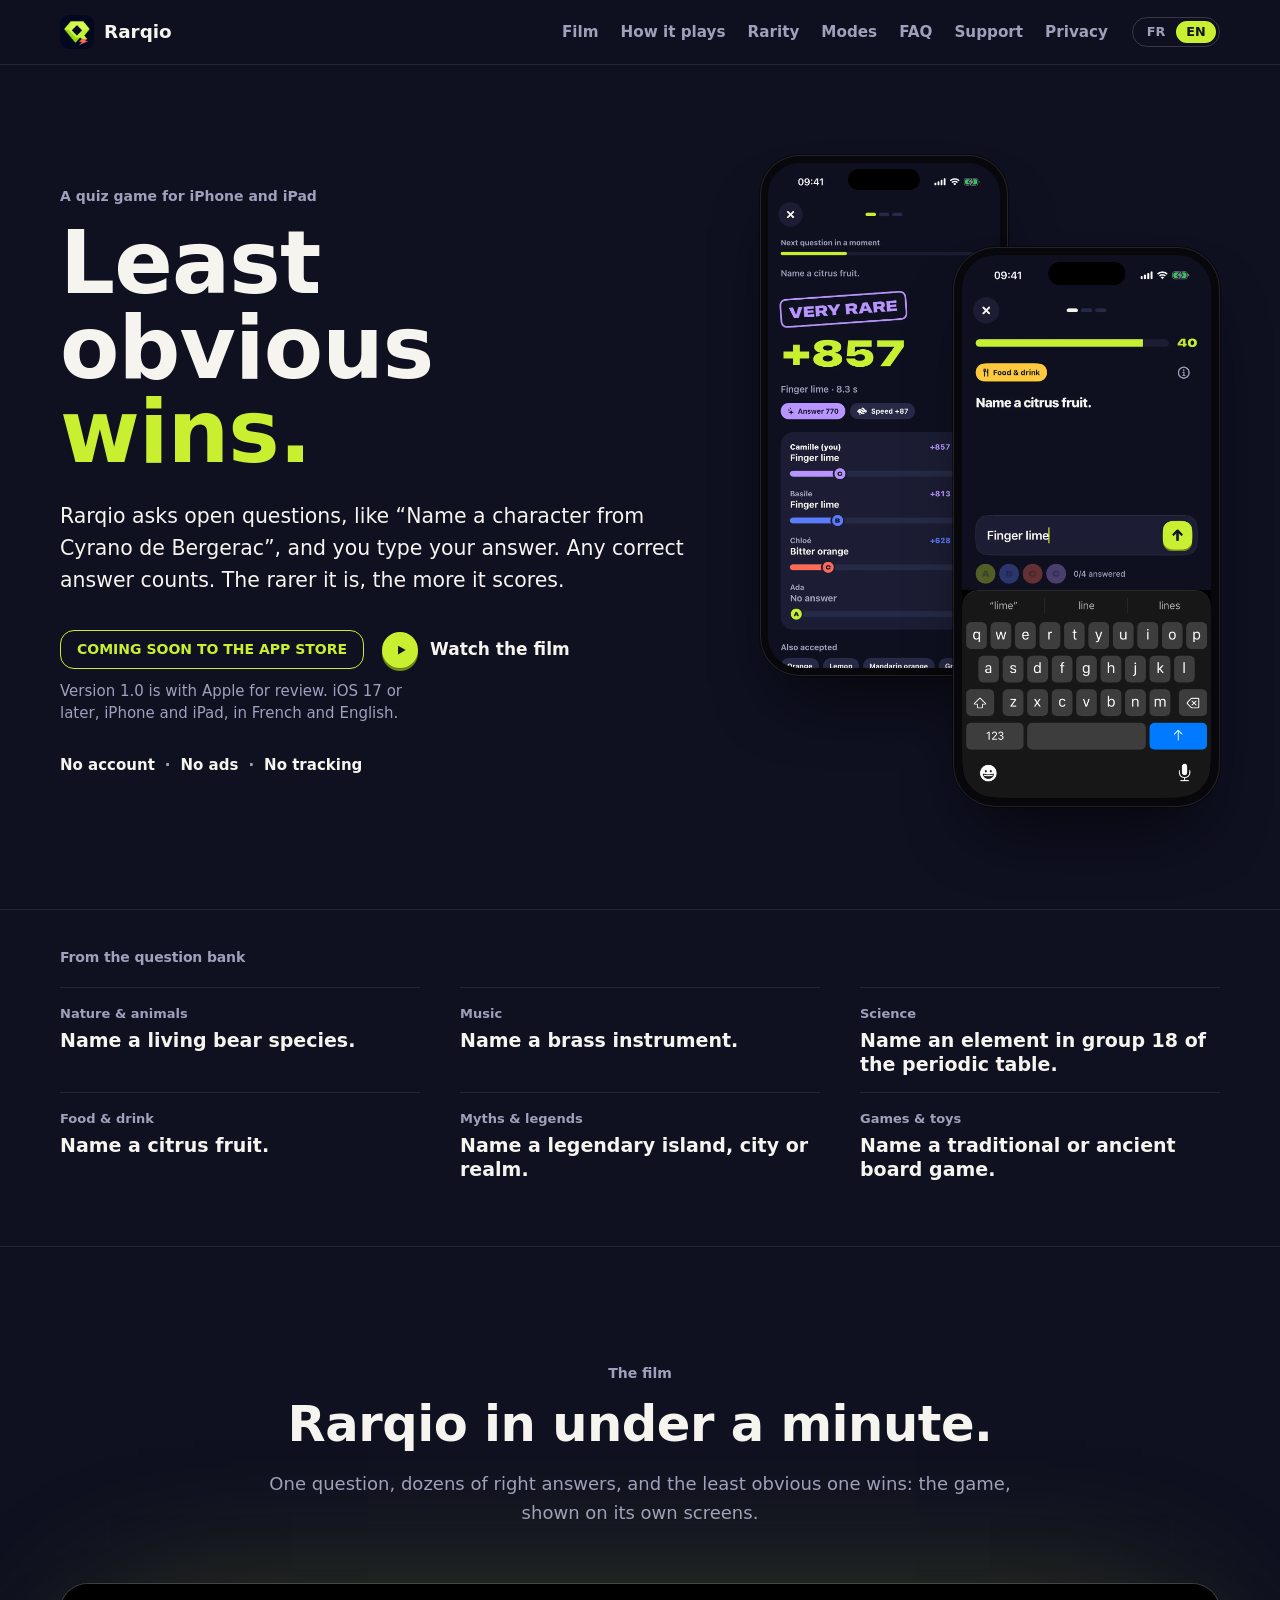
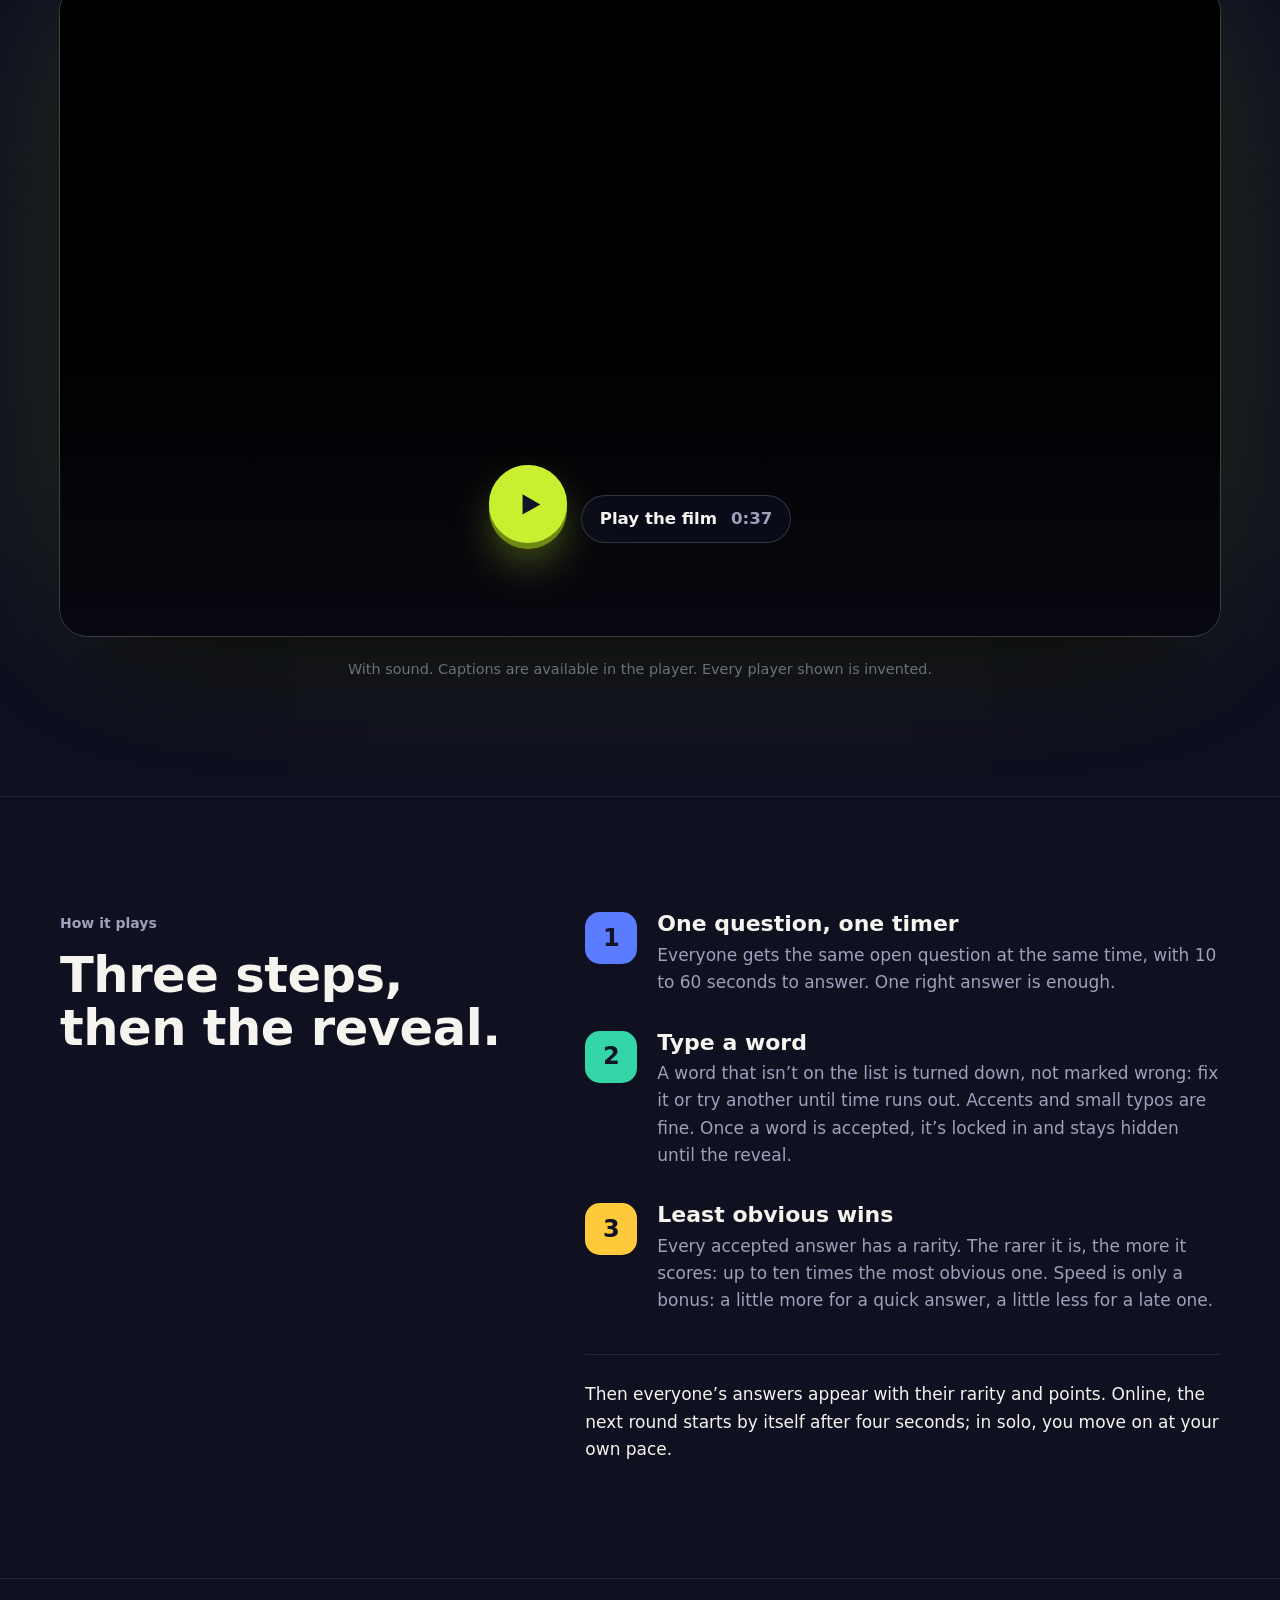
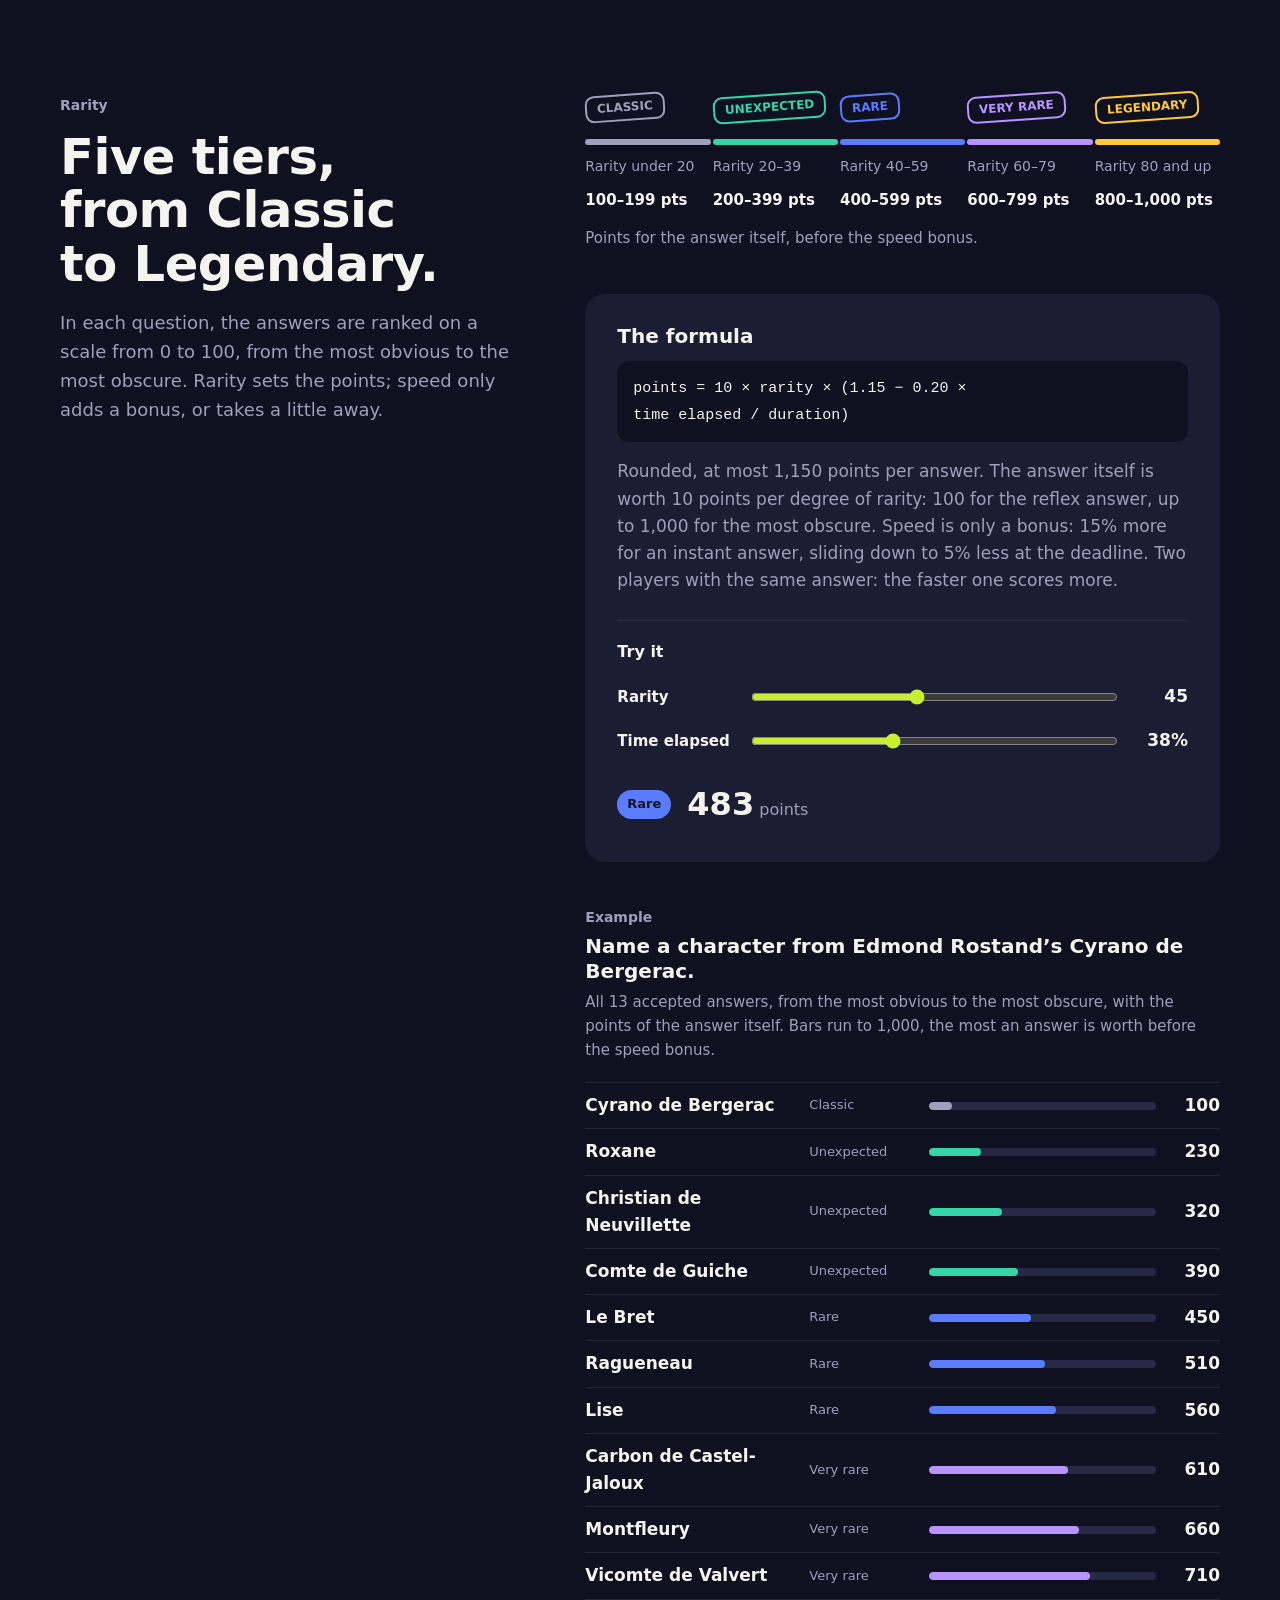
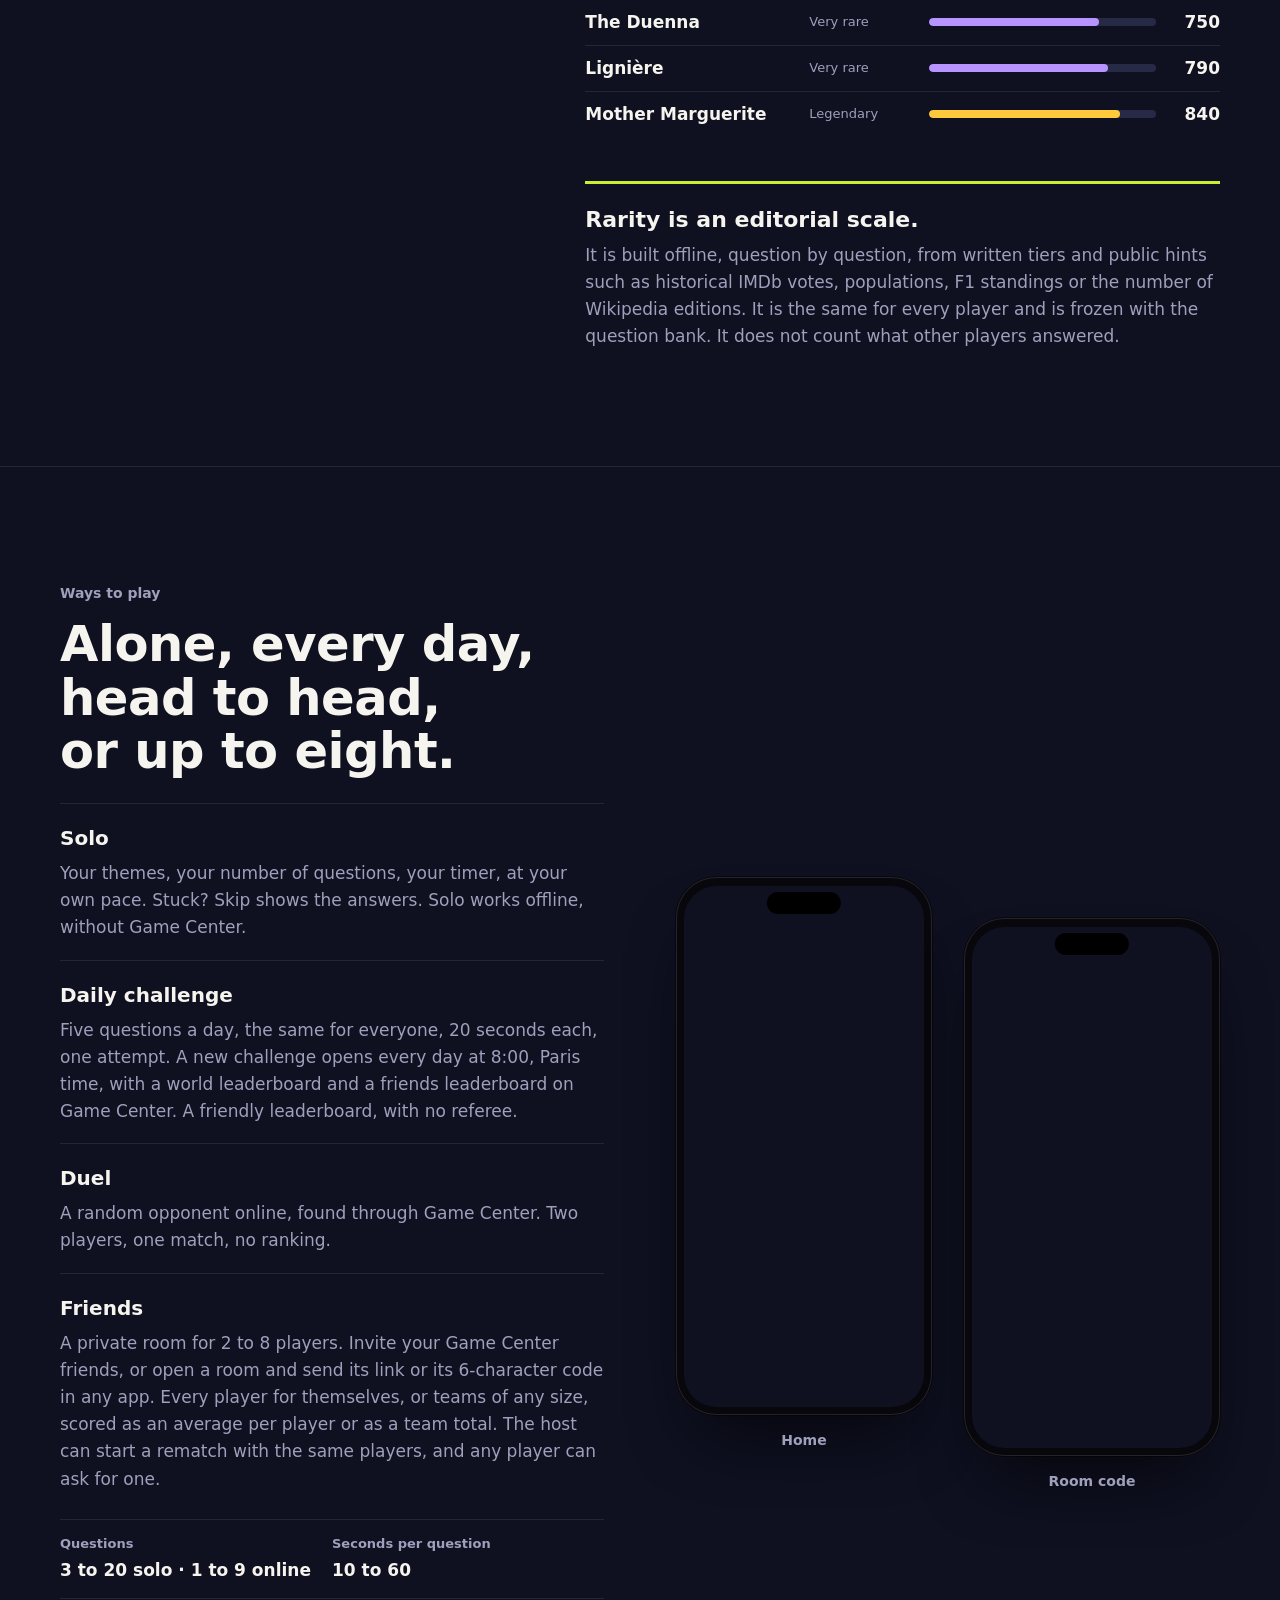
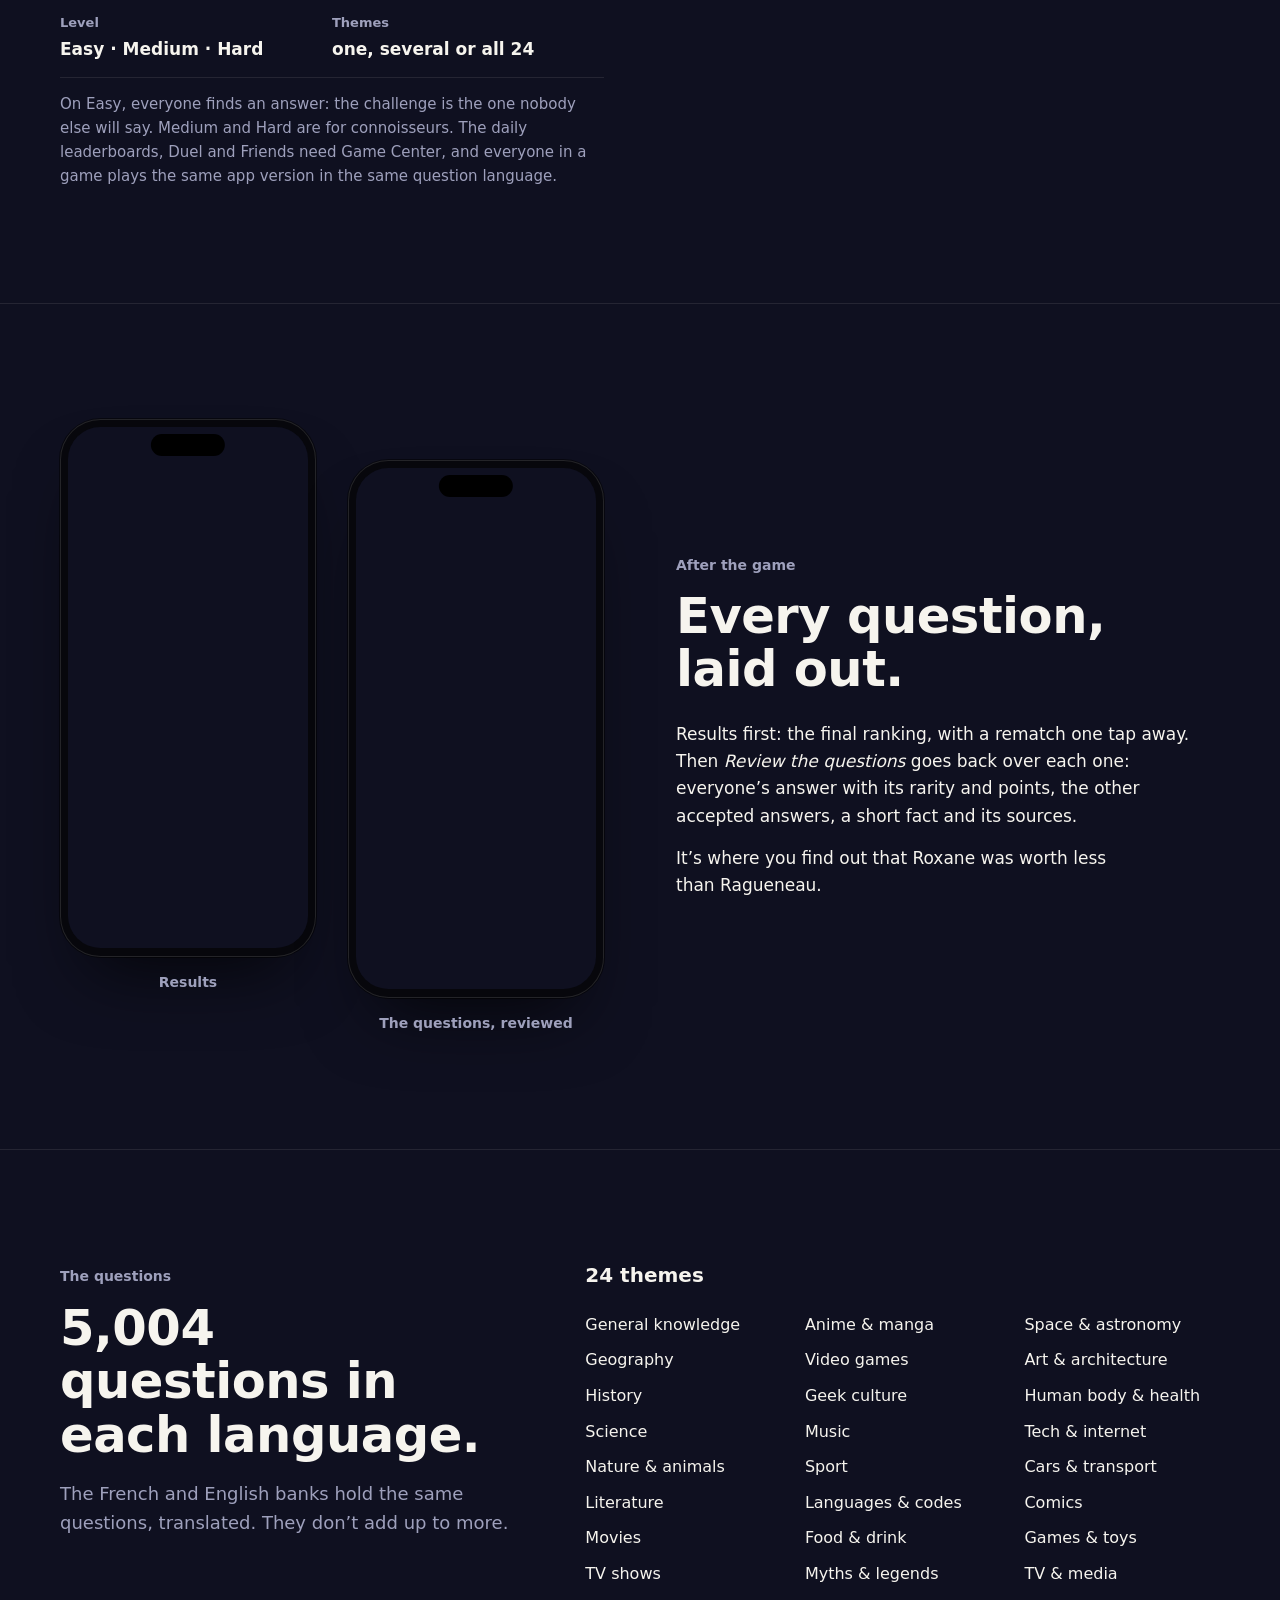
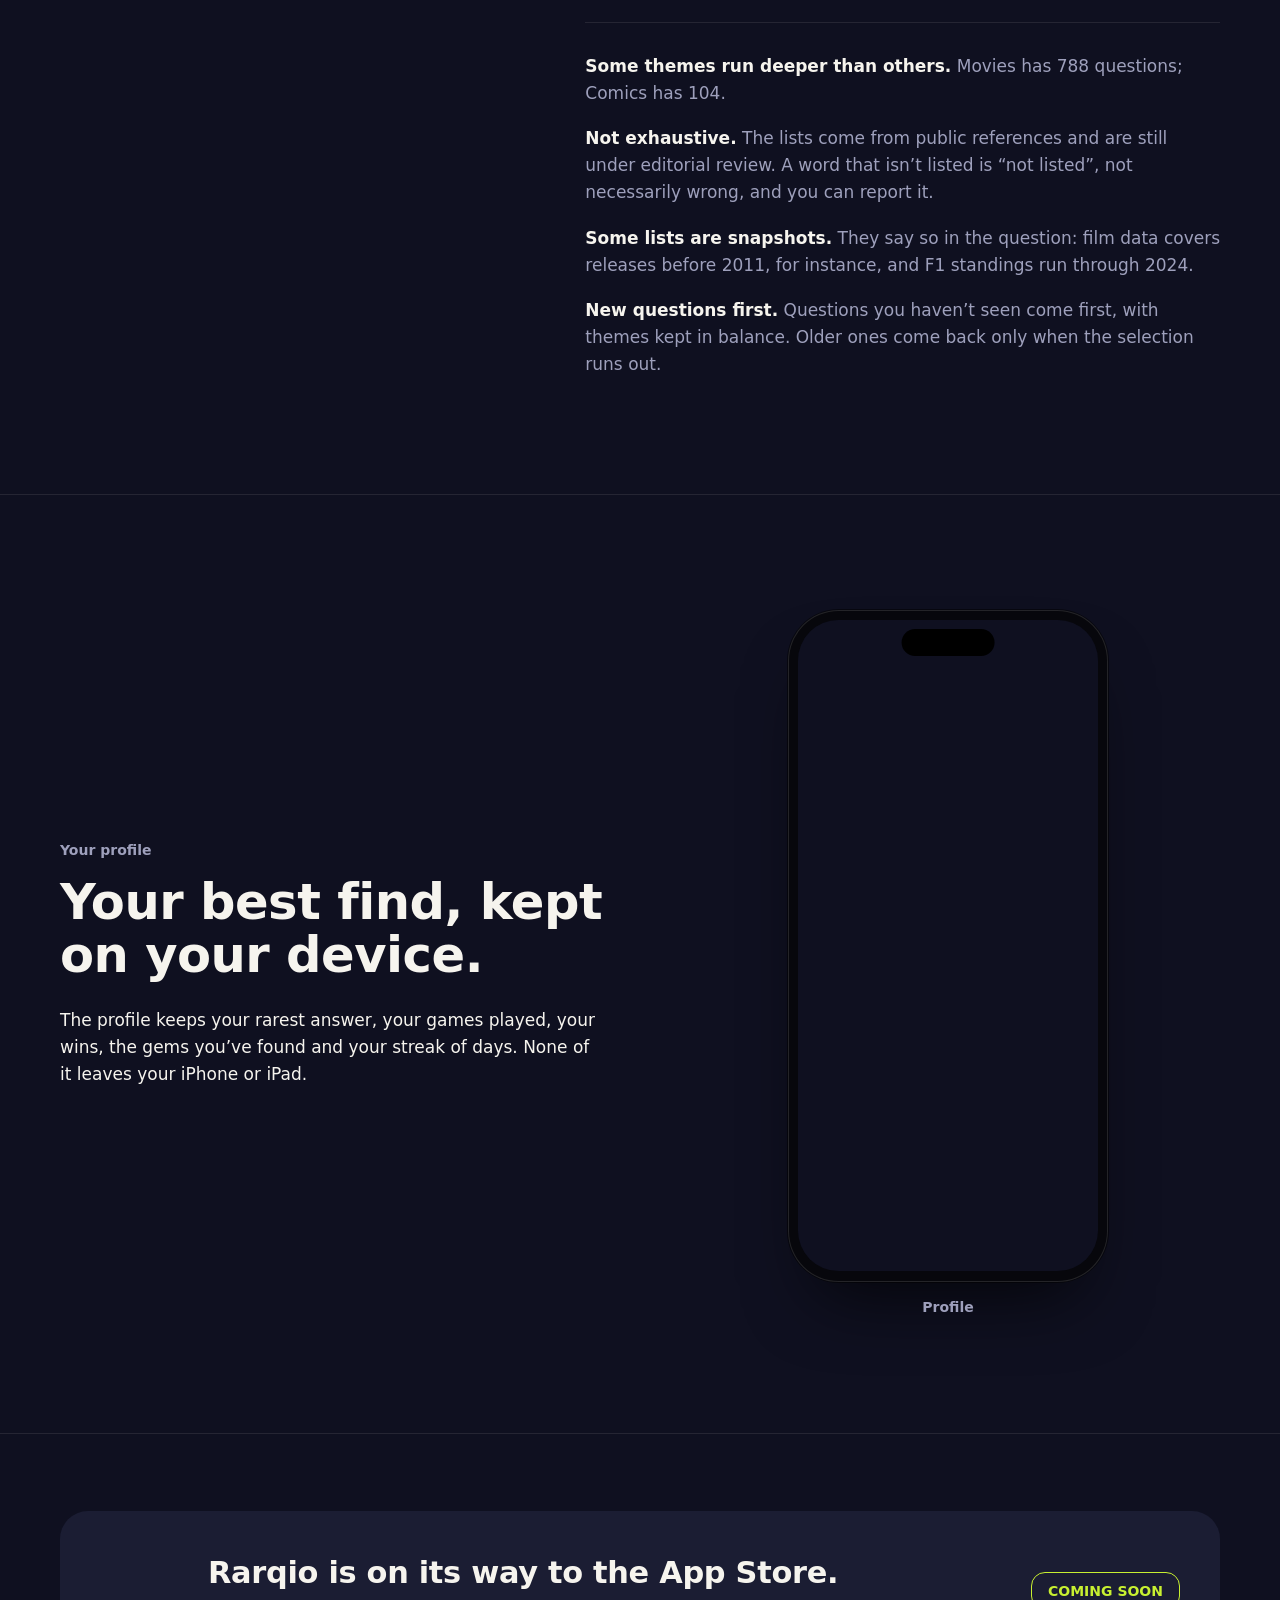
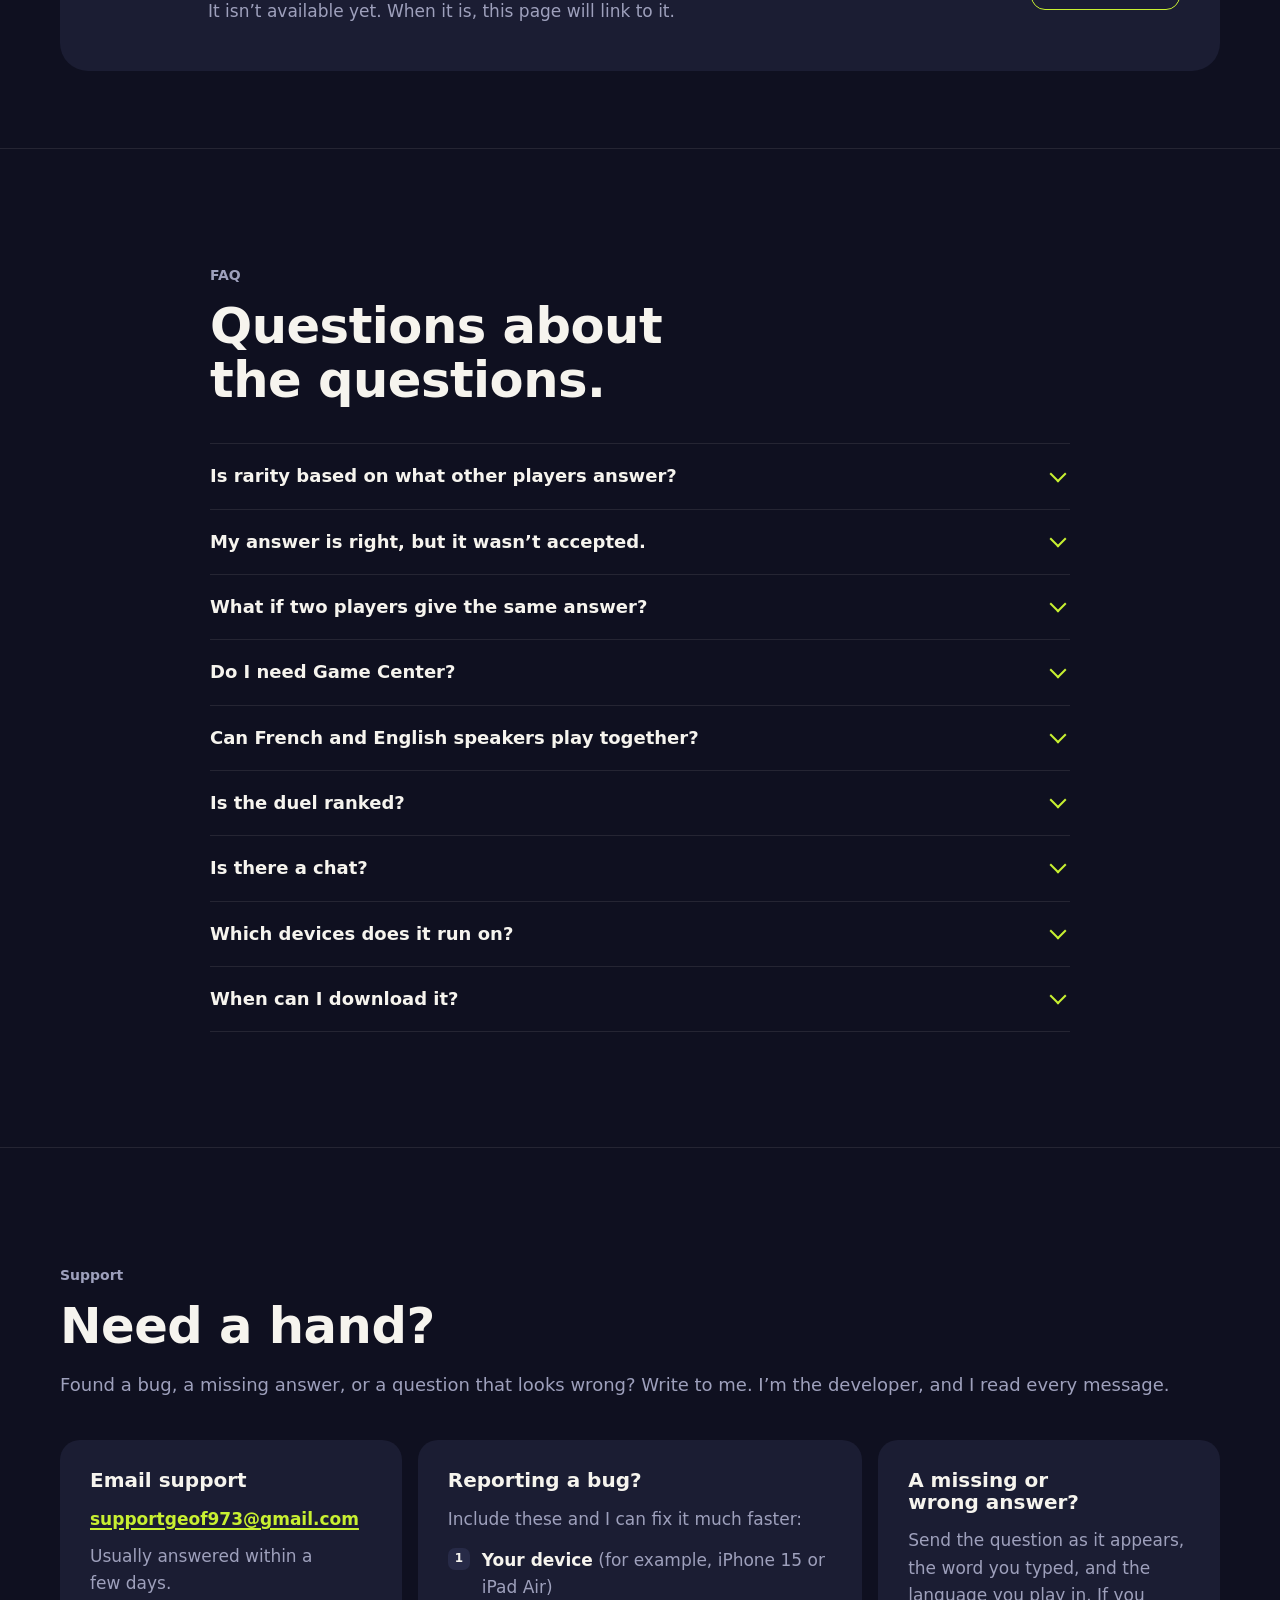
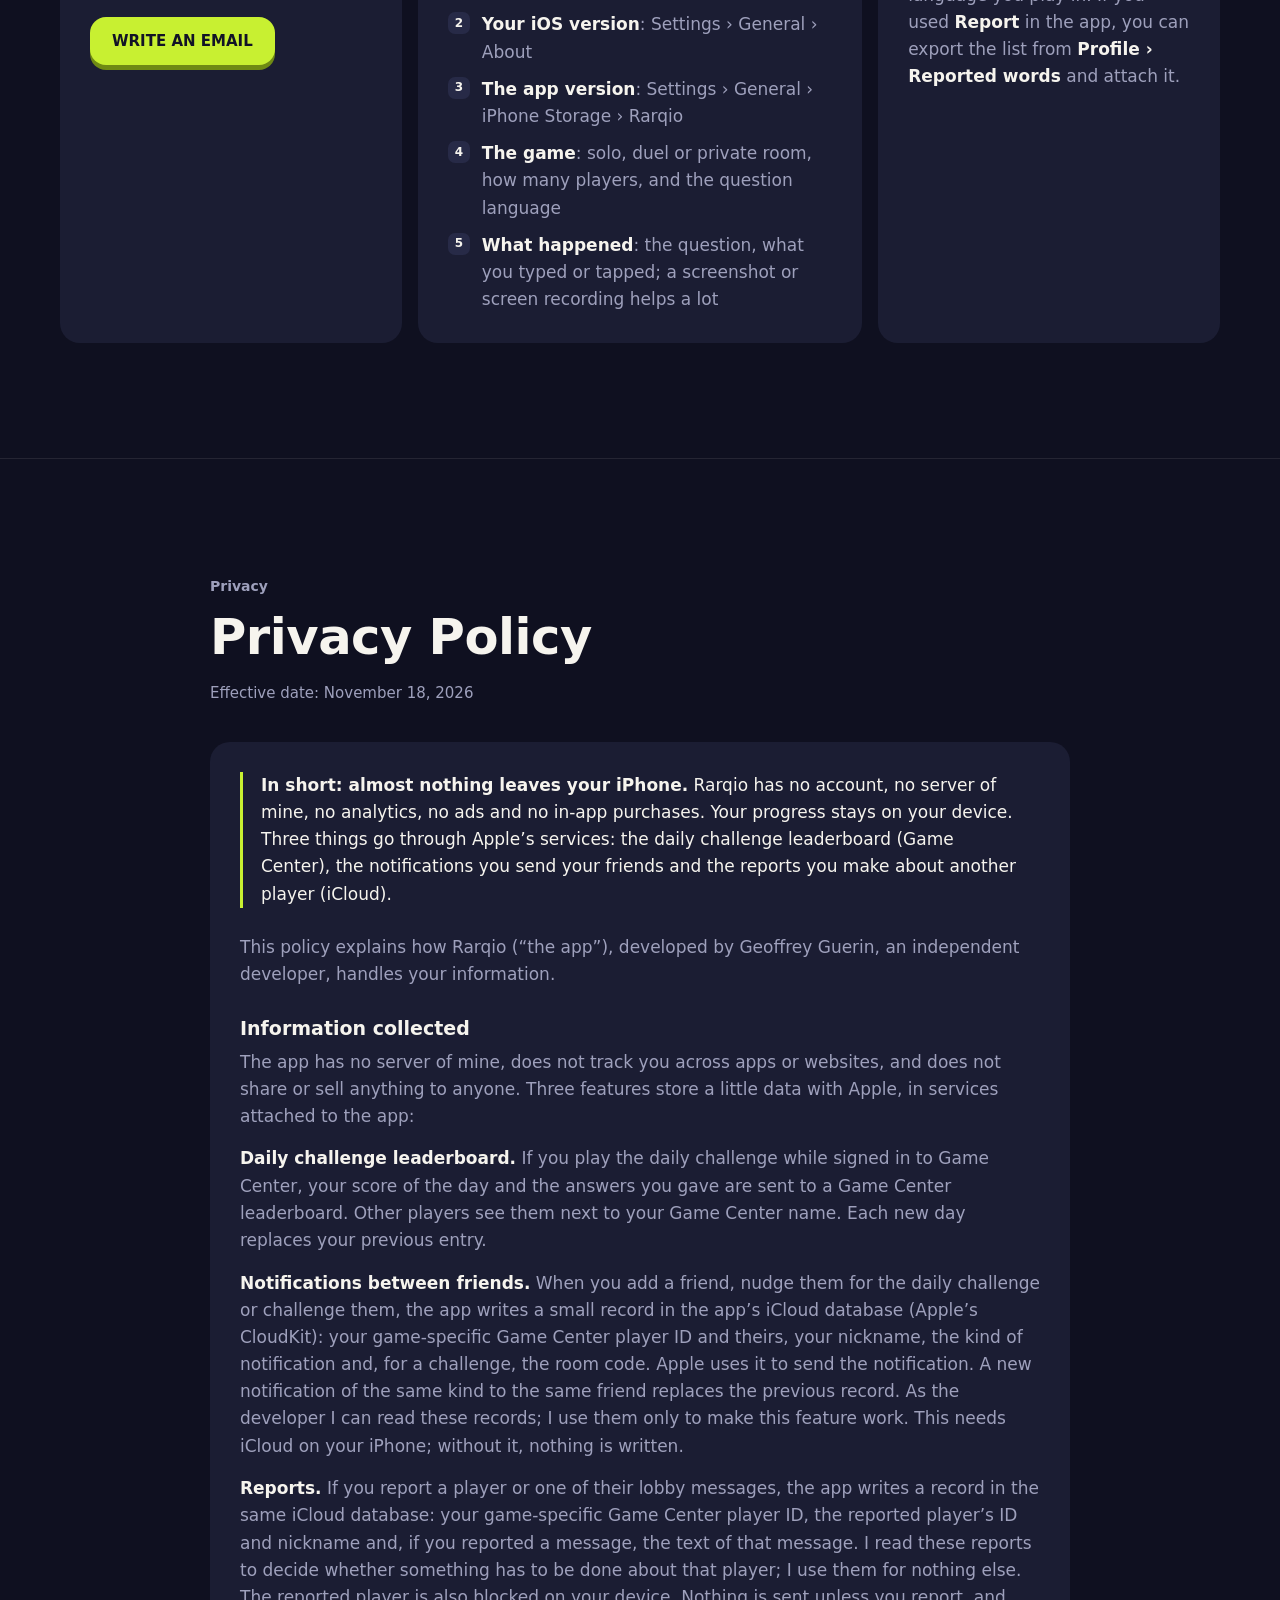
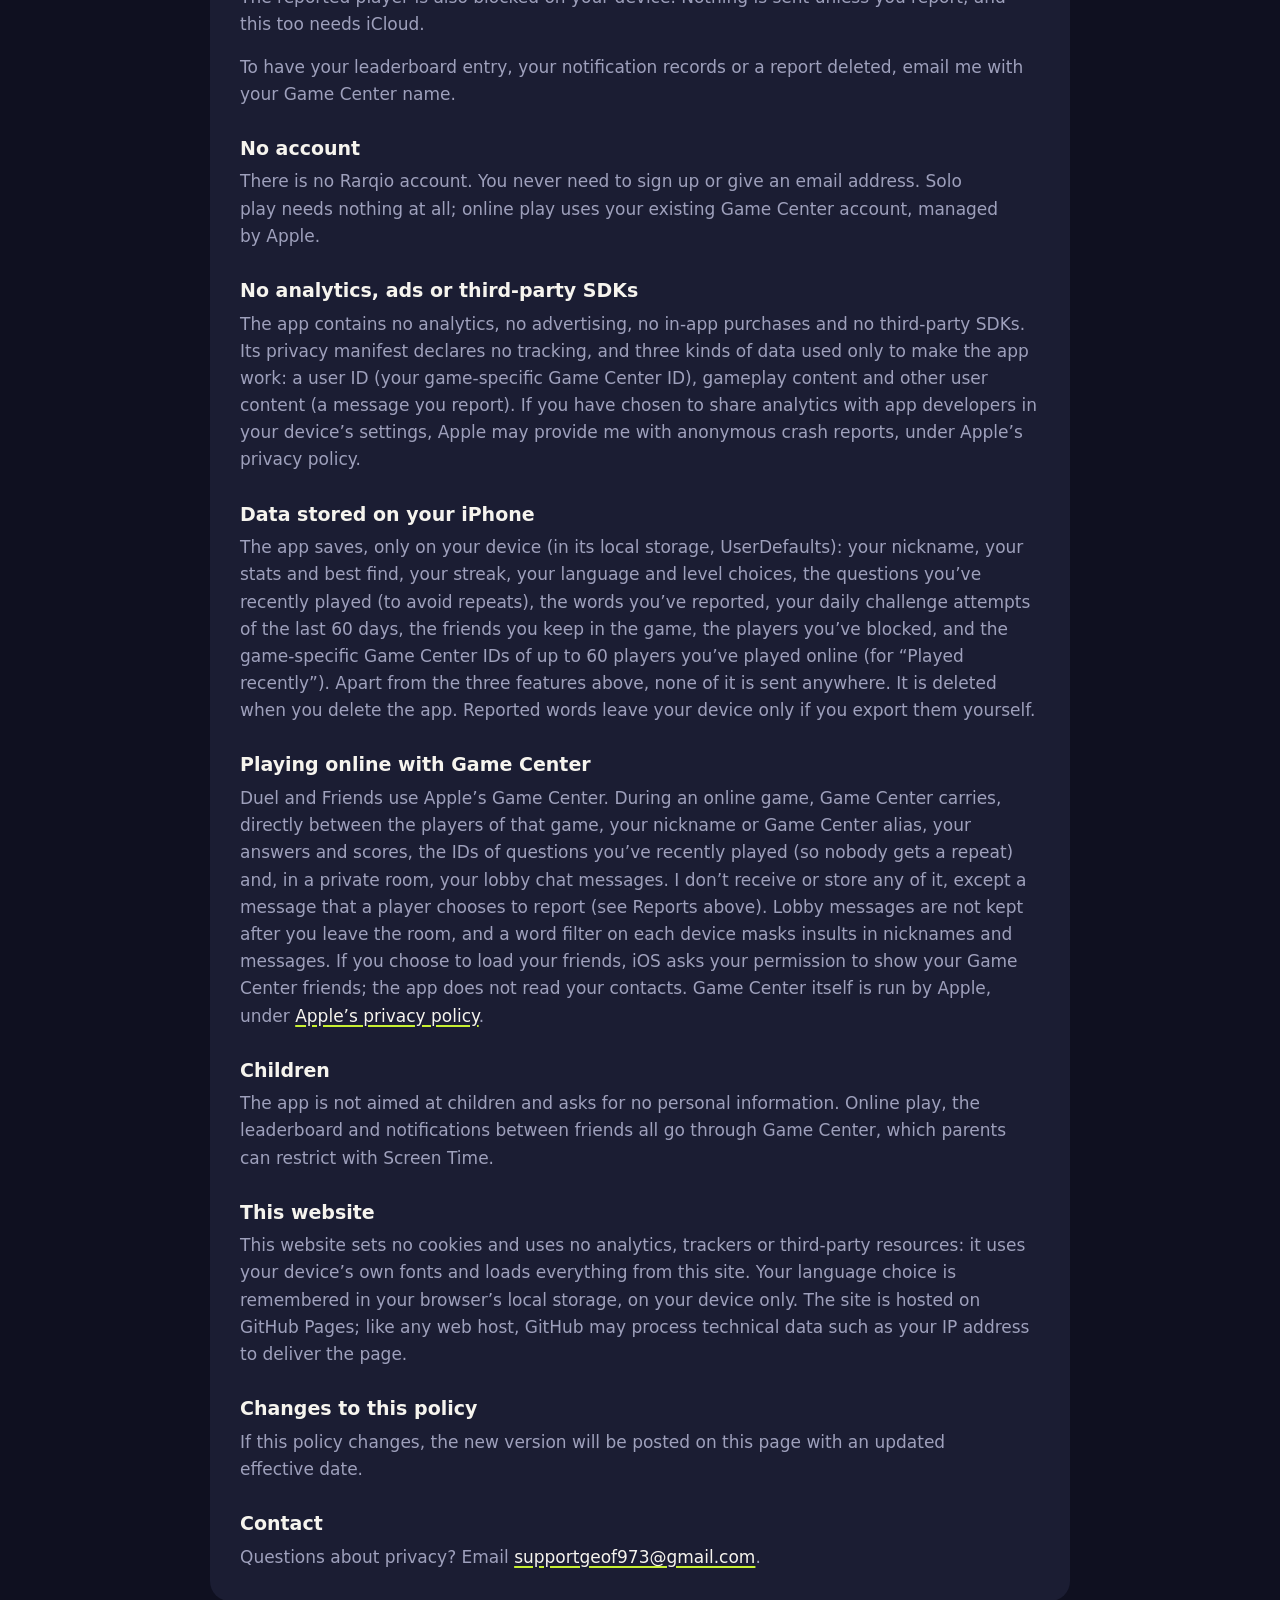
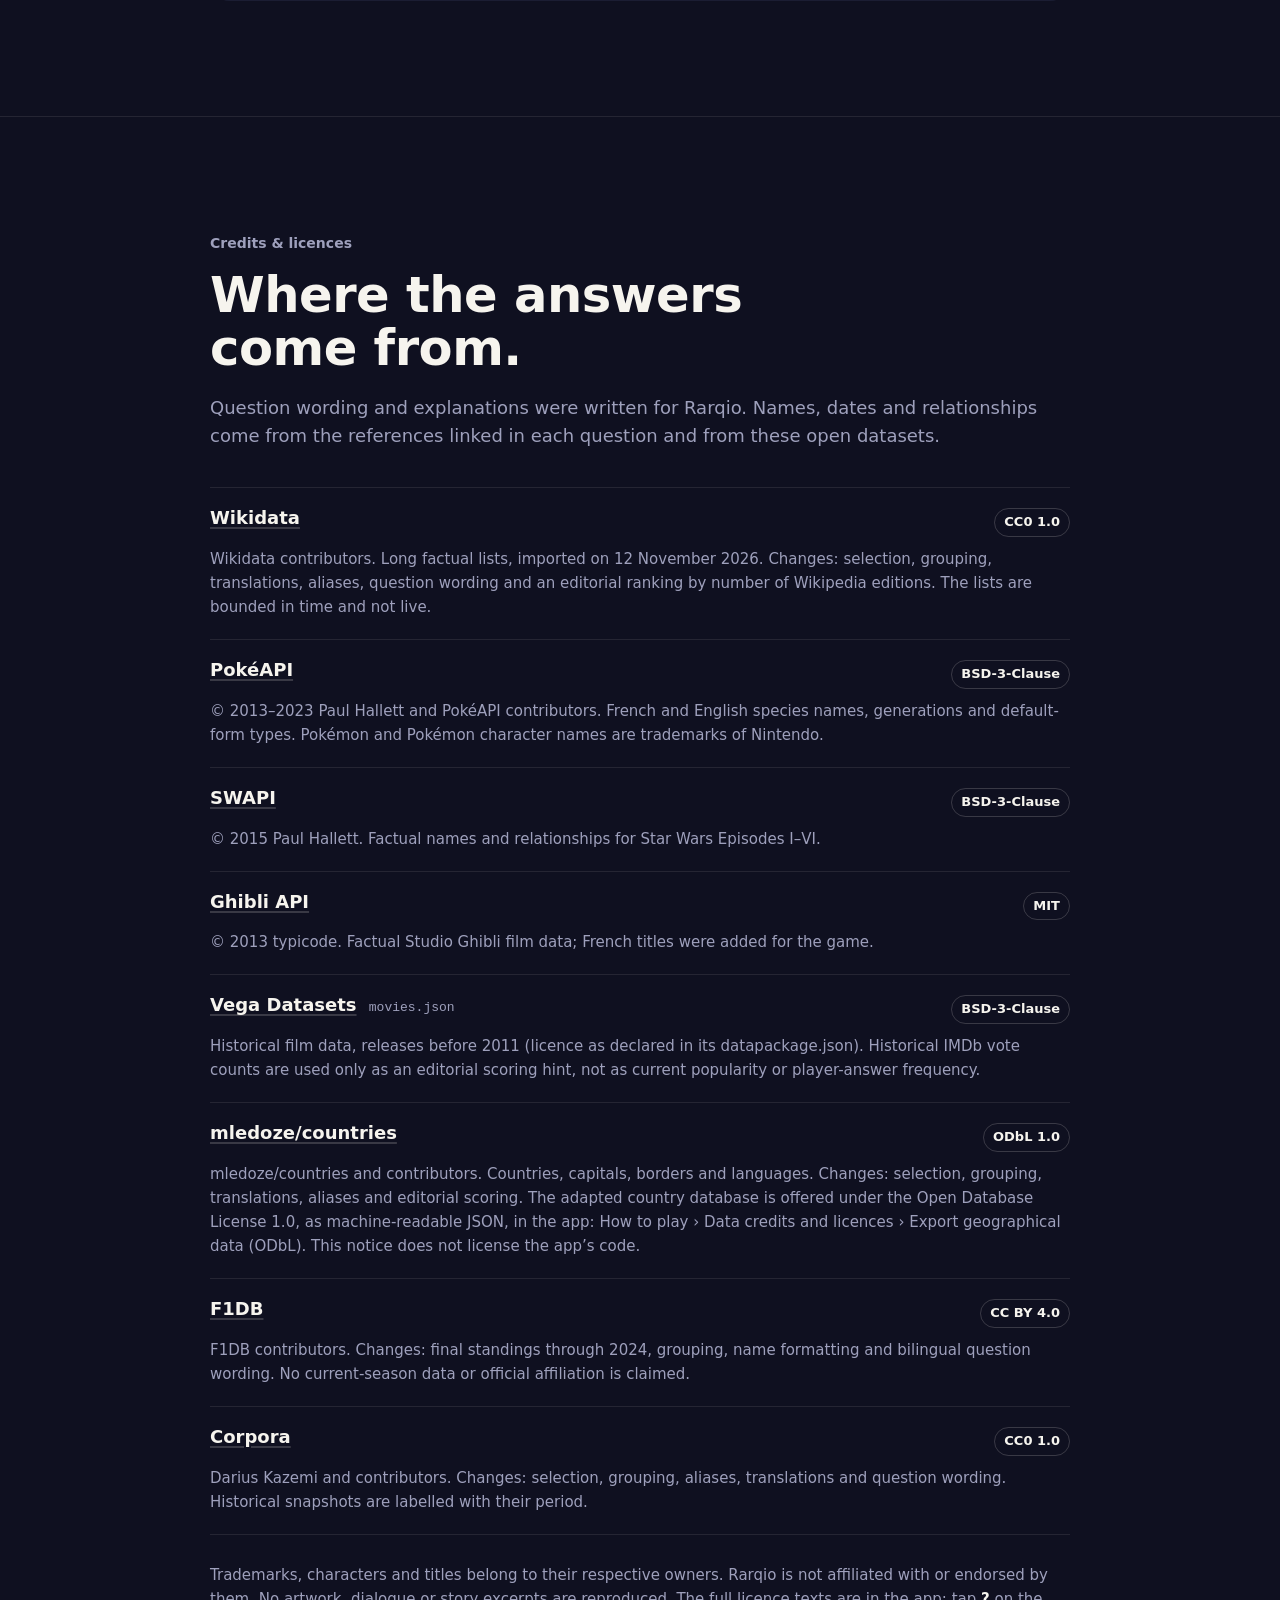
==== commit 000bdc79: "Add the launch film and bring the page to version 1.0 - New "The film" section with the launch film " ====
--- a/index.html
+++ b/index.html
@@ -2,7 +2,7 @@
 <html lang="en" data-lang="en">
 <head>
   <meta charset="utf-8">
-  <meta http-equiv="Content-Security-Policy" content="default-src 'self'; script-src 'self'; style-src 'self'; img-src 'self'; font-src 'self'; connect-src 'none'; media-src 'none'; object-src 'none'; frame-src 'none'; worker-src 'none'; base-uri 'self'; form-action 'none'">
+  <meta http-equiv="Content-Security-Policy" content="default-src 'self'; script-src 'self'; style-src 'self'; img-src 'self'; font-src 'self'; connect-src 'none'; media-src 'self'; object-src 'none'; frame-src 'none'; worker-src 'none'; base-uri 'self'; form-action 'none'">
   <meta name="viewport" content="width=device-width, initial-scale=1, viewport-fit=cover">
   <!-- Sets data-lang before first paint (?lang= > saved choice > browser language). -->
   <script src="lang.js"></script>
@@ -48,6 +48,7 @@
         <span>Rarqio</span>
       </a>
       <nav class="nav-links" aria-label="Sections" data-fr-aria-label="Sections">
+        <a class="nav-optional" href="#film">Film</a>
         <a href="#how"><span lang="en">How it plays</span><span lang="fr">Le principe</span></a>
         <a class="nav-optional" href="#rarity"><span lang="en">Rarity</span><span lang="fr">Rareté</span></a>
         <a class="nav-optional" href="#modes">Modes</a>
@@ -77,7 +78,13 @@
 
           <div class="status">
             <p class="soon"><span lang="en">Coming soon to the App Store</span><span lang="fr">Bientôt sur l’App Store</span></p>
-            <p class="status-note"><span lang="en">In development. iOS 17 or later, iPhone and iPad, in French and English.</span><span lang="fr">En développement. iOS&nbsp;17 ou ultérieur, iPhone et iPad, en français et en anglais.</span></p>
+            <p class="hero-film needs-js">
+              <a class="film-link" href="#film" data-play-film>
+                <span class="film-link-disc" aria-hidden="true"><svg viewBox="0 0 24 24" width="14" height="14" focusable="false"><path fill="currentColor" d="M7 4.5v15l13-7.5z"/></svg></span>
+                <span lang="en">Watch the film</span><span lang="fr">Voir le film</span>
+              </a>
+            </p>
+            <p class="status-note"><span lang="en">Version 1.0 is with Apple for review. iOS 17 or later, iPhone and iPad, in French and English.</span><span lang="fr">La version 1.0 est en cours de validation chez Apple. iOS&nbsp;17 ou ultérieur, iPhone et iPad, en français et en anglais.</span></p>
           </div>
 
           <ul class="facts-inline">
@@ -93,11 +100,11 @@
               <div class="screen">
                 <picture lang="en">
                   <source type="image/webp" srcset="screens/reveal-en.webp">
-                  <img src="screens/reveal-en.jpg" width="900" height="1957" loading="lazy" decoding="async" alt="The reveal: “Rare, +283” for the answer Le Bret, then each player’s answer and points, and the score race.">
+                  <img src="screens/reveal-en.jpg" width="900" height="1957" loading="lazy" decoding="async" alt="The reveal: “Very rare, +857” for the answer Finger lime, 770 points for the answer and 87 for speed, then each player’s answer and points.">
                 </picture>
                 <picture lang="fr">
                   <source type="image/webp" srcset="screens/reveal-fr.webp">
-                  <img src="screens/reveal-fr.jpg" width="900" height="1957" loading="lazy" decoding="async" alt="La révélation : « Très rare, +456 » pour la réponse Panthère nébuleuse, puis la réponse et les points de chaque joueur, et la course des scores.">
+                  <img src="screens/reveal-fr.jpg" width="900" height="1957" loading="lazy" decoding="async" alt="La révélation : « Très rare, +808 » pour la réponse Citron caviar, 770 points pour la réponse et 38 pour la rapidité, puis la réponse et les points de chaque joueur.">
                 </picture>
                 <span class="island" aria-hidden="true"></span>
               </div>
@@ -108,11 +115,11 @@
               <div class="screen">
                 <picture lang="en">
                   <source type="image/webp" srcset="screens/question-en.webp">
-                  <img src="screens/question-en.jpg" width="900" height="1957" loading="lazy" decoding="async" alt="A question in progress: “Name a character from Edmond Rostand’s Cyrano de Bergerac.” The answer being typed is “Le Bret”.">
+                  <img src="screens/question-en.jpg" width="900" height="1957" loading="lazy" decoding="async" alt="A question in progress: “Name a citrus fruit.” The answer being typed is “Finger lime”.">
                 </picture>
                 <picture lang="fr">
                   <source type="image/webp" srcset="screens/question-fr.webp">
-                  <img src="screens/question-fr.jpg" width="900" height="1957" loading="lazy" decoding="async" alt="Une question en cours : « Cite un club champion de France de football (première division) avant 2025. » La réponse en cours de saisie est « FC Nantes ».">
+                  <img src="screens/question-fr.jpg" width="900" height="1957" loading="lazy" decoding="async" alt="Une question en cours : « Cite un agrume. » La réponse en cours de saisie est « Citron caviar ».">
                 </picture>
                 <span class="island" aria-hidden="true"></span>
               </div>
@@ -134,6 +141,42 @@
           <li><span class="sample-theme"><span lang="en">Myths &amp; legends</span><span lang="fr">Mythes &amp; légendes</span></span><span class="sample-q"><span lang="en">Name a legendary island, city or realm.</span><span lang="fr">Cite une île, une cité ou un royaume légendaire.</span></span></li>
           <li><span class="sample-theme"><span lang="en">Games &amp; toys</span><span lang="fr">Jeux &amp; jouets</span></span><span class="sample-q"><span lang="en">Name a traditional or ancient board game.</span><span lang="fr">Cite un jeu de plateau traditionnel ou antique.</span></span></li>
         </ul>
+      </div>
+    </section>
+
+    <!-- ============ FILM ============ -->
+    <!-- The film files come from the launch-film workspace (outils/web.py): one cut per language and orientation. -->
+    <section class="section film-section" id="film" aria-labelledby="film-title">
+      <div class="wrap">
+        <header class="section-head film-head">
+          <p class="eyebrow"><span lang="en">The film</span><span lang="fr">Le film</span></p>
+          <h2 id="film-title"><span lang="en">Rarqio in under a minute.</span><span lang="fr">Rarqio en moins d’une minute.</span></h2>
+          <p class="section-lede" lang="en">One question, dozens of right answers, and the least obvious one wins: the game, shown on its own screens.</p>
+          <p class="section-lede" lang="fr">Une question, des dizaines de bonnes réponses, et la moins évidente l’emporte&nbsp;: le jeu, montré sur ses propres écrans.</p>
+        </header>
+
+        <div class="film-frame" id="film-frame" data-state="idle">
+          <video class="film-video" id="film-video" playsinline preload="none" tabindex="-1" aria-hidden="true"></video>
+          <div class="film-cover" id="film-cover">
+            <!-- The poster carries words, so each language has its own; the hidden one is never fetched. -->
+            <picture lang="en">
+              <source media="(orientation: portrait)" srcset="films/en-poster-portrait.jpg">
+              <img src="films/en-poster-landscape.jpg" alt="" width="1920" height="1080" loading="lazy" decoding="async">
+            </picture>
+            <picture lang="fr">
+              <source media="(orientation: portrait)" srcset="films/fr-poster-portrait.jpg">
+              <img src="films/fr-poster-landscape.jpg" alt="" width="1920" height="1080" loading="lazy" decoding="async">
+            </picture>
+            <button type="button" class="film-play" id="film-play">
+              <span class="film-play-disc" aria-hidden="true"><svg viewBox="0 0 24 24" width="30" height="30" focusable="false"><path fill="currentColor" d="M7 4.5v15l13-7.5z"/></svg></span>
+              <span class="film-play-text">
+                <span class="film-when-idle"><span lang="en">Play the film</span><span lang="fr">Lancer le film</span></span><span class="film-when-ended"><span lang="en">Watch again</span><span lang="fr">Revoir le film</span></span><span class="sr-only"><span lang="en">, with sound</span><span lang="fr">, avec le son</span></span>
+                <span class="film-time" aria-hidden="true"><span lang="en">0:37</span><span lang="fr">0:32</span></span>
+              </span>
+            </button>
+          </div>
+        </div>
+        <p class="film-note"><span lang="en">With sound. Captions are available in the player. Every player shown is invented.</span><span lang="fr">Avec le son. Sous-titres disponibles dans le lecteur. Tous les joueurs montrés sont inventés.</span></p>
       </div>
     </section>
 
@@ -177,7 +220,7 @@
       <div class="wrap split">
         <header class="section-head">
           <p class="eyebrow"><span lang="en">Rarity</span><span lang="fr">La rareté</span></p>
-          <h2 id="rarity-title"><span lang="en">Five tiers, from Classic to Exceptional.</span><span lang="fr">Cinq paliers, de Classique à Singulière.</span></h2>
+          <h2 id="rarity-title"><span lang="en">Five tiers, from Classic to Legendary.</span><span lang="fr">Cinq paliers, de Classique à Légendaire.</span></h2>
           <p class="section-lede" lang="en">In each question, the answers are ranked on a scale from 0 to 100, from the most obvious to the most obscure. Rarity sets the points; speed only adds a bonus, or takes a little away.</p>
           <p class="section-lede" lang="fr">Dans chaque question, les réponses sont classées sur une échelle de 0 à 100, de la plus évidente à la plus pointue. La rareté fixe les points&nbsp;; la rapidité n’ajoute qu’un bonus, ou en retire un peu.</p>
         </header>
@@ -210,7 +253,7 @@
               <span class="tier-pts">600–799&nbsp;pts</span>
             </li>
             <li class="tier t-exceptional">
-              <span class="stamp"><span lang="en">Exceptional</span><span lang="fr">Singulière</span></span>
+              <span class="stamp"><span lang="en">Legendary</span><span lang="fr">Légendaire</span></span>
               <span class="tier-bar" aria-hidden="true"></span>
               <span class="tier-range"><span lang="en">Rarity 80 and up</span><span lang="fr">Rareté 80 et plus</span></span>
               <span class="tier-pts"><span lang="en">800–1,000 pts</span><span lang="fr">800–1&#8239;000&nbsp;pts</span></span>
@@ -266,7 +309,7 @@
               <li class="t-very"><span class="l-name">Vicomte de Valvert</span><span class="l-tier"><span lang="en">Very rare</span><span lang="fr">Très rare</span></span><span class="l-bar" aria-hidden="true"><span></span></span><span class="l-pts">710</span></li>
               <li class="t-very"><span class="l-name"><span lang="en">The Duenna</span><span lang="fr">La Duègne</span></span><span class="l-tier"><span lang="en">Very rare</span><span lang="fr">Très rare</span></span><span class="l-bar" aria-hidden="true"><span></span></span><span class="l-pts">750</span></li>
               <li class="t-very"><span class="l-name">Lignière</span><span class="l-tier"><span lang="en">Very rare</span><span lang="fr">Très rare</span></span><span class="l-bar" aria-hidden="true"><span></span></span><span class="l-pts">790</span></li>
-              <li class="t-exceptional"><span class="l-name"><span lang="en">Mother Marguerite</span><span lang="fr">Mère Marguerite</span></span><span class="l-tier"><span lang="en">Exceptional</span><span lang="fr">Singulière</span></span><span class="l-bar" aria-hidden="true"><span></span></span><span class="l-pts">840</span></li>
+              <li class="t-exceptional"><span class="l-name"><span lang="en">Mother Marguerite</span><span lang="fr">Mère Marguerite</span></span><span class="l-tier"><span lang="en">Legendary</span><span lang="fr">Légendaire</span></span><span class="l-bar" aria-hidden="true"><span></span></span><span class="l-pts">840</span></li>
             </ol>
           </figure>
 
@@ -284,13 +327,18 @@
       <div class="wrap feature-grid">
         <div class="feature-copy">
           <p class="eyebrow"><span lang="en">Ways to play</span><span lang="fr">Les modes</span></p>
-          <h2 id="modes-title"><span lang="en">Alone, head to head, or up to eight.</span><span lang="fr">Seul, en duel, ou jusqu’à huit.</span></h2>
+          <h2 id="modes-title"><span lang="en">Alone, every day, head to head, or up to eight.</span><span lang="fr">Seul, chaque jour, en duel, ou jusqu’à huit.</span></h2>
 
           <dl class="modes">
             <div class="mode">
               <dt>Solo</dt>
-              <dd lang="en">Quick Game: 5 questions from every theme. Or tap a theme to play it on your own. Stuck? Skip shows the answers. Solo works offline, without Game Center.</dd>
-              <dd lang="fr">Partie rapide&nbsp;: 5 questions, tous les thèmes. Ou touchez un thème pour y jouer seul. Bloqué&nbsp;? «&nbsp;Passer&nbsp;» affiche les réponses. Le solo fonctionne hors ligne, sans Game Center.</dd>
+              <dd lang="en">Your themes, your number of questions, your timer, at your own pace. Stuck? Skip shows the answers. Solo works offline, without Game Center.</dd>
+              <dd lang="fr">Vos thèmes, votre nombre de questions, votre chrono, à votre rythme. Bloqué&nbsp;? «&nbsp;Passer&nbsp;» affiche les réponses. Le solo fonctionne hors ligne, sans Game Center.</dd>
+            </div>
+            <div class="mode">
+              <dt><span lang="en">Daily challenge</span><span lang="fr">Défi du jour</span></dt>
+              <dd lang="en">Five questions a day, the same for everyone, 20 seconds each, one attempt. A new challenge opens every day at 8:00, Paris time, with a world leaderboard and a friends leaderboard on Game Center. A friendly leaderboard, with no referee.</dd>
+              <dd lang="fr">Cinq questions par jour, les mêmes pour tout le monde, 20 secondes chacune, une seule tentative. Un nouveau défi s’ouvre chaque jour à 8&nbsp;h, heure de Paris, avec un classement mondial et un classement entre amis sur Game Center. Un classement amical, sans arbitre.</dd>
             </div>
             <div class="mode">
               <dt>Duel</dt>
@@ -299,19 +347,19 @@
             </div>
             <div class="mode">
               <dt><span lang="en">Friends</span><span lang="fr">Amis</span></dt>
-              <dd lang="en">A private room for 2 to 8 players. Invite your Game Center friends, or create a 6-character code and share it in any app. Every player for themselves, or teams of any size, scored as an average per player or as a team total. The host can start a rematch with the same players, and any player can ask for one.</dd>
-              <dd lang="fr">Un salon privé de 2 à 8 joueurs. Invitez vos amis Game Center, ou créez un code à 6 caractères à partager sur n’importe quelle app. Chacun pour soi, ou en équipes de toutes tailles, au score moyen par joueur ou au total de l’équipe. L’hôte peut lancer une revanche avec les mêmes joueurs, et chaque joueur peut en demander une.</dd>
+              <dd lang="en">A private room for 2 to 8 players. Invite your Game Center friends, or open a room and send its link or its 6-character code in any app. Every player for themselves, or teams of any size, scored as an average per player or as a team total. The host can start a rematch with the same players, and any player can ask for one.</dd>
+              <dd lang="fr">Un salon privé de 2 à 8 joueurs. Invitez vos amis Game Center, ou ouvrez un salon et envoyez son lien ou son code à 6 caractères sur n’importe quelle app. Chacun pour soi, ou en équipes de toutes tailles, au score moyen par joueur ou au total de l’équipe. L’hôte peut lancer une revanche avec les mêmes joueurs, et chaque joueur peut en demander une.</dd>
             </div>
           </dl>
 
           <ul class="settings" aria-label="Game settings" data-fr-aria-label="Réglages de partie">
-            <li><span class="set-label"><span lang="en">Rounds</span><span lang="fr">Manches</span></span><span class="set-value">1 · 3 · 5 · 7 · 9</span></li>
+            <li><span class="set-label"><span lang="en">Questions</span><span lang="fr">Questions</span></span><span class="set-value"><span lang="en">3 to 20 solo · 1 to 9 online</span><span lang="fr">3 à 20 en solo · 1 à 9 en ligne</span></span></li>
             <li><span class="set-label"><span lang="en">Seconds per question</span><span lang="fr">Secondes par question</span></span><span class="set-value"><span lang="en">10 to 60</span><span lang="fr">10 à 60</span></span></li>
             <li><span class="set-label"><span lang="en">Level</span><span lang="fr">Niveau</span></span><span class="set-value"><span lang="en">Easy · Medium · Hard</span><span lang="fr">Facile · Moyen · Difficile</span></span></li>
             <li><span class="set-label"><span lang="en">Themes</span><span lang="fr">Thèmes</span></span><span class="set-value"><span lang="en">one, several or all 24</span><span lang="fr">un, plusieurs ou les 24</span></span></li>
           </ul>
-          <p class="note-small" lang="en">On Easy, everyone finds an answer: the challenge is the one nobody else will say. Medium and Hard are for connoisseurs. Duel and Friends need Game Center, and everyone in a game plays the same app version in the same question language.</p>
-          <p class="note-small" lang="fr">En Facile, tout le monde trouve une réponse&nbsp;: le défi, c’est celle que personne ne dira. Moyen et Difficile visent les connaisseurs. Duel et Amis demandent Game Center, et tous les joueurs d’une partie utilisent la même version de l’app et la même langue de questions.</p>
+          <p class="note-small" lang="en">On Easy, everyone finds an answer: the challenge is the one nobody else will say. Medium and Hard are for connoisseurs. The daily leaderboards, Duel and Friends need Game Center, and everyone in a game plays the same app version in the same question language.</p>
+          <p class="note-small" lang="fr">En Facile, tout le monde trouve une réponse&nbsp;: le défi, c’est celle que personne ne dira. Moyen et Difficile visent les connaisseurs. Les classements du défi, Duel et Amis demandent Game Center, et tous les joueurs d’une partie utilisent la même version de l’app et la même langue de questions.</p>
         </div>
 
         <div class="feature-visual pair">
@@ -320,11 +368,11 @@
               <div class="screen">
                 <picture lang="en">
                   <source type="image/webp" srcset="screens/home-en.webp">
-                  <img src="screens/home-en.jpg" width="900" height="1957" loading="lazy" decoding="async" alt="Rarqio home screen: Quick Game, Easy, Medium and Hard levels, Duel and Friends tiles, and theme tiles to play solo.">
+                  <img src="screens/home-en.jpg" width="900" height="1957" loading="lazy" decoding="async" alt="Rarqio home screen: Daily challenge, Play solo, the Duel and With friends tiles, and a “Did you know?” fact card.">
                 </picture>
                 <picture lang="fr">
                   <source type="image/webp" srcset="screens/home-fr.webp">
-                  <img src="screens/home-fr.jpg" width="900" height="1957" loading="lazy" decoding="async" alt="Écran d’accueil de Rarqio : Partie rapide, niveaux Facile, Moyen et Difficile, tuiles Duel et Amis, et thèmes à jouer en solo.">
+                  <img src="screens/home-fr.jpg" width="900" height="1957" loading="lazy" decoding="async" alt="Écran d’accueil de Rarqio : Défi du jour, Jouer en solo, les tuiles Duel et Entre amis, et une carte « Le savais-tu ? ».">
                 </picture>
                 <span class="island" aria-hidden="true"></span>
               </div>
@@ -336,11 +384,11 @@
               <div class="screen">
                 <picture lang="en">
                   <source type="image/webp" srcset="screens/code-en.webp">
-                  <img src="screens/code-en.jpg" width="900" height="1957" loading="lazy" decoding="async" alt="A private room code, SB5 5XS, with a Send the code button, while waiting for the other players.">
+                  <img src="screens/code-en.jpg" width="900" height="1957" loading="lazy" decoding="async" alt="A private room code, SKL 5XJ, with the Send the link and Copy the link buttons, while waiting for the other players.">
                 </picture>
                 <picture lang="fr">
                   <source type="image/webp" srcset="screens/code-fr.webp">
-                  <img src="screens/code-fr.jpg" width="900" height="1957" loading="lazy" decoding="async" alt="Un code de salon privé, XPS 5WB, avec le bouton Envoyer le code, en attendant les autres joueurs.">
+                  <img src="screens/code-fr.jpg" width="900" height="1957" loading="lazy" decoding="async" alt="Un code de salon privé, RHL 5WL, avec les boutons Envoyer le lien et Copier le lien, en attendant les autres joueurs.">
                 </picture>
                 <span class="island" aria-hidden="true"></span>
               </div>
@@ -356,9 +404,9 @@
       <div class="wrap feature-grid reverse">
         <div class="feature-copy">
           <p class="eyebrow"><span lang="en">After the game</span><span lang="fr">Après la partie</span></p>
-          <h2 id="after-title"><span lang="en">Every round, laid out.</span><span lang="fr">Chaque manche, en détail.</span></h2>
-          <p lang="en">Results first: the scores race to the final ranking. Then <em>The rounds</em> goes back over each question: everyone’s answer with its rarity and points, the other accepted answers, a short fact and its sources.</p>
-          <p lang="fr">D’abord les résultats&nbsp;: les scores font la course jusqu’au classement final. Puis <em>Les manches</em> reprend chaque question&nbsp;: la réponse de chacun avec sa rareté et ses points, les autres réponses acceptées, une courte explication et ses sources.</p>
+          <h2 id="after-title"><span lang="en">Every question, laid out.</span><span lang="fr">Chaque question, en détail.</span></h2>
+          <p lang="en">Results first: the final ranking, with a rematch one tap away. Then <em>Review the questions</em> goes back over each one: everyone’s answer with its rarity and points, the other accepted answers, a short fact and its sources.</p>
+          <p lang="fr">D’abord les résultats&nbsp;: le classement final, et la revanche à portée de pouce. Puis <em>Revoir les questions</em> reprend chacune&nbsp;: la réponse de chacun avec sa rareté et ses points, les autres réponses acceptées, une courte explication et ses sources.</p>
           <p lang="en">It’s where you find out that Roxane was worth less than Ragueneau.</p>
           <p lang="fr">C’est là qu’on découvre que Roxane rapportait moins que Ragueneau.</p>
         </div>
@@ -369,11 +417,11 @@
               <div class="screen">
                 <picture lang="en">
                   <source type="image/webp" srcset="screens/results-en.webp">
-                  <img src="screens/results-en.jpg" width="900" height="1957" loading="lazy" decoding="async" alt="Results: “Chloé wins!” with the final ranking, a Rematch button and Review the rounds.">
+                  <img src="screens/results-en.jpg" width="900" height="1957" loading="lazy" decoding="async" alt="Results: “You win!” with the final ranking of the four players, a Rematch button and Review the questions.">
                 </picture>
                 <picture lang="fr">
                   <source type="image/webp" srcset="screens/results-fr.webp">
-                  <img src="screens/results-fr.jpg" width="900" height="1957" loading="lazy" decoding="async" alt="Résultats : « Chloé gagne ! » avec le classement final, le bouton Revanche et Revoir les manches.">
+                  <img src="screens/results-fr.jpg" width="900" height="1957" loading="lazy" decoding="async" alt="Résultats : « Tu gagnes ! » avec le classement final des quatre joueurs, le bouton Revanche et Revoir les questions.">
                 </picture>
                 <span class="island" aria-hidden="true"></span>
               </div>
@@ -385,16 +433,16 @@
               <div class="screen">
                 <picture lang="en">
                   <source type="image/webp" srcset="screens/debrief-en.webp">
-                  <img src="screens/debrief-en.jpg" width="900" height="1957" loading="lazy" decoding="async" alt="The rounds: round 1 with each player’s answer, its rarity and time, a short fact about the play and the other accepted answers.">
+                  <img src="screens/debrief-en.jpg" width="900" height="1957" loading="lazy" decoding="async" alt="The questions: question 1 with each player’s answer, its rarity and time, a short explanation, the other accepted answers and the sources.">
                 </picture>
                 <picture lang="fr">
                   <source type="image/webp" srcset="screens/debrief-fr.webp">
-                  <img src="screens/debrief-fr.jpg" width="900" height="1957" loading="lazy" decoding="async" alt="Les manches : la manche 1 avec la réponse de chaque joueur, sa rareté et son temps, une courte explication et les autres réponses acceptées.">
+                  <img src="screens/debrief-fr.jpg" width="900" height="1957" loading="lazy" decoding="async" alt="Les questions : la question 1 avec la réponse de chaque joueur, sa rareté et son temps, une courte explication, les autres réponses acceptées et les sources.">
                 </picture>
                 <span class="island" aria-hidden="true"></span>
               </div>
             </div>
-            <figcaption><span lang="en">The rounds</span><span lang="fr">Les manches</span></figcaption>
+            <figcaption><span lang="en">The questions, reviewed</span><span lang="fr">Les questions, revues</span></figcaption>
           </figure>
         </div>
       </div>
@@ -405,7 +453,7 @@
       <div class="wrap split">
         <header class="section-head">
           <p class="eyebrow"><span lang="en">The questions</span><span lang="fr">Les questions</span></p>
-          <h2 id="questions-title"><span lang="en">4,577 questions in each language.</span><span lang="fr">4&#8239;577 questions dans chaque langue.</span></h2>
+          <h2 id="questions-title"><span lang="en">5,004 questions in each language.</span><span lang="fr">5&#8239;004 questions dans chaque langue.</span></h2>
           <p class="section-lede" lang="en">The French and English banks hold the same questions, translated. They don’t add up to more.</p>
           <p class="section-lede" lang="fr">Les banques française et anglaise contiennent les mêmes questions, traduites. Elles ne s’additionnent pas.</p>
         </header>
@@ -440,8 +488,8 @@
           </ul>
 
           <ul class="honest">
-            <li lang="en"><strong>Some themes run deeper than others.</strong> Movies has 770 questions; Comics has 86.</li>
-            <li lang="fr"><strong>Certains thèmes sont plus fournis que d’autres.</strong> Le cinéma compte 770 questions, la BD 86.</li>
+            <li lang="en"><strong>Some themes run deeper than others.</strong> Movies has 788 questions; Comics has 104.</li>
+            <li lang="fr"><strong>Certains thèmes sont plus fournis que d’autres.</strong> Le cinéma compte 788 questions, la BD 104.</li>
             <li lang="en"><strong>Not exhaustive.</strong> The lists come from public references and are still under editorial review. A word that isn’t listed is “not listed”, not necessarily wrong, and you can report it.</li>
             <li lang="fr"><strong>Pas exhaustif.</strong> Les listes viennent de références publiques et restent en revue éditoriale. Un mot absent est «&nbsp;non référencé&nbsp;», pas forcément faux, et vous pouvez le signaler.</li>
             <li lang="en"><strong>Some lists are snapshots.</strong> They say so in the question: film data covers releases before 2011, for instance, and F1 standings run through 2024.</li>
@@ -459,8 +507,8 @@
         <div class="feature-copy">
           <p class="eyebrow"><span lang="en">Your profile</span><span lang="fr">Votre profil</span></p>
           <h2 id="profile-title"><span lang="en">Your best find, kept on your device.</span><span lang="fr">Votre plus belle trouvaille, gardée sur votre appareil.</span></h2>
-          <p lang="en">The profile keeps your rarest answer, the gems you’ve found, your share of answers found, online wins, your streak of days, your strongest theme and the questions you’ve discovered. None of it leaves your iPhone or iPad.</p>
-          <p lang="fr">Le profil garde votre réponse la plus rare, les pépites trouvées, votre taux de réponses trouvées, vos victoires en ligne, votre série de jours, votre thème fort et les questions découvertes. Rien de tout cela ne quitte votre iPhone ou votre iPad.</p>
+          <p lang="en">The profile keeps your rarest answer, your games played, your wins, the gems you’ve found and your streak of days. None of it leaves your iPhone or iPad.</p>
+          <p lang="fr">Le profil garde votre réponse la plus rare, vos parties jouées, vos victoires, les pépites trouvées et votre série de jours. Rien de tout cela ne quitte votre iPhone ou votre iPad.</p>
         </div>
         <div class="feature-visual single">
           <figure class="device">
@@ -468,11 +516,11 @@
               <div class="screen">
                 <picture lang="en">
                   <source type="image/webp" srcset="screens/profile-en.webp">
-                  <img src="screens/profile-en.jpg" width="900" height="1957" loading="lazy" decoding="async" alt="Profile: best find “Czechoslovakia” (Very rare, +702), gems found, answers found, online wins, best streak and best theme.">
+                  <img src="screens/profile-en.jpg" width="900" height="1957" loading="lazy" decoding="async" alt="Profile: best find “Callisto” (Legendary, +922), 44 games played, 7 wins, 19 gems found, then the game language and Game Center.">
                 </picture>
                 <picture lang="fr">
                   <source type="image/webp" srcset="screens/profile-fr.webp">
-                  <img src="screens/profile-fr.jpg" width="900" height="1957" loading="lazy" decoding="async" alt="Profil : plus belle trouvaille « Tchécoslovaquie » (Très rare, +702), pépites trouvées, réponses trouvées, victoires en ligne, meilleure série et thème fort.">
+                  <img src="screens/profile-fr.jpg" width="900" height="1957" loading="lazy" decoding="async" alt="Profil : plus belle trouvaille « Callisto » (Légendaire, +922), 44 parties jouées, 7 victoires, 19 pépites trouvées, puis la langue du jeu et Game Center.">
                 </picture>
                 <span class="island" aria-hidden="true"></span>
               </div>
@@ -566,8 +614,8 @@
           <details name="faq">
             <summary><span lang="en">When can I download it?</span><span lang="fr">Quand pourrai-je la télécharger&nbsp;?</span></summary>
             <div class="answer">
-              <p lang="en">Rarqio is still in development and not on the App Store yet. This page will link to it as soon as it is.</p>
-              <p lang="fr">Rarqio est encore en développement et n’est pas encore sur l’App Store. Cette page renverra vers elle dès qu’elle y sera.</p>
+              <p lang="en">Rarqio is not on the App Store yet: version 1.0 is with Apple for review. This page will link to it as soon as it is out.</p>
+              <p lang="fr">Rarqio n’est pas encore sur l’App Store&nbsp;: la version 1.0 est en cours de validation chez Apple. Cette page renverra vers elle dès sa sortie.</p>
             </div>
           </details>
         </div>
@@ -759,6 +807,7 @@
         <p class="muted"><span lang="en">Least obvious wins.</span><span lang="fr">Le moins évident gagne.</span></p>
       </div>
       <nav class="footer-links" aria-label="Footer" data-fr-aria-label="Pied de page">
+        <a href="#film">Film</a>
         <a href="#how"><span lang="en">How it plays</span><span lang="fr">Le principe</span></a>
         <a href="#faq">FAQ</a>
         <a href="#support"><span lang="en">Support</span><span lang="fr">Aide</span></a>
@@ -768,7 +817,7 @@
       </nav>
       <div class="footer-legal">
         <p><span lang="en">© 2026 Geoffrey Guerin. All rights reserved.</span><span lang="fr">© 2026 Geoffrey Guerin. Tous droits réservés.</span></p>
-        <p class="tiny"><span lang="en">Screenshots from the development build, with example players.</span><span lang="fr">Captures de la version en développement, avec des joueurs d’exemple.</span></p>
+        <p class="tiny"><span lang="en">Screenshots from version 1.0, with example players.</span><span lang="fr">Captures de la version 1.0, avec des joueurs d’exemple.</span></p>
         <p class="tiny"><span lang="en">Apple, iPhone, iPad, Game Center and App Store are trademarks of Apple Inc., registered in the U.S. and other countries and regions.</span><span lang="fr">Apple, iPhone, iPad, Game Center et App Store sont des marques d’Apple Inc., déposées aux États-Unis et dans d’autres pays et régions.</span></p>
       </div>
     </div>
--- a/styles.css
+++ b/styles.css
@@ -1710,3 +1710,237 @@
 .invite-help li + li {
   margin-top: 8px;
 }
+
+/* ---------- Film ----------
+   The launch film, behind its poster until someone asks for it (see script.js).
+   The frame takes the shape of the cut that will play: 16:9, or 9:16 on an
+   upright screen, and never stands taller than the window. */
+.hero-film {
+  margin: 0;
+}
+
+/* The note takes its own line, under the status and the film link. */
+.status-note {
+  flex-basis: 100%;
+}
+
+/* A laptop window is short: the whole opening (title to the three facts) stays
+   in view. */
+@media (min-width: 960px) and (max-height: 800px) {
+  .hero {
+    padding-top: 56px;
+  }
+}
+
+.film-link {
+  display: inline-flex;
+  align-items: center;
+  gap: 12px;
+  color: var(--text);
+  font-weight: 700;
+  text-decoration: none;
+}
+
+.film-link:hover {
+  color: var(--lime);
+}
+
+.film-link-disc {
+  display: grid;
+  place-items: center;
+  flex: none;
+  width: 36px;
+  aspect-ratio: 1;
+  border-radius: 50%;
+  background: var(--lime);
+  box-shadow: 0 3px 0 var(--lime-edge);
+  color: var(--ink);
+}
+
+.film-link-disc svg {
+  margin-left: 2px;
+}
+
+.film-head {
+  margin-inline: auto;
+  max-width: 44em;
+  text-align: center;
+}
+
+.film-head .section-lede {
+  margin-inline: auto;
+}
+
+.film-frame {
+  position: relative;
+  margin: clamp(32px, 5vw, 56px) auto 0;
+  width: 100%;
+  width: min(100%, calc((100svh - 150px) * 16 / 9));
+  min-width: min(100%, 560px);
+  aspect-ratio: 16 / 9;
+  overflow: hidden;
+  border-radius: var(--radius-lg);
+  background: #000;
+  box-shadow:
+    0 0 0 1px var(--line-strong),
+    0 60px 120px -50px rgba(0, 0, 0, 0.9),
+    0 0 170px -50px rgba(200, 240, 49, 0.32);
+}
+
+.film-video {
+  position: absolute;
+  inset: 0;
+  width: 100%;
+  height: 100%;
+  object-fit: contain;
+  background: #000;
+}
+
+.film-cover {
+  position: absolute;
+  inset: 0;
+  transition: opacity 0.5s ease;
+}
+
+.film-cover picture,
+.film-cover img {
+  display: block;
+  width: 100%;
+  height: 100%;
+}
+
+.film-cover img {
+  object-fit: cover;
+}
+
+.film-frame[data-state="playing"] .film-cover {
+  opacity: 0;
+  pointer-events: none;
+}
+
+.film-play {
+  position: absolute;
+  inset: 0;
+  display: flex;
+  align-items: flex-end;
+  justify-content: center;
+  padding: 0 16px 8%;
+  border: 0;
+  background: linear-gradient(180deg, transparent 50%, rgba(15, 16, 32, 0.5));
+  color: var(--text);
+  font: inherit;
+  cursor: pointer;
+}
+
+.film-play:focus-visible {
+  outline: none;
+}
+
+.film-play-disc {
+  position: relative;
+  display: grid;
+  place-items: center;
+  flex: none;
+  width: clamp(58px, 6.2vw, 78px);
+  aspect-ratio: 1;
+  border-radius: 50%;
+  background: var(--lime);
+  color: var(--ink);
+  box-shadow: 0 6px 0 var(--lime-edge), 0 22px 50px -14px rgba(200, 240, 49, 0.7);
+  transition: transform 0.3s cubic-bezier(0.3, 0.7, 0.4, 1);
+}
+
+.film-play-disc svg {
+  width: 42%;
+  height: auto;
+  margin-left: 4px;
+}
+
+.film-play:hover .film-play-disc {
+  transform: scale(1.07);
+}
+
+.film-play:focus-visible .film-play-disc {
+  outline: 3px solid var(--text);
+  outline-offset: 4px;
+}
+
+.film-play-text {
+  margin-left: 14px;
+  padding: 10px 18px;
+  border: 1px solid var(--line-strong);
+  border-radius: 999px;
+  background: rgba(15, 16, 32, 0.66);
+  -webkit-backdrop-filter: blur(12px);
+  backdrop-filter: blur(12px);
+  font-size: clamp(0.95rem, 1.3vw, 1.06rem);
+  font-weight: 800;
+  white-space: nowrap;
+}
+
+.film-time {
+  margin-left: 8px;
+  color: var(--muted);
+  font-variant-numeric: tabular-nums;
+}
+
+.film-when-ended {
+  display: none;
+}
+
+.film-frame[data-state="ended"] .film-when-idle {
+  display: none;
+}
+
+.film-frame[data-state="ended"] .film-when-ended {
+  display: inline;
+}
+
+.film-note {
+  margin: 22px 0 0;
+  color: var(--muted);
+  font-size: 0.9rem;
+  text-align: center;
+}
+
+@media (prefers-reduced-motion: no-preference) {
+  .film-play-disc::after {
+    content: "";
+    position: absolute;
+    inset: 0;
+    border: 2px solid rgba(200, 240, 49, 0.55);
+    border-radius: 50%;
+    animation: film-halo 2.6s ease-out infinite;
+  }
+}
+
+@keyframes film-halo {
+  from { transform: scale(1); opacity: 0.9; }
+  to { transform: scale(1.7); opacity: 0; }
+}
+
+@media (orientation: portrait) {
+  .film-frame {
+    aspect-ratio: 9 / 16;
+    width: min(100%, calc((100svh - 130px) * 9 / 16));
+    min-width: min(100%, 300px);
+  }
+
+  .film-play {
+    padding-bottom: 12%;
+  }
+}
+
+@media (max-width: 620px) {
+  .film-play-text {
+    margin-left: 10px;
+    padding: 8px 14px;
+  }
+}
+
+@media print {
+  .film-section,
+  .hero-film {
+    display: none;
+  }
+}
